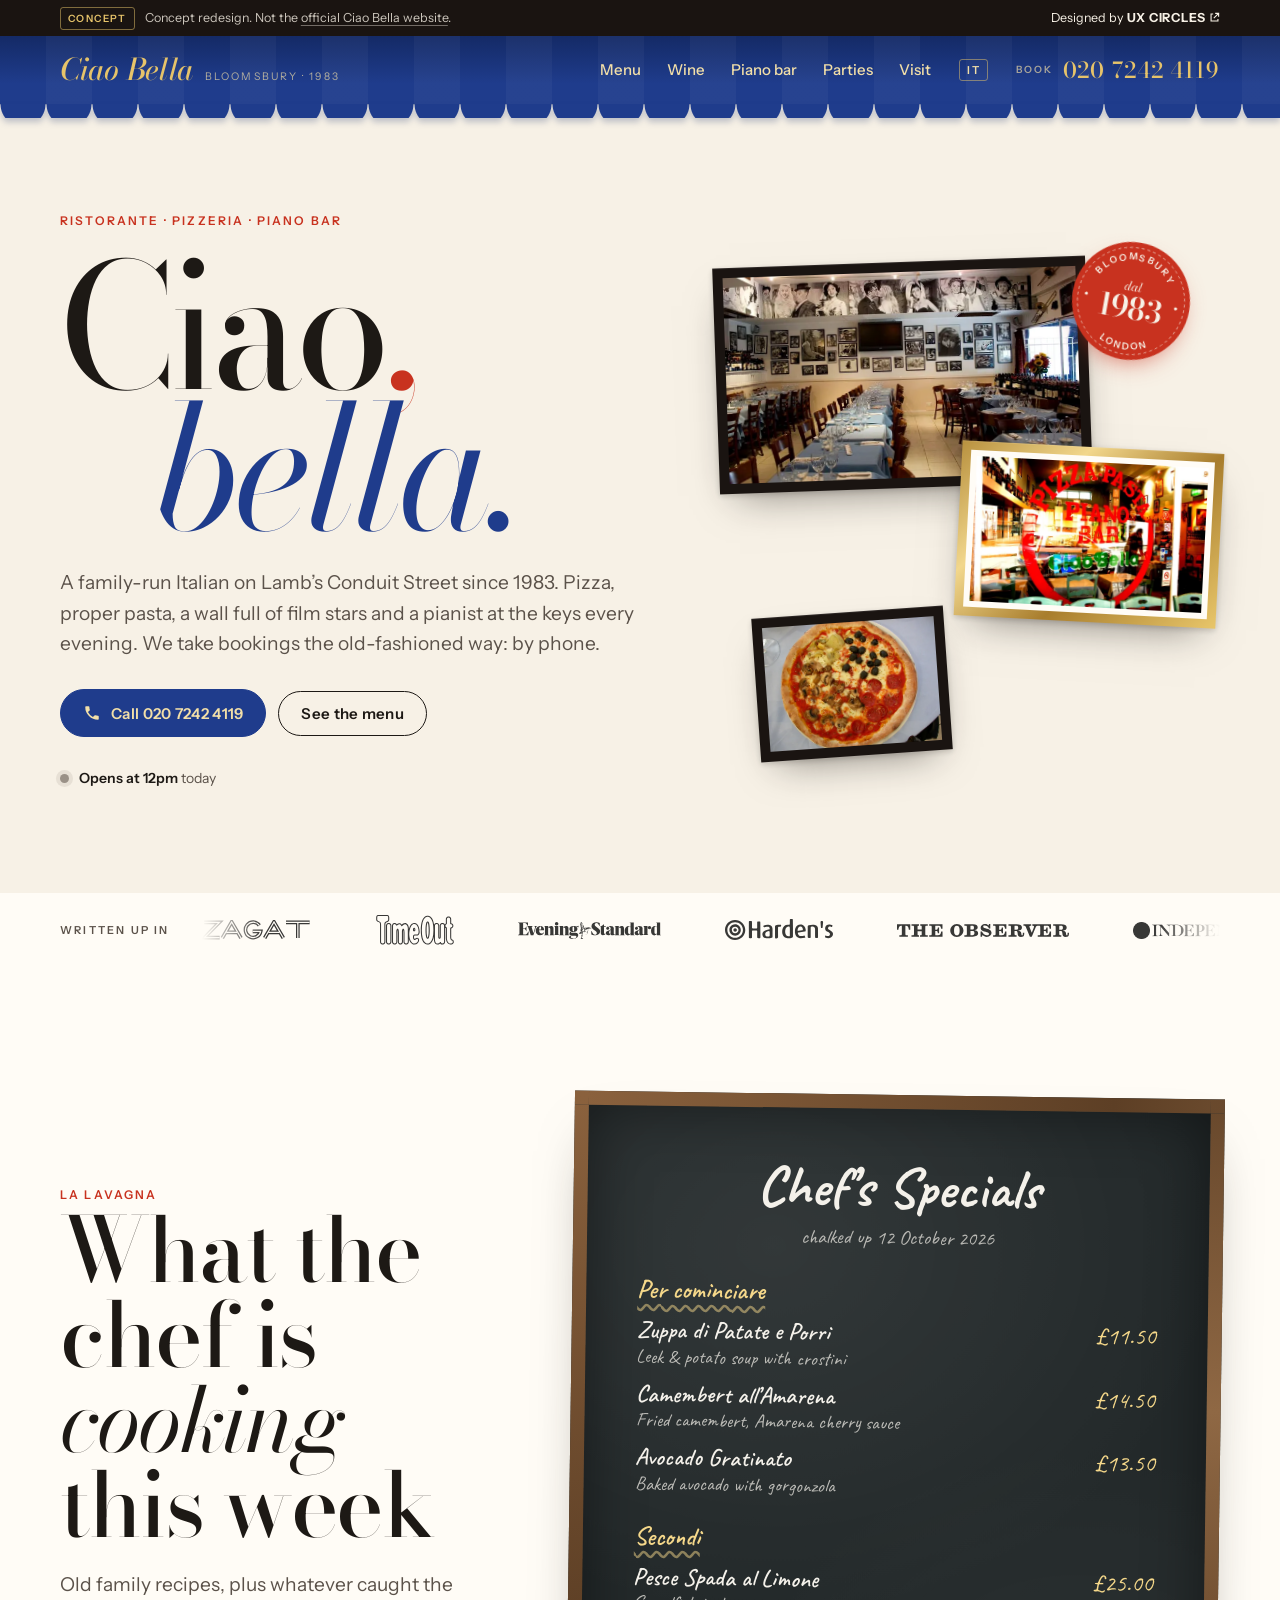
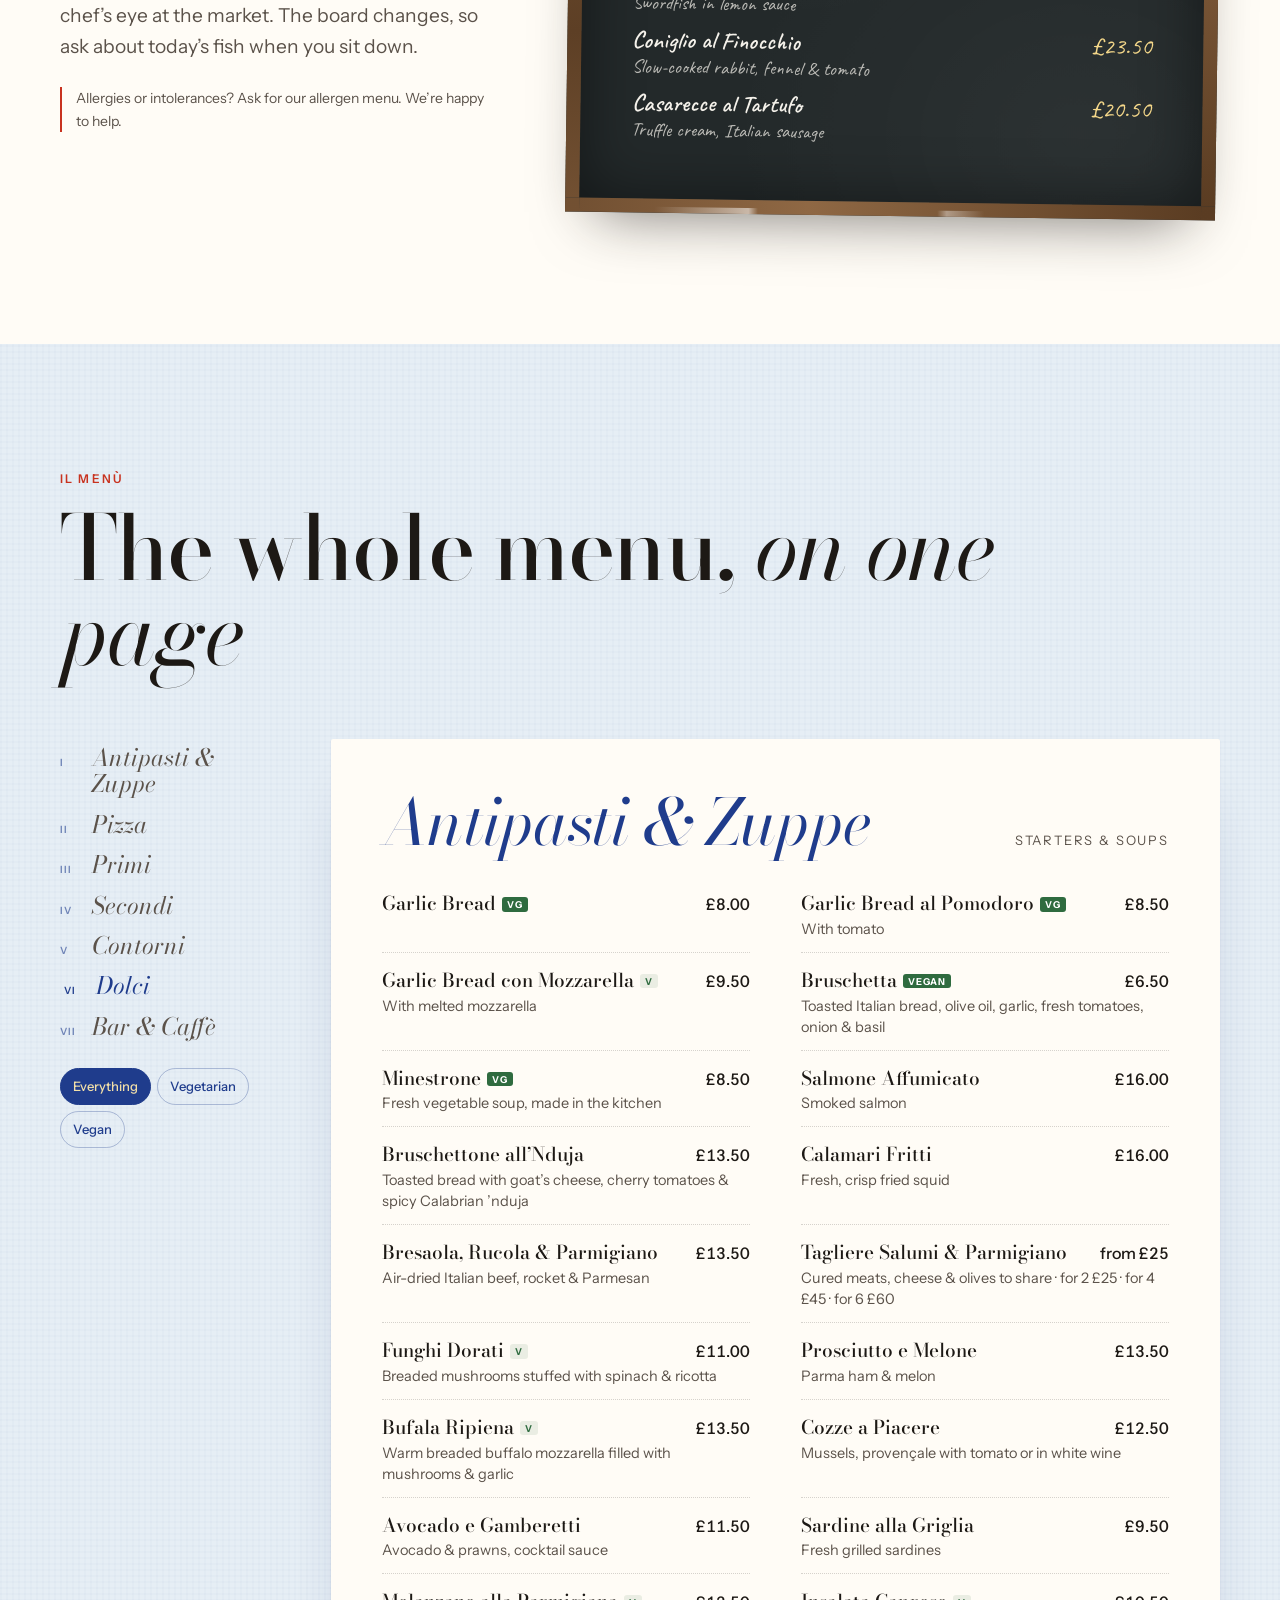
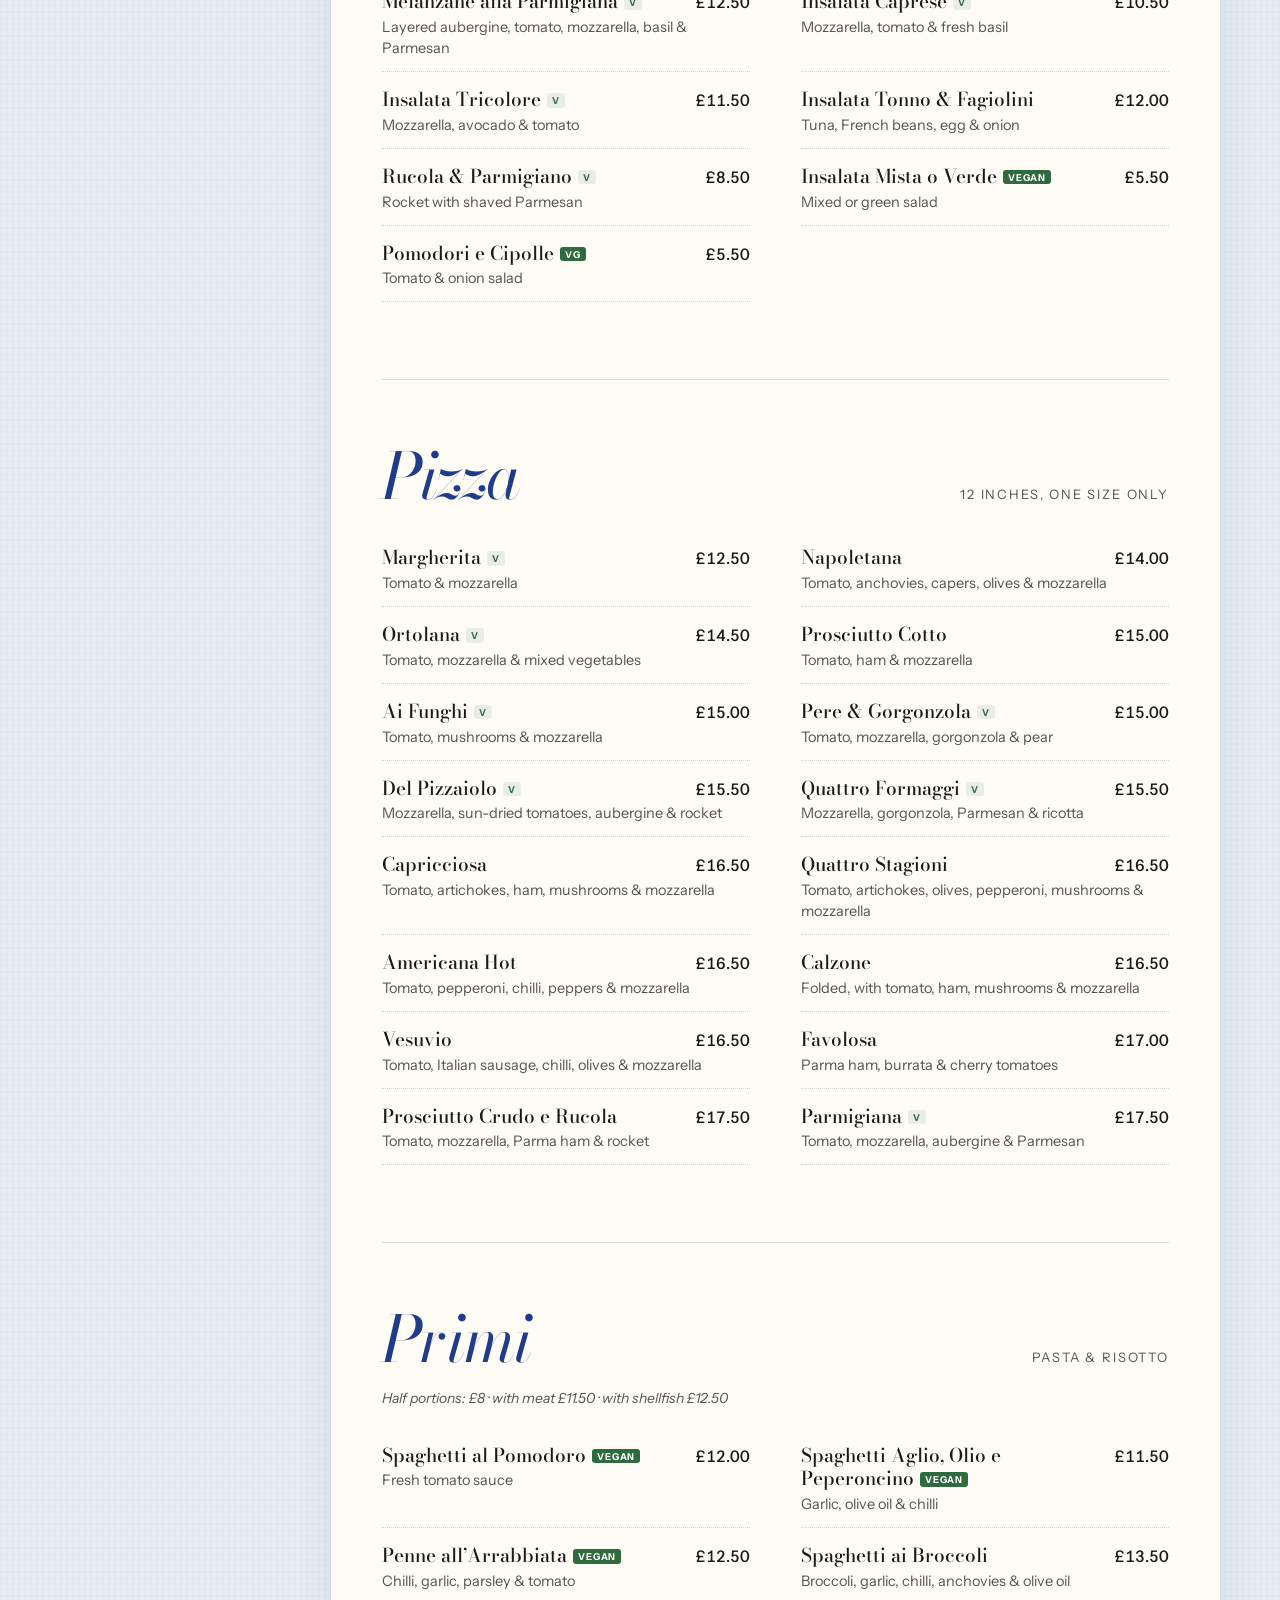
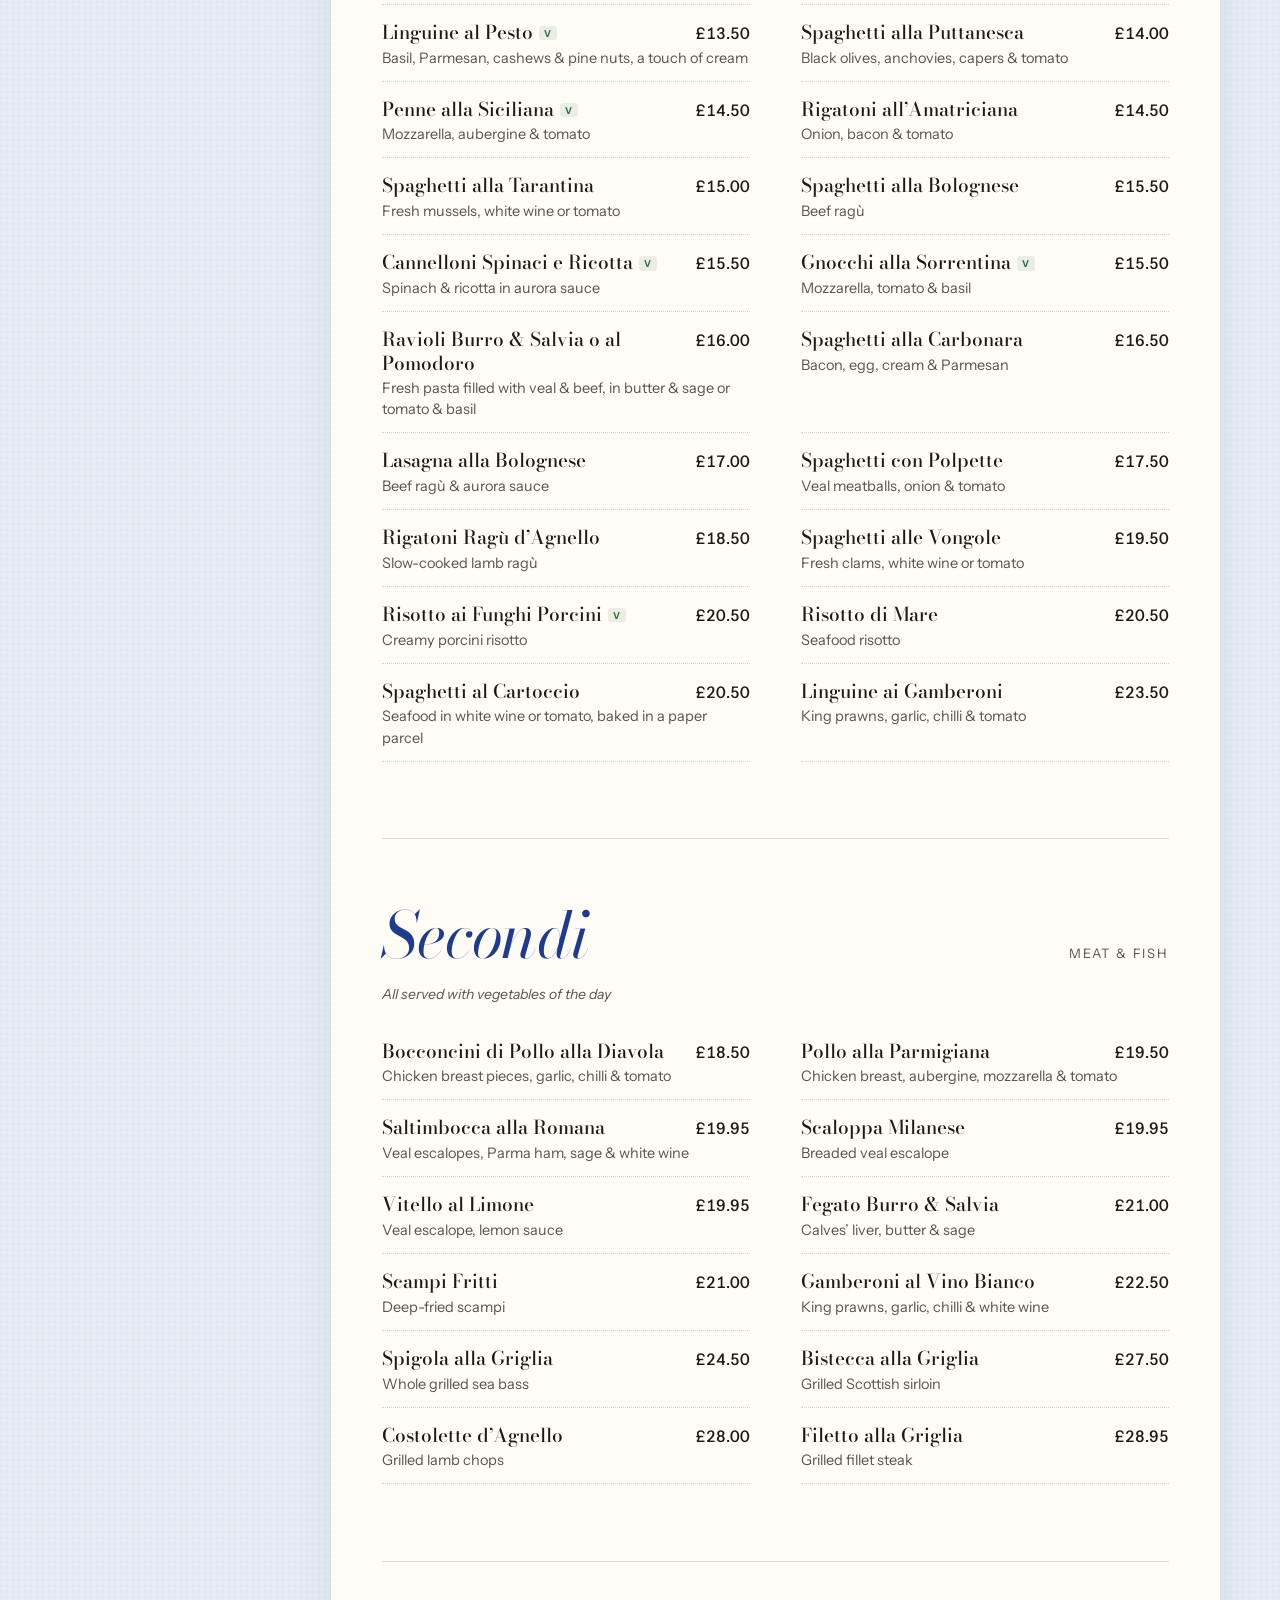
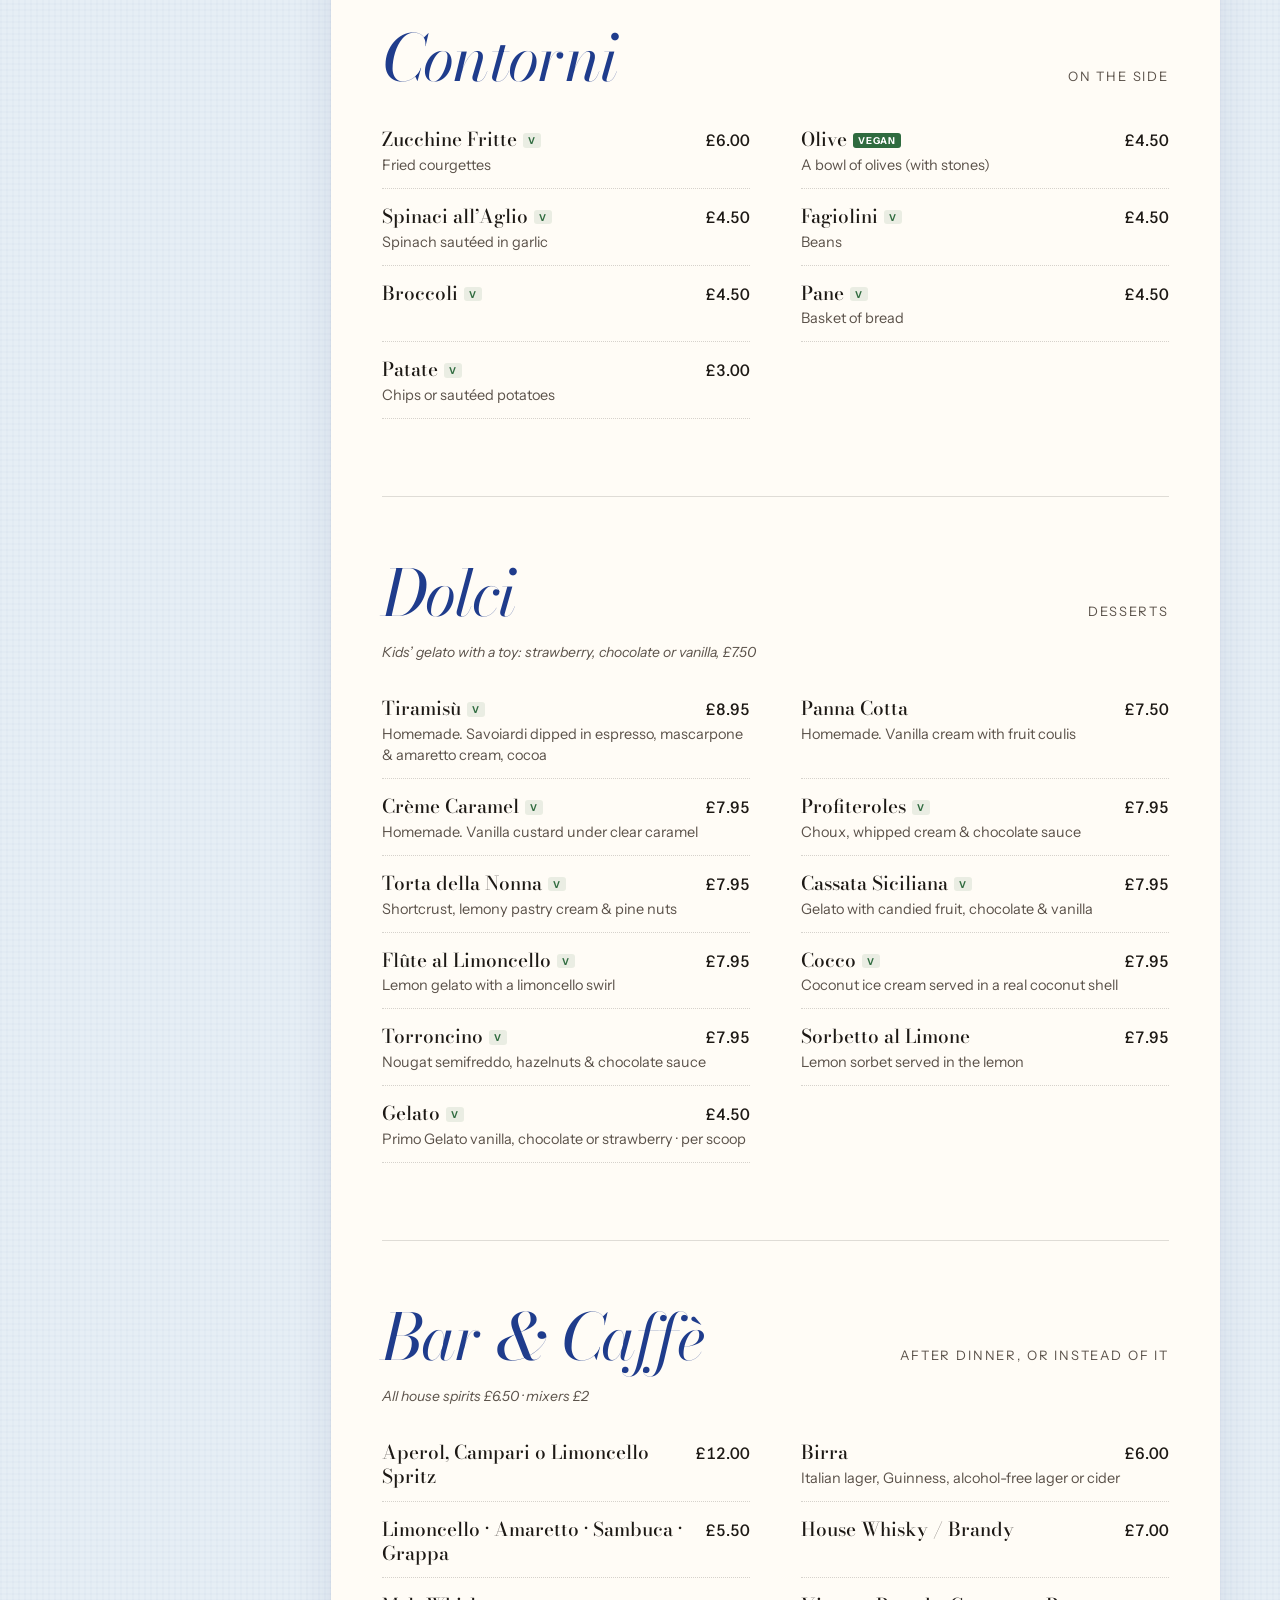
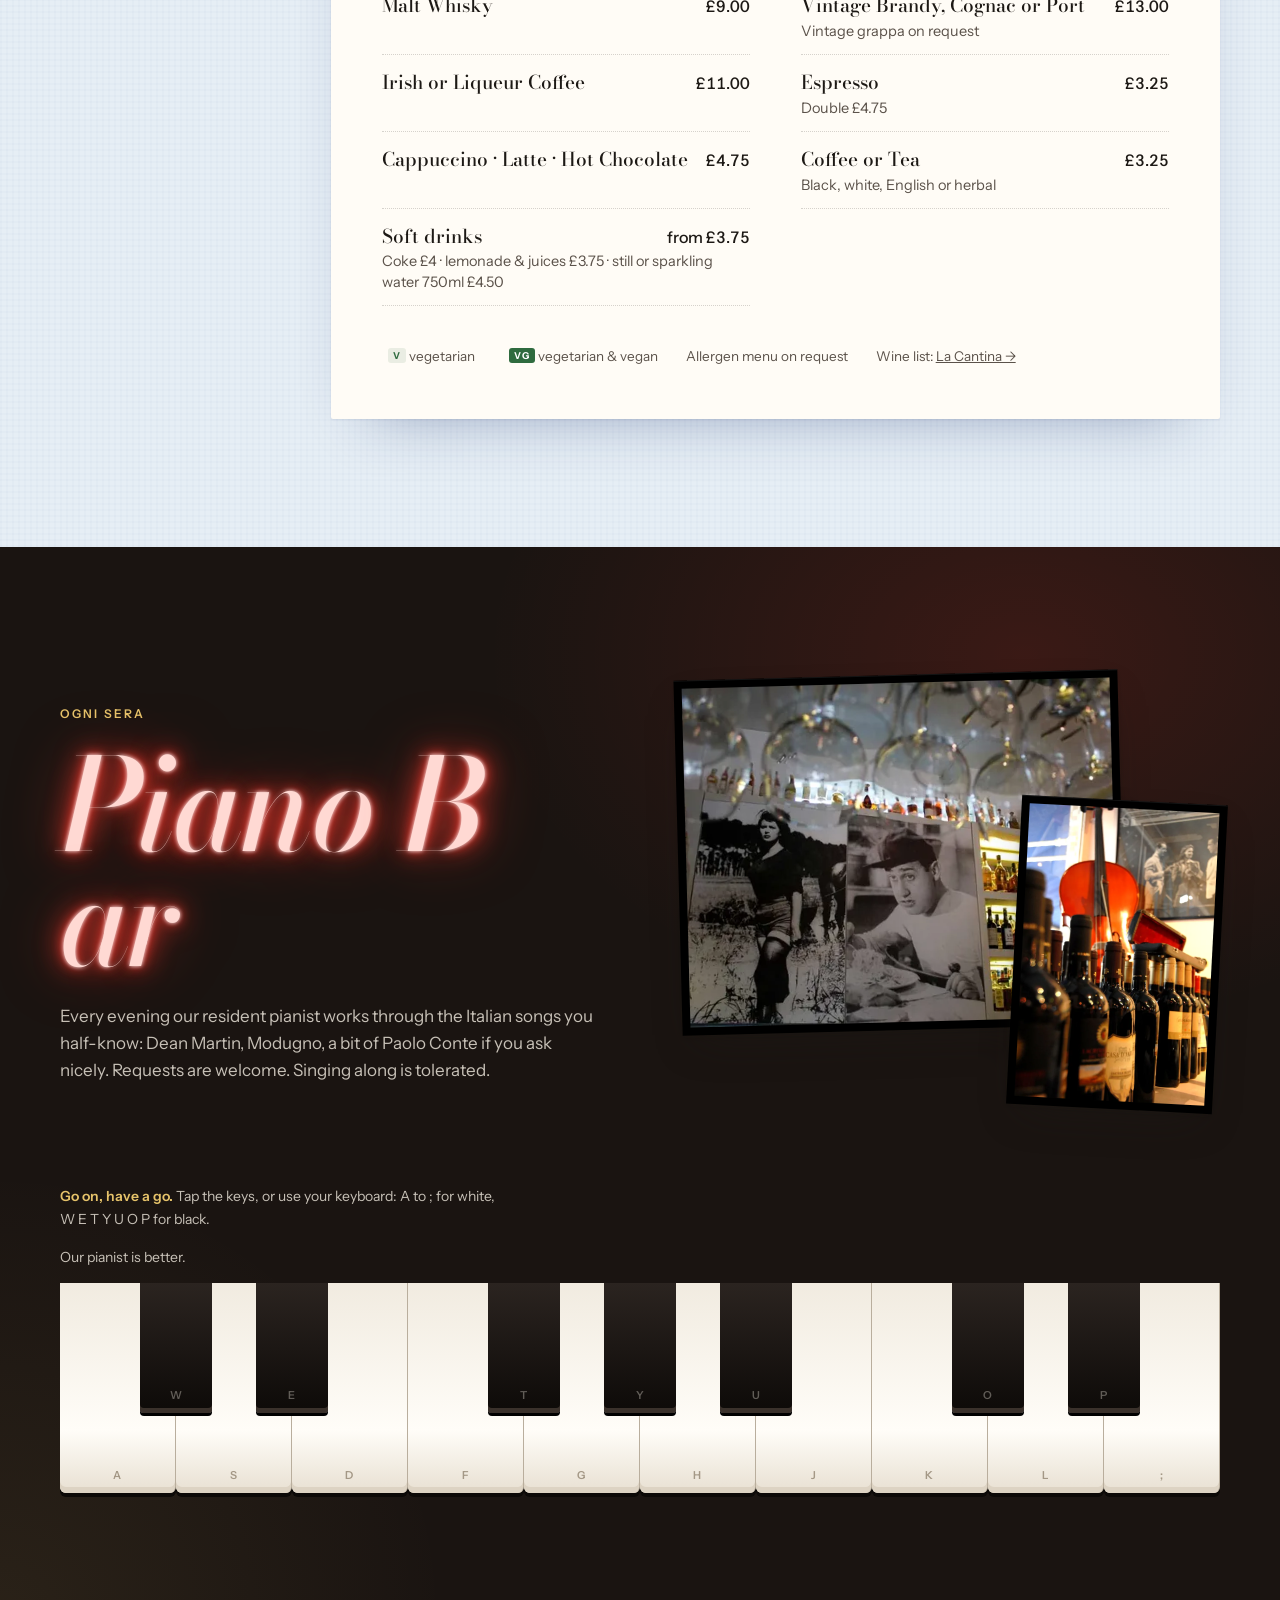
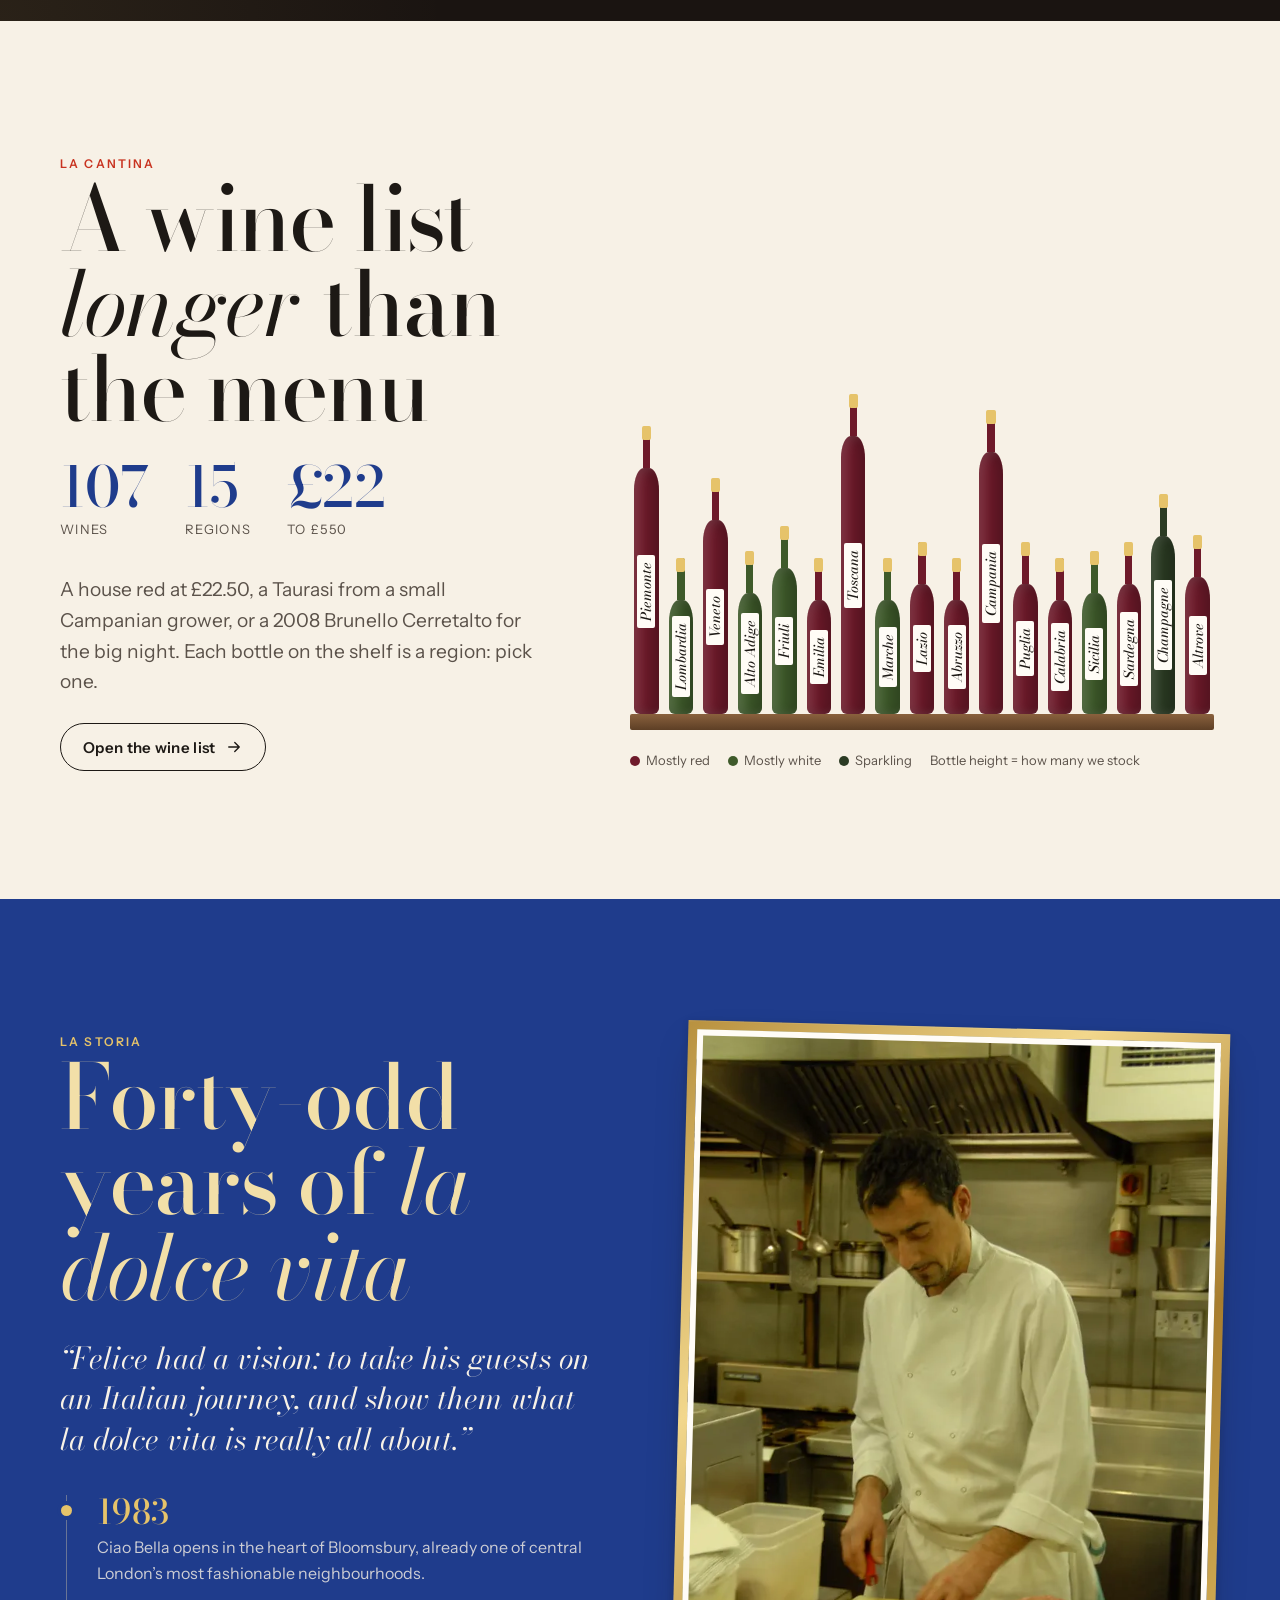
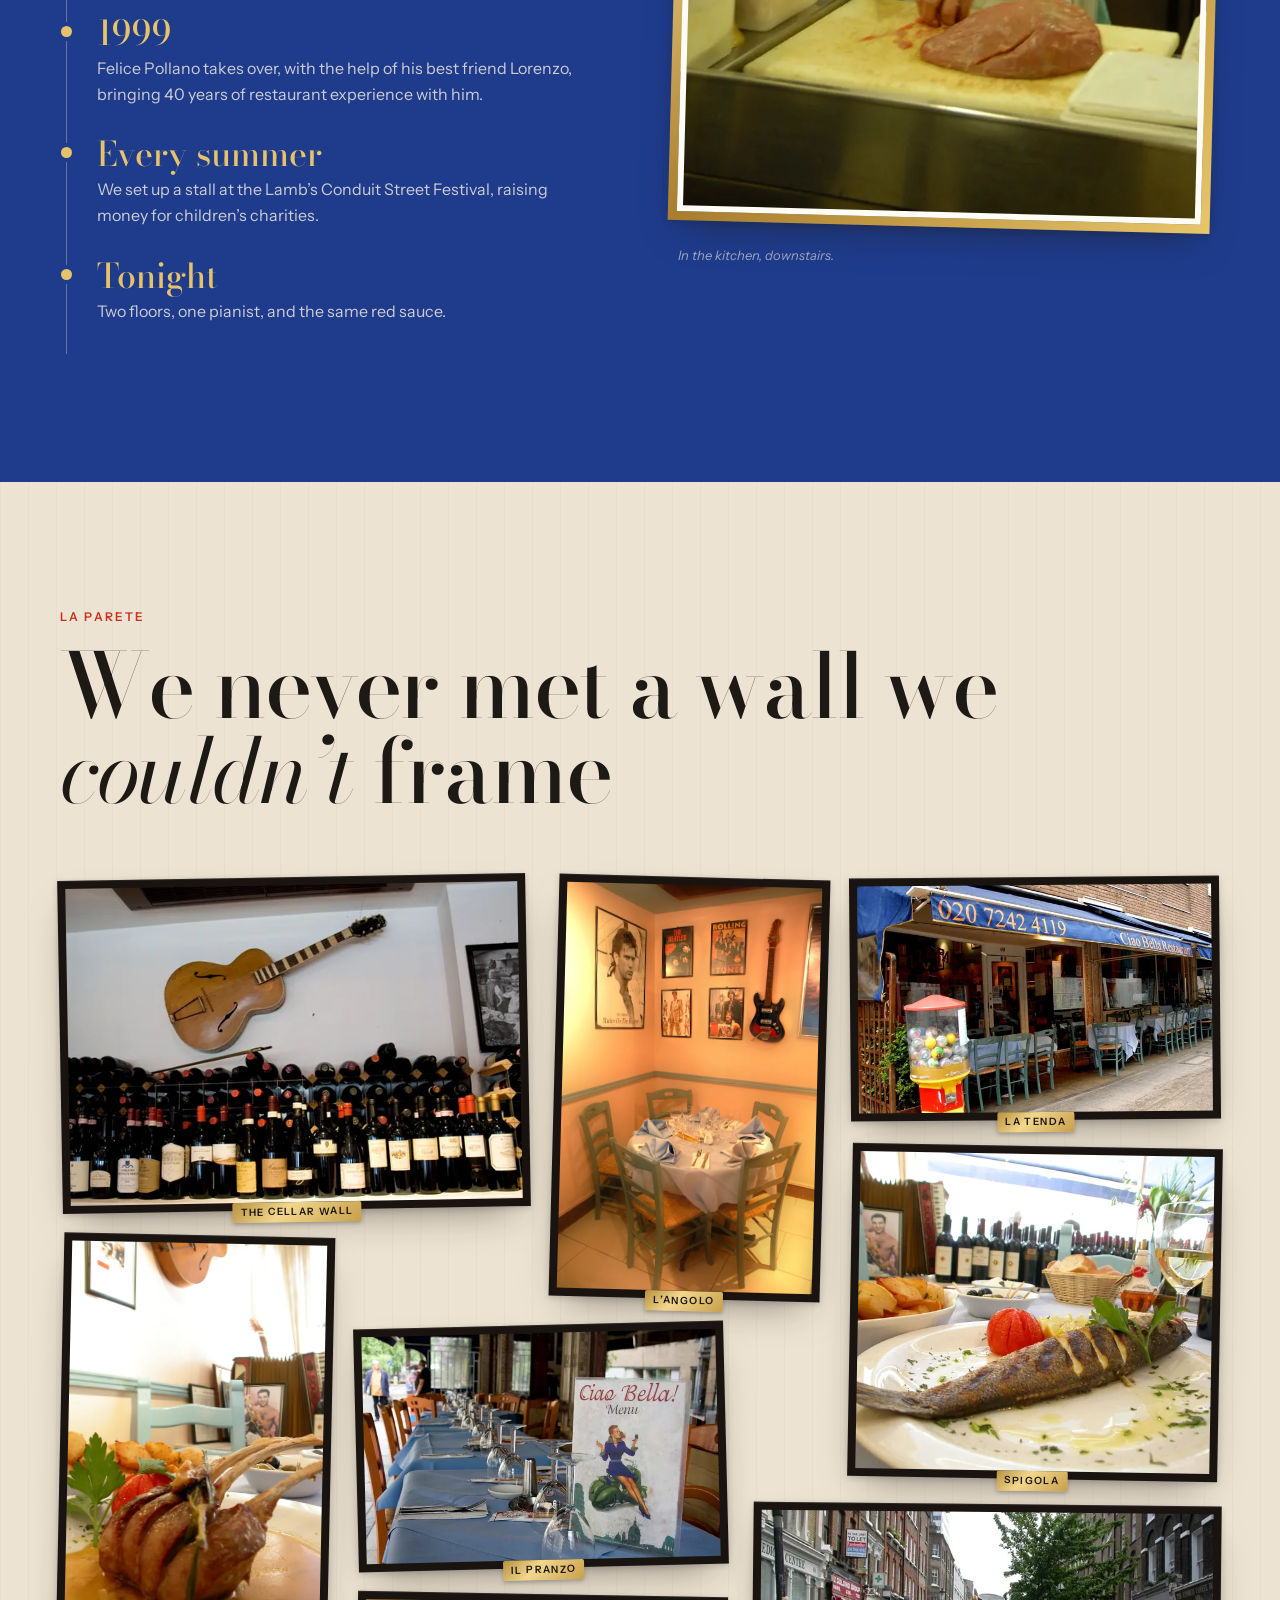
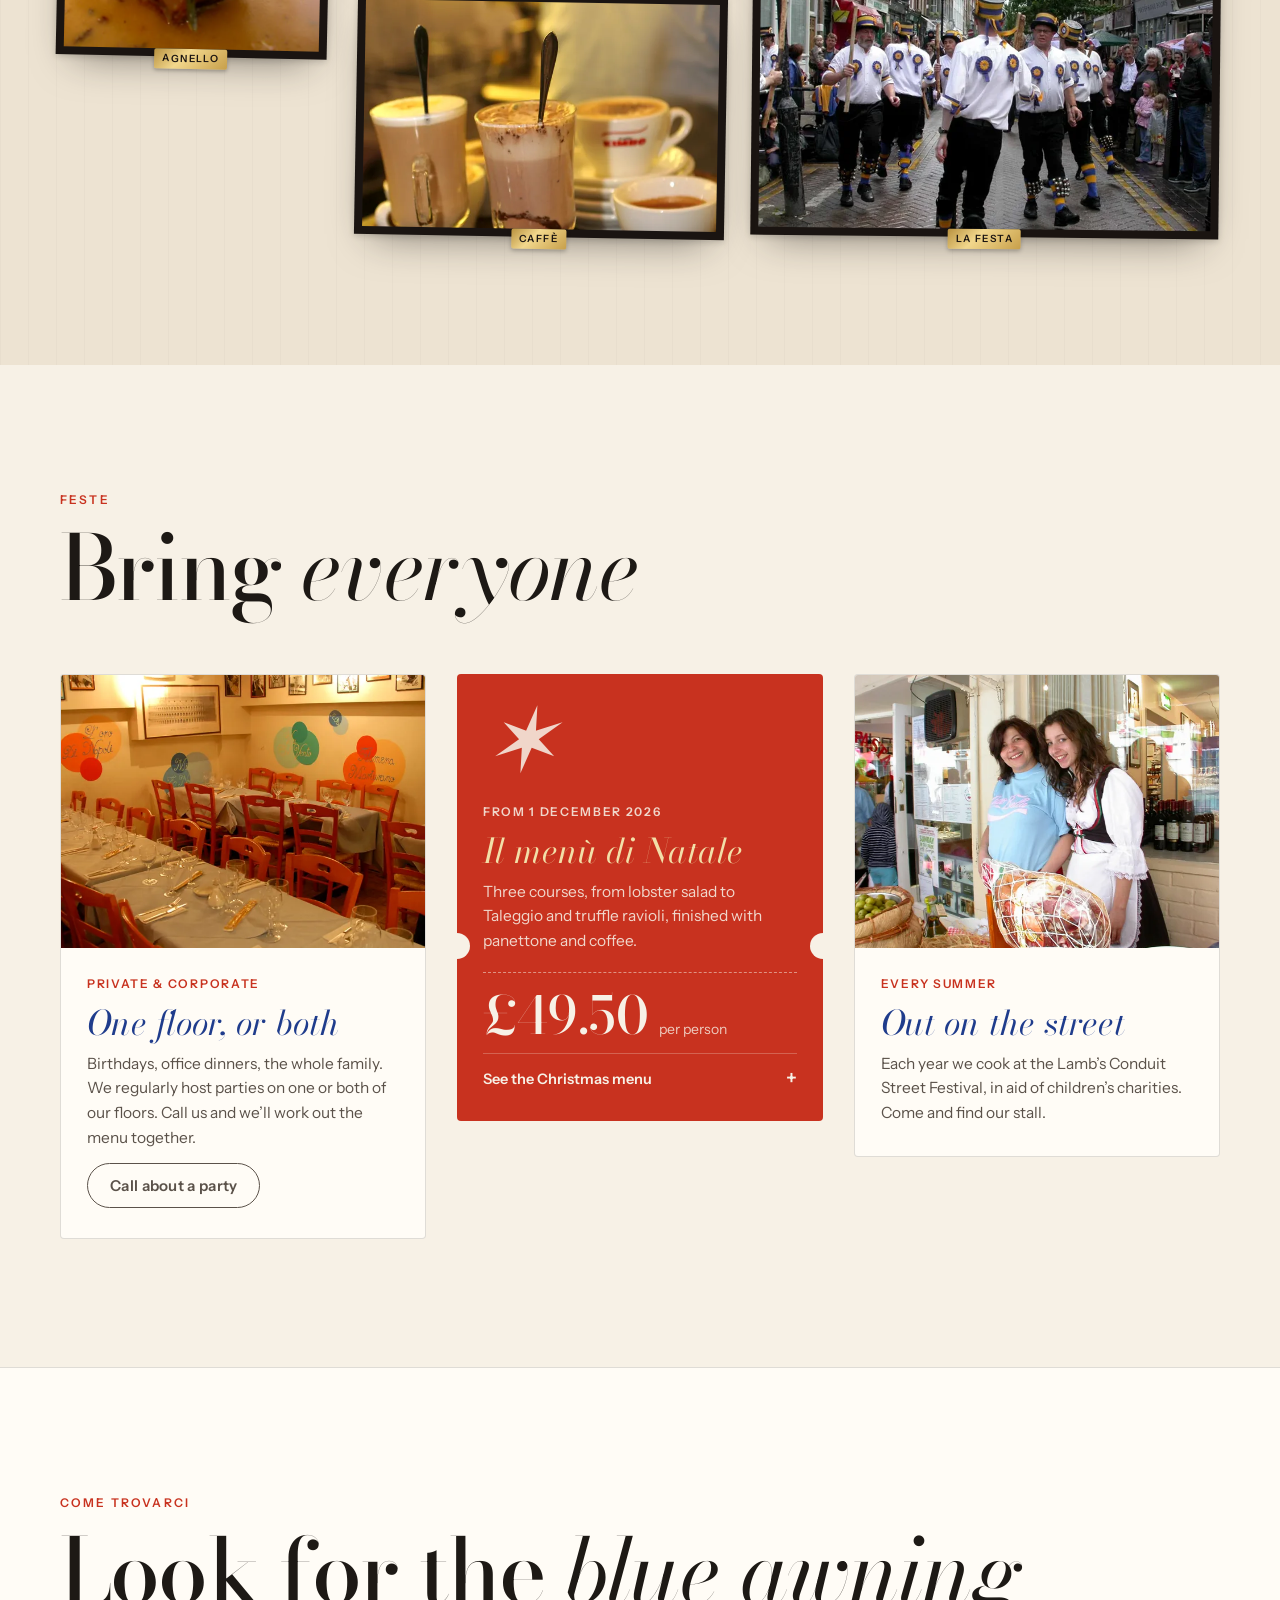
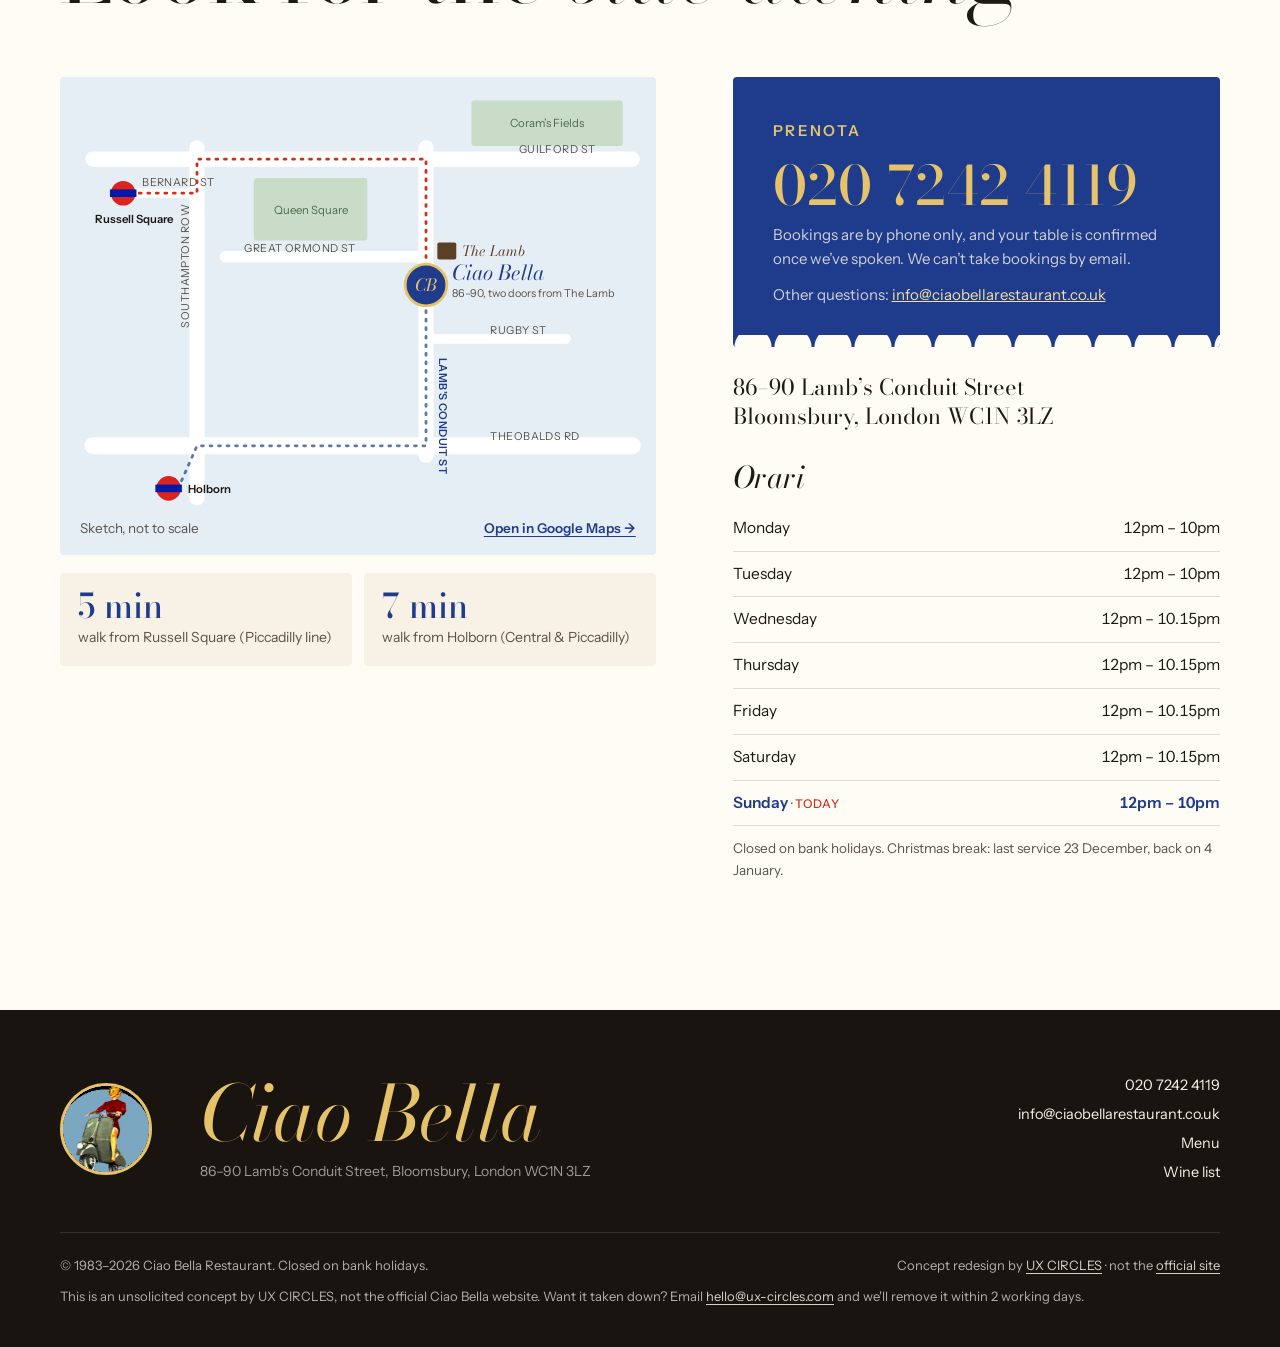
==== index.html @ 9a6fa309 "Let the concept bar scroll away like the other concept sites The sticky header now sits at minus the" ====
<!doctype html>
<html lang="en-GB" class="no-js">
<head>
  <meta charset="utf-8">
  <meta name="viewport" content="width=device-width, initial-scale=1, viewport-fit=cover">
  <title>Ciao Bella · Italian restaurant & piano bar on Lamb’s Conduit Street, since 1983</title>
  <meta name="description" content="Pizza, pasta and a resident pianist every evening. A family-run Italian in Bloomsbury since 1983, five minutes from Russell Square.">
  <meta name="robots" content="noindex, nofollow">
  <meta name="theme-color" content="#1F3C8C">
  <link rel="canonical" href="https://uxcircles.github.io/ciaobella/">
  <link rel="alternate" hreflang="en-GB" href="https://uxcircles.github.io/ciaobella/">
  <link rel="alternate" hreflang="it" href="https://uxcircles.github.io/ciaobella/it/">
  <link rel="icon" href="favicon.svg" type="image/svg+xml">
  <link rel="apple-touch-icon" href="apple-touch-icon.png">
  <link rel="preload" as="image" href="assets/img/room-stars-640.webp">
  <meta property="og:type" content="restaurant">
  <meta property="og:site_name" content="Ciao Bella">
  <meta property="og:locale" content="en_GB">
  <meta property="og:title" content="Ciao Bella · Italian restaurant & piano bar on Lamb’s Conduit Street, since 1983">
  <meta property="og:description" content="Pizza, pasta and a resident pianist every evening. A family-run Italian in Bloomsbury since 1983, five minutes from Russell Square.">
  <meta property="og:url" content="https://uxcircles.github.io/ciaobella/">
  <meta property="og:image" content="https://uxcircles.github.io/ciaobella/assets/img/og.jpg">
  <meta property="og:image:width" content="1200">
  <meta property="og:image:height" content="630">
  <meta name="twitter:card" content="summary_large_image">

  <link rel="preconnect" href="https://fonts.googleapis.com">
  <link rel="preconnect" href="https://fonts.gstatic.com" crossorigin>
  <link href="https://fonts.googleapis.com/css2?family=Bodoni+Moda:ital,opsz,wght@0,6..96,400..700;1,6..96,400..700&family=Instrument+Sans:wght@400..700&family=Caveat:wght@500..700&display=swap" rel="stylesheet">
  <link rel="stylesheet" href="styles.css?v=16">
<script type="application/ld+json">
  {
    "@context": "https://schema.org",
    "@type": "Restaurant",
    "name": "Ciao Bella",
    "servesCuisine": ["Italian", "Pizza"],
    "priceRange": "££",
    "telephone": "+44 20 7242 4119",
    "email": "info@ciaobellarestaurant.co.uk",
    "foundingDate": "1983",
    "url": "https://uxcircles.github.io/ciaobella/",
    "image": "https://uxcircles.github.io/ciaobella/assets/img/og.jpg",
    "menu": "https://uxcircles.github.io/ciaobella/#menu",
    "acceptsReservations": "True",
    "address": { "@type": "PostalAddress", "streetAddress": "86-90 Lamb's Conduit Street", "addressLocality": "London", "postalCode": "WC1N 3LZ", "addressCountry": "GB" },
    "openingHoursSpecification": [
      { "@type": "OpeningHoursSpecification", "dayOfWeek": ["Monday", "Tuesday", "Sunday"], "opens": "12:00", "closes": "22:00" },
      { "@type": "OpeningHoursSpecification", "dayOfWeek": ["Wednesday", "Thursday", "Friday", "Saturday"], "opens": "12:00", "closes": "22:15" }
    ]
  }
  </script>
</head>
<body>
<svg width="0" height="0" style="position:absolute" aria-hidden="true">
  <symbol id="i-ext" viewBox="0 0 16 16"><path d="M6 3H3v10h10v-3M9 2h5v5M14 2 7 9" fill="none" stroke="currentColor" stroke-width="1.6"/></symbol>
  <symbol id="i-phone" viewBox="0 0 24 24"><path d="M6.6 10.8a15.1 15.1 0 0 0 6.6 6.6l2.2-2.2c.3-.3.7-.4 1-.2 1.1.4 2.3.6 3.6.6.6 0 1 .4 1 1V20c0 .6-.4 1-1 1A17 17 0 0 1 3 4c0-.6.4-1 1-1h3.5c.6 0 1 .4 1 1 0 1.3.2 2.5.6 3.6.1.3 0 .7-.2 1l-2.3 2.2Z" fill="currentColor"/></symbol>
  <symbol id="i-menu" viewBox="0 0 24 24"><path d="M3 7h18M3 12h18M3 17h12" fill="none" stroke="currentColor" stroke-width="1.8" stroke-linecap="round"/></symbol>
  <symbol id="i-arrow" viewBox="0 0 24 24"><path d="M5 12h14M13 6l6 6-6 6" fill="none" stroke="currentColor" stroke-width="1.8" stroke-linecap="round" stroke-linejoin="round"/></symbol>
</svg>
<a class="sr-only" href="#main">Skip to content</a>
<header class="site-header">
  <div class="concept-bar" role="note">
    <div class="wrap concept-inner">
      <p><span class="concept-tag">Concept</span><span class="concept-long">Concept redesign. Not the <a href="https://ciaobellarestaurant.co.uk/" target="_blank" rel="noopener">official Ciao Bella website</a>.</span></p>
      <a href="https://ux-circles.com/web" target="_blank" rel="noopener"><span class="concept-by">Designed by </span><strong>UX CIRCLES</strong> <svg class="icon-ext" aria-hidden="true"><use href="#i-ext"/></svg></a>
    </div>
  </div>
  <div class="awning">
    <div class="wrap header-inner">
      <a class="brand" href="#top" aria-label="Ciao Bella, home">
        <span class="brand-word">Ciao Bella</span><span class="brand-since">Bloomsbury · 1983</span>
      </a>
      <nav class="nav" aria-label="Main" data-nav id="nav">
        <ul>
          <li><a href="#menu">Menu</a></li>
          <li><a href="cantina.html">Wine</a></li>
          <li><a href="#piano">Piano bar</a></li>
          <li><a href="#occasions">Parties</a></li>
          <li><a href="#visit">Visit</a></li>
        </ul>
      </nav>
      <a class="lang-switch" href="it/" hreflang="it" lang="it" aria-label="Versione italiana">IT</a>
      <a class="awning-phone" href="tel:+442072424119"><small>Book</small>020 7242 4119</a>
      <button class="nav-toggle" aria-expanded="false" aria-controls="nav" aria-label="Menu"><svg aria-hidden="true"><use href="#i-menu"/></svg></button>
    </div>
  </div>
</header>

<main id="main">

  <section class="hero" id="top" data-hero>
    <div class="wrap hero-grid">
      <div>
        <p class="kicker">Ristorante · Pizzeria · Piano bar</p>
        <h1 class="hero-title">Ciao<span class="comma">,</span> <em>bella.</em></h1>
        <p class="lede">A family-run Italian on Lamb’s Conduit Street since 1983. Pizza, proper pasta, a wall full of film stars and a pianist at the keys every evening. We take bookings the old-fashioned way: by phone.</p>
        <div class="hero-actions">
          <a class="btn btn-awning" href="tel:+442072424119"><svg aria-hidden="true"><use href="#i-phone"/></svg>Call 020 7242 4119</a>
          <a class="btn btn-ghost" href="#menu">See the menu</a>
        </div>
        <p class="status" data-status><span class="status-dot" aria-hidden="true"></span><span data-status-text>Open every day from 12pm</span></p>
      </div>
      <div class="hero-wall">
        <figure class="frame f1"><img src="assets/img/room-stars-640.webp" srcset="assets/img/room-stars-640.webp 640w, assets/img/room-stars-lg.webp 1000w" sizes="(max-width: 900px) 74vw, 36vw" width="1000" height="605" alt="The dining room, with black-and-white photos of Italian film stars covering the walls" fetchpriority="high"></figure>
        <figure class="frame gilt f2"><img src="assets/img/neon-640.webp" srcset="assets/img/neon-640.webp 640w, assets/img/neon-lg.webp 1000w" sizes="(max-width: 900px) 52vw, 26vw" width="1000" height="669" alt="The front window with its red neon sign: Pizza Pasta Piano Bar" loading="lazy" decoding="async"></figure>
        <figure class="frame f3"><img src="assets/img/pizza-640.webp" srcset="assets/img/pizza-640.webp 640w, assets/img/pizza-lg.webp 1000w" sizes="(max-width: 900px) 38vw, 18vw" width="1000" height="750" alt="A Quattro Stagioni pizza" loading="lazy" decoding="async"></figure>
        <figure class="stamp" aria-label="Since 1983, Bloomsbury, London">
          <svg viewBox="0 0 120 120" aria-hidden="true">
            <circle cx="60" cy="60" r="60" fill="#C8321F"/>
            <circle cx="60" cy="60" r="54.5" fill="none" stroke="rgba(247,241,230,.6)" stroke-width="1" stroke-dasharray="3 3"/>
            <path id="stamp-top" d="M18 60A42 42 0 0 1 102 60" fill="none"/>
            <path id="stamp-bottom" d="M10.5 60A49.5 49.5 0 0 0 109.5 60" fill="none"/>
            <text class="ring-text"><textPath href="#stamp-top" startOffset="50%" text-anchor="middle">BLOOMSBURY</textPath></text>
            <text class="ring-text"><textPath href="#stamp-bottom" startOffset="50%" text-anchor="middle">LONDON</textPath></text>
            <circle cx="14" cy="60" r="1.6" fill="#F7F1E6"/><circle cx="106" cy="60" r="1.6" fill="#F7F1E6"/>
            <text class="dal" x="60" y="50" text-anchor="middle">dal</text>
            <text class="year" x="60" y="78" text-anchor="middle">1983</text>
          </svg>
        </figure>
      </div>
    </div>
  </section>

  <aside class="clippings" aria-labelledby="clip-h">
    <div class="wrap">
      <h2 id="clip-h">Written up in</h2>
      <div class="marquee">
        <div class="marquee-track">
          <ul><li><img src="assets/press/zagat.svg" alt="Zagat" width="110" height="20" style="--h:20px"></li><li><img src="assets/press/time-out.svg" alt="Time Out" width="78" height="30" style="--h:30px"></li><li><img src="assets/press/evening-standard.svg" alt="Evening Standard" width="143" height="17" style="--h:17px"></li><li><img src="assets/press/hardens.svg" alt="Harden’s" width="109" height="22" style="--h:22px"></li><li><img src="assets/press/observer.svg" alt="The Observer" width="172" height="13" style="--h:13px"></li><li><img src="assets/press/independent.png" alt="The Independent" width="143" height="17" style="--h:17px"></li><li><img src="assets/press/business-traveller.svg" alt="Business Traveller" width="141" height="25" style="--h:25px"></li><li><img src="assets/press/olive.png" alt="olive" width="102" height="20" style="--h:20px"></li><li><img src="assets/press/irish-times.svg" alt="The Irish Times" width="173" height="14" style="--h:14px"></li></ul>
          <ul aria-hidden="true"><li><img src="assets/press/zagat.svg" alt="" width="110" height="20" style="--h:20px"></li><li><img src="assets/press/time-out.svg" alt="" width="78" height="30" style="--h:30px"></li><li><img src="assets/press/evening-standard.svg" alt="" width="143" height="17" style="--h:17px"></li><li><img src="assets/press/hardens.svg" alt="" width="109" height="22" style="--h:22px"></li><li><img src="assets/press/observer.svg" alt="" width="172" height="13" style="--h:13px"></li><li><img src="assets/press/independent.png" alt="" width="143" height="17" style="--h:17px"></li><li><img src="assets/press/business-traveller.svg" alt="" width="141" height="25" style="--h:25px"></li><li><img src="assets/press/olive.png" alt="" width="102" height="20" style="--h:20px"></li><li><img src="assets/press/irish-times.svg" alt="" width="173" height="14" style="--h:14px"></li></ul>
        </div>
      </div>
    </div>
  </aside>

  <section class="section specials" id="specials" aria-labelledby="specials-h">
    <div class="wrap specials-grid">
      <div class="specials-copy">
        <p class="kicker">La lavagna</p>
        <h2 class="h-display" id="specials-h">What the chef is <em>cooking</em> this week</h2>
        <p class="lede">Old family recipes, plus whatever caught the chef’s eye at the market. The board changes, so ask about today’s fish when you sit down.</p>
        <p class="note">Allergies or intolerances? Ask for our allergen menu. We’re happy to help.</p>
      </div>
      <div class="board" role="group" aria-label="Chef’s specials board">
        <h3>Chef’s Specials</h3>
        <p class="board-date">chalked up 12 October 2026</p>
        <h4>Per cominciare</h4><ul><li><b>Zuppa di Patate e Porri</b><i>£11.50</i><span>Leek &amp; potato soup with crostini</span></li><li><b>Camembert all’Amarena</b><i>£14.50</i><span>Fried camembert, Amarena cherry sauce</span></li><li><b>Avocado Gratinato</b><i>£13.50</i><span>Baked avocado with gorgonzola</span></li></ul><h4>Secondi</h4><ul><li><b>Pesce Spada al Limone</b><i>£25.00</i><span>Swordfish in lemon sauce</span></li><li><b>Coniglio al Finocchio</b><i>£23.50</i><span>Slow-cooked rabbit, fennel &amp; tomato</span></li><li><b>Casarecce al Tartufo</b><i>£20.50</i><span>Truffle cream, Italian sausage</span></li></ul>
      </div>
    </div>
  </section>

  <section class="section menu" id="menu" aria-labelledby="menu-h">
    <div class="wrap">
      <div class="section-head">
        <p class="kicker">Il menù</p>
        <h2 class="h-display" id="menu-h">The whole menu, <em>on one page</em></h2>
      </div>
      <div class="menu-layout">
        <nav class="menu-index" aria-label="Menu sections">
          <ol><li><a href="#antipasti">Antipasti &amp; Zuppe</a></li><li><a href="#pizza">Pizza</a></li><li><a href="#primi">Primi</a></li><li><a href="#secondi">Secondi</a></li><li><a href="#contorni">Contorni</a></li><li><a href="#dolci">Dolci</a></li><li><a href="#bar">Bar &amp; Caffè</a></li></ol>
          <div class="diet-filter" data-diet-filter role="group" aria-label="Filter by diet">
            <button type="button" data-diet="all" aria-pressed="true">Everything</button>
            <button type="button" data-diet="v" aria-pressed="false">Vegetarian</button>
            <button type="button" data-diet="vg" aria-pressed="false">Vegan</button>
          </div>
        </nav>
        <div class="menu-card">
          <section class="course" id="antipasti" aria-labelledby="antipasti-h">
          <div class="course-head"><h3 id="antipasti-h">Antipasti &amp; Zuppe</h3><p>Starters &amp; soups</p></div>
          <ul class="dishes"><li class="dish" data-diet="vg"><div class="dish-line"><h4>Garlic <span class="nowrap">Bread<abbr class="tag vg" title="Vegetarian, can be made vegan">VG</abbr></span></h4><span class="price">£8.00</span></div></li><li class="dish" data-diet="vg"><div class="dish-line"><h4>Garlic Bread al <span class="nowrap">Pomodoro<abbr class="tag vg" title="Vegetarian, can be made vegan">VG</abbr></span></h4><span class="price">£8.50</span></div><p>With tomato</p></li><li class="dish" data-diet="v"><div class="dish-line"><h4>Garlic Bread con <span class="nowrap">Mozzarella<abbr class="tag" title="Vegetarian">V</abbr></span></h4><span class="price">£9.50</span></div><p>With melted mozzarella</p></li><li class="dish" data-diet="vg+"><div class="dish-line"><h4><span class="nowrap">Bruschetta<abbr class="tag vg" title="Vegan">VEGAN</abbr></span></h4><span class="price">£6.50</span></div><p>Toasted Italian bread, olive oil, garlic, fresh tomatoes, onion &amp; basil</p></li><li class="dish" data-diet="vg"><div class="dish-line"><h4><span class="nowrap">Minestrone<abbr class="tag vg" title="Vegetarian, can be made vegan">VG</abbr></span></h4><span class="price">£8.50</span></div><p>Fresh vegetable soup, made in the kitchen</p></li><li class="dish" data-diet=""><div class="dish-line"><h4>Salmone Affumicato</h4><span class="price">£16.00</span></div><p>Smoked salmon</p></li><li class="dish" data-diet=""><div class="dish-line"><h4>Bruschettone all’Nduja</h4><span class="price">£13.50</span></div><p>Toasted bread with goat’s cheese, cherry tomatoes &amp; spicy Calabrian ’nduja</p></li><li class="dish" data-diet=""><div class="dish-line"><h4>Calamari Fritti</h4><span class="price">£16.00</span></div><p>Fresh, crisp fried squid</p></li><li class="dish" data-diet=""><div class="dish-line"><h4>Bresaola, Rucola &amp; Parmigiano</h4><span class="price">£13.50</span></div><p>Air-dried Italian beef, rocket &amp; Parmesan</p></li><li class="dish" data-diet=""><div class="dish-line"><h4>Tagliere Salumi &amp; Parmigiano</h4><span class="price">from £25</span></div><p>Cured meats, cheese &amp; olives to share · for 2 £25 · for 4 £45 · for 6 £60</p></li><li class="dish" data-diet="v"><div class="dish-line"><h4>Funghi <span class="nowrap">Dorati<abbr class="tag" title="Vegetarian">V</abbr></span></h4><span class="price">£11.00</span></div><p>Breaded mushrooms stuffed with spinach &amp; ricotta</p></li><li class="dish" data-diet=""><div class="dish-line"><h4>Prosciutto e Melone</h4><span class="price">£13.50</span></div><p>Parma ham &amp; melon</p></li><li class="dish" data-diet="v"><div class="dish-line"><h4>Bufala <span class="nowrap">Ripiena<abbr class="tag" title="Vegetarian">V</abbr></span></h4><span class="price">£13.50</span></div><p>Warm breaded buffalo mozzarella filled with mushrooms &amp; garlic</p></li><li class="dish" data-diet=""><div class="dish-line"><h4>Cozze a Piacere</h4><span class="price">£12.50</span></div><p>Mussels, provençale with tomato or in white wine</p></li><li class="dish" data-diet=""><div class="dish-line"><h4>Avocado e Gamberetti</h4><span class="price">£11.50</span></div><p>Avocado &amp; prawns, cocktail sauce</p></li><li class="dish" data-diet=""><div class="dish-line"><h4>Sardine alla Griglia</h4><span class="price">£9.50</span></div><p>Fresh grilled sardines</p></li><li class="dish" data-diet="v"><div class="dish-line"><h4>Melanzane alla <span class="nowrap">Parmigiana<abbr class="tag" title="Vegetarian">V</abbr></span></h4><span class="price">£12.50</span></div><p>Layered aubergine, tomato, mozzarella, basil &amp; Parmesan</p></li><li class="dish" data-diet="v"><div class="dish-line"><h4>Insalata <span class="nowrap">Caprese<abbr class="tag" title="Vegetarian">V</abbr></span></h4><span class="price">£10.50</span></div><p>Mozzarella, tomato &amp; fresh basil</p></li><li class="dish" data-diet="v"><div class="dish-line"><h4>Insalata <span class="nowrap">Tricolore<abbr class="tag" title="Vegetarian">V</abbr></span></h4><span class="price">£11.50</span></div><p>Mozzarella, avocado &amp; tomato</p></li><li class="dish" data-diet=""><div class="dish-line"><h4>Insalata Tonno &amp; Fagiolini</h4><span class="price">£12.00</span></div><p>Tuna, French beans, egg &amp; onion</p></li><li class="dish" data-diet="v"><div class="dish-line"><h4>Rucola &amp; <span class="nowrap">Parmigiano<abbr class="tag" title="Vegetarian">V</abbr></span></h4><span class="price">£8.50</span></div><p>Rocket with shaved Parmesan</p></li><li class="dish" data-diet="vg+"><div class="dish-line"><h4>Insalata Mista o <span class="nowrap">Verde<abbr class="tag vg" title="Vegan">VEGAN</abbr></span></h4><span class="price">£5.50</span></div><p>Mixed or green salad</p></li><li class="dish" data-diet="vg"><div class="dish-line"><h4>Pomodori e <span class="nowrap">Cipolle<abbr class="tag vg" title="Vegetarian, can be made vegan">VG</abbr></span></h4><span class="price">£5.50</span></div><p>Tomato &amp; onion salad</p></li></ul>
          <p class="menu-empty">Nothing here for that diet. Ask us, the kitchen can often adapt.</p>
        </section>
<section class="course" id="pizza" aria-labelledby="pizza-h">
          <div class="course-head"><h3 id="pizza-h">Pizza</h3><p>12 inches, one size only</p></div>
          <ul class="dishes"><li class="dish" data-diet="v"><div class="dish-line"><h4><span class="nowrap">Margherita<abbr class="tag" title="Vegetarian">V</abbr></span></h4><span class="price">£12.50</span></div><p>Tomato &amp; mozzarella</p></li><li class="dish" data-diet=""><div class="dish-line"><h4>Napoletana</h4><span class="price">£14.00</span></div><p>Tomato, anchovies, capers, olives &amp; mozzarella</p></li><li class="dish" data-diet="v"><div class="dish-line"><h4><span class="nowrap">Ortolana<abbr class="tag" title="Vegetarian">V</abbr></span></h4><span class="price">£14.50</span></div><p>Tomato, mozzarella &amp; mixed vegetables</p></li><li class="dish" data-diet=""><div class="dish-line"><h4>Prosciutto Cotto</h4><span class="price">£15.00</span></div><p>Tomato, ham &amp; mozzarella</p></li><li class="dish" data-diet="v"><div class="dish-line"><h4>Ai <span class="nowrap">Funghi<abbr class="tag" title="Vegetarian">V</abbr></span></h4><span class="price">£15.00</span></div><p>Tomato, mushrooms &amp; mozzarella</p></li><li class="dish" data-diet="v"><div class="dish-line"><h4>Pere &amp; <span class="nowrap">Gorgonzola<abbr class="tag" title="Vegetarian">V</abbr></span></h4><span class="price">£15.00</span></div><p>Tomato, mozzarella, gorgonzola &amp; pear</p></li><li class="dish" data-diet="v"><div class="dish-line"><h4>Del <span class="nowrap">Pizzaiolo<abbr class="tag" title="Vegetarian">V</abbr></span></h4><span class="price">£15.50</span></div><p>Mozzarella, sun-dried tomatoes, aubergine &amp; rocket</p></li><li class="dish" data-diet="v"><div class="dish-line"><h4>Quattro <span class="nowrap">Formaggi<abbr class="tag" title="Vegetarian">V</abbr></span></h4><span class="price">£15.50</span></div><p>Mozzarella, gorgonzola, Parmesan &amp; ricotta</p></li><li class="dish" data-diet=""><div class="dish-line"><h4>Capricciosa</h4><span class="price">£16.50</span></div><p>Tomato, artichokes, ham, mushrooms &amp; mozzarella</p></li><li class="dish" data-diet=""><div class="dish-line"><h4>Quattro Stagioni</h4><span class="price">£16.50</span></div><p>Tomato, artichokes, olives, pepperoni, mushrooms &amp; mozzarella</p></li><li class="dish" data-diet=""><div class="dish-line"><h4>Americana Hot</h4><span class="price">£16.50</span></div><p>Tomato, pepperoni, chilli, peppers &amp; mozzarella</p></li><li class="dish" data-diet=""><div class="dish-line"><h4>Calzone</h4><span class="price">£16.50</span></div><p>Folded, with tomato, ham, mushrooms &amp; mozzarella</p></li><li class="dish" data-diet=""><div class="dish-line"><h4>Vesuvio</h4><span class="price">£16.50</span></div><p>Tomato, Italian sausage, chilli, olives &amp; mozzarella</p></li><li class="dish" data-diet=""><div class="dish-line"><h4>Favolosa</h4><span class="price">£17.00</span></div><p>Parma ham, burrata &amp; cherry tomatoes</p></li><li class="dish" data-diet=""><div class="dish-line"><h4>Prosciutto Crudo e Rucola</h4><span class="price">£17.50</span></div><p>Tomato, mozzarella, Parma ham &amp; rocket</p></li><li class="dish" data-diet="v"><div class="dish-line"><h4><span class="nowrap">Parmigiana<abbr class="tag" title="Vegetarian">V</abbr></span></h4><span class="price">£17.50</span></div><p>Tomato, mozzarella, aubergine &amp; Parmesan</p></li></ul>
          <p class="menu-empty">Nothing here for that diet. Ask us, the kitchen can often adapt.</p>
        </section>
<section class="course" id="primi" aria-labelledby="primi-h">
          <div class="course-head"><h3 id="primi-h">Primi</h3><p>Pasta &amp; risotto</p></div><p class="course-note">Half portions: £8 · with meat £11.50 · with shellfish £12.50</p>
          <ul class="dishes"><li class="dish" data-diet="vg+"><div class="dish-line"><h4>Spaghetti al <span class="nowrap">Pomodoro<abbr class="tag vg" title="Vegan">VEGAN</abbr></span></h4><span class="price">£12.00</span></div><p>Fresh tomato sauce</p></li><li class="dish" data-diet="vg+"><div class="dish-line"><h4>Spaghetti Aglio, Olio e <span class="nowrap">Peperoncino<abbr class="tag vg" title="Vegan">VEGAN</abbr></span></h4><span class="price">£11.50</span></div><p>Garlic, olive oil &amp; chilli</p></li><li class="dish" data-diet="vg+"><div class="dish-line"><h4>Penne <span class="nowrap">all’Arrabbiata<abbr class="tag vg" title="Vegan">VEGAN</abbr></span></h4><span class="price">£12.50</span></div><p>Chilli, garlic, parsley &amp; tomato</p></li><li class="dish" data-diet=""><div class="dish-line"><h4>Spaghetti ai Broccoli</h4><span class="price">£13.50</span></div><p>Broccoli, garlic, chilli, anchovies &amp; olive oil</p></li><li class="dish" data-diet="v"><div class="dish-line"><h4>Linguine al <span class="nowrap">Pesto<abbr class="tag" title="Vegetarian">V</abbr></span></h4><span class="price">£13.50</span></div><p>Basil, Parmesan, cashews &amp; pine nuts, a touch of cream</p></li><li class="dish" data-diet=""><div class="dish-line"><h4>Spaghetti alla Puttanesca</h4><span class="price">£14.00</span></div><p>Black olives, anchovies, capers &amp; tomato</p></li><li class="dish" data-diet="v"><div class="dish-line"><h4>Penne alla <span class="nowrap">Siciliana<abbr class="tag" title="Vegetarian">V</abbr></span></h4><span class="price">£14.50</span></div><p>Mozzarella, aubergine &amp; tomato</p></li><li class="dish" data-diet=""><div class="dish-line"><h4>Rigatoni all’Amatriciana</h4><span class="price">£14.50</span></div><p>Onion, bacon &amp; tomato</p></li><li class="dish" data-diet=""><div class="dish-line"><h4>Spaghetti alla Tarantina</h4><span class="price">£15.00</span></div><p>Fresh mussels, white wine or tomato</p></li><li class="dish" data-diet=""><div class="dish-line"><h4>Spaghetti alla Bolognese</h4><span class="price">£15.50</span></div><p>Beef ragù</p></li><li class="dish" data-diet="v"><div class="dish-line"><h4>Cannelloni Spinaci e <span class="nowrap">Ricotta<abbr class="tag" title="Vegetarian">V</abbr></span></h4><span class="price">£15.50</span></div><p>Spinach &amp; ricotta in aurora sauce</p></li><li class="dish" data-diet="v"><div class="dish-line"><h4>Gnocchi alla <span class="nowrap">Sorrentina<abbr class="tag" title="Vegetarian">V</abbr></span></h4><span class="price">£15.50</span></div><p>Mozzarella, tomato &amp; basil</p></li><li class="dish" data-diet=""><div class="dish-line"><h4>Ravioli Burro &amp; Salvia o al Pomodoro</h4><span class="price">£16.00</span></div><p>Fresh pasta filled with veal &amp; beef, in butter &amp; sage or tomato &amp; basil</p></li><li class="dish" data-diet=""><div class="dish-line"><h4>Spaghetti alla Carbonara</h4><span class="price">£16.50</span></div><p>Bacon, egg, cream &amp; Parmesan</p></li><li class="dish" data-diet=""><div class="dish-line"><h4>Lasagna alla Bolognese</h4><span class="price">£17.00</span></div><p>Beef ragù &amp; aurora sauce</p></li><li class="dish" data-diet=""><div class="dish-line"><h4>Spaghetti con Polpette</h4><span class="price">£17.50</span></div><p>Veal meatballs, onion &amp; tomato</p></li><li class="dish" data-diet=""><div class="dish-line"><h4>Rigatoni Ragù d’Agnello</h4><span class="price">£18.50</span></div><p>Slow-cooked lamb ragù</p></li><li class="dish" data-diet=""><div class="dish-line"><h4>Spaghetti alle Vongole</h4><span class="price">£19.50</span></div><p>Fresh clams, white wine or tomato</p></li><li class="dish" data-diet="v"><div class="dish-line"><h4>Risotto ai Funghi <span class="nowrap">Porcini<abbr class="tag" title="Vegetarian">V</abbr></span></h4><span class="price">£20.50</span></div><p>Creamy porcini risotto</p></li><li class="dish" data-diet=""><div class="dish-line"><h4>Risotto di Mare</h4><span class="price">£20.50</span></div><p>Seafood risotto</p></li><li class="dish" data-diet=""><div class="dish-line"><h4>Spaghetti al Cartoccio</h4><span class="price">£20.50</span></div><p>Seafood in white wine or tomato, baked in a paper parcel</p></li><li class="dish" data-diet=""><div class="dish-line"><h4>Linguine ai Gamberoni</h4><span class="price">£23.50</span></div><p>King prawns, garlic, chilli &amp; tomato</p></li></ul>
          <p class="menu-empty">Nothing here for that diet. Ask us, the kitchen can often adapt.</p>
        </section>
<section class="course" id="secondi" aria-labelledby="secondi-h">
          <div class="course-head"><h3 id="secondi-h">Secondi</h3><p>Meat &amp; fish</p></div><p class="course-note">All served with vegetables of the day</p>
          <ul class="dishes"><li class="dish" data-diet=""><div class="dish-line"><h4>Bocconcini di Pollo alla Diavola</h4><span class="price">£18.50</span></div><p>Chicken breast pieces, garlic, chilli &amp; tomato</p></li><li class="dish" data-diet=""><div class="dish-line"><h4>Pollo alla Parmigiana</h4><span class="price">£19.50</span></div><p>Chicken breast, aubergine, mozzarella &amp; tomato</p></li><li class="dish" data-diet=""><div class="dish-line"><h4>Saltimbocca alla Romana</h4><span class="price">£19.95</span></div><p>Veal escalopes, Parma ham, sage &amp; white wine</p></li><li class="dish" data-diet=""><div class="dish-line"><h4>Scaloppa Milanese</h4><span class="price">£19.95</span></div><p>Breaded veal escalope</p></li><li class="dish" data-diet=""><div class="dish-line"><h4>Vitello al Limone</h4><span class="price">£19.95</span></div><p>Veal escalope, lemon sauce</p></li><li class="dish" data-diet=""><div class="dish-line"><h4>Fegato Burro &amp; Salvia</h4><span class="price">£21.00</span></div><p>Calves’ liver, butter &amp; sage</p></li><li class="dish" data-diet=""><div class="dish-line"><h4>Scampi Fritti</h4><span class="price">£21.00</span></div><p>Deep-fried scampi</p></li><li class="dish" data-diet=""><div class="dish-line"><h4>Gamberoni al Vino Bianco</h4><span class="price">£22.50</span></div><p>King prawns, garlic, chilli &amp; white wine</p></li><li class="dish" data-diet=""><div class="dish-line"><h4>Spigola alla Griglia</h4><span class="price">£24.50</span></div><p>Whole grilled sea bass</p></li><li class="dish" data-diet=""><div class="dish-line"><h4>Bistecca alla Griglia</h4><span class="price">£27.50</span></div><p>Grilled Scottish sirloin</p></li><li class="dish" data-diet=""><div class="dish-line"><h4>Costolette d’Agnello</h4><span class="price">£28.00</span></div><p>Grilled lamb chops</p></li><li class="dish" data-diet=""><div class="dish-line"><h4>Filetto alla Griglia</h4><span class="price">£28.95</span></div><p>Grilled fillet steak</p></li></ul>
          <p class="menu-empty">Nothing here for that diet. Ask us, the kitchen can often adapt.</p>
        </section>
<section class="course" id="contorni" aria-labelledby="contorni-h">
          <div class="course-head"><h3 id="contorni-h">Contorni</h3><p>On the side</p></div>
          <ul class="dishes"><li class="dish" data-diet="v"><div class="dish-line"><h4>Zucchine <span class="nowrap">Fritte<abbr class="tag" title="Vegetarian">V</abbr></span></h4><span class="price">£6.00</span></div><p>Fried courgettes</p></li><li class="dish" data-diet="vg+"><div class="dish-line"><h4><span class="nowrap">Olive<abbr class="tag vg" title="Vegan">VEGAN</abbr></span></h4><span class="price">£4.50</span></div><p>A bowl of olives (with stones)</p></li><li class="dish" data-diet="v"><div class="dish-line"><h4>Spinaci <span class="nowrap">all’Aglio<abbr class="tag" title="Vegetarian">V</abbr></span></h4><span class="price">£4.50</span></div><p>Spinach sautéed in garlic</p></li><li class="dish" data-diet="v"><div class="dish-line"><h4><span class="nowrap">Fagiolini<abbr class="tag" title="Vegetarian">V</abbr></span></h4><span class="price">£4.50</span></div><p>Beans</p></li><li class="dish" data-diet="v"><div class="dish-line"><h4><span class="nowrap">Broccoli<abbr class="tag" title="Vegetarian">V</abbr></span></h4><span class="price">£4.50</span></div></li><li class="dish" data-diet="v"><div class="dish-line"><h4><span class="nowrap">Pane<abbr class="tag" title="Vegetarian">V</abbr></span></h4><span class="price">£4.50</span></div><p>Basket of bread</p></li><li class="dish" data-diet="v"><div class="dish-line"><h4><span class="nowrap">Patate<abbr class="tag" title="Vegetarian">V</abbr></span></h4><span class="price">£3.00</span></div><p>Chips or sautéed potatoes</p></li></ul>
          <p class="menu-empty">Nothing here for that diet. Ask us, the kitchen can often adapt.</p>
        </section>
<section class="course" id="dolci" aria-labelledby="dolci-h">
          <div class="course-head"><h3 id="dolci-h">Dolci</h3><p>Desserts</p></div><p class="course-note">Kids’ gelato with a toy: strawberry, chocolate or vanilla, £7.50</p>
          <ul class="dishes"><li class="dish" data-diet="v"><div class="dish-line"><h4><span class="nowrap">Tiramisù<abbr class="tag" title="Vegetarian">V</abbr></span></h4><span class="price">£8.95</span></div><p>Homemade. Savoiardi dipped in espresso, mascarpone &amp; amaretto cream, cocoa</p></li><li class="dish" data-diet=""><div class="dish-line"><h4>Panna Cotta</h4><span class="price">£7.50</span></div><p>Homemade. Vanilla cream with fruit coulis</p></li><li class="dish" data-diet="v"><div class="dish-line"><h4>Crème <span class="nowrap">Caramel<abbr class="tag" title="Vegetarian">V</abbr></span></h4><span class="price">£7.95</span></div><p>Homemade. Vanilla custard under clear caramel</p></li><li class="dish" data-diet="v"><div class="dish-line"><h4><span class="nowrap">Profiteroles<abbr class="tag" title="Vegetarian">V</abbr></span></h4><span class="price">£7.95</span></div><p>Choux, whipped cream &amp; chocolate sauce</p></li><li class="dish" data-diet="v"><div class="dish-line"><h4>Torta della <span class="nowrap">Nonna<abbr class="tag" title="Vegetarian">V</abbr></span></h4><span class="price">£7.95</span></div><p>Shortcrust, lemony pastry cream &amp; pine nuts</p></li><li class="dish" data-diet="v"><div class="dish-line"><h4>Cassata <span class="nowrap">Siciliana<abbr class="tag" title="Vegetarian">V</abbr></span></h4><span class="price">£7.95</span></div><p>Gelato with candied fruit, chocolate &amp; vanilla</p></li><li class="dish" data-diet="v"><div class="dish-line"><h4>Flûte al <span class="nowrap">Limoncello<abbr class="tag" title="Vegetarian">V</abbr></span></h4><span class="price">£7.95</span></div><p>Lemon gelato with a limoncello swirl</p></li><li class="dish" data-diet="v"><div class="dish-line"><h4><span class="nowrap">Cocco<abbr class="tag" title="Vegetarian">V</abbr></span></h4><span class="price">£7.95</span></div><p>Coconut ice cream served in a real coconut shell</p></li><li class="dish" data-diet="v"><div class="dish-line"><h4><span class="nowrap">Torroncino<abbr class="tag" title="Vegetarian">V</abbr></span></h4><span class="price">£7.95</span></div><p>Nougat semifreddo, hazelnuts &amp; chocolate sauce</p></li><li class="dish" data-diet=""><div class="dish-line"><h4>Sorbetto al Limone</h4><span class="price">£7.95</span></div><p>Lemon sorbet served in the lemon</p></li><li class="dish" data-diet="v"><div class="dish-line"><h4><span class="nowrap">Gelato<abbr class="tag" title="Vegetarian">V</abbr></span></h4><span class="price">£4.50</span></div><p>Primo Gelato vanilla, chocolate or strawberry · per scoop</p></li></ul>
          <p class="menu-empty">Nothing here for that diet. Ask us, the kitchen can often adapt.</p>
        </section>
<section class="course" id="bar" aria-labelledby="bar-h">
          <div class="course-head"><h3 id="bar-h">Bar &amp; Caffè</h3><p>After dinner, or instead of it</p></div><p class="course-note">All house spirits £6.50 · mixers £2</p>
          <ul class="dishes"><li class="dish" data-diet=""><div class="dish-line"><h4>Aperol, Campari o Limoncello Spritz</h4><span class="price">£12.00</span></div></li><li class="dish" data-diet=""><div class="dish-line"><h4>Birra</h4><span class="price">£6.00</span></div><p>Italian lager, Guinness, alcohol-free lager or cider</p></li><li class="dish" data-diet=""><div class="dish-line"><h4>Limoncello · Amaretto · Sambuca · Grappa</h4><span class="price">£5.50</span></div></li><li class="dish" data-diet=""><div class="dish-line"><h4>House Whisky / Brandy</h4><span class="price">£7.00</span></div></li><li class="dish" data-diet=""><div class="dish-line"><h4>Malt Whisky</h4><span class="price">£9.00</span></div></li><li class="dish" data-diet=""><div class="dish-line"><h4>Vintage Brandy, Cognac or Port</h4><span class="price">£13.00</span></div><p>Vintage grappa on request</p></li><li class="dish" data-diet=""><div class="dish-line"><h4>Irish or Liqueur Coffee</h4><span class="price">£11.00</span></div></li><li class="dish" data-diet=""><div class="dish-line"><h4>Espresso</h4><span class="price">£3.25</span></div><p>Double £4.75</p></li><li class="dish" data-diet=""><div class="dish-line"><h4>Cappuccino · Latte · Hot Chocolate</h4><span class="price">£4.75</span></div></li><li class="dish" data-diet=""><div class="dish-line"><h4>Coffee or Tea</h4><span class="price">£3.25</span></div><p>Black, white, English or herbal</p></li><li class="dish" data-diet=""><div class="dish-line"><h4>Soft drinks</h4><span class="price">from £3.75</span></div><p>Coke £4 · lemonade &amp; juices £3.75 · still or sparkling water 750ml £4.50</p></li></ul>
          <p class="menu-empty">Nothing here for that diet. Ask us, the kitchen can often adapt.</p>
        </section>
          <div class="menu-foot">
            <span><abbr class="tag" title="Vegetarian">V</abbr> vegetarian</span>
            <span><abbr class="tag vg" title="Vegetarian, can be made vegan">VG</abbr> vegetarian &amp; vegan</span>
            <span>Allergen menu on request</span>
            <span>Wine list: <a href="cantina.html">La Cantina →</a></span>
          </div>
        </div>
      </div>
    </div>
  </section>

  <section class="section piano" id="piano" aria-labelledby="piano-h">
    <div class="wrap">
      <div class="piano-grid">
        <div>
          <p class="kicker">Ogni sera</p>
          <h2 class="neon" id="piano-h">Piano <span class="off">B</span>ar</h2>
          <p>Every evening our resident pianist works through the Italian songs you half-know: Dean Martin, Modugno, a bit of Paolo Conte if you ask nicely. Requests are welcome. Singing along is tolerated.</p>
        </div>
        <div class="piano-photos">
          <figure class="frame p1"><img src="assets/img/bar-stars-640.webp" srcset="assets/img/bar-stars-640.webp 640w, assets/img/bar-stars-lg.webp 1000w" sizes="(max-width: 900px) 80vw, 40vw" width="1000" height="625" alt="The bar, with large black-and-white photographs of Italian film stars above the bottles" loading="lazy" decoding="async"></figure>
          <figure class="frame p2"><img src="assets/img/double-bass-640.webp" srcset="assets/img/double-bass-640.webp 640w, assets/img/double-bass-lg.webp 1000w" sizes="(max-width: 900px) 38vw, 18vw" width="1000" height="1494" alt="A double bass leaning against the wine racks" loading="lazy" decoding="async"></figure>
        </div>
      </div>
      <div class="keys-wrap">
        <p class="keys-label"><span><b>Go on, have a go.</b> Tap the keys, or use your keyboard: A to ; for white, W E T Y U O P for black.</span><span>Our pianist is better.</span></p>
        <div class="keys" data-keys role="group" aria-label="A playable piano keyboard"><button type="button" class="key" data-freq="261.63" data-kb="a" aria-label="C"><span class="key-note">A</span></button><button type="button" class="key" data-freq="293.66" data-kb="s" aria-label="D"><span class="key-note">S</span></button><button type="button" class="key" data-freq="329.63" data-kb="d" aria-label="E"><span class="key-note">D</span></button><button type="button" class="key" data-freq="349.23" data-kb="f" aria-label="F"><span class="key-note">F</span></button><button type="button" class="key" data-freq="392.0" data-kb="g" aria-label="G"><span class="key-note">G</span></button><button type="button" class="key" data-freq="440.0" data-kb="h" aria-label="A"><span class="key-note">H</span></button><button type="button" class="key" data-freq="493.88" data-kb="j" aria-label="B"><span class="key-note">J</span></button><button type="button" class="key" data-freq="523.25" data-kb="k" aria-label="C"><span class="key-note">K</span></button><button type="button" class="key" data-freq="587.33" data-kb="l" aria-label="D"><span class="key-note">L</span></button><button type="button" class="key" data-freq="659.25" data-kb=";" aria-label="E"><span class="key-note">;</span></button><button type="button" class="key black" style="left:6.90%;width:6.20%" data-freq="277.18" data-kb="w" aria-label="C♯"><span class="key-note">W</span></button><button type="button" class="key black" style="left:16.90%;width:6.20%" data-freq="311.13" data-kb="e" aria-label="D♯"><span class="key-note">E</span></button><button type="button" class="key black" style="left:36.90%;width:6.20%" data-freq="369.99" data-kb="t" aria-label="F♯"><span class="key-note">T</span></button><button type="button" class="key black" style="left:46.90%;width:6.20%" data-freq="415.3" data-kb="y" aria-label="G♯"><span class="key-note">Y</span></button><button type="button" class="key black" style="left:56.90%;width:6.20%" data-freq="466.16" data-kb="u" aria-label="A♯"><span class="key-note">U</span></button><button type="button" class="key black" style="left:76.90%;width:6.20%" data-freq="554.37" data-kb="o" aria-label="C♯"><span class="key-note">O</span></button><button type="button" class="key black" style="left:86.90%;width:6.20%" data-freq="622.25" data-kb="p" aria-label="D♯"><span class="key-note">P</span></button></div>
      </div>
    </div>
  </section>

  <section class="section cantina-teaser" id="wine" aria-labelledby="wine-h">
    <div class="wrap cantina-grid">
      <div>
        <p class="kicker">La cantina</p>
        <h2 class="h-display" id="wine-h">A wine list <em>longer</em> than the menu</h2>
        <div class="cantina-stats">
          <div><b>107</b><span>Wines</span></div>
          <div><b>15</b><span>Regions</span></div>
          <div><b>£22</b><span>To £550</span></div>
        </div>
        <p class="lede">A house red at £22.50, a Taurasi from a small Campanian grower, or a 2008 Brunello Cerretalto for the big night. Each bottle on the shelf is a region: pick one.</p>
        <p style="margin-top:26px"><a class="btn btn-ghost" href="cantina.html">Open the wine list <svg aria-hidden="true"><use href="#i-arrow"/></svg></a></p>
      </div>
      <div class="shelf">
        <div class="shelf-bottles"><a class="bottle" href="cantina.html#piemonte" style="--h:90%;--c:#6E1A2A" aria-label="Piemonte: 17 wines"><span class="bottle-count">17</span><span class="bottle-neck"></span><span class="bottle-body"><span class="bottle-label">Piemonte</span></span></a><a class="bottle" href="cantina.html#lombardia" style="--h:49%;--c:#3E5A2A" aria-label="Lombardia: 1 wines"><span class="bottle-count">1</span><span class="bottle-neck"></span><span class="bottle-body"><span class="bottle-label">Lombardia</span></span></a><a class="bottle" href="cantina.html#veneto" style="--h:74%;--c:#6E1A2A" aria-label="Veneto: 11 wines"><span class="bottle-count">11</span><span class="bottle-neck"></span><span class="bottle-body"><span class="bottle-label">Veneto</span></span></a><a class="bottle" href="cantina.html#alto-adige" style="--h:51%;--c:#3E5A2A" aria-label="Alto Adige: 2 wines"><span class="bottle-count">2</span><span class="bottle-neck"></span><span class="bottle-body"><span class="bottle-label">Alto Adige</span></span></a><a class="bottle" href="cantina.html#friuli" style="--h:59%;--c:#3E5A2A" aria-label="Friuli: 5 wines"><span class="bottle-count">5</span><span class="bottle-neck"></span><span class="bottle-body"><span class="bottle-label">Friuli</span></span></a><a class="bottle" href="cantina.html#emilia-romagna" style="--h:49%;--c:#6E1A2A" aria-label="Emilia-Romagna: 1 wines"><span class="bottle-count">1</span><span class="bottle-neck"></span><span class="bottle-body"><span class="bottle-label">Emilia</span></span></a><a class="bottle" href="cantina.html#toscana" style="--h:100%;--c:#6E1A2A" aria-label="Toscana: 21 wines"><span class="bottle-count">21</span><span class="bottle-neck"></span><span class="bottle-body"><span class="bottle-label">Toscana</span></span></a><a class="bottle" href="cantina.html#marche" style="--h:49%;--c:#3E5A2A" aria-label="Marche: 1 wines"><span class="bottle-count">1</span><span class="bottle-neck"></span><span class="bottle-body"><span class="bottle-label">Marche</span></span></a><a class="bottle" href="cantina.html#lazio" style="--h:54%;--c:#6E1A2A" aria-label="Lazio: 3 wines"><span class="bottle-count">3</span><span class="bottle-neck"></span><span class="bottle-body"><span class="bottle-label">Lazio</span></span></a><a class="bottle" href="cantina.html#abruzzo" style="--h:49%;--c:#6E1A2A" aria-label="Abruzzo: 1 wines"><span class="bottle-count">1</span><span class="bottle-neck"></span><span class="bottle-body"><span class="bottle-label">Abruzzo</span></span></a><a class="bottle" href="cantina.html#campania" style="--h:95%;--c:#6E1A2A" aria-label="Campania: 19 wines"><span class="bottle-count">19</span><span class="bottle-neck"></span><span class="bottle-body"><span class="bottle-label">Campania</span></span></a><a class="bottle" href="cantina.html#puglia" style="--h:54%;--c:#6E1A2A" aria-label="Puglia: 3 wines"><span class="bottle-count">3</span><span class="bottle-neck"></span><span class="bottle-body"><span class="bottle-label">Puglia</span></span></a><a class="bottle" href="cantina.html#calabria" style="--h:49%;--c:#6E1A2A" aria-label="Calabria: 1 wines"><span class="bottle-count">1</span><span class="bottle-neck"></span><span class="bottle-body"><span class="bottle-label">Calabria</span></span></a><a class="bottle" href="cantina.html#sicilia" style="--h:51%;--c:#3E5A2A" aria-label="Sicilia: 2 wines"><span class="bottle-count">2</span><span class="bottle-neck"></span><span class="bottle-body"><span class="bottle-label">Sicilia</span></span></a><a class="bottle" href="cantina.html#sardegna" style="--h:54%;--c:#6E1A2A" aria-label="Sardegna: 3 wines"><span class="bottle-count">3</span><span class="bottle-neck"></span><span class="bottle-body"><span class="bottle-label">Sardegna</span></span></a><a class="bottle" href="cantina.html#champagne" style="--h:69%;--c:#2B3B23" aria-label="Champagne: 9 wines"><span class="bottle-count">9</span><span class="bottle-neck"></span><span class="bottle-body"><span class="bottle-label">Champagne</span></span></a><a class="bottle" href="cantina.html#beyond-italy" style="--h:56%;--c:#6E1A2A" aria-label="Beyond Italy: 4 wines"><span class="bottle-count">4</span><span class="bottle-neck"></span><span class="bottle-body"><span class="bottle-label">Altrove</span></span></a></div>
        <div class="shelf-plank" aria-hidden="true"></div>
        <p class="shelf-legend"><span><i class="style-rosso"></i>Mostly red</span><span><i style="background:#3E5A2A"></i>Mostly white</span><span><i style="background:#2B3B23"></i>Sparkling</span><span>Bottle height = how many we stock</span></p>
      </div>
    </div>
  </section>

  <section class="section story" id="story" aria-labelledby="story-h">
    <div class="wrap story-grid">
      <div>
        <p class="kicker">La storia</p>
        <h2 class="h-display" id="story-h">Forty-odd years of <em>la dolce vita</em></h2>
        <p class="story-quote">“Felice had a vision: to take his guests on an Italian journey, and show them what la dolce vita is really all about.”</p>
        <ol class="timeline">
          <li><b>1983</b><p>Ciao Bella opens in the heart of Bloomsbury, already one of central London’s most fashionable neighbourhoods.</p></li>
          <li><b>1999</b><p>Felice Pollano takes over, with the help of his best friend Lorenzo, bringing 40 years of restaurant experience with him.</p></li>
          <li><b>Every summer</b><p>We set up a stall at the Lamb’s Conduit Street Festival, raising money for children’s charities.</p></li>
          <li><b>Tonight</b><p>Two floors, one pianist, and the same red sauce.</p></li>
        </ol>
      </div>
      <figure class="story-photo">
        <div class="frame gilt"><img src="assets/img/chef-640.webp" srcset="assets/img/chef-640.webp 640w, assets/img/chef-lg.webp 1000w" sizes="(max-width: 900px) 90vw, 40vw" width="1000" height="1494" alt="A chef in whites preparing meat in the kitchen" loading="lazy" decoding="async"></div>
        <figcaption>In the kitchen, downstairs.</figcaption>
      </figure>
    </div>
  </section>

  <section class="section wall" id="gallery" aria-labelledby="wall-h">
    <div class="wrap">
      <div class="section-head">
        <p class="kicker">La parete</p>
        <h2 class="h-display" id="wall-h">We never met a wall we <em>couldn’t</em> frame</h2>
      </div>
      <div class="salon">
        <figure class="frame s1"><button type="button" data-full="assets/img/guitar-wine-lg.webp" data-caption="The guitar has been on that wall longer than most of the wine."><img src="assets/img/guitar-wine-640.webp" srcset="assets/img/guitar-wine-640.webp 640w, assets/img/guitar-wine-lg.webp 1000w" sizes="(max-width: 760px) 50vw, 33vw" width="1000" height="625" alt="An archtop guitar hung above a long rack of wine bottles" loading="lazy" decoding="async"></button><figcaption class="plaque">The cellar wall</figcaption></figure><figure class="frame s2"><button type="button" data-full="assets/img/corner-lg.webp" data-caption="A corner table under the rock-and-roll posters."><img src="assets/img/corner-640.webp" srcset="assets/img/corner-640.webp 640w, assets/img/corner-lg.webp 1000w" sizes="(max-width: 760px) 50vw, 33vw" width="1000" height="1494" alt="A corner table for four under framed photographs and an electric guitar" loading="lazy" decoding="async"></button><figcaption class="plaque">L’angolo</figcaption></figure><figure class="frame s3"><button type="button" data-full="assets/img/awning-lg.webp" data-caption="Outside on Lamb’s Conduit Street."><img src="assets/img/awning-640.webp" srcset="assets/img/awning-640.webp 640w, assets/img/awning-lg.webp 826w" sizes="(max-width: 760px) 50vw, 33vw" width="826" height="512" alt="The blue Ciao Bella awning on Lamb’s Conduit Street with tables outside" loading="lazy" decoding="async"></button><figcaption class="plaque">La tenda</figcaption></figure><figure class="frame s4"><button type="button" data-full="assets/img/seabass-lg.webp" data-caption="Spigola alla griglia."><img src="assets/img/seabass-640.webp" srcset="assets/img/seabass-640.webp 640w, assets/img/seabass-lg.webp 1000w" sizes="(max-width: 760px) 50vw, 33vw" width="1000" height="750" alt="Grilled sea bass with salad and a glass of white wine" loading="lazy" decoding="async"></button><figcaption class="plaque">Spigola</figcaption></figure><figure class="frame s5"><button type="button" data-full="assets/img/lamb-lg.webp" data-caption="Costolette d’agnello."><img src="assets/img/lamb-640.webp" srcset="assets/img/lamb-640.webp 640w, assets/img/lamb-lg.webp 1000w" sizes="(max-width: 760px) 50vw, 33vw" width="1000" height="1333" alt="A rack of grilled lamb chops" loading="lazy" decoding="async"></button><figcaption class="plaque">Agnello</figcaption></figure><figure class="frame s6"><button type="button" data-full="assets/img/terrace-lg.webp" data-caption="Laid for lunch."><img src="assets/img/terrace-640.webp" srcset="assets/img/terrace-640.webp 640w, assets/img/terrace-lg.webp 1000w" sizes="(max-width: 760px) 50vw, 33vw" width="1000" height="621" alt="Tables laid with pale blue cloths, and a vintage Ciao Bella menu card" loading="lazy" decoding="async"></button><figcaption class="plaque">Il pranzo</figcaption></figure><figure class="frame s7"><button type="button" data-full="assets/img/festival-lg.webp" data-caption="The Lamb’s Conduit Street Festival."><img src="assets/img/festival-640.webp" srcset="assets/img/festival-640.webp 640w, assets/img/festival-lg.webp 1000w" sizes="(max-width: 760px) 50vw, 33vw" width="1000" height="750" alt="A marching band at the Lamb’s Conduit Street Festival" loading="lazy" decoding="async"></button><figcaption class="plaque">La festa</figcaption></figure><figure class="frame s8"><button type="button" data-full="assets/img/coffee-lg.webp" data-caption="Un caffè, per finire."><img src="assets/img/coffee-640.webp" srcset="assets/img/coffee-640.webp 640w, assets/img/coffee-lg.webp 1168w" sizes="(max-width: 760px) 50vw, 33vw" width="1168" height="1752" alt="Two coffees and a liqueur coffee on a tray" loading="lazy" decoding="async"></button><figcaption class="plaque">Caffè</figcaption></figure>
      </div>
    </div>
  </section>

  <section class="section occasions" id="occasions" aria-labelledby="occ-h">
    <div class="wrap">
      <div class="section-head">
        <p class="kicker">Feste</p>
        <h2 class="h-display" id="occ-h">Bring <em>everyone</em></h2>
      </div>
      <div class="occasions-grid">
        <article class="occasion">
          <img src="assets/img/private-room-640.webp" srcset="assets/img/private-room-640.webp 640w, assets/img/private-room-lg.webp 1000w" sizes="(max-width: 900px) 100vw, 33vw" width="1000" height="1494" alt="A long table set for a private party, with orange and red polka dots on the walls" loading="lazy" decoding="async">
          <div class="occasion-body">
            <p class="meta">Private &amp; corporate</p>
            <h3>One floor, or both</h3>
            <p>Birthdays, office dinners, the whole family. We regularly host parties on one or both of our floors. Call us and we’ll work out the menu together.</p>
            <p><a class="btn btn-ghost" href="tel:+442072424119">Call about a party</a></p>
          </div>
        </article>
        <article class="occasion ticket">
          <div class="ticket-top"><p class="xmas-star" aria-hidden="true">✶</p></div>
          <div class="occasion-body">
            <p class="meta">From 1 December 2026</p>
            <h3>Il menù di Natale</h3>
            <p>Three courses, from lobster salad to Taleggio and truffle ravioli, finished with panettone and coffee.</p>
            <div class="ticket-price"><b>£49.50</b><span>per person</span></div>
            <details>
              <summary>See the Christmas menu</summary>
              <h4>Antipasti</h4><ul><li>Insalata di Astice — lobster, rocket, cherry tomato &amp; Tropea onion</li><li>Carpaccio di Manzo — beef carpaccio, truffle, rocket &amp; artichoke</li><li>Zuppa di Zucca e Castagne — pumpkin soup, roasted chestnuts</li></ul><h4>Secondi</h4><ul><li>Branzino alle Cozze — sea bass fillet, mussels, garlic &amp; white wine</li><li>Tacchino Natalizio — roast turkey, stuffing, cranberry &amp; giblet gravy</li><li>Ravioli al Taleggio e Tartufo — handmade ravioli, taleggio &amp; truffle</li></ul><h4>Dolce</h4><ul><li>Panettone with tea or coffee</li></ul>
              <p style="margin-top:12px;font-size:13px">A discretionary 11% service charge is added. We close for the holidays after lunch and dinner on 23 December and reopen on 4 January.</p>
            </details>
          </div>
        </article>
        <article class="occasion">
          <img src="assets/img/festival-stall-640.webp" srcset="assets/img/festival-stall-640.webp 640w, assets/img/festival-stall-lg.webp 1000w" sizes="(max-width: 900px) 100vw, 33vw" width="1000" height="1333" alt="Ciao Bella staff serving food at a festival stall" loading="lazy" decoding="async">
          <div class="occasion-body">
            <p class="meta">Every summer</p>
            <h3>Out on the street</h3>
            <p>Each year we cook at the Lamb’s Conduit Street Festival, in aid of children’s charities. Come and find our stall.</p>
          </div>
        </article>
      </div>
    </div>
  </section>

  <section class="section visit" id="visit" aria-labelledby="visit-h">
    <div class="wrap">
      <div class="section-head">
        <p class="kicker">Come trovarci</p>
        <h2 class="h-display" id="visit-h">Look for the <em>blue awning</em></h2>
      </div>
      <div class="visit-grid">
        <div>
          <div class="map-card">
            <svg viewBox="0 0 600 440" role="img" aria-labelledby="map-t">
  <title id="map-t">Sketch map: Ciao Bella is on Lamb’s Conduit Street, next to The Lamb pub, between Russell Square and Holborn stations.</title>
  <rect width="600" height="440" rx="4" fill="#E6EEF5"/>
  <rect x="190" y="92" width="120" height="66" rx="3" fill="#C9DCC8"/><text x="250" y="130" text-anchor="middle" font-family="Instrument Sans, sans-serif" font-size="12" fill="#4d6b4d">Queen Square</text>
  <rect x="420" y="10" width="160" height="48" rx="3" fill="#C9DCC8"/><text x="500" y="38" text-anchor="middle" font-family="Instrument Sans, sans-serif" font-size="12" fill="#4d6b4d">Coram’s Fields</text>
  <g stroke="#fff" stroke-linecap="round" fill="none">
    <path d="M20 72H590" stroke-width="16"/><path d="M20 375H590" stroke-width="18"/>
    <path d="M160 175H372" stroke-width="12"/><path d="M372 262H520" stroke-width="10"/>
    <path d="M372 60V385" stroke-width="16"/><path d="M130 60V430" stroke-width="16"/><path d="M50 108H130" stroke-width="10"/>
  </g>
  <g font-family="Instrument Sans, sans-serif" font-size="11.5" fill="#5B524A" letter-spacing=".04em">
    <text x="470" y="66">GUILFORD ST</text>
    <text x="440" y="369">THEOBALDS RD</text>
    <text x="180" y="170">GREAT ORMOND ST</text>
    <text x="440" y="257">RUGBY ST</text>
    <text x="0" y="0" transform="translate(386 282) rotate(90)" font-weight="600" fill="#1F3C8C">LAMB’S CONDUIT ST</text>
    <text x="0" y="0" transform="translate(122 250) rotate(-90)">SOUTHAMPTON ROW</text>
    <text x="72" y="100">BERNARD ST</text>
  </g>
  <path d="M60 108H130V72H372V200" fill="none" stroke="#C8321F" stroke-width="3" stroke-dasharray="2 7" stroke-linecap="round"/>
  <path d="M110 420L130 375H372V212" fill="none" stroke="#1F3C8C" stroke-width="3" stroke-dasharray="2 7" stroke-linecap="round" opacity=".7"/>
  <g font-family="Instrument Sans, sans-serif" font-size="12" font-weight="600">
    <circle cx="52" cy="108" r="13" fill="#DC241F"/><rect x="38" y="104" width="28" height="8" fill="#0019A8"/>
    <text x="22" y="140" fill="#1D1915">Russell Square</text>
    <circle cx="100" cy="420" r="13" fill="#DC241F"/><rect x="86" y="416" width="28" height="8" fill="#0019A8"/>
    <text x="120" y="425" fill="#1D1915">Holborn</text>
  </g>
  <g font-family="Bodoni Moda, Georgia, serif" font-style="italic">
    <rect x="384" y="160" width="20" height="18" rx="2" fill="#5d3f25"/><text x="410" y="174" font-size="15" fill="#5d3f25">The Lamb</text>
    <g transform="translate(372 205)">
      <circle r="22" fill="#1F3C8C" stroke="#E6C36A" stroke-width="3"/>
      <text y="6" text-anchor="middle" font-size="18" fill="#E6C36A">CB</text>
    </g>
    <text x="400" y="200" font-size="22" fill="#1F3C8C">Ciao Bella</text>
    <text x="400" y="218" font-family="Instrument Sans, sans-serif" font-style="normal" font-size="11.5" fill="#5B524A">86–90, two doors from The Lamb</text>
  </g>
</svg>
            <div class="map-foot"><span>Sketch, not to scale</span><a href="https://www.google.com/maps/search/?api=1&query=Ciao+Bella+86-90+Lamb%27s+Conduit+Street+London+WC1N+3LZ" target="_blank" rel="noopener">Open in Google Maps →</a></div>
          </div>
          <div class="walks">
            <div class="walk"><b>5 min</b><span>walk from Russell Square (Piccadilly line)</span></div>
            <div class="walk"><b>7 min</b><span>walk from Holborn (Central &amp; Piccadilly)</span></div>
          </div>
        </div>
        <div>
          <div class="book-card">
            <p class="kicker">Prenota</p>
            <a class="phone-big" href="tel:+442072424119">020 7242 4119</a>
            <p>Bookings are by phone only, and your table is confirmed once we’ve spoken. We can’t take bookings by email.</p>
            <p style="margin-top:12px">Other questions: <a class="email" href="mailto:info@ciaobellarestaurant.co.uk">info@ciaobellarestaurant.co.uk</a></p>
          </div>
          <address class="address">86–90 Lamb’s Conduit Street<br>Bloomsbury, London WC1N 3LZ</address>
          <div class="hours">
            <h3>Orari</h3>
            <table><tbody><tr data-hours-day="1"><td>Monday</td><td>12pm – 10pm</td></tr><tr data-hours-day="2"><td>Tuesday</td><td>12pm – 10pm</td></tr><tr data-hours-day="3"><td>Wednesday</td><td>12pm – 10.15pm</td></tr><tr data-hours-day="4"><td>Thursday</td><td>12pm – 10.15pm</td></tr><tr data-hours-day="5"><td>Friday</td><td>12pm – 10.15pm</td></tr><tr data-hours-day="6"><td>Saturday</td><td>12pm – 10.15pm</td></tr><tr data-hours-day="0"><td>Sunday</td><td>12pm – 10pm</td></tr></tbody></table>
            <p class="hours-note">Closed on bank holidays. Christmas break: last service 23 December, back on 4 January.</p>
          </div>
        </div>
      </div>
    </div>
  </section>

</main>
<dialog class="lightbox" aria-label="Photo">
  <button class="lightbox-close" type="button" aria-label="Close">×</button>
  <img src="" alt="">
  <p></p>
</dialog>
<footer class="site-footer">
  <div class="wrap">
    <div class="footer-grid">
      <div class="badge"><img src="assets/img/badge.webp" alt="The original Ciao Bella badge: a woman on a Vespa" width="200" height="231" loading="lazy"></div>
      <p class="footer-word">Ciao Bella<small>86–90 Lamb’s Conduit Street, Bloomsbury, London WC1N 3LZ</small></p>
      <div class="footer-links">
        <a href="tel:+442072424119">020 7242 4119</a>
        <a href="mailto:info@ciaobellarestaurant.co.uk">info@ciaobellarestaurant.co.uk</a>
        <a href="index.html#menu">Menu</a>
        <a href="cantina.html">Wine list</a>
      </div>
    </div>
    <div class="footer-base">
      <p>© 1983–2026 Ciao Bella Restaurant. Closed on bank holidays.</p>
      <p>Concept redesign by <a href="https://ux-circles.com/web" target="_blank" rel="noopener">UX CIRCLES</a> · not the <a href="https://ciaobellarestaurant.co.uk/" target="_blank" rel="noopener">official site</a></p>
      <p data-takedown style="flex-basis: 100%; margin: 0;">This is an unsolicited concept by UX CIRCLES, not the official Ciao Bella website. Want it taken down? Email <a href="mailto:hello@ux-circles.com">hello@ux-circles.com</a> and we'll remove it within 2 working days.</p>
    </div>
  </div>
</footer>
<div class="mobile-bar">
  <a class="btn btn-awning" href="tel:+442072424119"><svg aria-hidden="true"><use href="#i-phone"/></svg>Call to book</a>
  <a class="btn btn-ghost" href="index.html#menu">Menu</a>
</div>
<script src="main.js?v=15" defer></script>
</body>
</html>
---- styles.css ----
/* Ciao Bella — "sotto la tenda" (under the awning)
   Colours lifted from the restaurant itself: the royal-blue awning with gold lettering,
   the pale-blue tablecloths, the sage chairs, the red neon in the window. */

:root {
  --awning: #1F3C8C;
  --awning-deep: #142A66;
  --gold: #E6C36A;
  --gold-soft: #F2DFA8;
  --cloth: #CFDDEB;
  --cloth-soft: #E6EEF5;
  --sage: #7FA39C;
  --neon: #FF3B2F;
  --tomato: #C8321F;
  --cream: #F7F1E6;
  --paper: #FFFCF6;
  --ink: #1D1915;
  --ink-soft: #5B524A;
  --espresso: #1A1411;
  --line: rgba(29, 25, 21, .14);

  --f-display: "Bodoni Moda", "Didot", "Bodoni 72", Georgia, serif;
  --f-body: "Instrument Sans", system-ui, -apple-system, "Segoe UI", sans-serif;
  --f-chalk: "Caveat", "Bradley Hand", cursive;

  --bar-h: 36px;
  --wrap: 1240px;
  --gutter: clamp(16px, 4vw, 40px);
  --radius: 4px;
}

*, *::before, *::after { box-sizing: border-box; }
html { -webkit-text-size-adjust: 100%; scroll-behavior: smooth; scroll-padding-top: calc(120px - var(--bar-h)); }
/* iOS Safari lets the page pan sideways unless both html and body clip horizontally.
   'clip' (not 'hidden') so neither becomes a scroll container and the sticky awning keeps working. */
html, body { overflow-x: clip; max-width: 100%; }
@media (prefers-reduced-motion: reduce) { html { scroll-behavior: auto; } *, *::before, *::after { animation: none !important; transition: none !important; } }
body {
  margin: 0;
  background: var(--cream);
  color: var(--ink);
  font: 400 17px/1.6 var(--f-body);
  -webkit-font-smoothing: antialiased;
}
img { display: block; max-width: 100%; height: auto; }
a { color: inherit; }
h1, h2, h3, h4, p, ul, ol, dl, dd, figure { margin: 0; }
ul, ol { padding: 0; list-style: none; }
button { font: inherit; color: inherit; cursor: pointer; }
:focus-visible { outline: 2px solid var(--awning); outline-offset: 3px; }
.sr-only { position: absolute !important; width: 1px; height: 1px; overflow: hidden; clip: rect(0 0 0 0); white-space: nowrap; }
.wrap { width: 100%; max-width: var(--wrap); margin: 0 auto; padding: 0 var(--gutter); }

.it { font-style: italic; }
.kicker {
  font: 600 12px/1.2 var(--f-body); letter-spacing: .18em; text-transform: uppercase;
  color: var(--tomato);
  display: inline-block;
}
.h-display {
  font-family: var(--f-display); font-weight: 500; line-height: .95; letter-spacing: -.02em;
  font-size: clamp(44px, 7vw, 96px);
}
.h-display em { font-style: italic; font-weight: 400; }
.lede { font-size: clamp(17px, 1.5vw, 20px); color: var(--ink-soft); max-width: 36em; }

.btn {
  display: inline-flex; align-items: center; gap: 10px;
  padding: 14px 22px; border-radius: 999px; border: 1.5px solid currentColor;
  font: 600 15px/1 var(--f-body); letter-spacing: .02em; text-decoration: none;
  transition: background .2s, color .2s, transform .2s;
}
.btn:hover { transform: translateY(-1px); }
.btn-awning { background: var(--awning); border-color: var(--awning); color: var(--gold-soft); }
.btn-awning:hover { background: var(--awning-deep); }
.btn-ghost:hover { background: var(--ink); color: var(--cream); }
.btn svg { width: 18px; height: 18px; flex-shrink: 0; }

/* ---------- Concept bar (UX CIRCLES) ---------- */
.concept-bar {
  height: var(--bar-h);
  background: var(--espresso);
  color: rgba(247, 241, 230, .8);
  font-size: 12.5px;
}
.concept-inner { height: 100%; display: flex; align-items: center; justify-content: space-between; gap: 16px; }
.concept-inner p { display: flex; align-items: center; gap: 10px; min-width: 0; white-space: nowrap; overflow: hidden; text-overflow: ellipsis; }
.concept-tag {
  flex-shrink: 0; font-size: 10px; font-weight: 600; letter-spacing: .14em; text-transform: uppercase;
  color: var(--gold); border: 1px solid rgba(230, 195, 106, .5);
  padding: 3px 7px 2px; border-radius: 3px;
}
.concept-inner a { flex-shrink: 0; color: var(--cream); text-decoration: none; }
.concept-inner a strong { letter-spacing: .06em; }
.concept-inner a:hover { color: var(--gold); }
.concept-inner .concept-long a { flex-shrink: 1; color: inherit; text-decoration: underline; text-underline-offset: 3px; text-decoration-color: rgba(247, 241, 230, .4); }
.concept-inner .concept-long a:hover { color: var(--gold); }
.icon-ext { width: 11px; height: 11px; vertical-align: -1px; }
@media (max-width: 760px) { .concept-long { display: none; } }

/* ---------- The awning (header) ---------- */
.site-header { position: sticky; top: calc(-1 * var(--bar-h)); z-index: 50; } /* the concept bar scrolls away, the awning stays */
.awning {
  position: relative;
  background:
    repeating-linear-gradient(90deg, transparent 0 46px, rgba(255,255,255,.035) 46px 92px),
    linear-gradient(180deg, var(--awning-deep), var(--awning) 70%);
  color: var(--gold);
  box-shadow: 0 1px 0 rgba(0,0,0,.2);
}
/* Scalloped valance — the bit of fabric that hangs off the front of the awning */
.awning::after {
  content: ""; position: absolute; left: 0; right: 0; top: 100%; height: 14px;
  background: radial-gradient(circle at 23px 0, var(--awning) 22px, transparent 23px) 0 0 / 46px 14px repeat-x;
  filter: drop-shadow(0 4px 3px rgba(20, 42, 102, .25));
  pointer-events: none;
}
.header-inner { display: flex; align-items: center; gap: 28px; height: 68px; }
.brand { display: flex; align-items: baseline; gap: 12px; text-decoration: none; color: var(--gold); margin-right: auto; }
.brand-word { font: italic 500 30px/1 var(--f-display); letter-spacing: -.01em; white-space: nowrap; }
.brand-since { font-size: 10.5px; letter-spacing: .2em; text-transform: uppercase; color: rgba(242, 223, 168, .7); }
.nav ul { display: flex; gap: 26px; }
.nav a { color: var(--gold-soft); text-decoration: none; font-size: 15px; font-weight: 500; position: relative; padding: 6px 0; }
.nav a::after { content: ""; position: absolute; left: 0; right: 0; bottom: 0; height: 1px; background: var(--gold); transform: scaleX(0); transform-origin: left; transition: transform .25s; }
.nav a:hover::after, .nav a[aria-current="page"]::after { transform: scaleX(1); }
/* The number printed on the real awning, in the same spirit */
/* Language switch: a small gold-edged tag beside the phone number */
.lang-switch {
  font: 600 11px/1 var(--f-body); letter-spacing: .14em; color: var(--gold-soft); text-decoration: none;
  border: 1px solid rgba(230, 195, 106, .5); border-radius: 3px; padding: 5px 7px 4px;
}
.lang-switch:hover { color: var(--awning); background: var(--gold); border-color: var(--gold); }
.awning-phone {
  font: 500 22px/1 var(--f-display); letter-spacing: .04em; color: var(--gold);
  text-decoration: none; white-space: nowrap; display: flex; align-items: center; gap: 10px;
}
.awning-phone small { font: 600 10px/1 var(--f-body); letter-spacing: .18em; text-transform: uppercase; color: rgba(242, 223, 168, .65); }
.awning-phone:hover { color: #fff; }
.nav-toggle { display: none; }

@media (max-width: 980px) {
  .nav, .awning-phone small { display: none; }
  .nav-toggle {
    display: inline-flex; align-items: center; justify-content: center;
    width: 44px; height: 44px; margin-right: -10px; border: 0; background: none; color: var(--gold);
  }
  .nav-toggle svg { width: 26px; height: 26px; }
  .nav.is-open {
    display: block; position: absolute; left: 0; right: 0; top: 100%;
    background: var(--awning); padding: 18px var(--gutter) 34px;
  }
  .nav.is-open ul { flex-direction: column; gap: 4px; }
  .nav.is-open a { display: block; font: italic 400 30px/1.4 var(--f-display); color: var(--gold-soft); }
}
@media (max-width: 520px) {
  .brand-since { display: none; }
  /* Language switch: a small gold-edged tag beside the phone number */
.lang-switch {
  font: 600 11px/1 var(--f-body); letter-spacing: .14em; color: var(--gold-soft); text-decoration: none;
  border: 1px solid rgba(230, 195, 106, .5); border-radius: 3px; padding: 5px 7px 4px;
}
.lang-switch:hover { color: var(--awning); background: var(--gold); border-color: var(--gold); }
.awning-phone { font-size: 18px; }
  .brand-word { font-size: 26px; }
  .header-inner { gap: 14px; }
}

/* ---------- Hero ---------- */
.hero { position: relative; padding: clamp(56px, 8vw, 110px) 0 clamp(64px, 8vw, 110px); overflow: hidden; }
.hero-grid { display: grid; grid-template-columns: minmax(0, 1.08fr) minmax(0, .92fr); gap: clamp(32px, 5vw, 72px); align-items: center; }
.hero-title {
  font-family: var(--f-display); font-weight: 400; letter-spacing: -.035em; line-height: .82;
  font-size: clamp(84px, 13.5vw, 200px);
  margin: 22px 0 28px;
}
.hero-title em { font-style: italic; color: var(--awning); display: block; padding-left: .55em; }
.hero-title .comma { color: var(--tomato); }
.hero .lede { margin-bottom: 30px; }
.hero-actions { display: flex; flex-wrap: wrap; gap: 12px; align-items: center; }
.status {
  display: inline-flex; align-items: center; gap: 10px; margin-top: 30px;
  font-size: 14px; color: var(--ink-soft);
}
.status-dot { width: 9px; height: 9px; border-radius: 50%; background: #9A9187; box-shadow: 0 0 0 4px rgba(154,145,135,.18); }
.status[data-state="open"] .status-dot { background: #2E8B57; box-shadow: 0 0 0 4px rgba(46,139,87,.18); animation: pulse 2.4s ease-in-out infinite; }
.status strong { color: var(--ink); font-weight: 600; }
@keyframes pulse { 50% { box-shadow: 0 0 0 7px rgba(46,139,87,.05); } }

/* A little salon hang of frames, like the restaurant's own walls */
.hero-wall { position: relative; aspect-ratio: 1 / 1.02; }
.frame {
  position: absolute; margin: 0;
  background: var(--espresso); padding: 10px;
  box-shadow: 0 1px 0 rgba(255,255,255,.08) inset, 0 18px 40px -18px rgba(29,25,21,.55), 0 2px 6px rgba(29,25,21,.18);
}
.frame img { width: 100%; height: 100%; object-fit: cover; }
.frame.gilt { background: linear-gradient(135deg, #b8913f, #f2d78c 30%, #a87d2d 60%, #e8c66a); padding: 9px; }
.frame.gilt img { outline: 6px solid var(--paper); outline-offset: -6px; }
.hero-wall .f1 { left: 0; top: 4%; width: 74%; aspect-ratio: 1000/605; transform: rotate(-2deg); }
.hero-wall .f2 { right: 0; top: 40%; width: 52%; aspect-ratio: 1000/669; transform: rotate(3deg); z-index: 2; }
.hero-wall .f3 { left: 8%; bottom: 0; width: 38%; aspect-ratio: 4/3; transform: rotate(-4deg); z-index: 3; }
.hero-wall .f1 { animation: hang 1s .1s both cubic-bezier(.2,.8,.2,1.2); }
.hero-wall .f2 { animation: hang 1s .25s both cubic-bezier(.2,.8,.2,1.2); }
.hero-wall .f3 { animation: hang 1s .4s both cubic-bezier(.2,.8,.2,1.2); }
@keyframes hang { from { opacity: 0; translate: 0 -24px; } }
/* Round "dal 1983" stamp: an SVG so the lettering follows the ring instead of spilling past it */
.stamp {
  position: absolute; right: 6%; top: 0; z-index: 4; margin: 0;
  width: 118px; height: 118px; border-radius: 50%;
  transform: rotate(10deg);
  box-shadow: 0 10px 24px -10px rgba(200,50,31,.7);
}
.stamp svg { display: block; width: 100%; height: 100%; overflow: visible; }
.stamp .ring-text { font: 600 9.5px/1 var(--f-body); letter-spacing: .22em; fill: var(--cream); }
.stamp .dal { font: italic 400 13px/1 var(--f-display); fill: var(--cream); }
.stamp .year { font: 600 31px/1 var(--f-display); letter-spacing: -.02em; fill: var(--cream); }

@media (max-width: 900px) {
  .hero-grid { grid-template-columns: 1fr; }
  .hero-wall { max-width: 560px; width: 100%; margin: 0 auto; }
}
@media (max-width: 520px) {
  .stamp { width: 96px; height: 96px; }
  .frame { padding: 6px; }
}

/* ---------- Clippings ---------- */
.clippings { background: var(--paper); overflow: hidden; }
.clippings .wrap { display: flex; align-items: center; gap: 32px; padding-block: 22px; }
.clippings h2 { flex-shrink: 0; font: 600 11px/1 var(--f-body); letter-spacing: .2em; text-transform: uppercase; color: var(--ink-soft); }
/* Marquee: two copies of the list slide left by exactly one copy, so the loop is seamless */
.marquee {
  flex: 1; min-width: 0; overflow: hidden;
  -webkit-mask-image: linear-gradient(90deg, transparent, #000 6%, #000 94%, transparent);
          mask-image: linear-gradient(90deg, transparent, #000 6%, #000 94%, transparent);
}
.marquee-track { display: flex; width: max-content; animation: marquee 38s linear infinite; }
.marquee:hover .marquee-track { animation-play-state: paused; }
.marquee ul { display: flex; align-items: center; gap: 64px; padding-right: 64px; }
.marquee li { display: flex; align-items: center; flex-shrink: 0; }
@keyframes marquee { to { transform: translateX(-50%); } }
/* every masthead in one ink colour, so the strip reads as a single line of clippings */
.clippings img { height: var(--h); width: auto; max-width: none; filter: brightness(0); opacity: .78; transition: opacity .2s; }
.clippings li:hover img { opacity: 1; }
@media (prefers-reduced-motion: reduce) {
  .marquee { -webkit-mask-image: none; mask-image: none; }
  .marquee-track { width: auto; }
  .marquee ul { flex-wrap: wrap; gap: 16px 40px; padding-right: 0; }
  .marquee ul[aria-hidden] { display: none; }
}
@media (max-width: 760px) {
  .clippings .wrap { flex-direction: column; align-items: flex-start; gap: 14px; }
  .marquee { width: 100%; }
  .marquee ul { gap: 44px; padding-right: 44px; }
  .marquee-track { animation-duration: 30s; }
  .clippings img { height: calc(var(--h) * .9); }
}

/* ---------- Section scaffolding ---------- */
.section { padding: clamp(72px, 10vw, 140px) 0; }
.section-head { display: grid; gap: 18px; margin-bottom: clamp(36px, 5vw, 64px); }
.section-head .h-display { max-width: 12em; }

/* ---------- La Lavagna (chef's specials) ---------- */
.specials { background: var(--paper); }
.specials-grid { display: grid; grid-template-columns: minmax(0, .8fr) minmax(0, 1.2fr); gap: clamp(36px, 6vw, 90px); align-items: center; }
.specials-copy .lede { margin: 22px 0 26px; }
.specials-copy .note { font-size: 14px; color: var(--ink-soft); border-left: 2px solid var(--tomato); padding-left: 14px; }
.board {
  position: relative;
  background:
    radial-gradient(120% 90% at 30% 20%, rgba(255,255,255,.07), transparent 60%),
    radial-gradient(80% 60% at 80% 90%, rgba(255,255,255,.04), transparent 70%),
    #23292a;
  color: #F4F1EA;
  padding: clamp(28px, 4vw, 52px) clamp(24px, 4vw, 56px);
  border: 14px solid #7a5434;
  border-image: linear-gradient(135deg, #8a613d, #5d3f25 40%, #8f6844 70%, #5a3c22) 1;
  box-shadow: 0 30px 60px -30px rgba(29,25,21,.6), inset 0 0 60px rgba(0,0,0,.45);
  transform: rotate(.8deg);
  font-family: var(--f-chalk);
}
.board::after { /* chalk dust on the ledge */
  content: ""; position: absolute; left: 12%; right: 12%; bottom: -14px; height: 6px;
  background: linear-gradient(90deg, transparent, rgba(255,255,255,.55) 20%, transparent 22%, transparent 60%, rgba(255,255,255,.4) 62%, transparent 70%);
}
.board h3 { font: 700 clamp(38px, 4.5vw, 56px)/1 var(--f-chalk); text-align: center; margin-bottom: 6px; }
.board .board-date { text-align: center; font-size: 20px; opacity: .7; margin-bottom: 26px; }
.board h4 { font: 600 26px/1 var(--f-chalk); color: #F5D88A; margin: 22px 0 8px; text-decoration: underline wavy rgba(245,216,138,.5); text-underline-offset: 6px; }
.board li { display: grid; grid-template-columns: 1fr auto; gap: 2px 18px; padding: 6px 0; font-size: 24px; line-height: 1.15; }
.board li span { grid-column: 1 / -1; font-size: 19px; opacity: .72; }
.board li b { font-weight: 600; }
.board li i { font-style: normal; color: #F5D88A; }

@media (max-width: 900px) { .specials-grid { grid-template-columns: 1fr; } .board { transform: none; } }

/* ---------- Il Menù ---------- */
.menu {
  background:
    linear-gradient(var(--cloth-soft), var(--cloth-soft)) padding-box;
  position: relative;
}
.menu::before { /* tablecloth weave */
  content: ""; position: absolute; inset: 0; pointer-events: none; opacity: .5;
  background:
    repeating-linear-gradient(0deg, rgba(31,60,140,.035) 0 2px, transparent 2px 6px),
    repeating-linear-gradient(90deg, rgba(31,60,140,.035) 0 2px, transparent 2px 6px);
}
.menu > .wrap { position: relative; }
.menu-layout { display: grid; grid-template-columns: 220px minmax(0, 1fr); gap: clamp(28px, 4vw, 56px); align-items: start; }
.menu-index { position: sticky; top: calc(130px - var(--bar-h)); display: grid; gap: 22px; }
.menu-index ol { display: grid; gap: 2px; counter-reset: c; }
.menu-index a {
  display: flex; align-items: baseline; gap: 10px; padding: 6px 0;
  font: italic 400 24px/1.1 var(--f-display); color: var(--ink-soft); text-decoration: none;
  transition: color .2s, transform .2s;
}
.menu-index a::before { counter-increment: c; content: counter(c, upper-roman); font: 600 10px/1 var(--f-body); letter-spacing: .1em; width: 22px; color: var(--awning); opacity: .6; }
.menu-index a:hover, .menu-index a.is-active { color: var(--awning); transform: translateX(4px); }
.menu-index a.is-active::before { opacity: 1; }

.diet-filter { display: flex; flex-wrap: wrap; gap: 6px; }
.diet-filter button {
  border: 1px solid rgba(31,60,140,.3); background: transparent; border-radius: 999px;
  padding: 7px 12px; font-size: 13px; font-weight: 500; color: var(--awning);
}
.diet-filter button[aria-pressed="true"] { background: var(--awning); color: var(--gold-soft); border-color: var(--awning); }

.menu-card {
  background: var(--paper);
  border-radius: 2px;
  box-shadow: 0 30px 60px -40px rgba(20,42,102,.45), 0 1px 2px rgba(20,42,102,.08);
  padding: clamp(24px, 4vw, 64px);
}
.course + .course { margin-top: clamp(48px, 6vw, 80px); padding-top: clamp(40px, 5vw, 64px); border-top: 1px solid var(--line); }
.course-head { display: flex; align-items: baseline; justify-content: space-between; gap: 8px 24px; flex-wrap: wrap; margin-bottom: 26px; }
.course-head h3 { font: italic 400 clamp(40px, 5vw, 64px)/1 var(--f-display); letter-spacing: -.02em; color: var(--awning); }
.course-head p { font-size: 13px; letter-spacing: .14em; text-transform: uppercase; color: var(--ink-soft); }
.course-note { font-size: 14px; color: var(--ink-soft); margin: -10px 0 22px; font-style: italic; }
.dishes { display: grid; grid-template-columns: repeat(2, minmax(0, 1fr)); gap: 4px clamp(28px, 4vw, 56px); }
.dish { padding: 12px 0; border-bottom: 1px dotted rgba(29,25,21,.18); }
.dish[hidden] { display: none; }
.nowrap { white-space: nowrap; }
.dish-line { display: flex; align-items: baseline; justify-content: space-between; gap: 16px; }
.dish h4 { flex: 1; min-width: 0; font: 500 19px/1.25 var(--f-display); }
.dish .price { font: 500 16px/1 var(--f-body); font-variant-numeric: tabular-nums; white-space: nowrap; }
.dish p { font-size: 14.5px; color: var(--ink-soft); line-height: 1.45; margin-top: 3px; }
.tag {
  display: inline-block; vertical-align: 2px; margin-left: 6px;
  font: 700 9.5px/1 var(--f-body); letter-spacing: .08em; padding: 3px 5px 2px; border-radius: 3px;
  color: #2f6b3f; background: rgba(47,107,63,.1);
  text-decoration: none; border-bottom: 0; /* <abbr> gets a dotted underline by default */
}
.tag.vg { color: #fff; background: #2f6b3f; }
.menu-foot { margin-top: 40px; display: flex; flex-wrap: wrap; gap: 10px 28px; font-size: 13.5px; color: var(--ink-soft); }
.menu-empty { display: none; font-style: italic; color: var(--ink-soft); }
.course.is-empty .dishes { display: none; }
.course.is-empty .menu-empty { display: block; }

@media (max-width: 900px) {
  .menu-layout { grid-template-columns: 1fr; }
  .menu-index { position: sticky; top: 118px; z-index: 5; background: var(--cloth-soft); margin: 0 calc(var(--gutter) * -1); padding: 12px var(--gutter); gap: 10px; box-shadow: 0 8px 16px -14px rgba(20,42,102,.5); }
  .menu-index ol { display: flex; gap: 18px; overflow-x: auto; scrollbar-width: none; }
  .menu-index ol::-webkit-scrollbar { display: none; }
  .menu-index a { font-size: 19px; white-space: nowrap; padding: 2px 0; }
  .menu-index a::before { display: none; }
  .menu-index a:hover, .menu-index a.is-active { transform: none; }
  .dishes { grid-template-columns: 1fr; }
}

/* ---------- Piano bar ---------- */
.piano {
  background:
    radial-gradient(60% 50% at 80% 10%, rgba(255,59,47,.14), transparent 70%),
    radial-gradient(50% 60% at 0% 100%, rgba(230,195,106,.08), transparent 70%),
    var(--espresso);
  color: var(--cream);
  overflow: hidden;
}
.piano .kicker { color: var(--gold); }
.piano-grid { display: grid; grid-template-columns: minmax(0, 1fr) minmax(0, 1fr); gap: clamp(36px, 6vw, 90px); align-items: center; }
.neon {
  font: italic 500 clamp(64px, 10vw, 150px)/.9 var(--f-display); letter-spacing: -.02em;
  color: #FFD9D3;
  text-shadow: 0 0 4px #fff, 0 0 12px var(--neon), 0 0 28px var(--neon), 0 0 60px rgba(255,59,47,.6);
  margin: 20px 0 26px;
}
.neon.flicker { animation: flicker 2.6s linear 1 both; }
.neon .off { animation: flicker-letter 7s 3s infinite; }
/* Animated opacity puts these on their own layer, which Safari crops to the element's box:
   pad the box out far enough to hold the italic overhang and the 60px glow, and take the
   same amount back with negative margins so the lettering doesn't move */
.neon { padding: .4em .45em; margin: calc(20px - .4em) -.45em calc(26px - .4em); }
.neon .off { display: inline-block; padding: .4em .45em; margin: -.4em -.45em; }
@keyframes flicker {
  0%, 8%, 12%, 20%, 24% { opacity: .15; text-shadow: none; }
  10%, 22%, 30%, 100% { opacity: 1; }
}
@keyframes flicker-letter { 0%, 92%, 94%, 96%, 100% { opacity: 1; } 93%, 95% { opacity: .25; text-shadow: none; } }
.piano p { color: rgba(247,241,230,.78); max-width: 32em; }
.piano-photos { position: relative; aspect-ratio: 5/4; }
.piano-photos .frame { padding: 8px; background: #000; }
.piano-photos .p1 { inset: 0 18% 18% 0; transform: rotate(-1.5deg); }
.piano-photos .p2 { right: 0; bottom: 0; width: 38%; aspect-ratio: 2/3; transform: rotate(3deg); }

.keys-wrap { margin-top: clamp(48px, 6vw, 80px); }
.keys-label { display: flex; justify-content: space-between; gap: 16px; flex-wrap: wrap; font-size: 14px; color: rgba(247,241,230,.6); margin-bottom: 14px; }
.keys-label b { color: var(--gold); font-weight: 600; }
.keys { position: relative; display: flex; height: clamp(150px, 18vw, 210px); user-select: none; -webkit-user-select: none; touch-action: none; }
.key {
  position: relative; flex: 1; border: 0; padding: 0 0 12px;
  background: linear-gradient(180deg, #f1ebe0, #fffdf8 70%, #e8e0d2);
  border-right: 1px solid #b9ae9d; border-radius: 0 0 6px 6px;
  box-shadow: inset 0 -6px 0 #ddd3c3, 0 4px 0 #0c0907;
  display: flex; align-items: flex-end; justify-content: center;
  font: 600 11px/1 var(--f-body); color: #a49886; letter-spacing: .06em;
  transition: transform .06s, box-shadow .06s;
}
.key.black {
  position: absolute; top: 0; width: calc(100% / 15 * .62); height: 62%;
  background: linear-gradient(180deg, #2b2420, #0d0a08);
  border: 0; border-radius: 0 0 4px 4px; z-index: 2;
  box-shadow: inset 0 -5px 0 #3a312b, 0 3px 0 #000;
  color: rgba(247,241,230,.35);
}
.key.is-down { transform: translateY(3px); box-shadow: inset 0 -2px 0 #ddd3c3, 0 1px 0 #0c0907; background: linear-gradient(180deg, #ffe9a8, #fff6d6); }
.key.black.is-down { box-shadow: inset 0 -2px 0 #3a312b, 0 1px 0 #000; background: linear-gradient(180deg, #5a1d16, #2a0c08); }
.key-note { pointer-events: none; }

@media (max-width: 900px) { .piano-grid { grid-template-columns: 1fr; } }
@media (max-width: 600px) { .key { font-size: 0; } }

/* ---------- La Cantina teaser: a shelf of bottles, one per region ---------- */
.cantina-teaser { background: var(--cream); }
.cantina-grid { display: grid; grid-template-columns: minmax(0, .9fr) minmax(0, 1.1fr); gap: clamp(36px, 6vw, 90px); align-items: end; }
.cantina-stats { display: grid; grid-template-columns: repeat(3, auto); justify-content: start; gap: 8px 36px; margin: 28px 0 32px; }
.cantina-stats b { display: block; font: 500 clamp(38px, 4.5vw, 56px)/1 var(--f-display); color: var(--awning); }
.cantina-stats span { font-size: 13px; letter-spacing: .1em; text-transform: uppercase; color: var(--ink-soft); }
.shelf { position: relative; padding: 0 6px; }
.shelf-bottles { display: flex; align-items: flex-end; gap: clamp(4px, .8vw, 10px); height: 320px; padding: 0 4px; }
.bottle {
  --h: 50%; --c: #5a1621;
  position: relative; flex: 1; height: var(--h); min-width: 0;
  text-decoration: none; color: var(--cream);
  display: flex; flex-direction: column; align-items: center;
  transition: transform .25s cubic-bezier(.2,.8,.2,1.3);
}
.bottle:hover, .bottle:focus-visible { transform: translateY(-10px); }
.bottle-neck { width: 30%; height: 42px; flex-shrink: 0; background: var(--c); border-radius: 3px 3px 0 0; position: relative; }
.bottle-neck::before { content: ""; position: absolute; left: -12%; right: -12%; top: 0; height: 14px; background: var(--gold); border-radius: 2px; }
.bottle-body {
  flex: 1; width: 100%; background: var(--c); border-radius: 40% 40% 6px 6px / 22px 22px 6px 6px;
  box-shadow: inset 6px 0 10px rgba(255,255,255,.12), inset -8px 0 14px rgba(0,0,0,.25);
  display: flex; align-items: center; justify-content: center; overflow: hidden;
}
.bottle-label {
  writing-mode: vertical-rl; transform: rotate(180deg);
  font: italic 500 clamp(11px, 1.1vw, 14px)/1 var(--f-display); white-space: nowrap;
  background: var(--paper); color: var(--ink); padding: 7px 2px; border-radius: 2px;
  max-height: 92%; overflow: hidden;
}
.bottle-count { position: absolute; top: -22px; font: 600 11px/1 var(--f-body); color: var(--ink-soft); opacity: 0; transition: opacity .2s; }
.bottle:hover .bottle-count, .bottle:focus-visible .bottle-count { opacity: 1; }
.shelf-plank { height: 16px; background: linear-gradient(180deg, #8a613d, #5d3f25); border-radius: 2px; box-shadow: 0 12px 20px -10px rgba(29,25,21,.6); }
.shelf-legend { display: flex; flex-wrap: wrap; gap: 8px 18px; margin-top: 20px; font-size: 13px; color: var(--ink-soft); }
.shelf-legend i { display: inline-block; width: 10px; height: 10px; border-radius: 50%; margin-right: 6px; vertical-align: -1px; }
@media (max-width: 900px) { .cantina-grid { grid-template-columns: 1fr; } .shelf-bottles { height: 260px; } }
@media (max-width: 520px) { .cantina-stats { grid-template-columns: repeat(3, 1fr); gap: 8px 16px; } .bottle-label { font-size: 10px; padding: 5px 1px; } }

/* ---------- La Storia ---------- */
.story { background: var(--awning); color: var(--cream); position: relative; overflow: hidden; }
.story .kicker { color: var(--gold); }
.story-grid { display: grid; grid-template-columns: minmax(0, 1fr) minmax(0, 1fr); gap: clamp(36px, 6vw, 90px); align-items: start; }
.story .h-display { color: var(--gold-soft); }
.story-quote { font: italic 400 clamp(22px, 2.4vw, 30px)/1.35 var(--f-display); color: var(--cream); margin: 28px 0 36px; max-width: 22em; }
.timeline { display: grid; gap: 0; border-left: 1px solid rgba(242,223,168,.35); margin-left: 6px; }
.timeline li { position: relative; padding: 0 0 30px 30px; }
.timeline li::before { content: ""; position: absolute; left: -6px; top: 10px; width: 11px; height: 11px; border-radius: 50%; background: var(--gold); box-shadow: 0 0 0 4px var(--awning); }
.timeline b { display: block; font: 500 34px/1 var(--f-display); color: var(--gold); margin-bottom: 6px; }
.timeline p { color: rgba(247,241,230,.8); font-size: 16px; }
.story-photo { position: relative; }
.story-photo .frame { position: relative; transform: rotate(1.5deg); }
.story-photo figcaption { margin-top: 18px; font-size: 13px; color: rgba(247,241,230,.6); font-style: italic; }
@media (max-width: 900px) { .story-grid { grid-template-columns: 1fr; } .story-photo { max-width: 420px; } }

/* ---------- La Parete (gallery, hung salon-style) ---------- */
.wall { background: #EDE3D2; position: relative; }
.wall::before { /* faint wallpaper stripe */
  content: ""; position: absolute; inset: 0; pointer-events: none;
  background: repeating-linear-gradient(90deg, rgba(29,25,21,.025) 0 1px, transparent 1px 28px);
}
.wall .wrap { position: relative; }
.salon { display: grid; grid-template-columns: repeat(12, 1fr); grid-auto-rows: 64px; gap: clamp(14px, 2vw, 26px); }
.salon .frame { position: relative; inset: auto; padding: 8px; cursor: zoom-in; transition: transform .3s cubic-bezier(.2,.8,.2,1.2); }
.salon .frame:hover { transform: rotate(0) scale(1.02) !important; z-index: 2; }
.salon button { all: unset; display: block; width: 100%; height: 100%; }
.salon button:focus-visible { outline: 2px solid var(--awning); outline-offset: 8px; }
.salon .plaque {
  position: absolute; left: 50%; bottom: -12px; translate: -50% 0; z-index: 2;
  background: linear-gradient(135deg, #b8913f, #f2d78c 40%, #c79f4a); color: var(--espresso);
  font: 600 10px/1 var(--f-body); letter-spacing: .14em; text-transform: uppercase; white-space: nowrap;
  padding: 5px 8px; border-radius: 2px; box-shadow: 0 2px 4px rgba(0,0,0,.25);
}
.s1 { grid-column: 1 / 6; grid-row: span 4; transform: rotate(-1deg); }
.s2 { grid-column: 6 / 9; grid-row: span 5; transform: rotate(1.5deg); }
.s3 { grid-column: 9 / 13; grid-row: span 3; transform: rotate(-.5deg); }
.s4 { grid-column: 9 / 13; grid-row: span 4; transform: rotate(1deg); }
.s5 { grid-column: 1 / 4; grid-row: span 5; transform: rotate(1.2deg); }
.s6 { grid-column: 4 / 8; grid-row: span 3; transform: rotate(-1.4deg); }
.s7 { grid-column: 8 / 13; grid-row: span 4; transform: rotate(.6deg); }
.s8 { grid-column: 4 / 8; grid-row: span 3; transform: rotate(1deg); }
@media (max-width: 760px) {
  .salon { grid-template-columns: repeat(2, 1fr); grid-auto-rows: auto; gap: 22px 16px; }
  .salon .frame { grid-column: auto; grid-row: auto; aspect-ratio: 4/5; }
  .salon .s1, .salon .s7 { grid-column: 1 / -1; aspect-ratio: 16/10; }
}
.lightbox { border: 0; padding: 0; background: transparent; max-width: min(92vw, 1100px); }
.lightbox::backdrop { background: rgba(26,20,17,.88); }
.lightbox img { max-height: 84vh; width: auto; margin: 0 auto; border: 10px solid var(--espresso); }
.lightbox p { color: var(--cream); text-align: center; margin-top: 12px; font: italic 18px/1.3 var(--f-display); }
.lightbox-close { position: fixed; top: 16px; right: 16px; width: 48px; height: 48px; border-radius: 50%; border: 0; background: var(--cream); color: var(--ink); font-size: 26px; line-height: 1; }

/* ---------- Occasions ---------- */
.occasions-grid { display: grid; grid-template-columns: repeat(3, minmax(0, 1fr)); gap: clamp(18px, 2.4vw, 32px); align-items: start; }
.occasion { background: var(--paper); border: 1px solid var(--line); border-radius: var(--radius); overflow: hidden; display: flex; flex-direction: column; }
.occasion img { aspect-ratio: 4/3; object-fit: cover; width: 100%; }
.occasion-body { padding: 26px 26px 30px; display: grid; gap: 12px; }
.occasion h3 { font: italic 400 34px/1 var(--f-display); color: var(--awning); }
.occasion p { color: var(--ink-soft); font-size: 15.5px; }
.occasion .meta { font-size: 12px; letter-spacing: .14em; text-transform: uppercase; color: var(--tomato); font-weight: 600; }
/* Christmas: a ticket rather than a card */
.occasion.ticket { background: var(--tomato); color: var(--cream); border: 0; position: relative; }
.occasion.ticket h3 { color: var(--gold-soft); }
.occasion.ticket p, .occasion.ticket .meta { color: rgba(247,241,230,.86); }
.ticket-price { display: flex; align-items: baseline; gap: 10px; border-top: 1px dashed rgba(247,241,230,.5); padding-top: 16px; margin-top: 6px; }
.ticket-price b { font: 500 52px/1 var(--f-display); }
.ticket-price span { font-size: 14px; opacity: .8; }
.occasion.ticket::before, .occasion.ticket::after { content: ""; position: absolute; width: 26px; height: 26px; border-radius: 50%; background: var(--cream); top: 58%; }
.occasion.ticket::before { left: -13px; } .occasion.ticket::after { right: -13px; }
.ticket-top { padding: 30px 26px 0; }
.ticket-top .xmas-star { font: italic 400 90px/.8 var(--f-display); color: var(--gold-soft); }
.occasion details { border-top: 1px solid rgba(247,241,230,.25); padding-top: 14px; }
.occasion summary { cursor: pointer; font-weight: 600; font-size: 14.5px; list-style: none; display: flex; justify-content: space-between; }
.occasion summary::-webkit-details-marker { display: none; }
.occasion summary::after { content: "+"; font-size: 20px; line-height: 1; }
.occasion details[open] summary::after { content: "–"; }
.occasion details h4 { margin: 14px 0 4px; font: italic 500 18px/1 var(--f-display); color: var(--gold-soft); }
.occasion details li { font-size: 14px; padding: 3px 0; color: rgba(247,241,230,.88); }
@media (max-width: 900px) { .occasions-grid { grid-template-columns: 1fr; max-width: 560px; } }

/* ---------- Visit ---------- */
.visit { background: var(--paper); border-top: 1px solid var(--line); }
.visit-grid { display: grid; grid-template-columns: minmax(0, 1.1fr) minmax(0, .9fr); gap: clamp(36px, 6vw, 90px); align-items: start; }
.map-card { background: var(--cloth-soft); border-radius: var(--radius); padding: 14px; }
.map-card svg { width: 100%; height: auto; display: block; }
.map-card .map-foot { display: flex; justify-content: space-between; flex-wrap: wrap; gap: 8px; padding: 10px 6px 2px; font-size: 13.5px; color: var(--ink-soft); }
.map-card a { color: var(--awning); font-weight: 600; text-underline-offset: 3px; }
.walks { display: grid; grid-template-columns: 1fr 1fr; gap: 12px; margin-top: 18px; }
.walk { background: var(--cream); border-radius: var(--radius); padding: 16px 18px; }
.walk b { display: block; font: 500 34px/1 var(--f-display); color: var(--awning); }
.walk span { font-size: 14px; color: var(--ink-soft); }

.book-card {
  background: var(--awning); color: var(--cream); border-radius: var(--radius);
  padding: clamp(26px, 3.5vw, 40px); position: relative; overflow: hidden;
}
.book-card::after { /* the valance again, upside-down at the bottom */
  content: ""; position: absolute; left: 0; right: 0; bottom: 0; height: 12px;
  background: radial-gradient(circle at 20px 12px, var(--paper) 18px, transparent 19px) 0 0 / 40px 12px repeat-x;
}
.book-card .kicker { color: var(--gold); }
.book-card .phone-big { display: block; margin: 14px 0 10px; font: 500 clamp(36px, 4.4vw, 54px)/1 var(--f-display); letter-spacing: .01em; color: var(--gold); text-decoration: none; }
.book-card .phone-big:hover { color: #fff; }
.book-card p { color: rgba(247,241,230,.82); font-size: 15px; }
.book-card .email { color: var(--gold-soft); }
.hours { margin-top: 30px; }
.hours h3 { font: italic 400 30px/1 var(--f-display); margin-bottom: 14px; }
.hours table { width: 100%; border-collapse: collapse; font-size: 15.5px; }
.hours td { padding: 10px 0; border-bottom: 1px solid var(--line); }
.hours td:last-child { text-align: right; font-variant-numeric: tabular-nums; }
.hours tr.is-today td { font-weight: 600; color: var(--awning); }
.hours tr.is-today td:first-child::after { content: " · today"; font-weight: 500; font-size: 12px; letter-spacing: .08em; text-transform: uppercase; color: var(--tomato); }
.hours tr.is-today td:first-child:lang(it)::after { content: " · oggi"; }
.hours .hours-note { margin-top: 12px; font-size: 13.5px; color: var(--ink-soft); }
.address { font-style: normal; margin-top: 26px; font: 400 22px/1.35 var(--f-display); }
@media (max-width: 900px) { .visit-grid { grid-template-columns: 1fr; } }

/* ---------- Footer ---------- */
.site-footer { background: var(--espresso); color: rgba(247,241,230,.7); padding: 64px 0 40px; font-size: 14.5px; }
.footer-grid { display: grid; grid-template-columns: auto 1fr auto; gap: 32px 48px; align-items: center; }
.badge { width: 92px; height: 92px; border-radius: 50%; overflow: hidden; border: 3px solid var(--gold); }
.badge img { width: 100%; height: 100%; object-fit: cover; object-position: 50% 45%; transform: scale(1.35); }
.footer-word { font: italic 400 clamp(44px, 6vw, 80px)/1 var(--f-display); color: var(--gold); }
.footer-word small { display: block; font: 400 14px/1.5 var(--f-body); color: rgba(247,241,230,.6); margin-top: 8px; }
.footer-links { display: grid; gap: 6px; text-align: right; }
.footer-links a { color: var(--cream); text-decoration: none; }
.footer-links a:hover { color: var(--gold); }
.footer-base { margin-top: 48px; padding-top: 22px; border-top: 1px solid rgba(247,241,230,.12); display: flex; flex-wrap: wrap; justify-content: space-between; gap: 10px; font-size: 13px; }
.footer-base a { color: rgba(247,241,230,.85); text-underline-offset: 3px; }
.footer-base a:hover { color: var(--gold); }
@media (max-width: 760px) { .footer-grid { grid-template-columns: 1fr; } .footer-links { text-align: left; } }

/* ---------- Phones: fixed bottom bar ---------- */
.mobile-bar { display: none; }
@media (max-width: 760px) {
  .mobile-bar {
    display: grid; grid-template-columns: 1fr 1fr; gap: 8px;
    position: fixed; left: 0; right: 0; bottom: 0; z-index: 60;
    padding: 10px 12px calc(10px + env(safe-area-inset-bottom));
    background: rgba(247,241,230,.94); backdrop-filter: blur(10px); -webkit-backdrop-filter: blur(10px);
    border-top: 1px solid var(--line);
    transform: translateY(110%); transition: transform .3s;
  }
  .mobile-bar.is-visible { transform: none; }
  .mobile-bar .btn { justify-content: center; padding: 13px 10px; }
  body { padding-bottom: 76px; }
}

/* ---------- Cantina page ---------- */
.cantina-hero { padding: clamp(56px, 8vw, 110px) 0 clamp(40px, 5vw, 64px); position: relative; overflow: hidden; }
.cantina-hero-grid { display: grid; grid-template-columns: minmax(0, 1.2fr) minmax(0, .8fr); gap: clamp(32px, 5vw, 72px); align-items: end; }
.cantina-hero .h-display { font-size: clamp(64px, 10vw, 150px); margin: 18px 0 22px; }
.cantina-hero .frame { position: relative; transform: rotate(2deg); }
@media (max-width: 900px) { .cantina-hero-grid { grid-template-columns: 1fr; } .cantina-hero .frame { max-width: 440px; } }

.wine-tools {
  position: sticky; top: 118px; z-index: 10;
  background: rgba(247,241,230,.95); backdrop-filter: blur(10px); -webkit-backdrop-filter: blur(10px);
  border-block: 1px solid var(--line);
}
.wine-tools .wrap { display: flex; flex-wrap: wrap; align-items: center; gap: 12px 28px; padding-block: 14px; }
.chips { display: flex; flex-wrap: wrap; gap: 6px; }
.chips button {
  border: 1px solid var(--line); background: var(--paper); border-radius: 999px;
  padding: 8px 14px; font-size: 14px; font-weight: 500; display: inline-flex; align-items: center; gap: 7px;
}
.chips button i { width: 9px; height: 9px; border-radius: 50%; }
.chips button[aria-pressed="true"] { background: var(--ink); color: var(--cream); border-color: var(--ink); }
.price-filter { display: flex; align-items: center; gap: 12px; font-size: 14px; }
/* Budget slider drawn the same everywhere (iOS otherwise paints its own white knob) */
.price-filter input {
  -webkit-appearance: none; appearance: none; width: 180px; height: 24px; margin: 0;
  background: transparent; cursor: pointer;
}
.price-filter input::-webkit-slider-runnable-track { height: 4px; border-radius: 4px; background: linear-gradient(90deg, var(--awning) var(--fill, 100%), rgba(29,25,21,.15) var(--fill, 100%)); }
.price-filter input::-moz-range-track { height: 4px; border-radius: 4px; background: rgba(29,25,21,.15); }
.price-filter input::-moz-range-progress { height: 4px; border-radius: 4px; background: var(--awning); }
.price-filter input::-webkit-slider-thumb {
  -webkit-appearance: none; width: 20px; height: 20px; margin-top: -8px; border-radius: 50%;
  background: var(--gold); border: 3px solid var(--awning); box-shadow: 0 1px 3px rgba(0,0,0,.25);
}
.price-filter input::-moz-range-thumb { width: 14px; height: 14px; border-radius: 50%; background: var(--gold); border: 3px solid var(--awning); box-shadow: 0 1px 3px rgba(0,0,0,.25); }
.price-filter input:focus-visible { outline: 2px solid var(--awning); outline-offset: 4px; border-radius: 4px; }
.price-filter output { font-weight: 600; min-width: 4.5em; font-variant-numeric: tabular-nums; }
.wine-count { margin-left: auto; font-size: 13.5px; color: var(--ink-soft); }
.region-select {
  -webkit-appearance: none; appearance: none;
  font: 500 14px/1.2 var(--f-body); color: var(--ink);
  padding: 9px 36px 9px 14px; border: 1px solid var(--line); border-radius: 999px;
  background: var(--paper) url("data:image/svg+xml,%3Csvg xmlns='http://www.w3.org/2000/svg' width='12' height='8' viewBox='0 0 12 8'%3E%3Cpath d='M1 1.5l5 5 5-5' fill='none' stroke='%235B524A' stroke-width='1.6' stroke-linecap='round' stroke-linejoin='round'/%3E%3C/svg%3E") no-repeat right 14px center / 12px 8px;
  cursor: pointer;
}
.region-select:hover { border-color: rgba(29,25,21,.35); }
@media (max-width: 760px) {
  .wine-tools { top: 118px; }
  .wine-tools .wrap { gap: 10px; }
  .chips { flex-wrap: nowrap; overflow-x: auto; scrollbar-width: none; margin: 0 calc(var(--gutter) * -1); padding: 0 var(--gutter); width: calc(100% + var(--gutter) * 2); }
  .chips::-webkit-scrollbar { display: none; }
  .chips button { flex-shrink: 0; }
  .price-filter input { width: 120px; }
  .wine-count { margin-left: 0; width: 100%; }
}

.regions { display: grid; gap: clamp(48px, 6vw, 80px); padding: clamp(48px, 6vw, 80px) 0 clamp(80px, 10vw, 140px); }
.region[hidden] { display: none; }
.region-head { display: flex; align-items: baseline; gap: 16px; border-bottom: 2px solid var(--ink); padding-bottom: 12px; margin-bottom: 8px; scroll-margin-top: 170px; }
.region-head h2 { font: italic 400 clamp(36px, 4.6vw, 60px)/1 var(--f-display); letter-spacing: -.02em; }
.region-head span { font-size: 13px; color: var(--ink-soft); letter-spacing: .1em; text-transform: uppercase; }
.wines { display: grid; grid-template-columns: repeat(2, minmax(0, 1fr)); gap: 0 clamp(28px, 4vw, 56px); }
.wine { display: grid; grid-template-columns: 12px 1fr auto; gap: 2px 14px; padding: 14px 0; border-bottom: 1px solid var(--line); align-items: baseline; }
.wine[hidden] { display: none; }
.wine i { width: 10px; height: 10px; border-radius: 50%; align-self: center; }
.wine h3 { font: 500 18px/1.3 var(--f-display); }
.wine .price { font-variant-numeric: tabular-nums; font-weight: 500; white-space: nowrap; }
.wine p { grid-column: 2 / -1; font-size: 14px; color: var(--ink-soft); }
.wine.trophy h3::after { content: "★"; color: var(--gold); margin-left: 6px; font-size: 14px; }
.no-wines { display: none; padding: 40px 0; font: italic 24px/1.3 var(--f-display); color: var(--ink-soft); }
.no-wines.is-shown { display: block; }
@media (max-width: 760px) { .wines { grid-template-columns: 1fr; } }

.style-rosso { background: #6E1A2A; }
.style-bianco { background: #E3C770; }
.style-bollicine { background: #F0DFA6; box-shadow: inset 0 0 0 1px #c9b26a; }
.style-rosato { background: #E99A94; }
.style-dolce { background: #C98A2C; }

/* Very small phones: brand, language switch, phone number and menu button all share one row */
@media (max-width: 400px) {
  .header-inner { gap: 10px; }
  .brand-word { font-size: 23px; }
  .awning-phone { font-size: 16px; }
  .lang-switch { padding: 4px 5px 3px; }
}
/* 320px phones: the bottom bar already carries the call button */
@media (max-width: 340px) { .awning-phone { display: none; } }

/* Sticky bars sit just under the awning's scalloped valance; this 14px strip of their own
   background reaches up behind the scallops so scrolling text can't show through the gaps */
.wine-tools::before,
.menu-index::before {
  content: ""; position: absolute; left: 0; right: 0; bottom: 100%; height: 15px;
  background: inherit; pointer-events: none;
}
@media (min-width: 901px) { .menu-index::before { display: none; } }
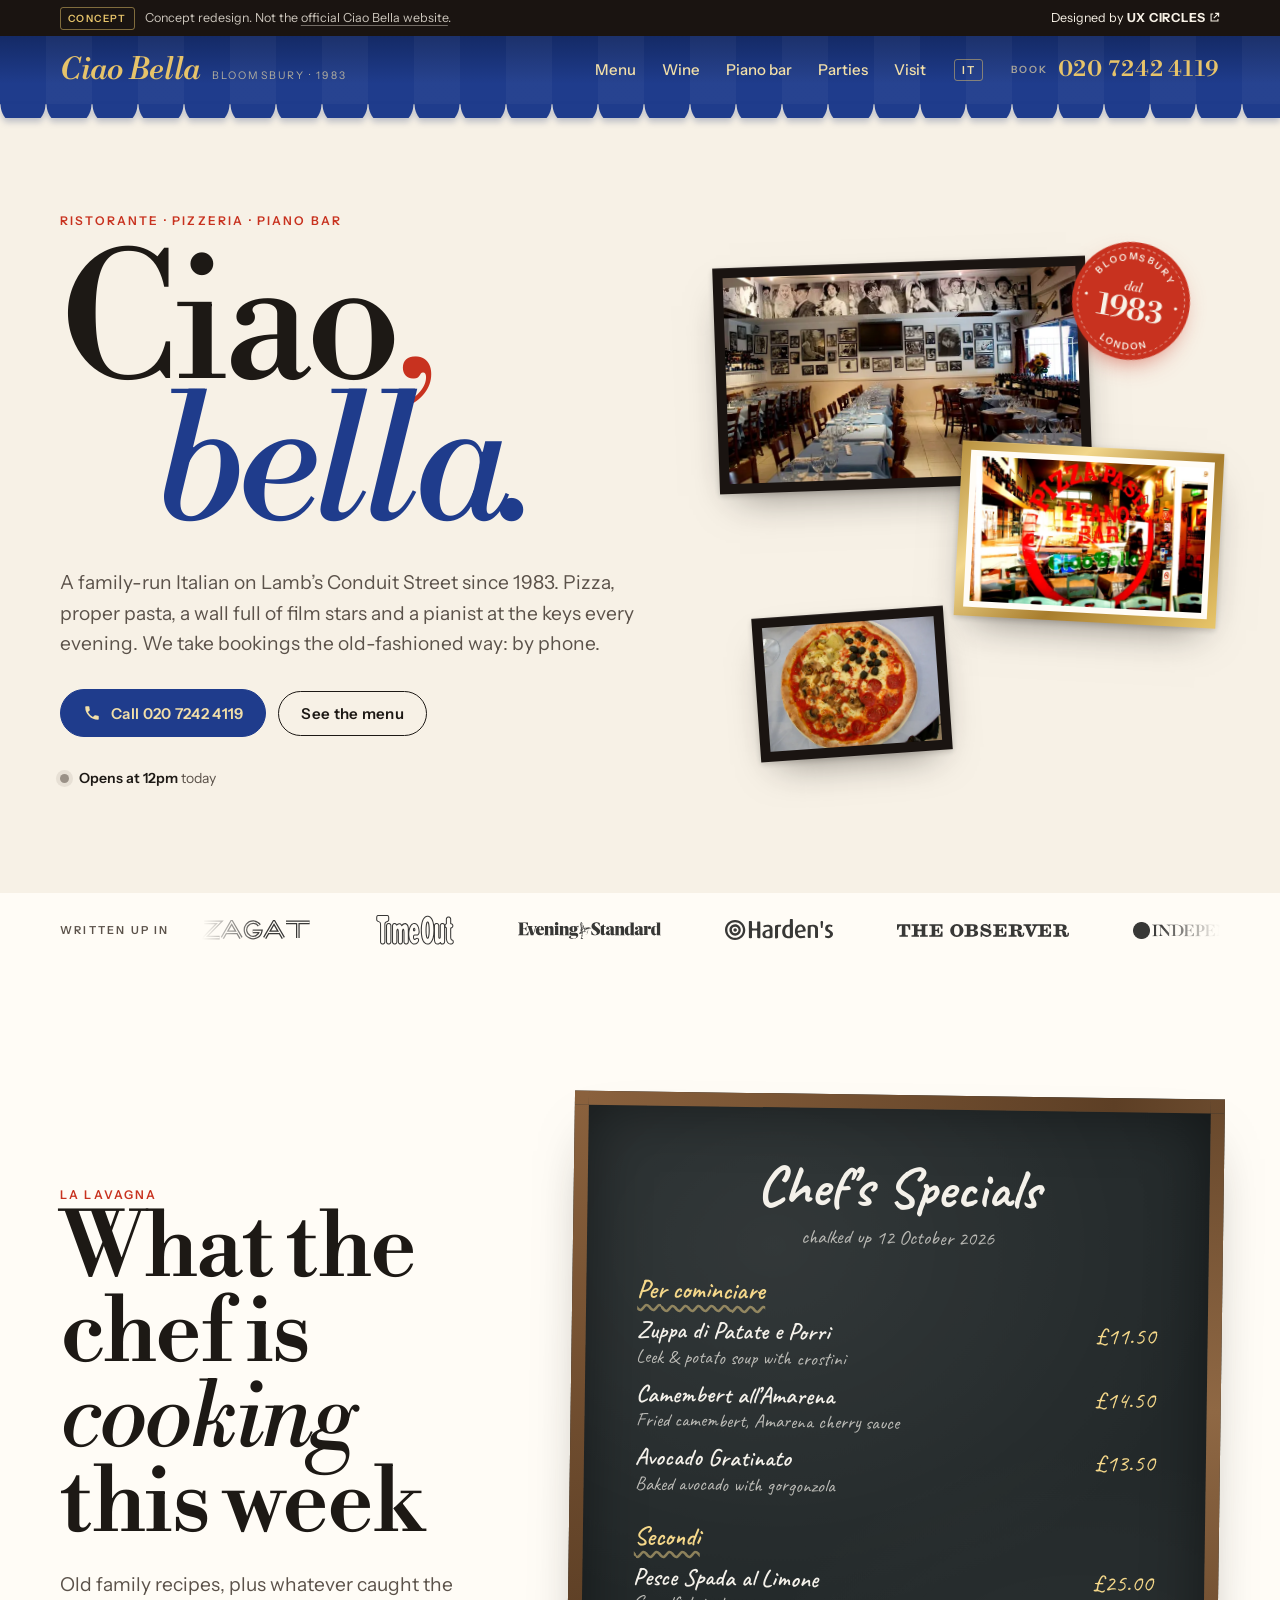
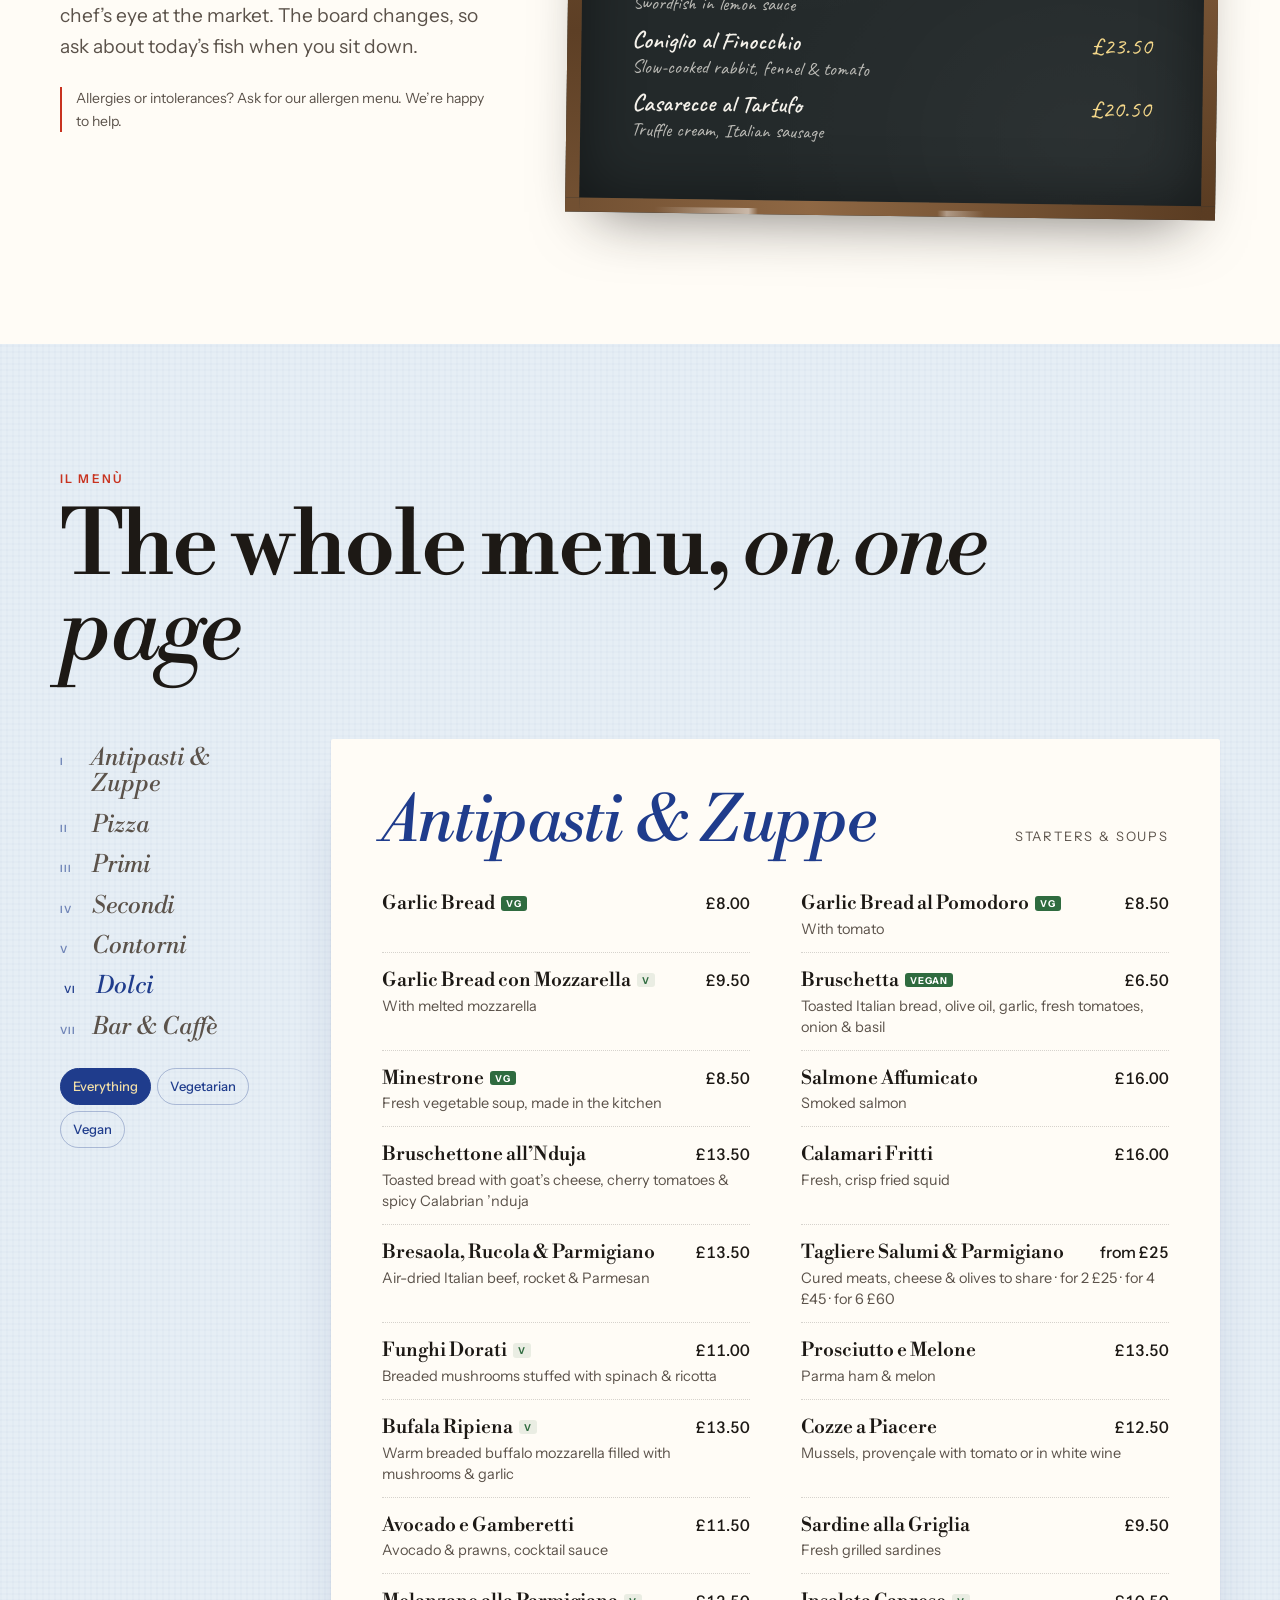
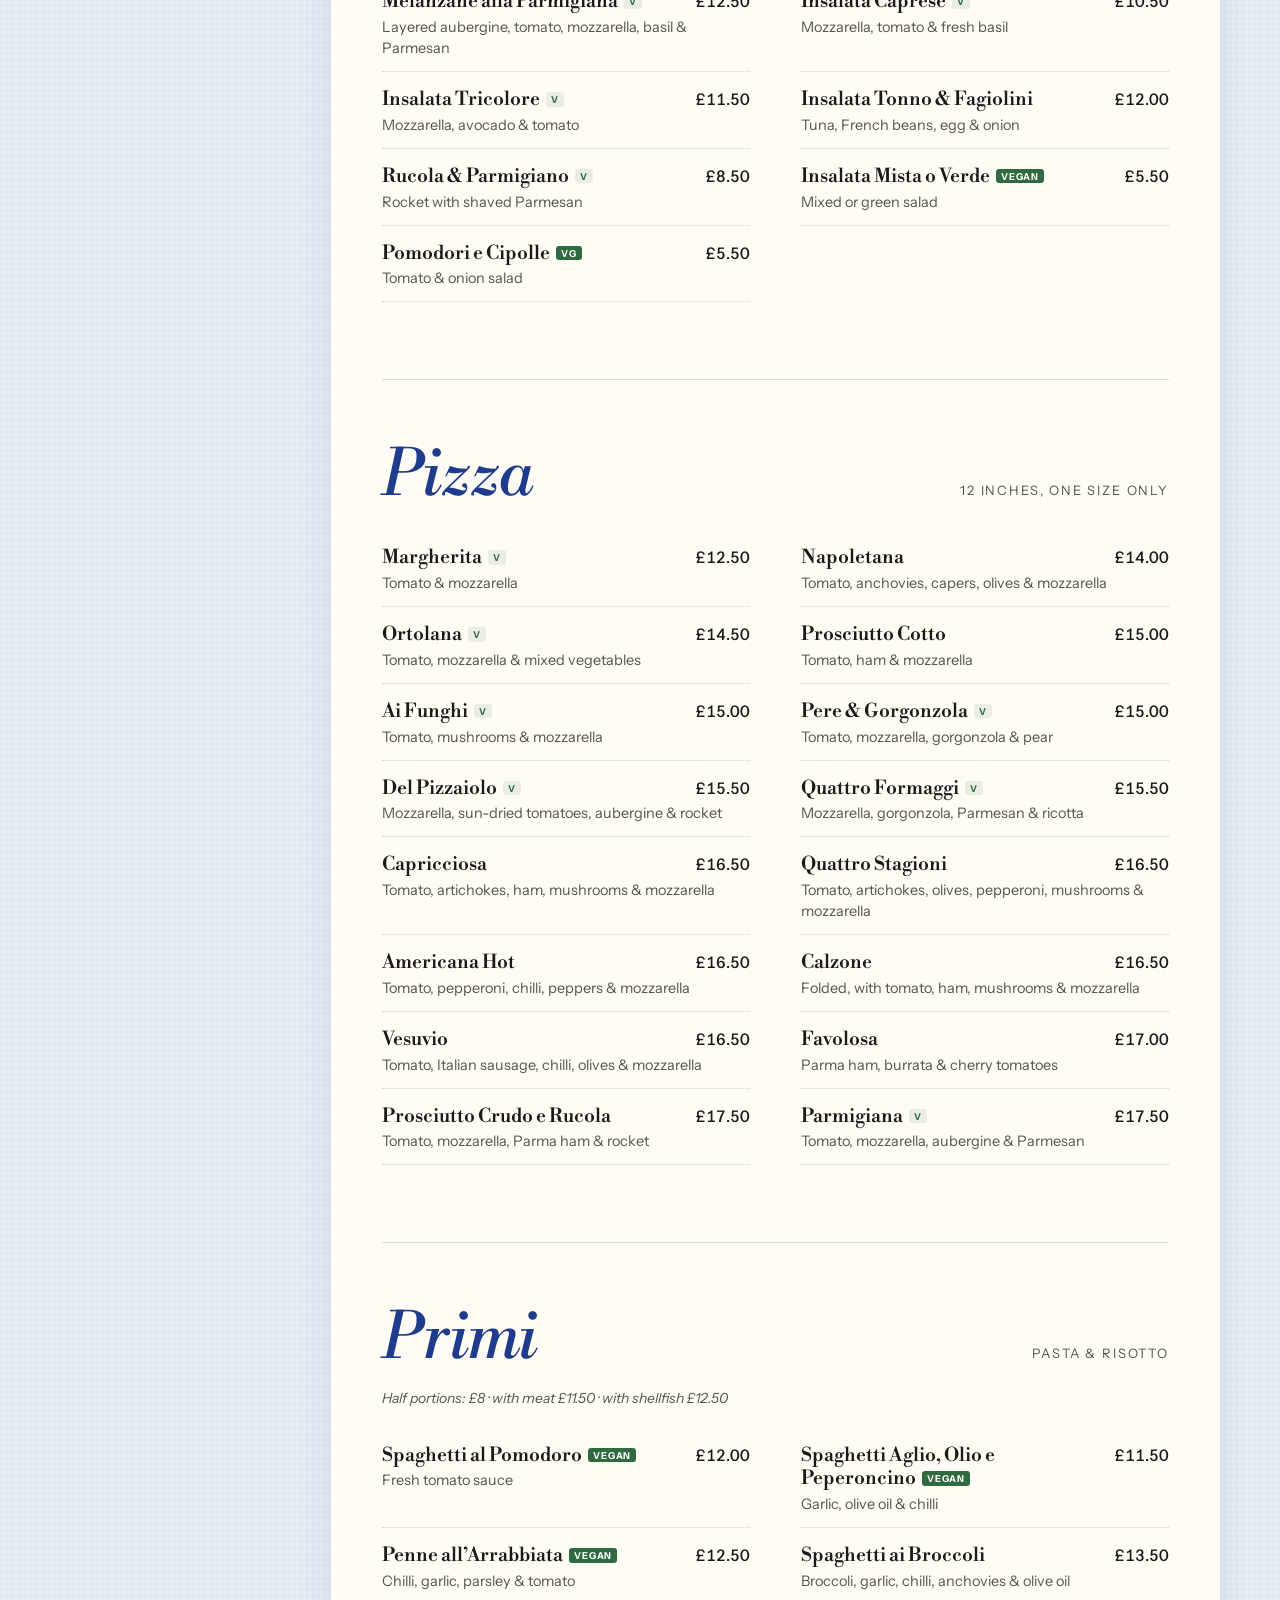
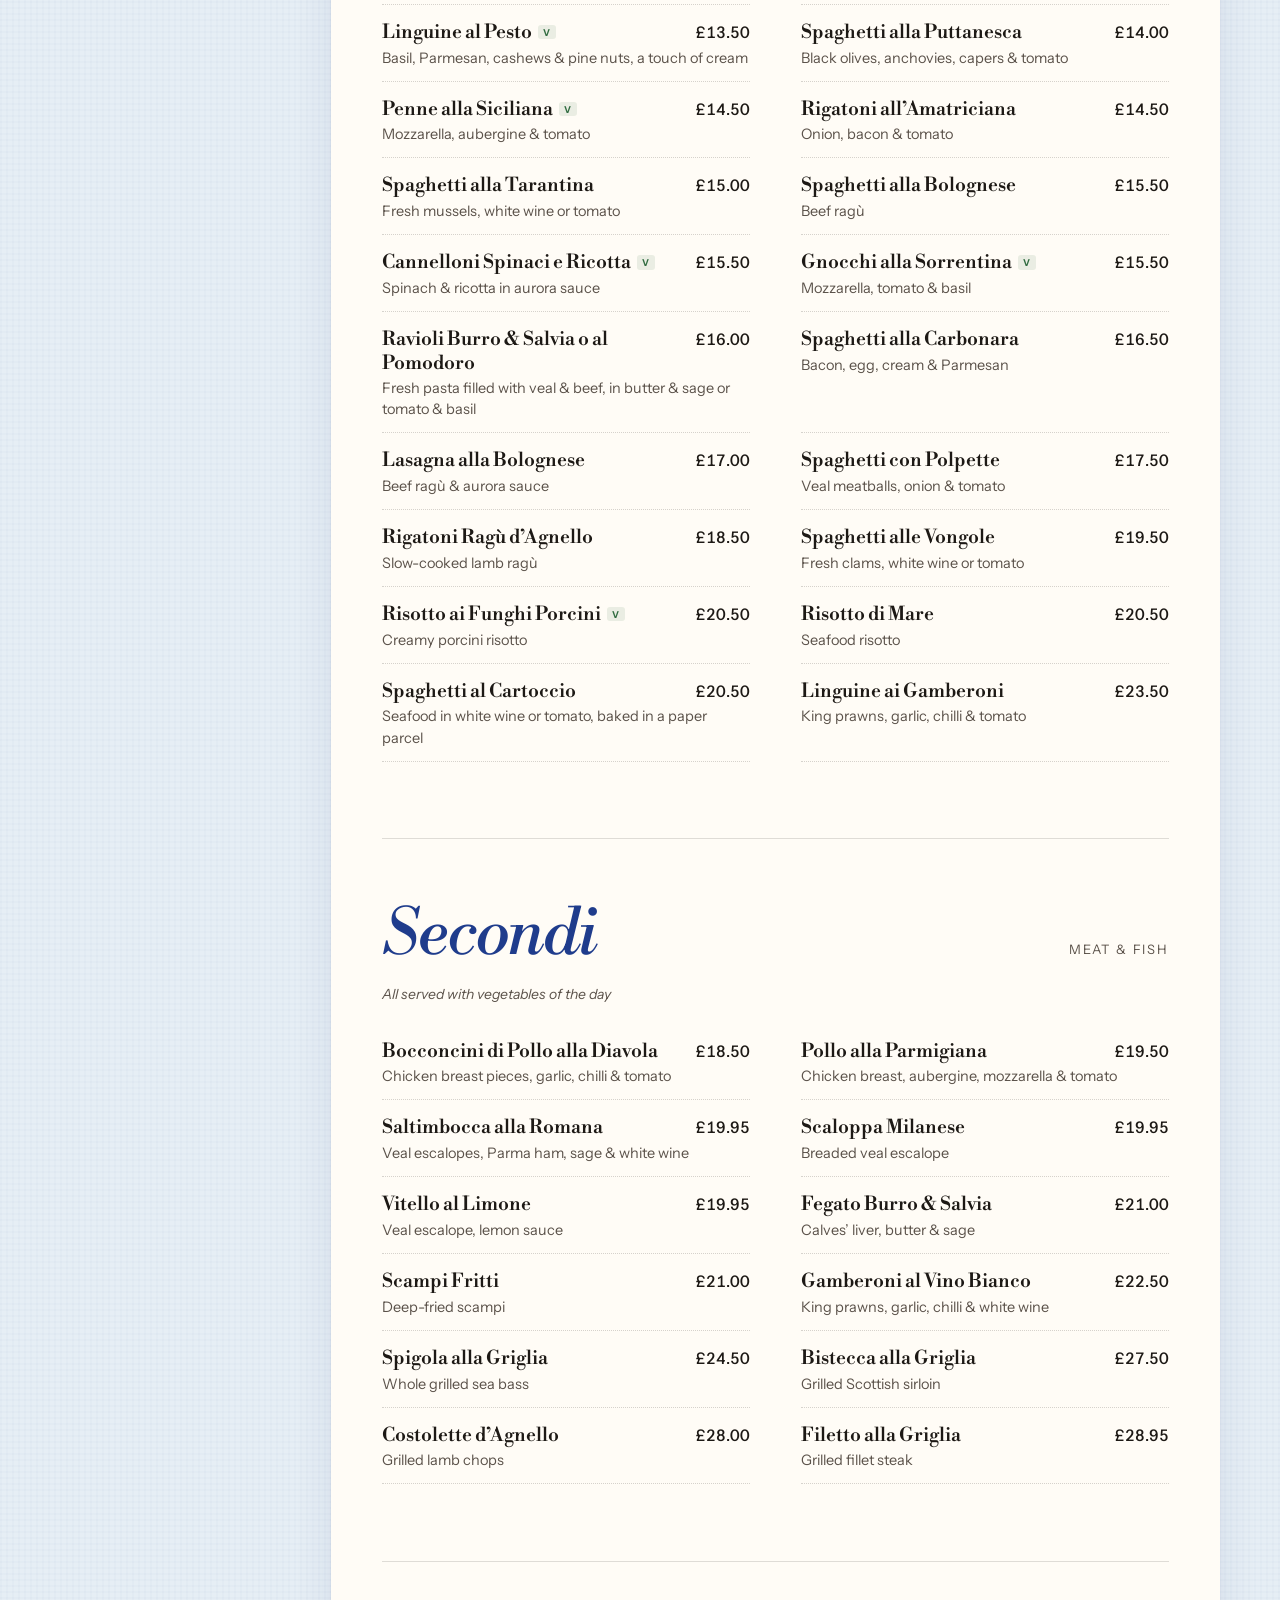
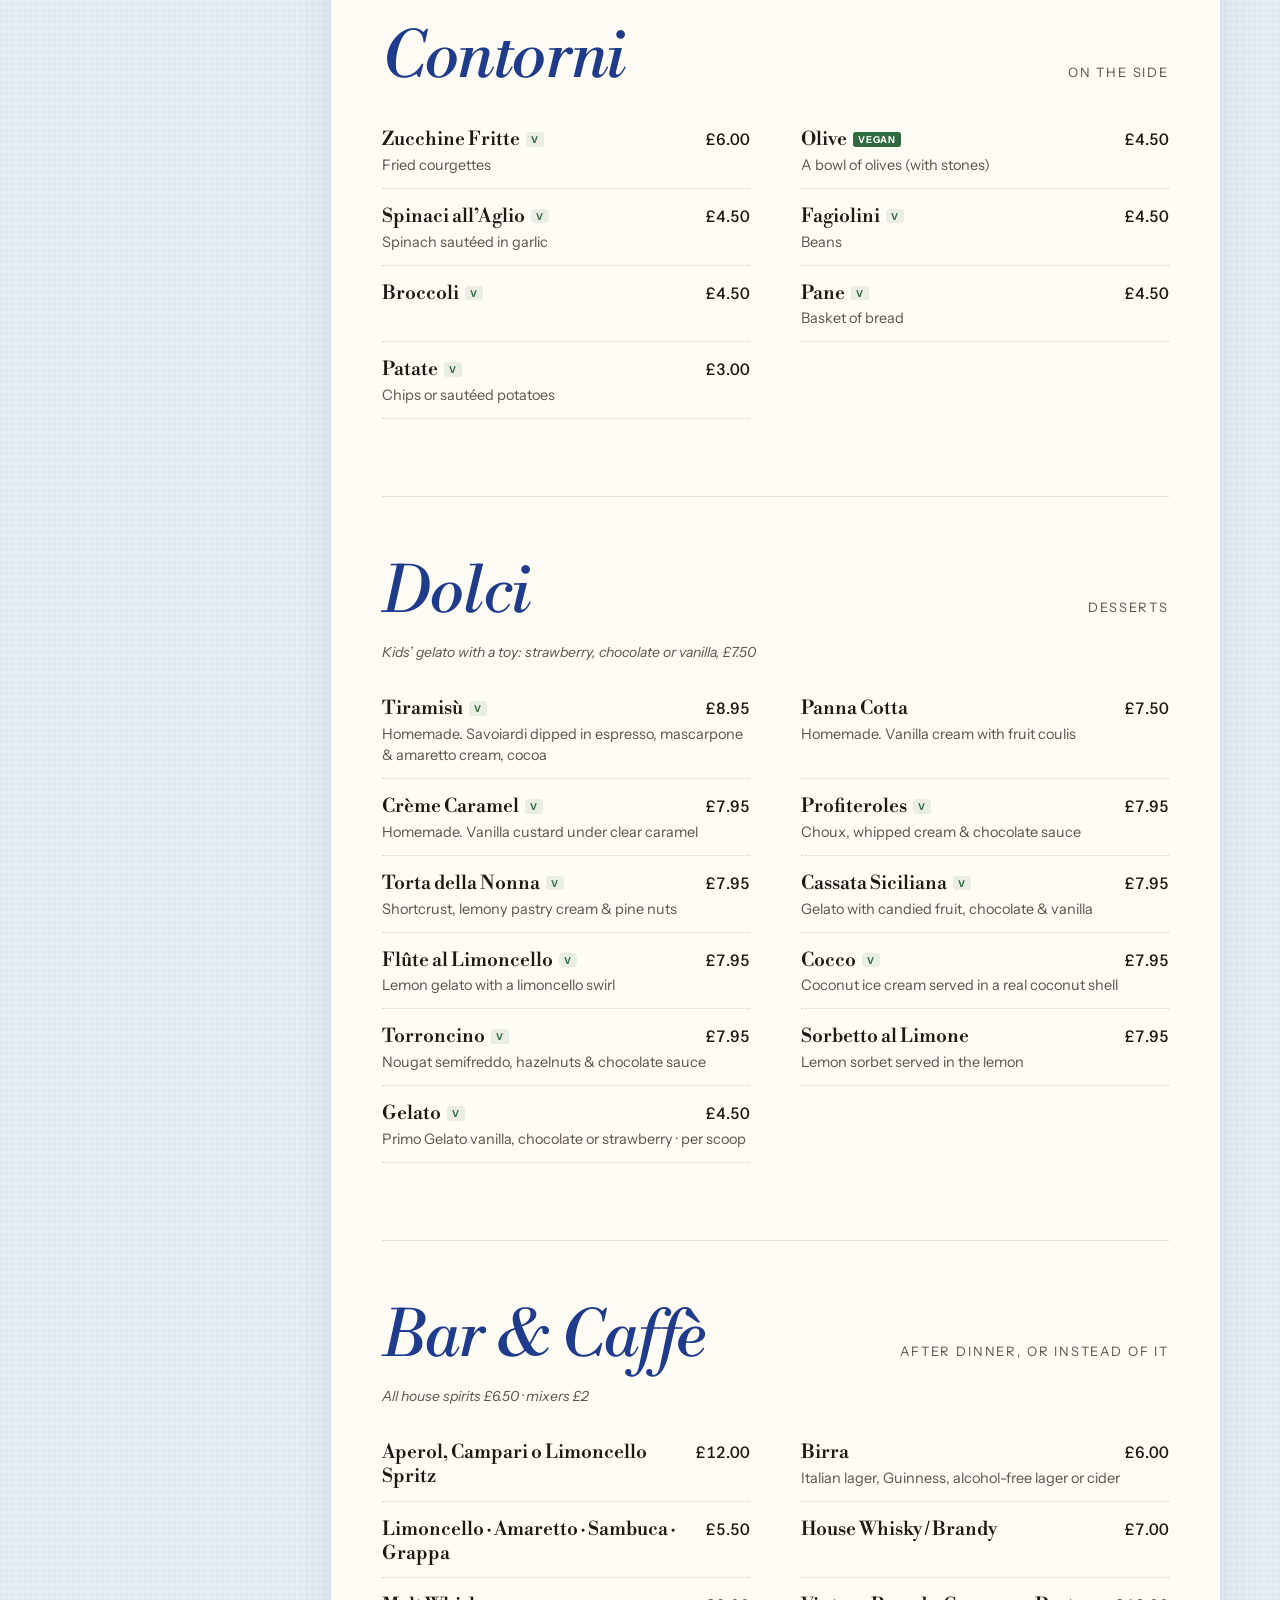
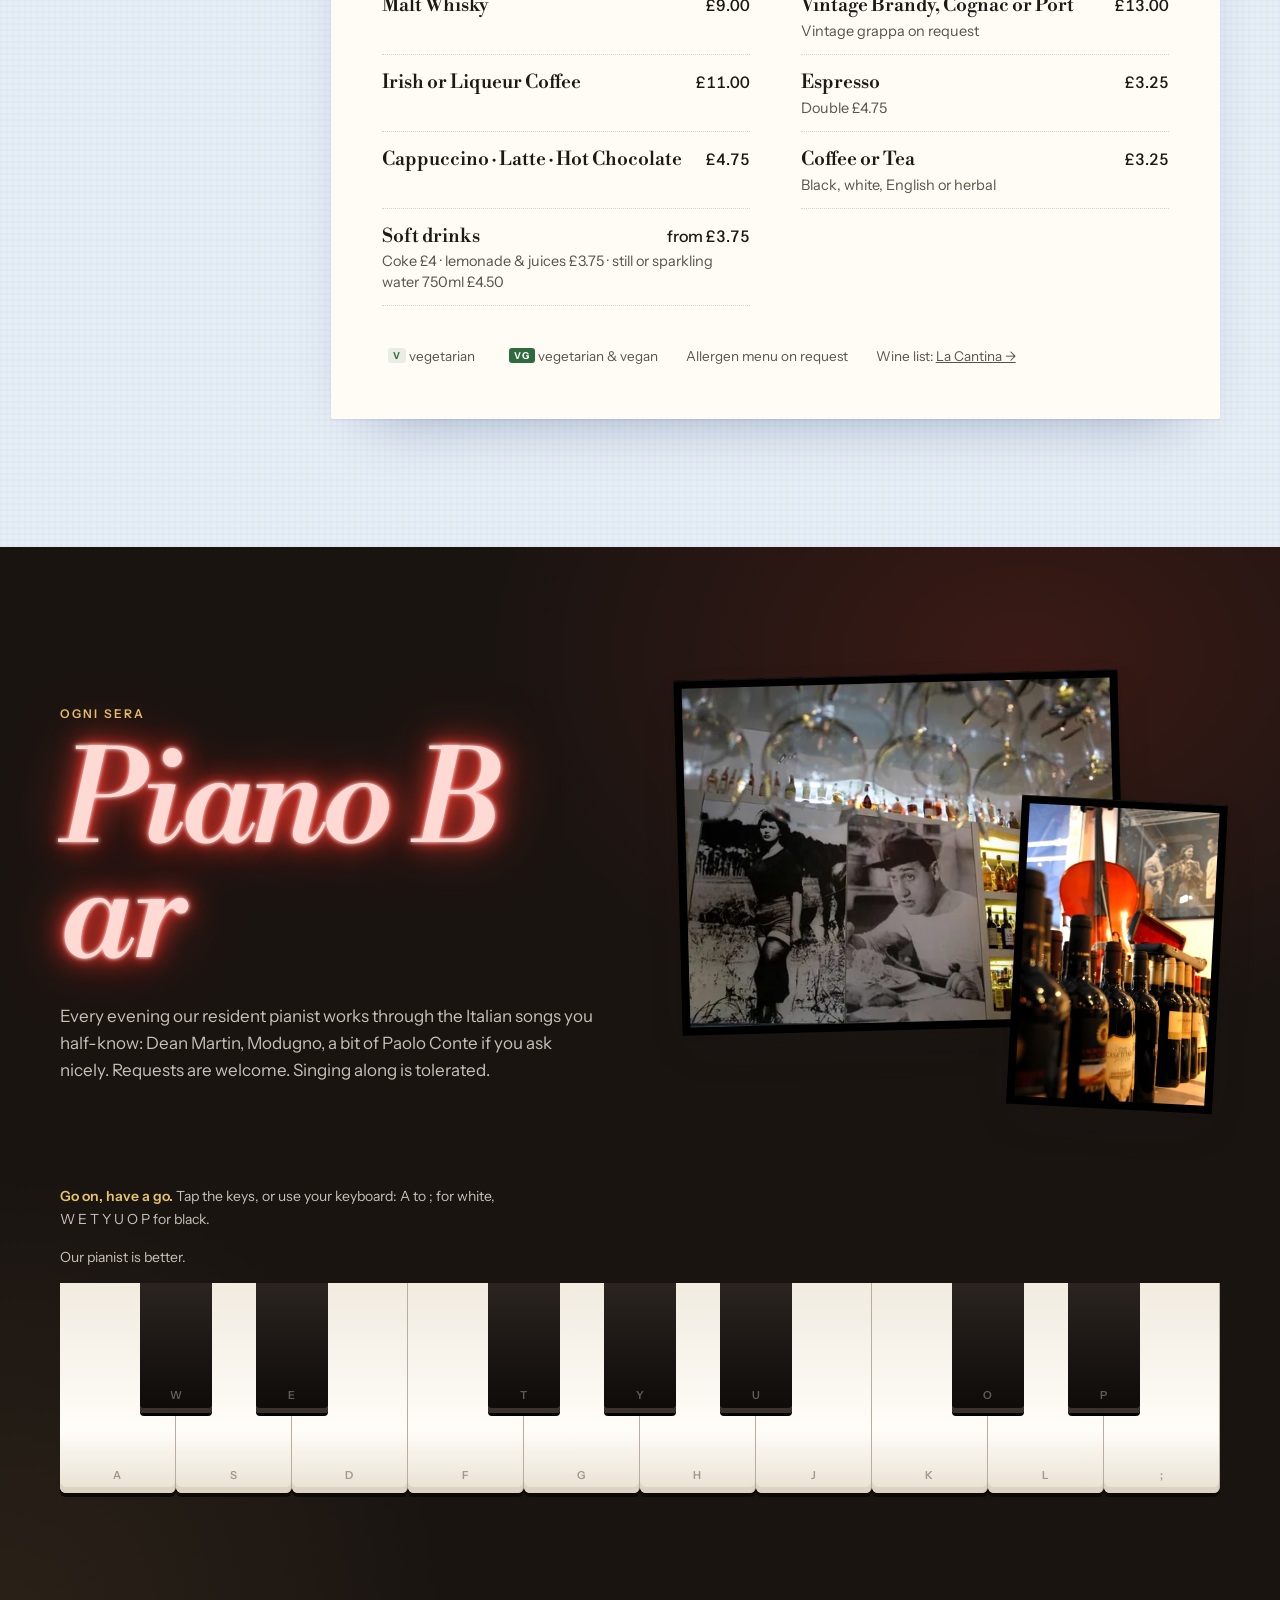
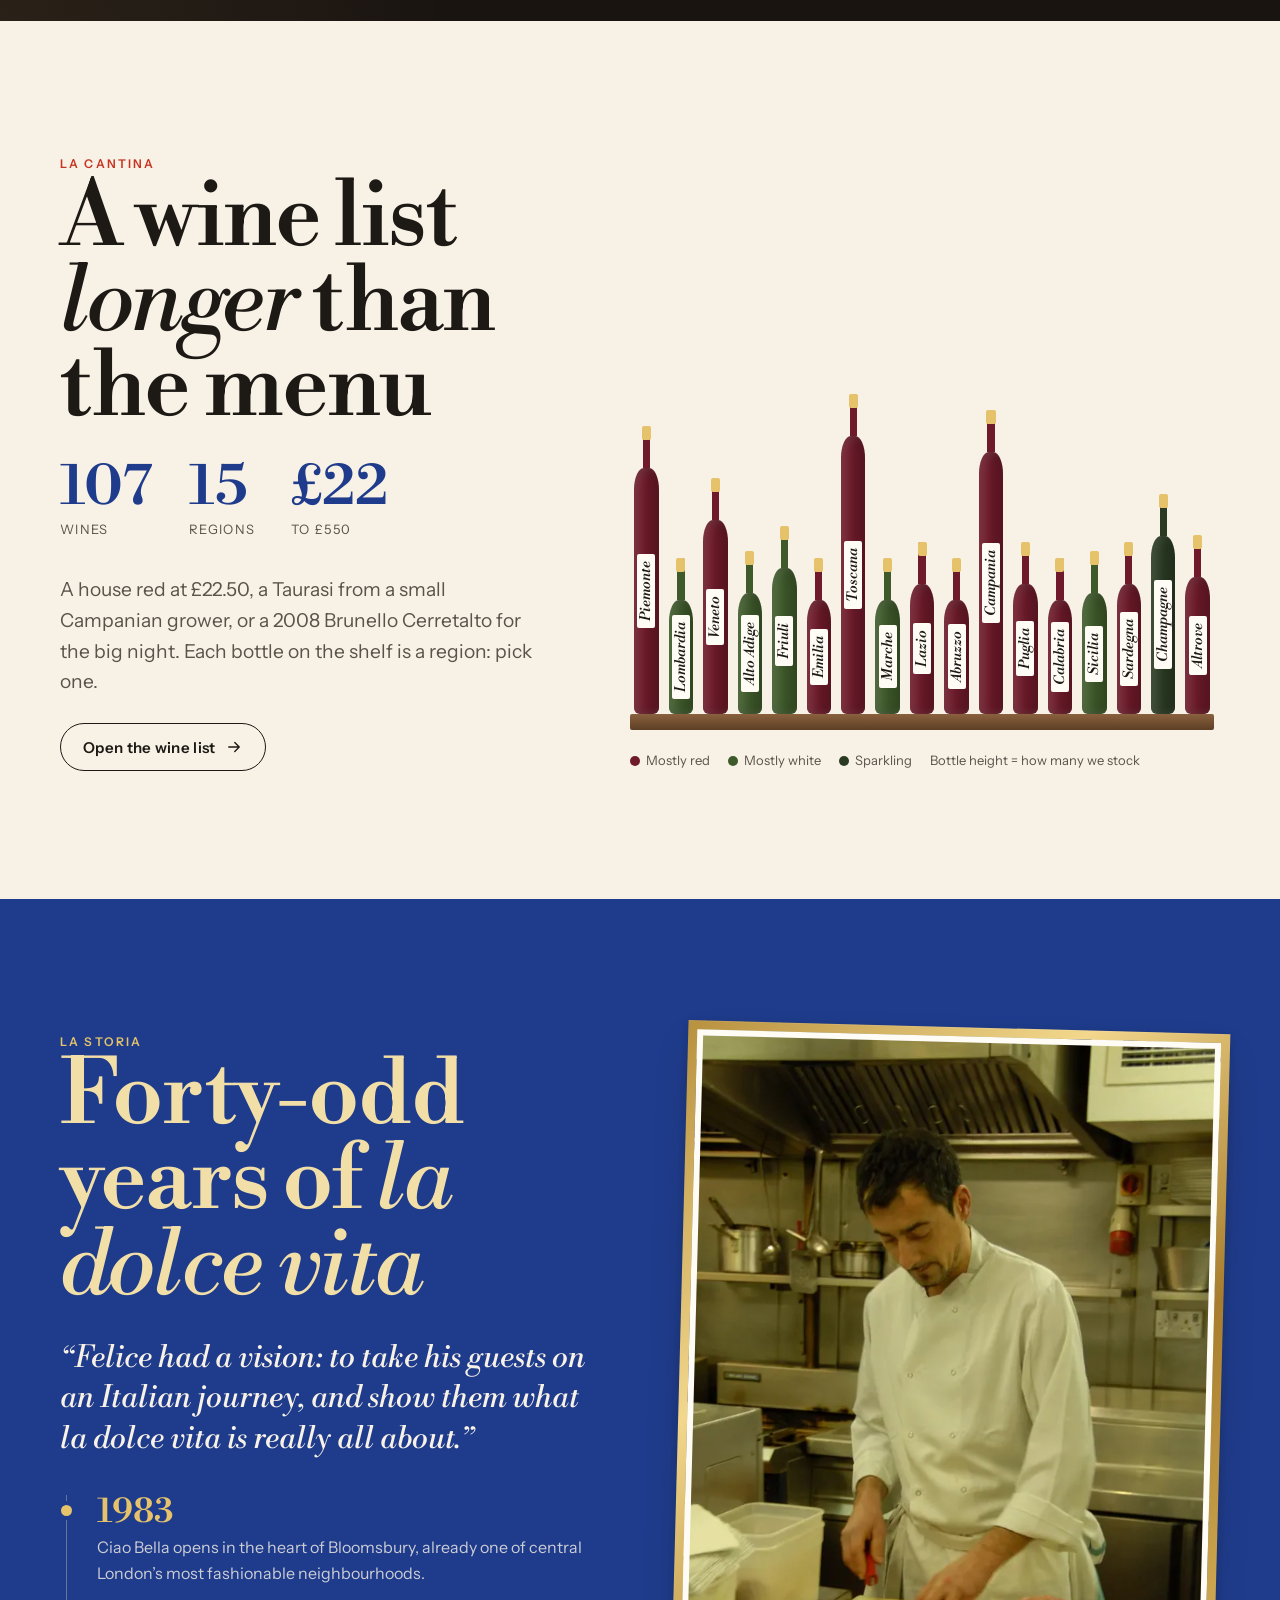
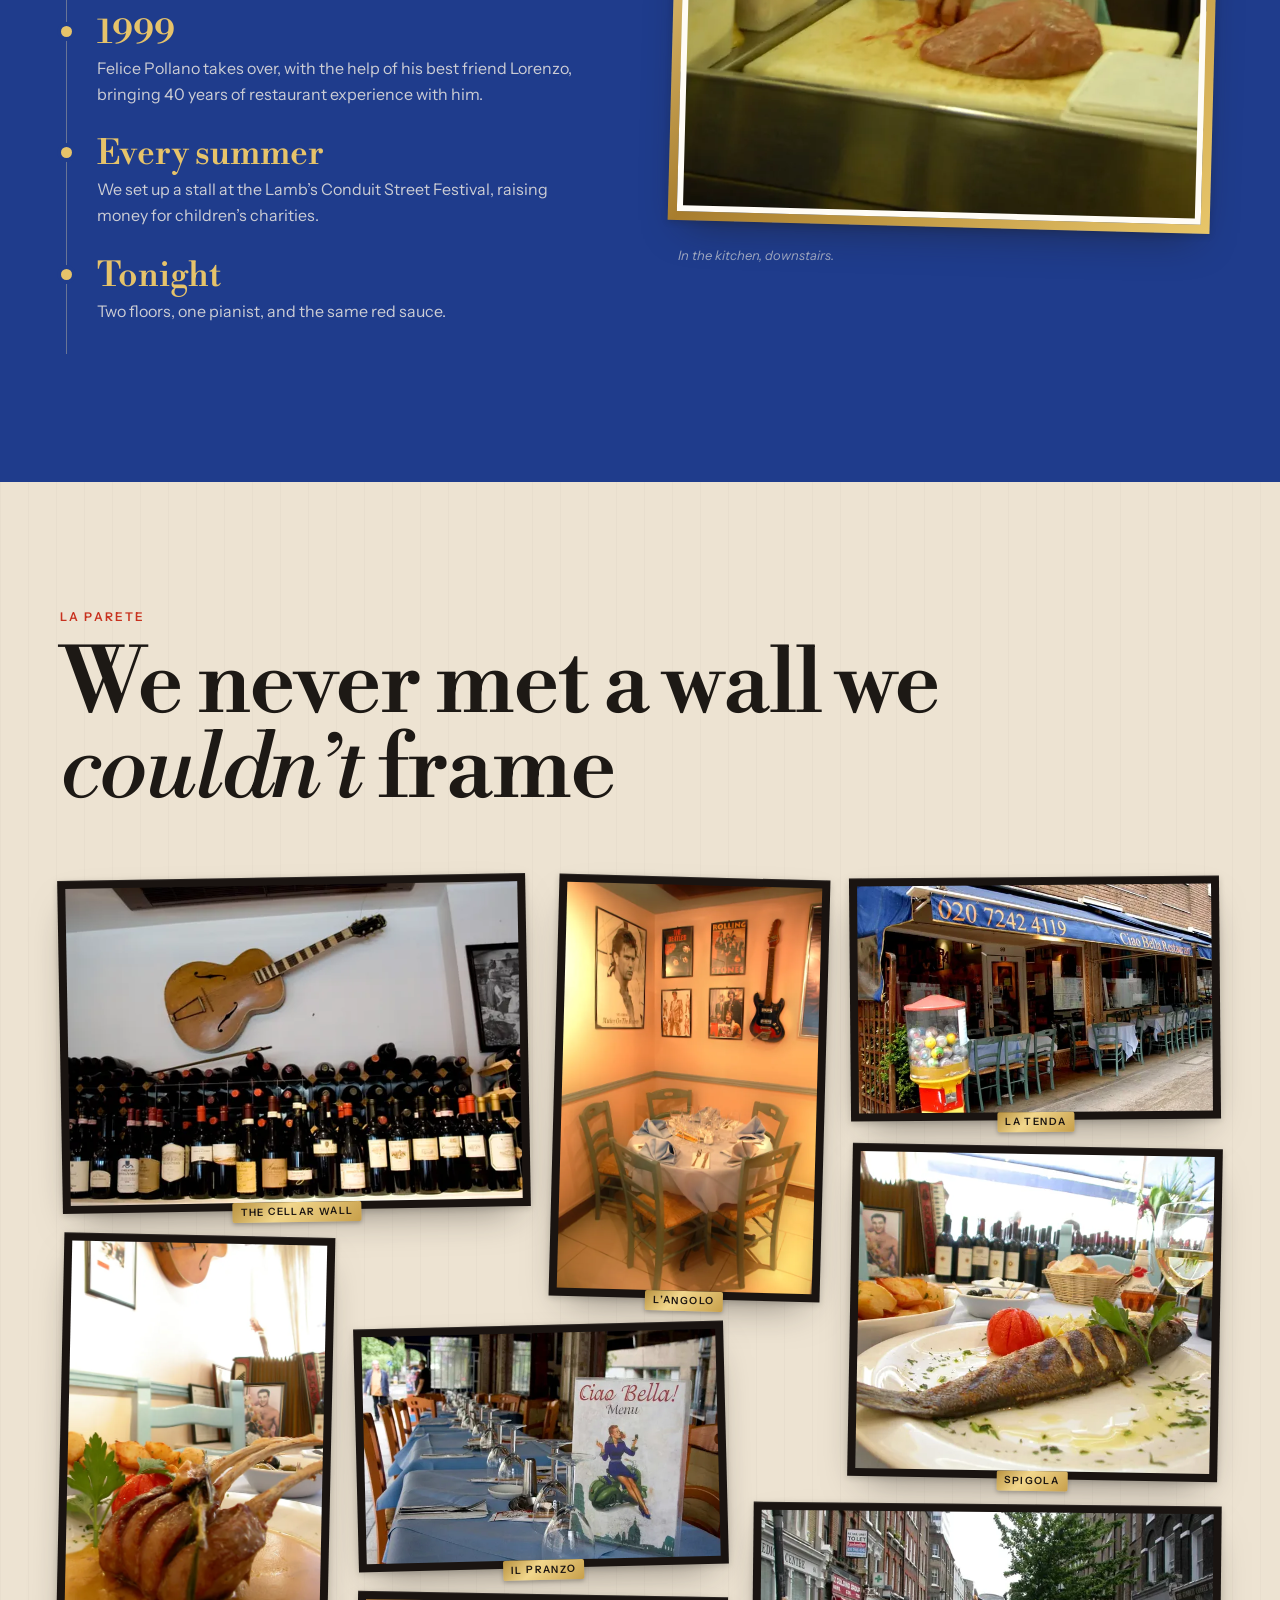
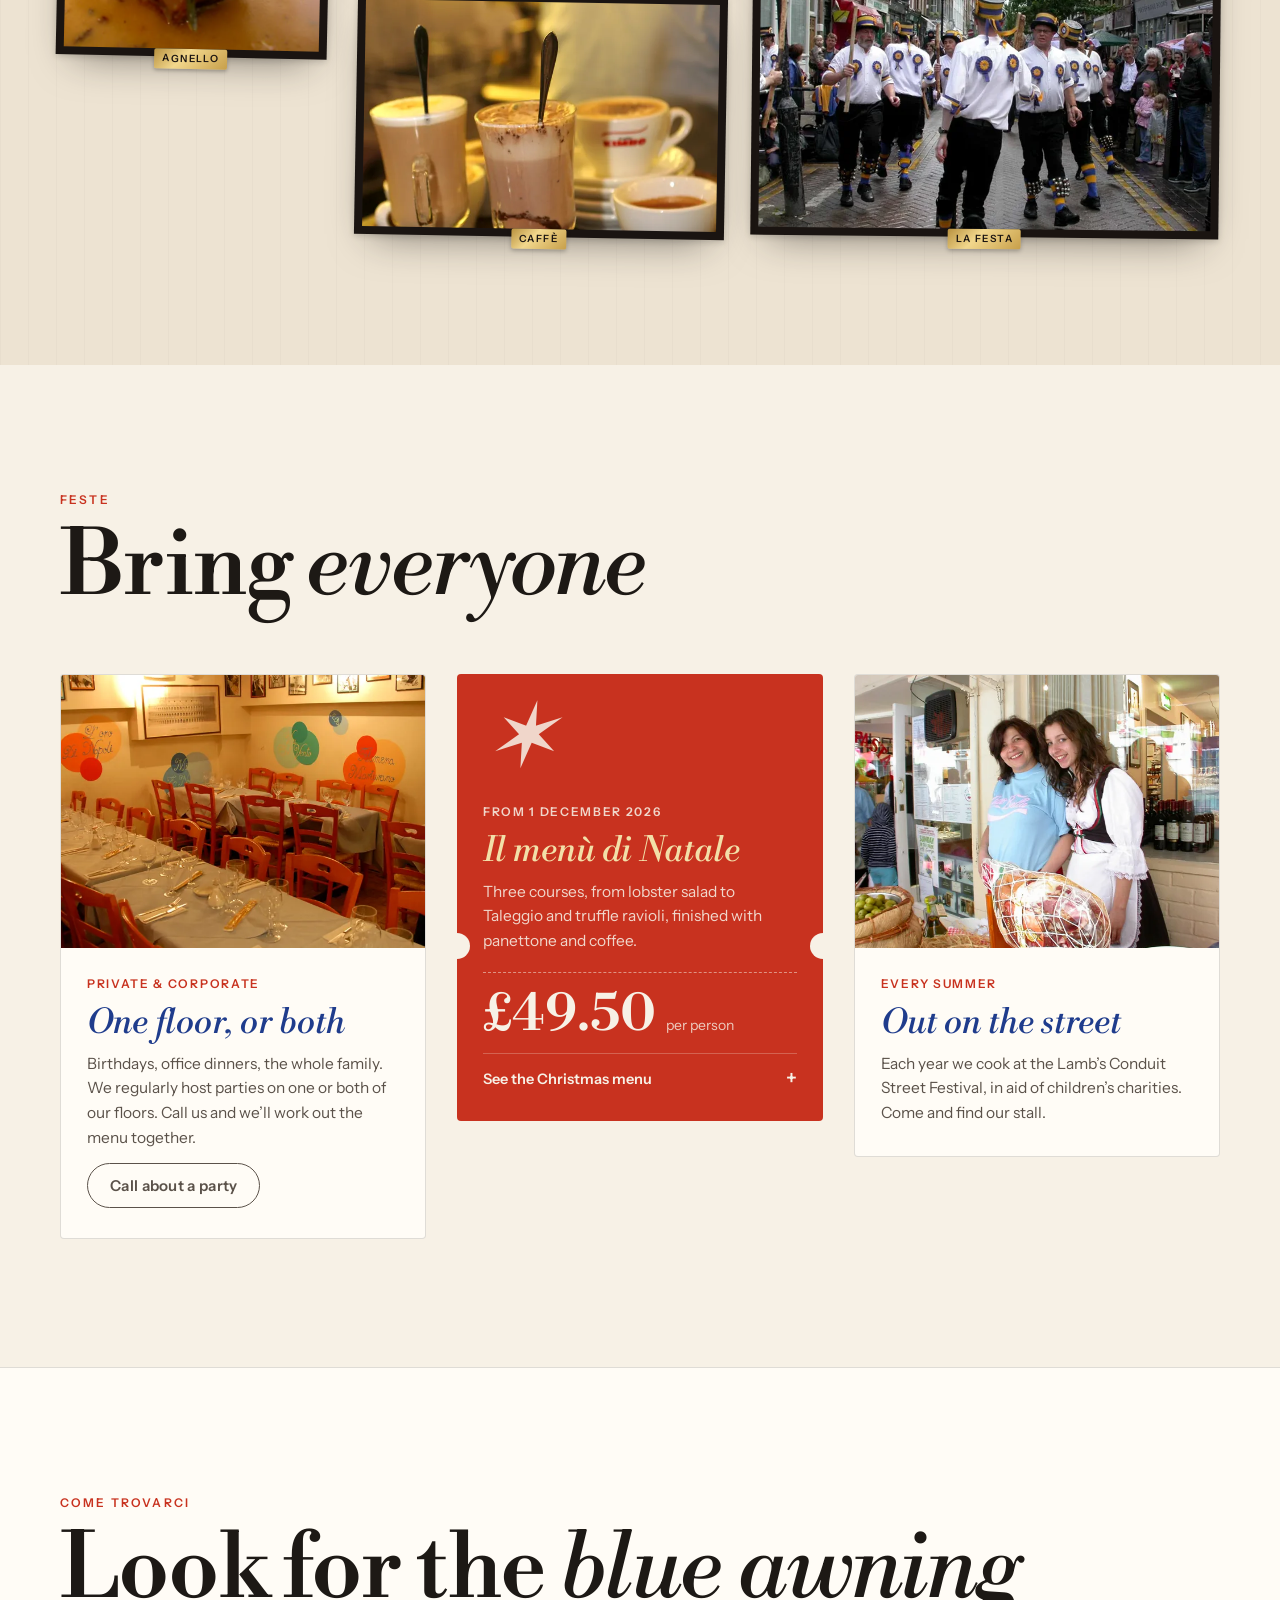
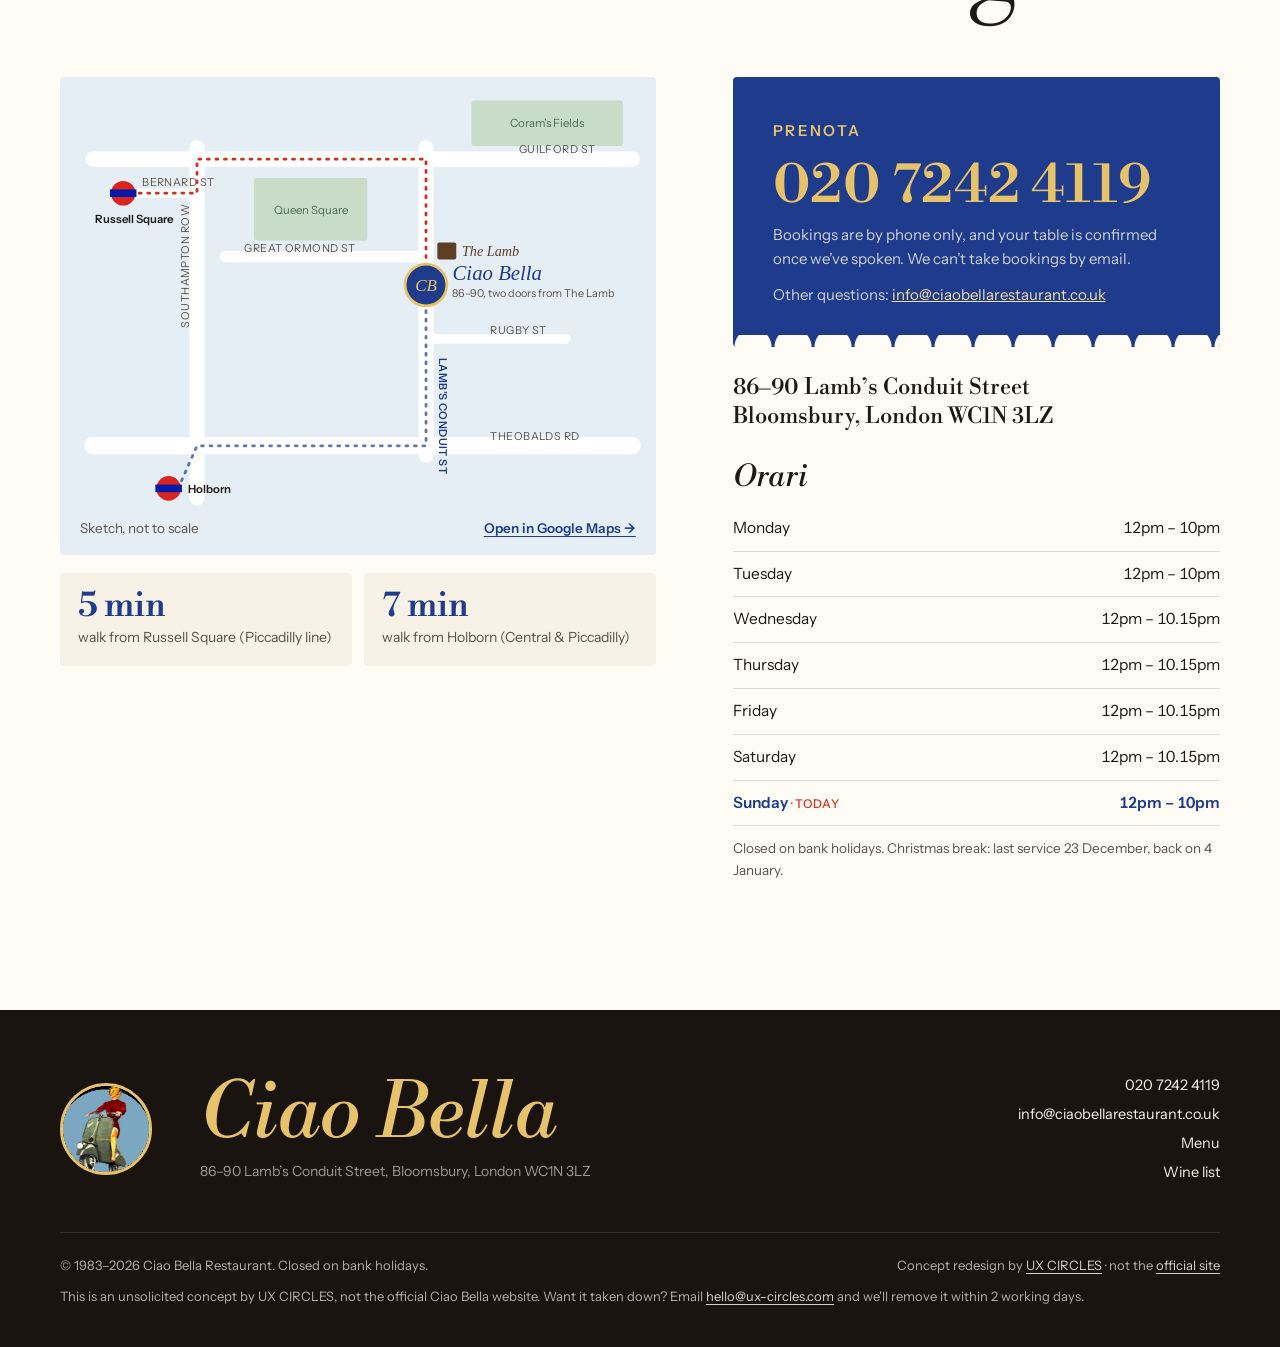
==== commit c8ac68d1: "Switch the display font to Libre Bodoni for readability Bodoni Moda's hairlines almost vanish at hea" ====
--- a/index.html
+++ b/index.html
@@ -26,7 +26,7 @@
 
   <link rel="preconnect" href="https://fonts.googleapis.com">
   <link rel="preconnect" href="https://fonts.gstatic.com" crossorigin>
-  <link href="https://fonts.googleapis.com/css2?family=Bodoni+Moda:ital,opsz,wght@0,6..96,400..700;1,6..96,400..700&family=Instrument+Sans:wght@400..700&family=Caveat:wght@500..700&display=swap" rel="stylesheet">
+  <link href="https://fonts.googleapis.com/css2?family=Libre+Bodoni:ital,wght@0,400..700;1,400..700&family=Instrument+Sans:wght@400..700&family=Caveat:wght@500..700&display=swap" rel="stylesheet">
   <link rel="stylesheet" href="styles.css?v=16">
 <script type="application/ld+json">
   {
--- a/styles.css
+++ b/styles.css
@@ -19,7 +19,7 @@
   --espresso: #1A1411;
   --line: rgba(29, 25, 21, .14);
 
-  --f-display: "Bodoni Moda", "Didot", "Bodoni 72", Georgia, serif;
+  --f-display: "Libre Bodoni", "Bodoni Moda", "Didot", "Bodoni 72", Georgia, serif;
   --f-body: "Instrument Sans", system-ui, -apple-system, "Segoe UI", sans-serif;
   --f-chalk: "Caveat", "Bradley Hand", cursive;
 
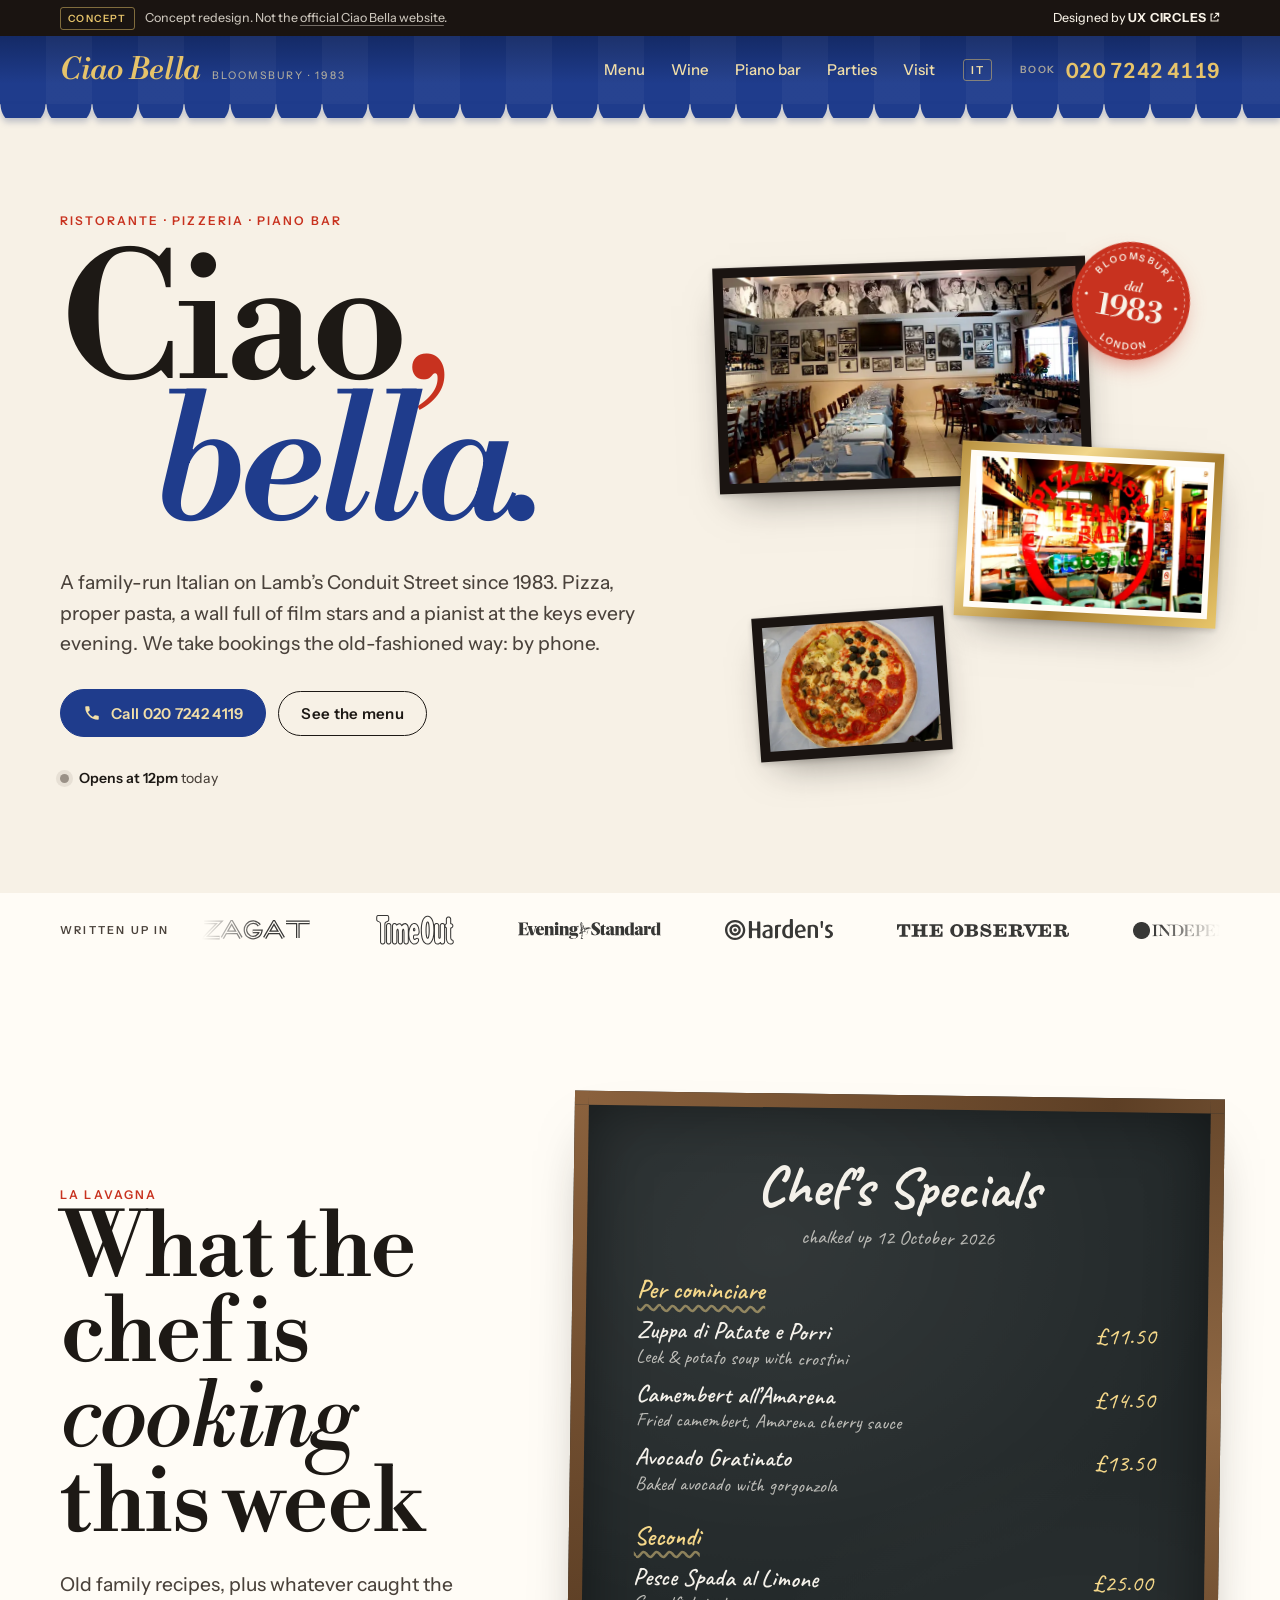
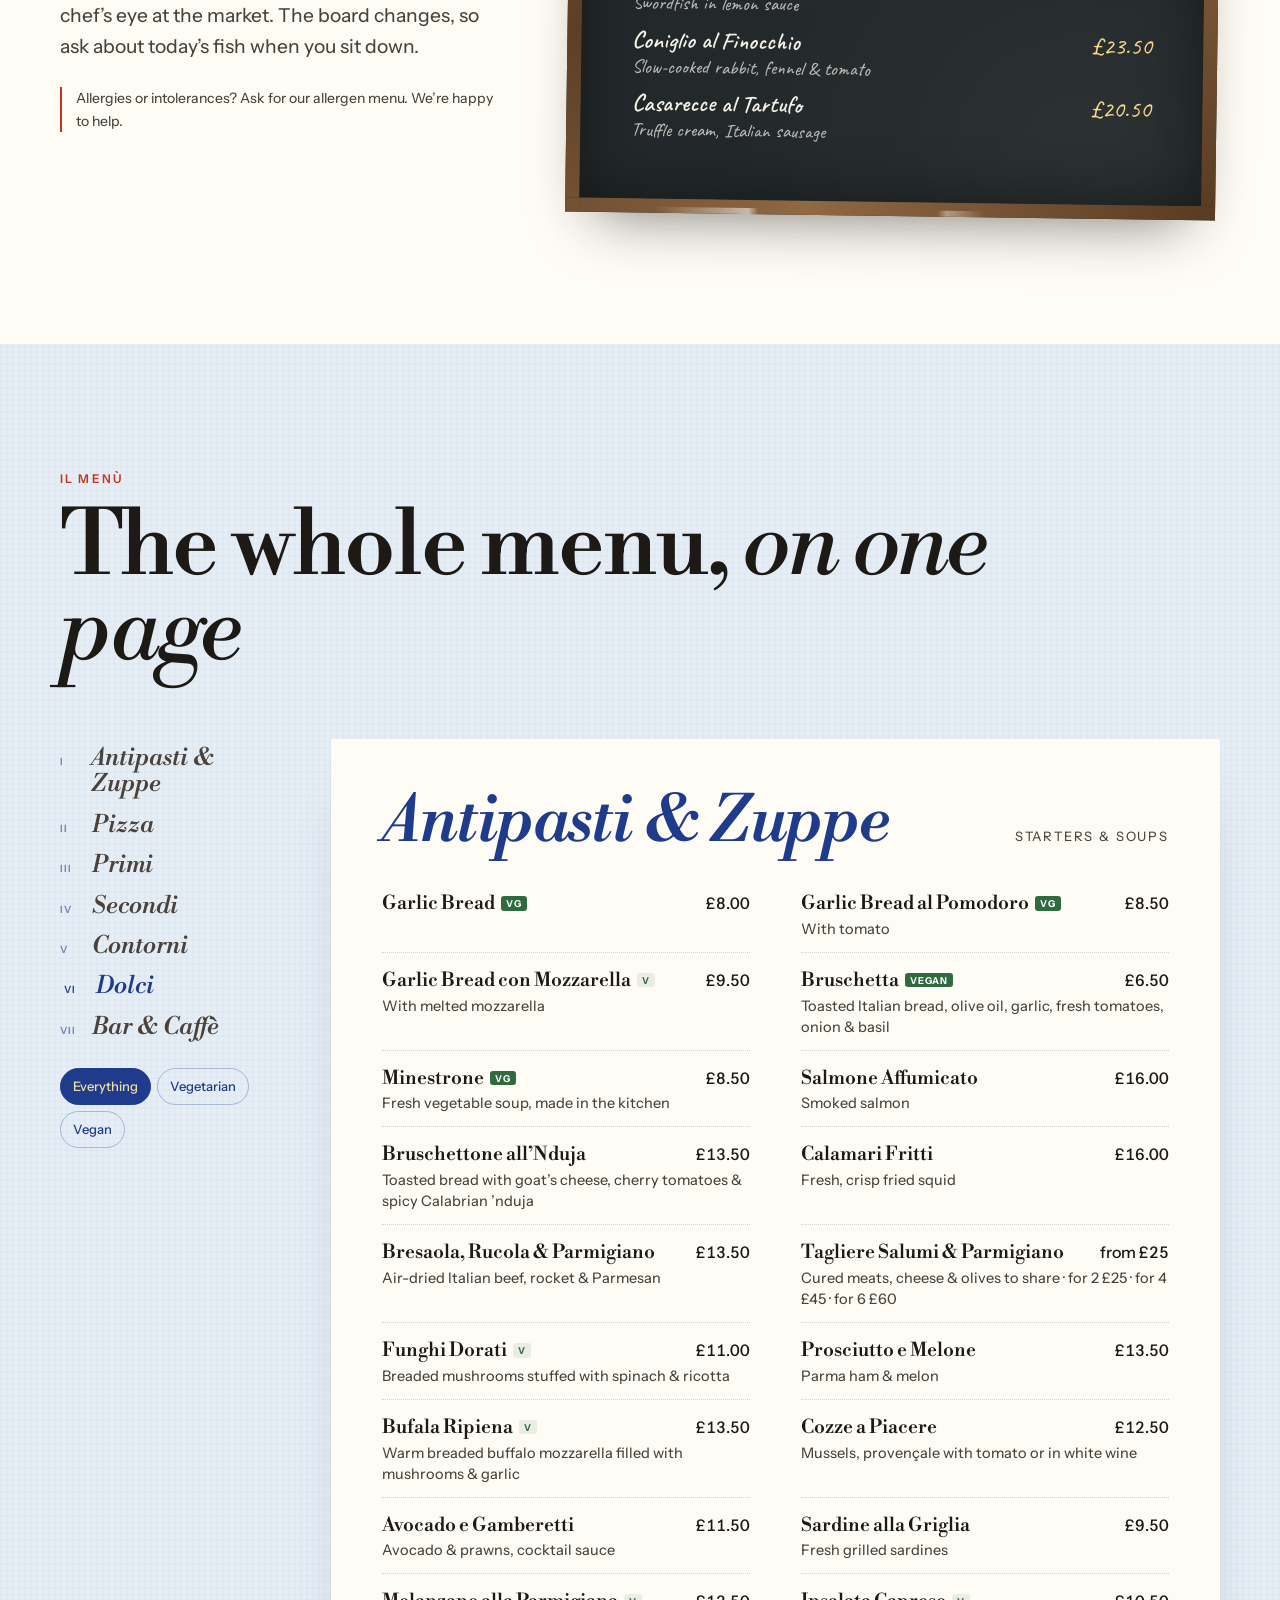
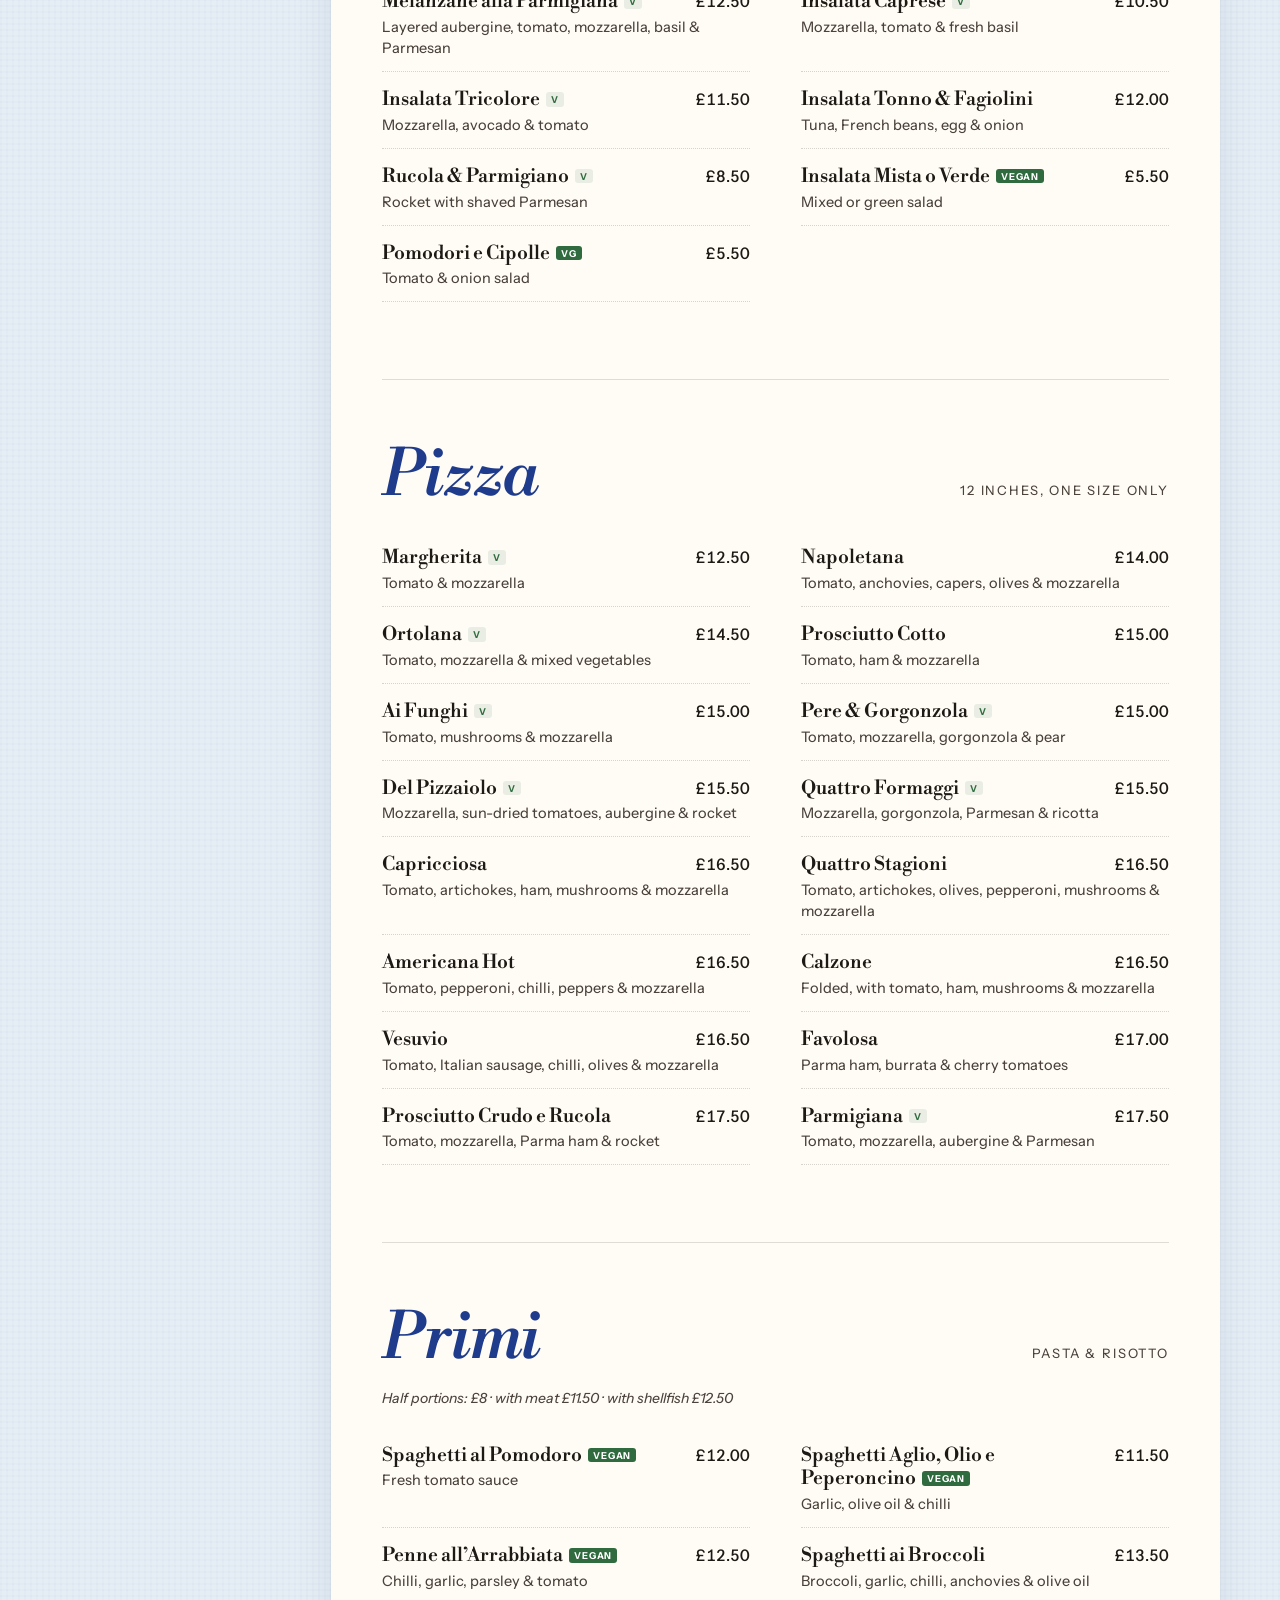
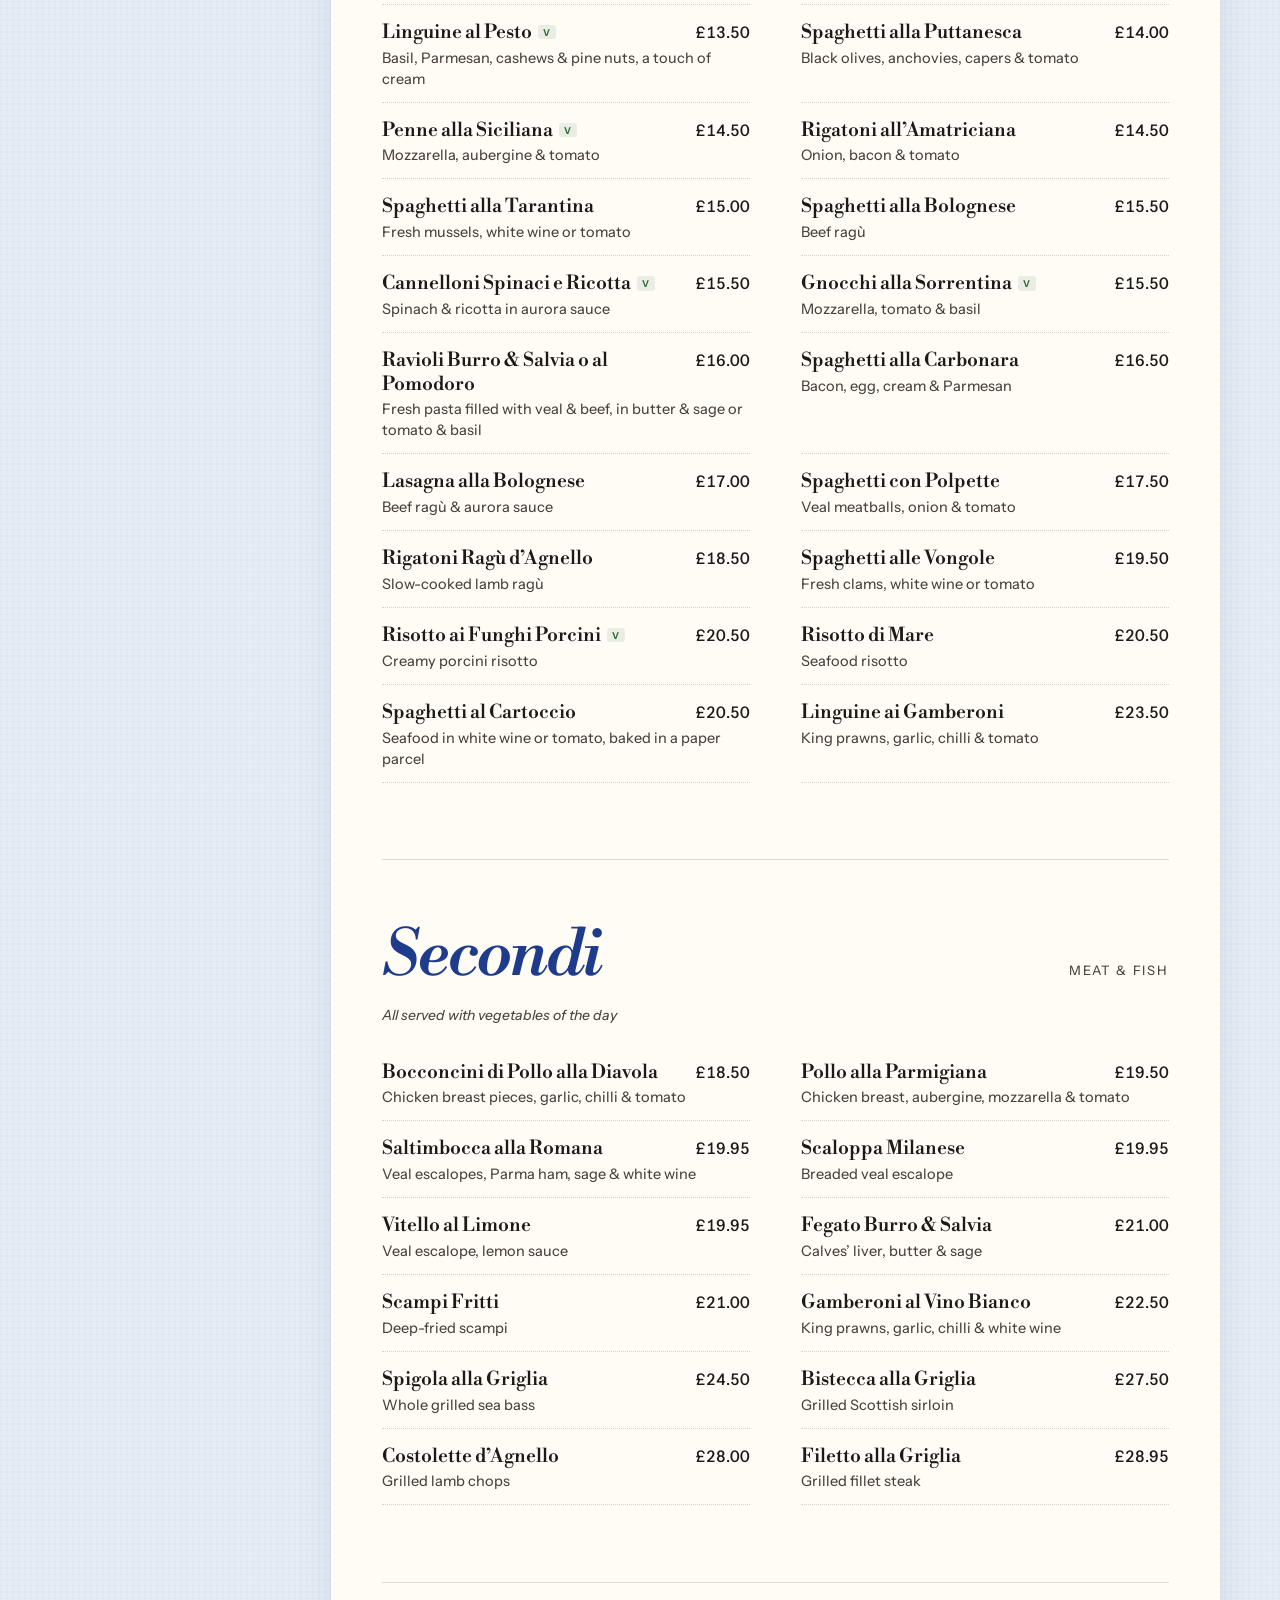
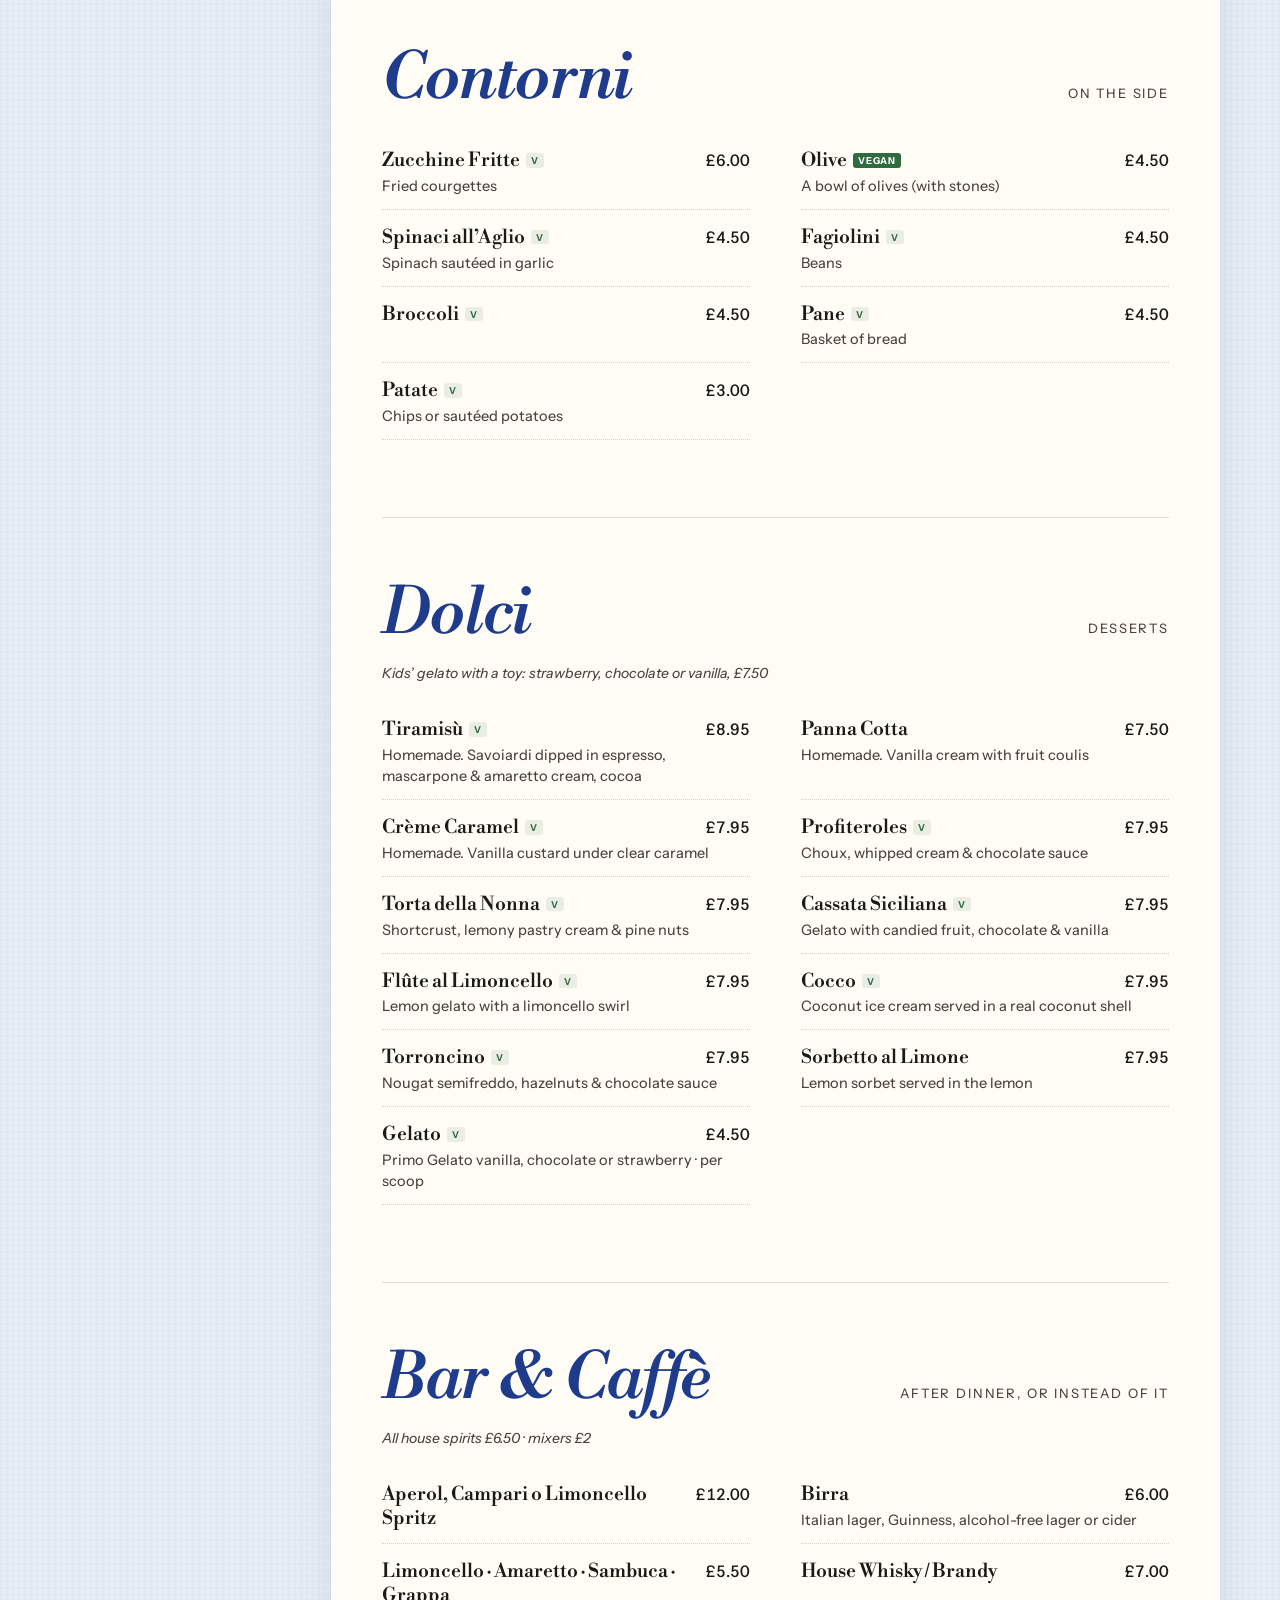
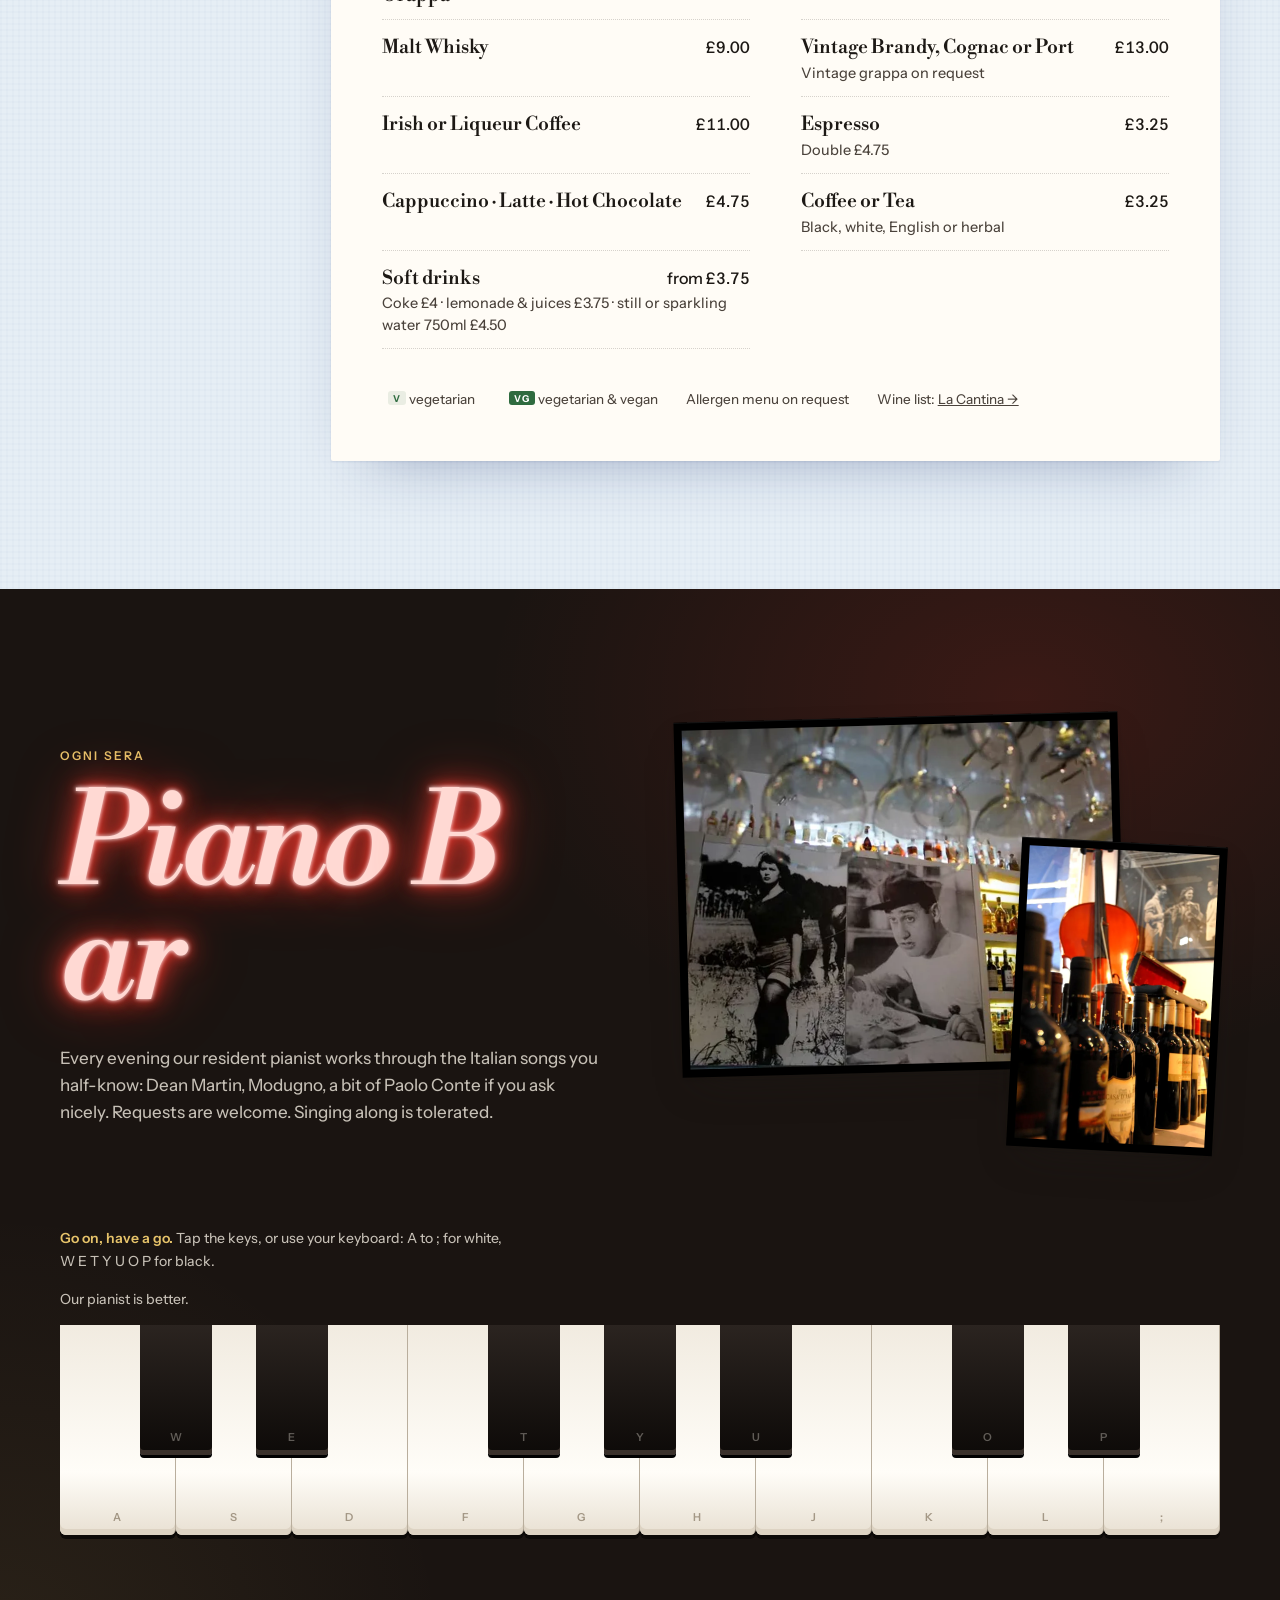
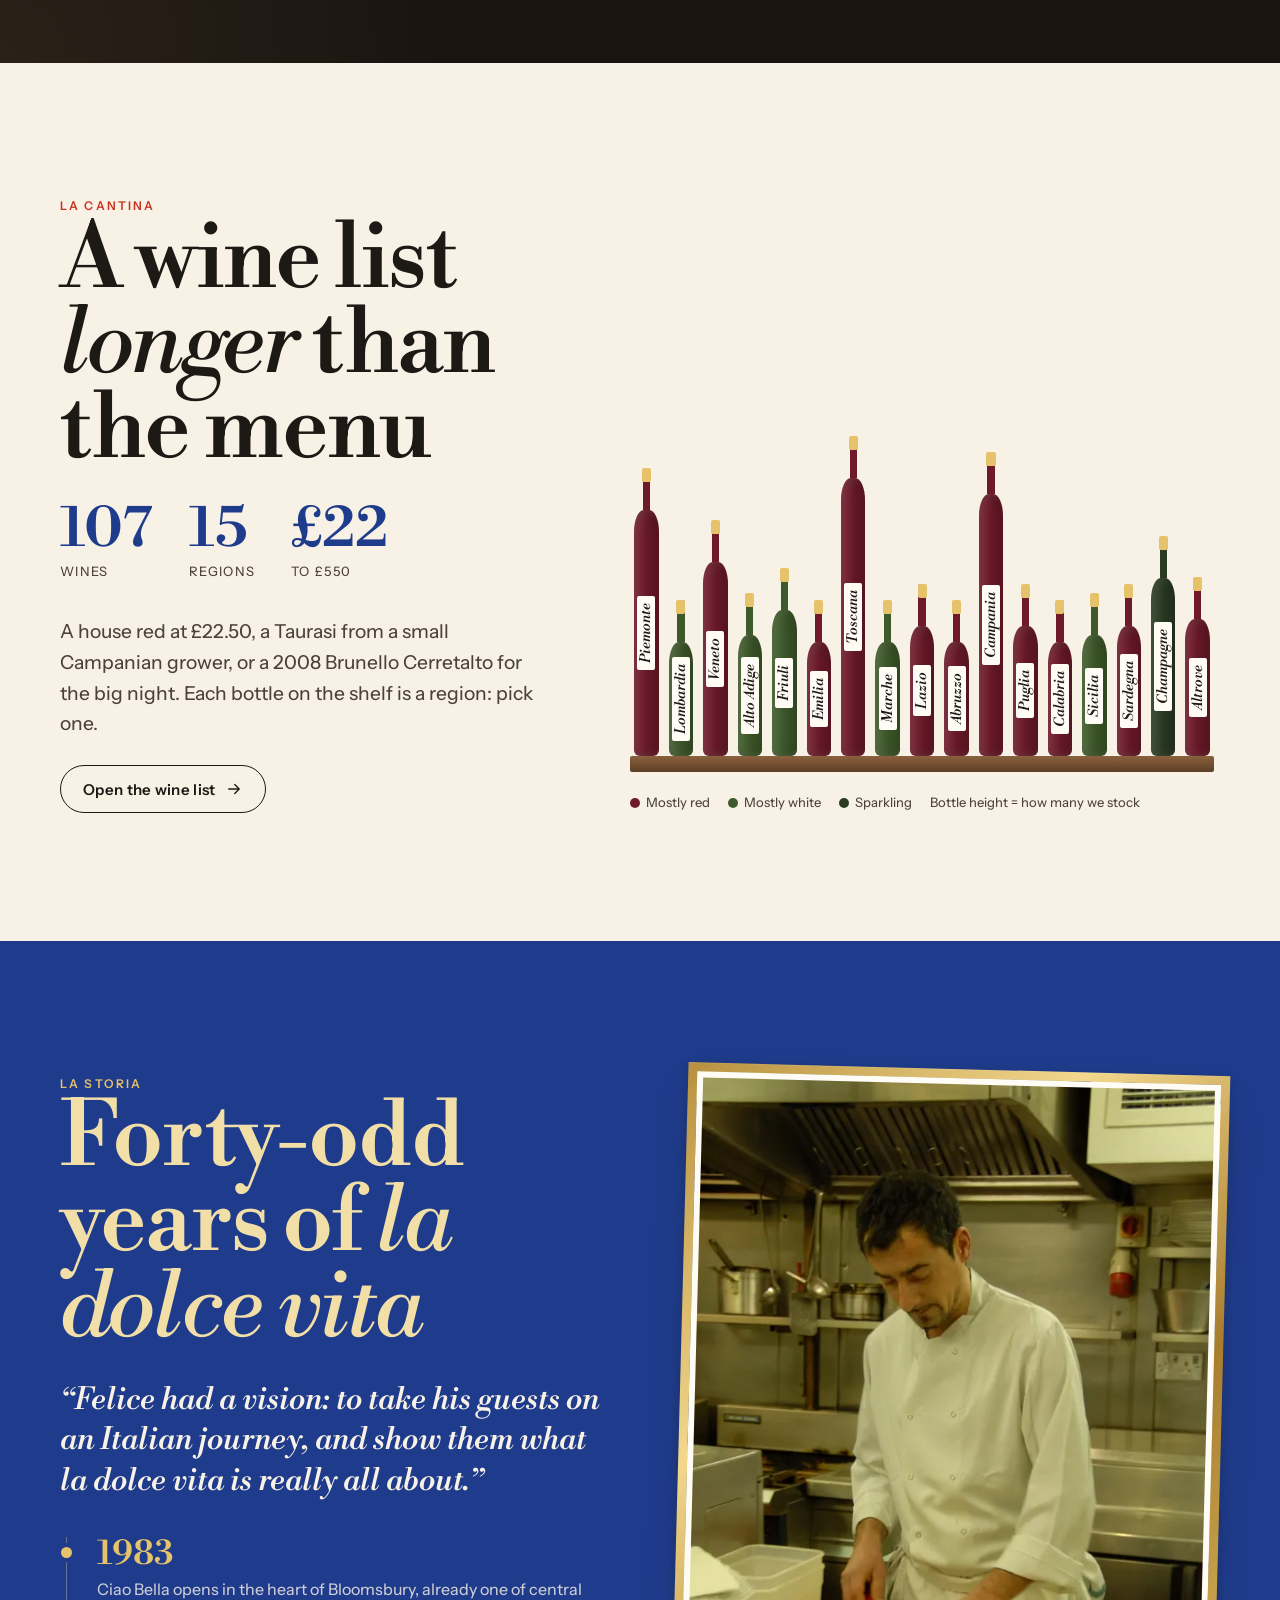
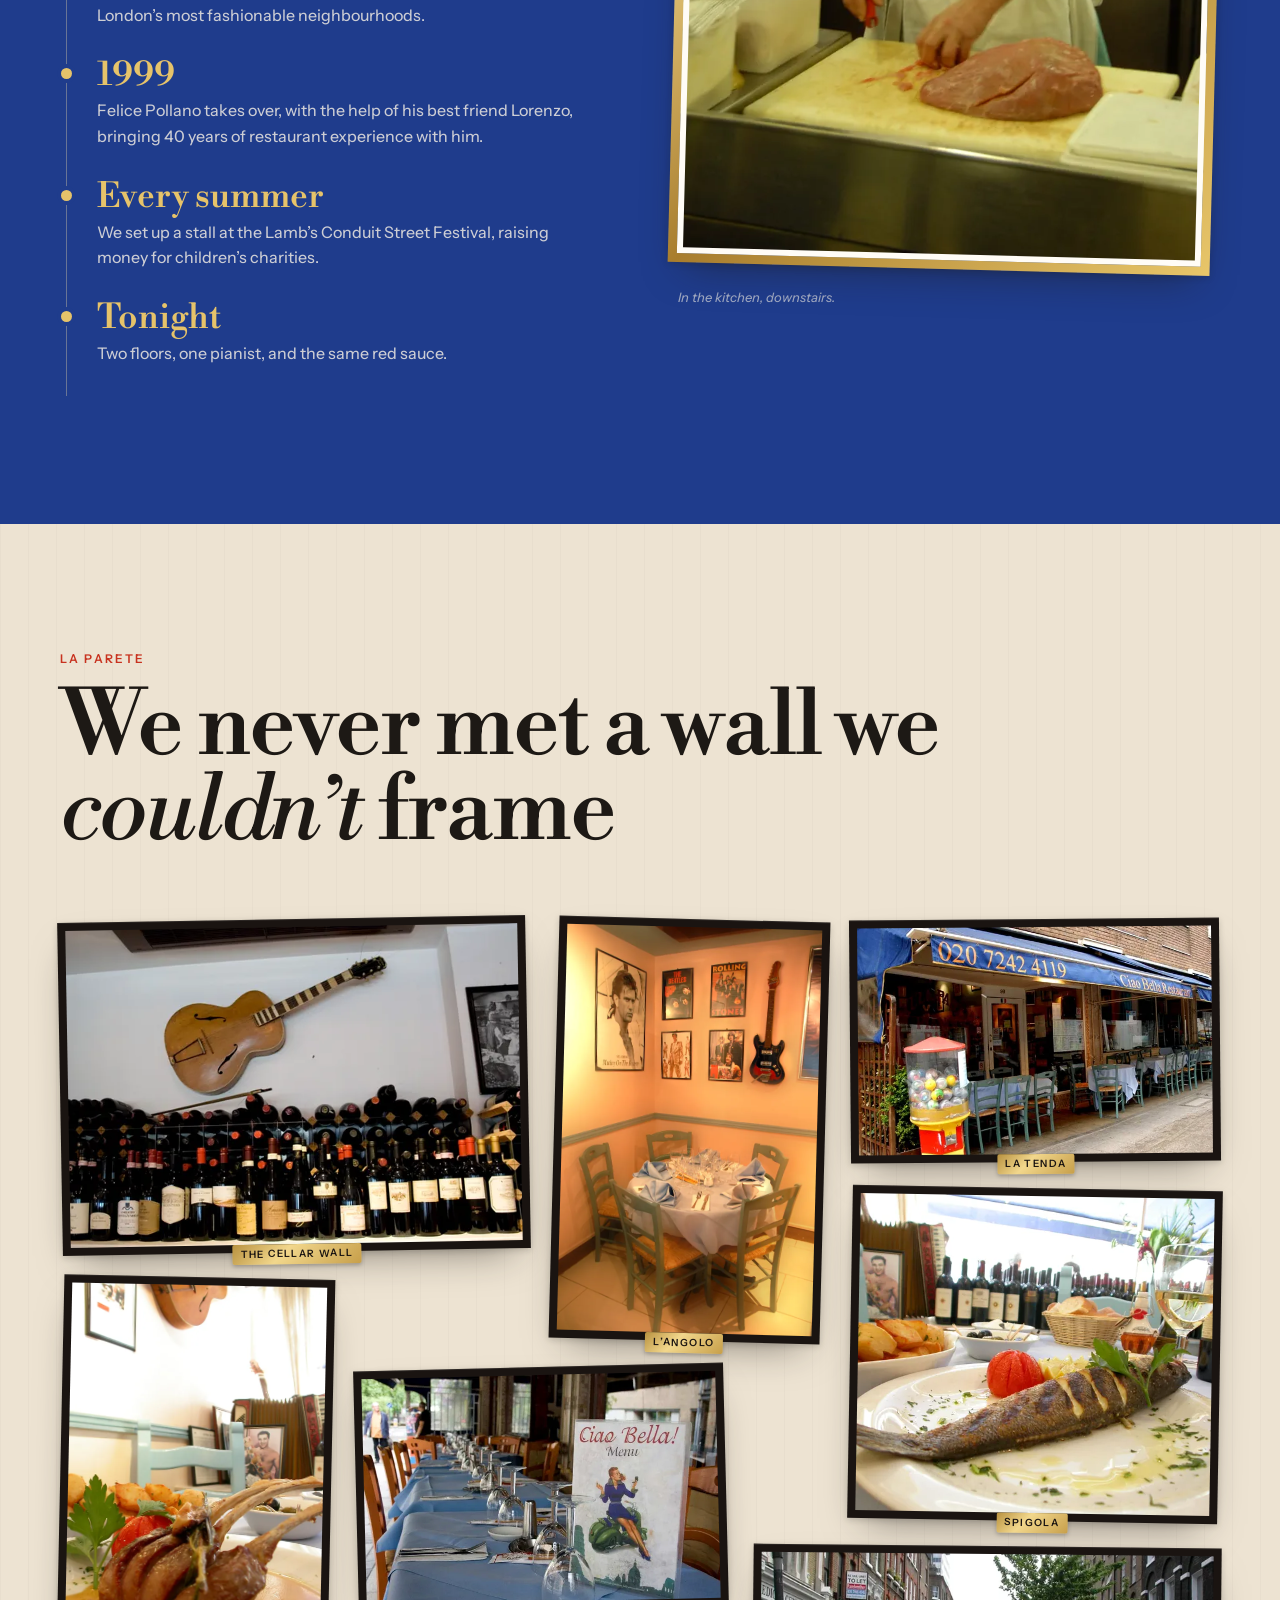
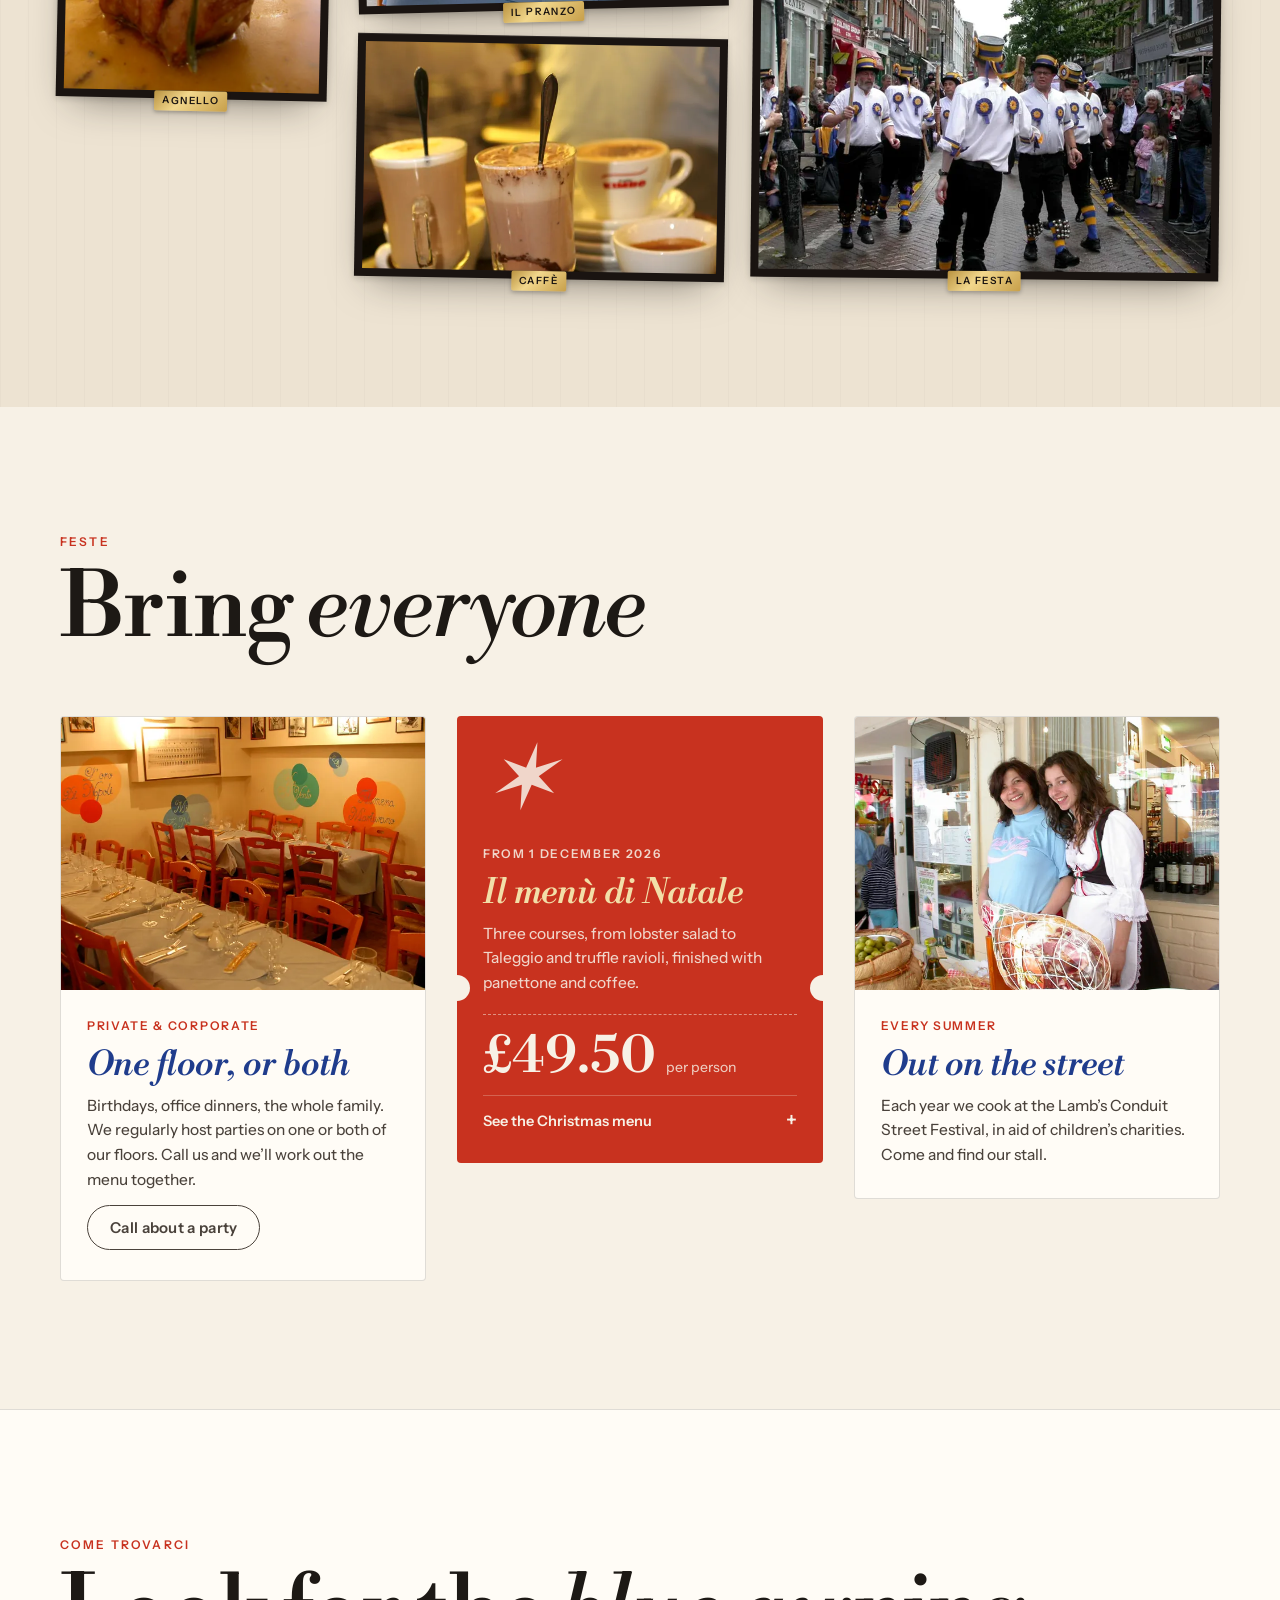
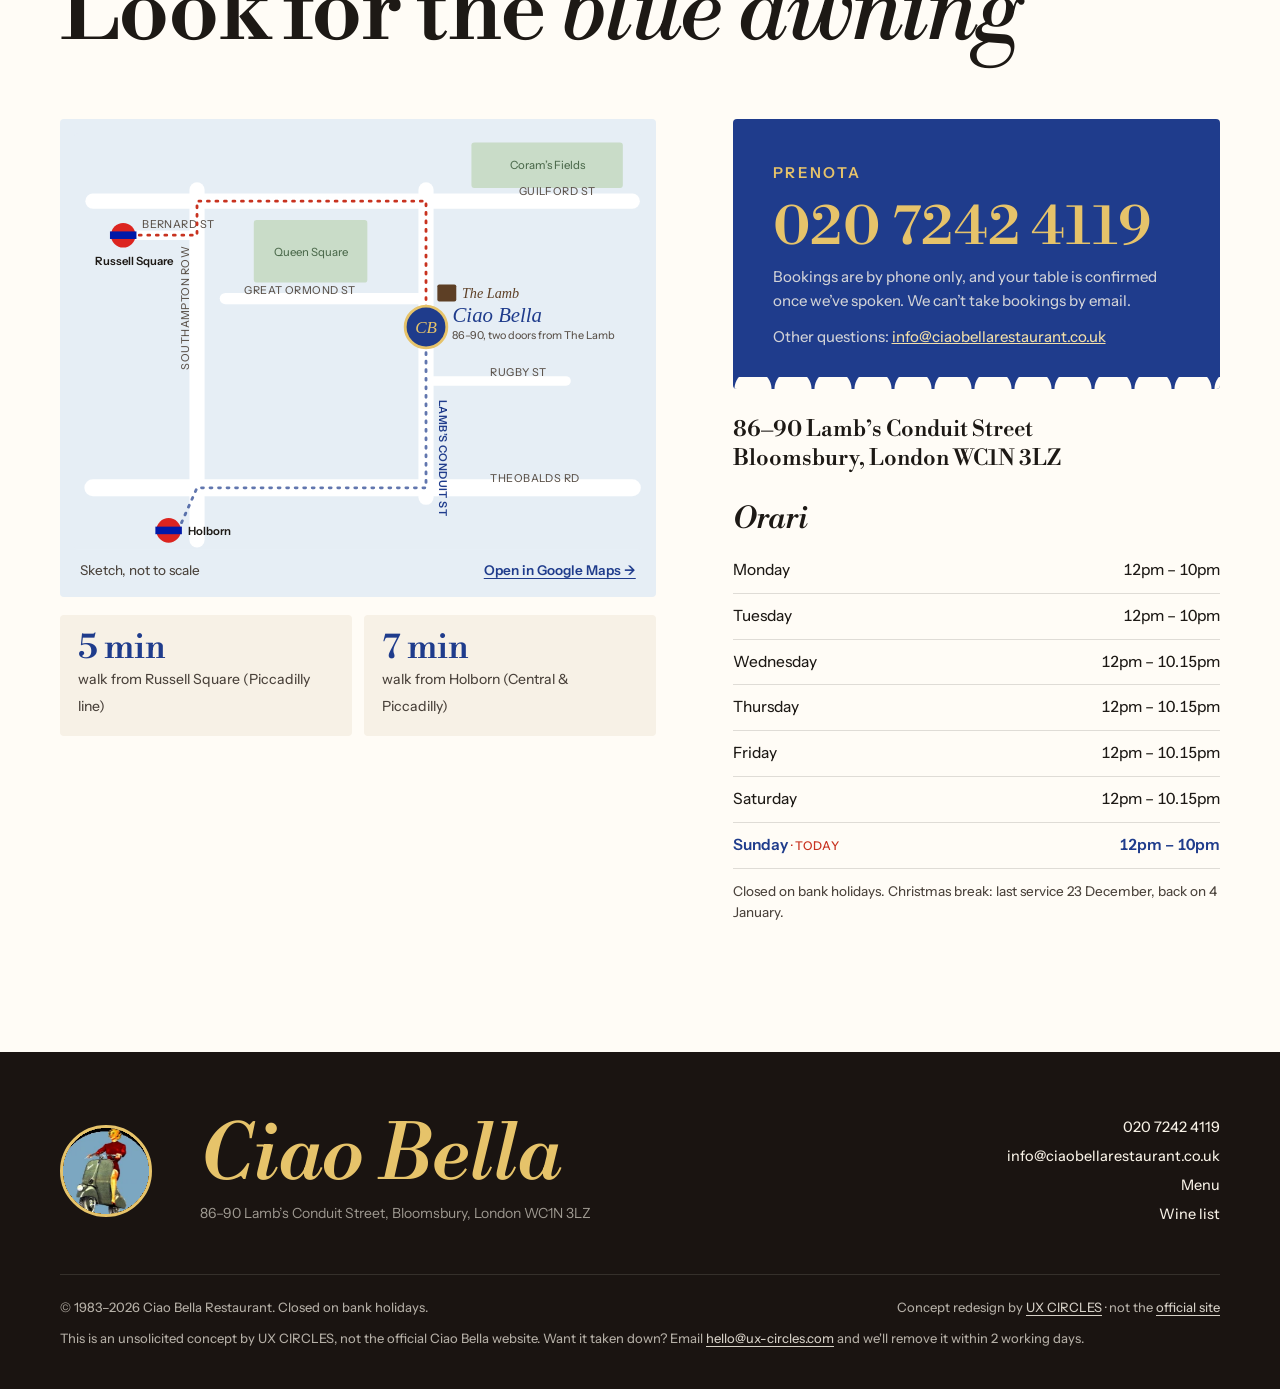
==== commit 679c524b: "Make the header phone and body text easier to read on phones Set the awning phone number in Instrume" ====
--- a/index.html
+++ b/index.html
@@ -27,7 +27,7 @@
   <link rel="preconnect" href="https://fonts.googleapis.com">
   <link rel="preconnect" href="https://fonts.gstatic.com" crossorigin>
   <link href="https://fonts.googleapis.com/css2?family=Libre+Bodoni:ital,wght@0,400..700;1,400..700&family=Instrument+Sans:wght@400..700&family=Caveat:wght@500..700&display=swap" rel="stylesheet">
-  <link rel="stylesheet" href="styles.css?v=16">
+  <link rel="stylesheet" href="styles.css?v=17">
 <script type="application/ld+json">
   {
     "@context": "https://schema.org",
--- a/styles.css
+++ b/styles.css
@@ -15,7 +15,7 @@
   --cream: #F7F1E6;
   --paper: #FFFCF6;
   --ink: #1D1915;
-  --ink-soft: #5B524A;
+  --ink-soft: #4A423B;
   --espresso: #1A1411;
   --line: rgba(29, 25, 21, .14);
 
@@ -39,7 +39,7 @@
   margin: 0;
   background: var(--cream);
   color: var(--ink);
-  font: 400 17px/1.6 var(--f-body);
+  font: 450 17px/1.6 var(--f-body);
   -webkit-font-smoothing: antialiased;
 }
 img { display: block; max-width: 100%; height: auto; }
@@ -131,7 +131,7 @@
 }
 .lang-switch:hover { color: var(--awning); background: var(--gold); border-color: var(--gold); }
 .awning-phone {
-  font: 500 22px/1 var(--f-display); letter-spacing: .04em; color: var(--gold);
+  font: 600 21px/1 var(--f-body); letter-spacing: .01em; font-variant-numeric: tabular-nums; color: var(--gold);
   text-decoration: none; white-space: nowrap; display: flex; align-items: center; gap: 10px;
 }
 .awning-phone small { font: 600 10px/1 var(--f-body); letter-spacing: .18em; text-transform: uppercase; color: rgba(242, 223, 168, .65); }
@@ -150,7 +150,7 @@
     background: var(--awning); padding: 18px var(--gutter) 34px;
   }
   .nav.is-open ul { flex-direction: column; gap: 4px; }
-  .nav.is-open a { display: block; font: italic 400 30px/1.4 var(--f-display); color: var(--gold-soft); }
+  .nav.is-open a { display: block; font: italic 500 30px/1.4 var(--f-display); color: var(--gold-soft); }
 }
 @media (max-width: 520px) {
   .brand-since { display: none; }
@@ -169,7 +169,7 @@
 .hero { position: relative; padding: clamp(56px, 8vw, 110px) 0 clamp(64px, 8vw, 110px); overflow: hidden; }
 .hero-grid { display: grid; grid-template-columns: minmax(0, 1.08fr) minmax(0, .92fr); gap: clamp(32px, 5vw, 72px); align-items: center; }
 .hero-title {
-  font-family: var(--f-display); font-weight: 400; letter-spacing: -.035em; line-height: .82;
+  font-family: var(--f-display); font-weight: 500; letter-spacing: -.035em; line-height: .82;
   font-size: clamp(84px, 13.5vw, 200px);
   margin: 22px 0 28px;
 }
@@ -212,7 +212,7 @@
 }
 .stamp svg { display: block; width: 100%; height: 100%; overflow: visible; }
 .stamp .ring-text { font: 600 9.5px/1 var(--f-body); letter-spacing: .22em; fill: var(--cream); }
-.stamp .dal { font: italic 400 13px/1 var(--f-display); fill: var(--cream); }
+.stamp .dal { font: italic 500 13px/1 var(--f-display); fill: var(--cream); }
 .stamp .year { font: 600 31px/1 var(--f-display); letter-spacing: -.02em; fill: var(--cream); }
 
 @media (max-width: 900px) {
@@ -312,7 +312,7 @@
 .menu-index ol { display: grid; gap: 2px; counter-reset: c; }
 .menu-index a {
   display: flex; align-items: baseline; gap: 10px; padding: 6px 0;
-  font: italic 400 24px/1.1 var(--f-display); color: var(--ink-soft); text-decoration: none;
+  font: italic 500 24px/1.1 var(--f-display); color: var(--ink-soft); text-decoration: none;
   transition: color .2s, transform .2s;
 }
 .menu-index a::before { counter-increment: c; content: counter(c, upper-roman); font: 600 10px/1 var(--f-body); letter-spacing: .1em; width: 22px; color: var(--awning); opacity: .6; }
@@ -334,7 +334,7 @@
 }
 .course + .course { margin-top: clamp(48px, 6vw, 80px); padding-top: clamp(40px, 5vw, 64px); border-top: 1px solid var(--line); }
 .course-head { display: flex; align-items: baseline; justify-content: space-between; gap: 8px 24px; flex-wrap: wrap; margin-bottom: 26px; }
-.course-head h3 { font: italic 400 clamp(40px, 5vw, 64px)/1 var(--f-display); letter-spacing: -.02em; color: var(--awning); }
+.course-head h3 { font: italic 500 clamp(40px, 5vw, 64px)/1 var(--f-display); letter-spacing: -.02em; color: var(--awning); }
 .course-head p { font-size: 13px; letter-spacing: .14em; text-transform: uppercase; color: var(--ink-soft); }
 .course-note { font-size: 14px; color: var(--ink-soft); margin: -10px 0 22px; font-style: italic; }
 .dishes { display: grid; grid-template-columns: repeat(2, minmax(0, 1fr)); gap: 4px clamp(28px, 4vw, 56px); }
@@ -472,7 +472,7 @@
 .story .kicker { color: var(--gold); }
 .story-grid { display: grid; grid-template-columns: minmax(0, 1fr) minmax(0, 1fr); gap: clamp(36px, 6vw, 90px); align-items: start; }
 .story .h-display { color: var(--gold-soft); }
-.story-quote { font: italic 400 clamp(22px, 2.4vw, 30px)/1.35 var(--f-display); color: var(--cream); margin: 28px 0 36px; max-width: 22em; }
+.story-quote { font: italic 500 clamp(22px, 2.4vw, 30px)/1.35 var(--f-display); color: var(--cream); margin: 28px 0 36px; max-width: 22em; }
 .timeline { display: grid; gap: 0; border-left: 1px solid rgba(242,223,168,.35); margin-left: 6px; }
 .timeline li { position: relative; padding: 0 0 30px 30px; }
 .timeline li::before { content: ""; position: absolute; left: -6px; top: 10px; width: 11px; height: 11px; border-radius: 50%; background: var(--gold); box-shadow: 0 0 0 4px var(--awning); }
@@ -525,7 +525,7 @@
 .occasion { background: var(--paper); border: 1px solid var(--line); border-radius: var(--radius); overflow: hidden; display: flex; flex-direction: column; }
 .occasion img { aspect-ratio: 4/3; object-fit: cover; width: 100%; }
 .occasion-body { padding: 26px 26px 30px; display: grid; gap: 12px; }
-.occasion h3 { font: italic 400 34px/1 var(--f-display); color: var(--awning); }
+.occasion h3 { font: italic 500 34px/1 var(--f-display); color: var(--awning); }
 .occasion p { color: var(--ink-soft); font-size: 15.5px; }
 .occasion .meta { font-size: 12px; letter-spacing: .14em; text-transform: uppercase; color: var(--tomato); font-weight: 600; }
 /* Christmas: a ticket rather than a card */
@@ -538,7 +538,7 @@
 .occasion.ticket::before, .occasion.ticket::after { content: ""; position: absolute; width: 26px; height: 26px; border-radius: 50%; background: var(--cream); top: 58%; }
 .occasion.ticket::before { left: -13px; } .occasion.ticket::after { right: -13px; }
 .ticket-top { padding: 30px 26px 0; }
-.ticket-top .xmas-star { font: italic 400 90px/.8 var(--f-display); color: var(--gold-soft); }
+.ticket-top .xmas-star { font: italic 500 90px/.8 var(--f-display); color: var(--gold-soft); }
 .occasion details { border-top: 1px solid rgba(247,241,230,.25); padding-top: 14px; }
 .occasion summary { cursor: pointer; font-weight: 600; font-size: 14.5px; list-style: none; display: flex; justify-content: space-between; }
 .occasion summary::-webkit-details-marker { display: none; }
@@ -574,7 +574,7 @@
 .book-card p { color: rgba(247,241,230,.82); font-size: 15px; }
 .book-card .email { color: var(--gold-soft); }
 .hours { margin-top: 30px; }
-.hours h3 { font: italic 400 30px/1 var(--f-display); margin-bottom: 14px; }
+.hours h3 { font: italic 500 30px/1 var(--f-display); margin-bottom: 14px; }
 .hours table { width: 100%; border-collapse: collapse; font-size: 15.5px; }
 .hours td { padding: 10px 0; border-bottom: 1px solid var(--line); }
 .hours td:last-child { text-align: right; font-variant-numeric: tabular-nums; }
@@ -582,7 +582,7 @@
 .hours tr.is-today td:first-child::after { content: " · today"; font-weight: 500; font-size: 12px; letter-spacing: .08em; text-transform: uppercase; color: var(--tomato); }
 .hours tr.is-today td:first-child:lang(it)::after { content: " · oggi"; }
 .hours .hours-note { margin-top: 12px; font-size: 13.5px; color: var(--ink-soft); }
-.address { font-style: normal; margin-top: 26px; font: 400 22px/1.35 var(--f-display); }
+.address { font-style: normal; margin-top: 26px; font: 500 22px/1.35 var(--f-display); }
 @media (max-width: 900px) { .visit-grid { grid-template-columns: 1fr; } }
 
 /* ---------- Footer ---------- */
@@ -590,7 +590,7 @@
 .footer-grid { display: grid; grid-template-columns: auto 1fr auto; gap: 32px 48px; align-items: center; }
 .badge { width: 92px; height: 92px; border-radius: 50%; overflow: hidden; border: 3px solid var(--gold); }
 .badge img { width: 100%; height: 100%; object-fit: cover; object-position: 50% 45%; transform: scale(1.35); }
-.footer-word { font: italic 400 clamp(44px, 6vw, 80px)/1 var(--f-display); color: var(--gold); }
+.footer-word { font: italic 500 clamp(44px, 6vw, 80px)/1 var(--f-display); color: var(--gold); }
 .footer-word small { display: block; font: 400 14px/1.5 var(--f-body); color: rgba(247,241,230,.6); margin-top: 8px; }
 .footer-links { display: grid; gap: 6px; text-align: right; }
 .footer-links a { color: var(--cream); text-decoration: none; }
@@ -674,7 +674,7 @@
 .regions { display: grid; gap: clamp(48px, 6vw, 80px); padding: clamp(48px, 6vw, 80px) 0 clamp(80px, 10vw, 140px); }
 .region[hidden] { display: none; }
 .region-head { display: flex; align-items: baseline; gap: 16px; border-bottom: 2px solid var(--ink); padding-bottom: 12px; margin-bottom: 8px; scroll-margin-top: 170px; }
-.region-head h2 { font: italic 400 clamp(36px, 4.6vw, 60px)/1 var(--f-display); letter-spacing: -.02em; }
+.region-head h2 { font: italic 500 clamp(36px, 4.6vw, 60px)/1 var(--f-display); letter-spacing: -.02em; }
 .region-head span { font-size: 13px; color: var(--ink-soft); letter-spacing: .1em; text-transform: uppercase; }
 .wines { display: grid; grid-template-columns: repeat(2, minmax(0, 1fr)); gap: 0 clamp(28px, 4vw, 56px); }
 .wine { display: grid; grid-template-columns: 12px 1fr auto; gap: 2px 14px; padding: 14px 0; border-bottom: 1px solid var(--line); align-items: baseline; }
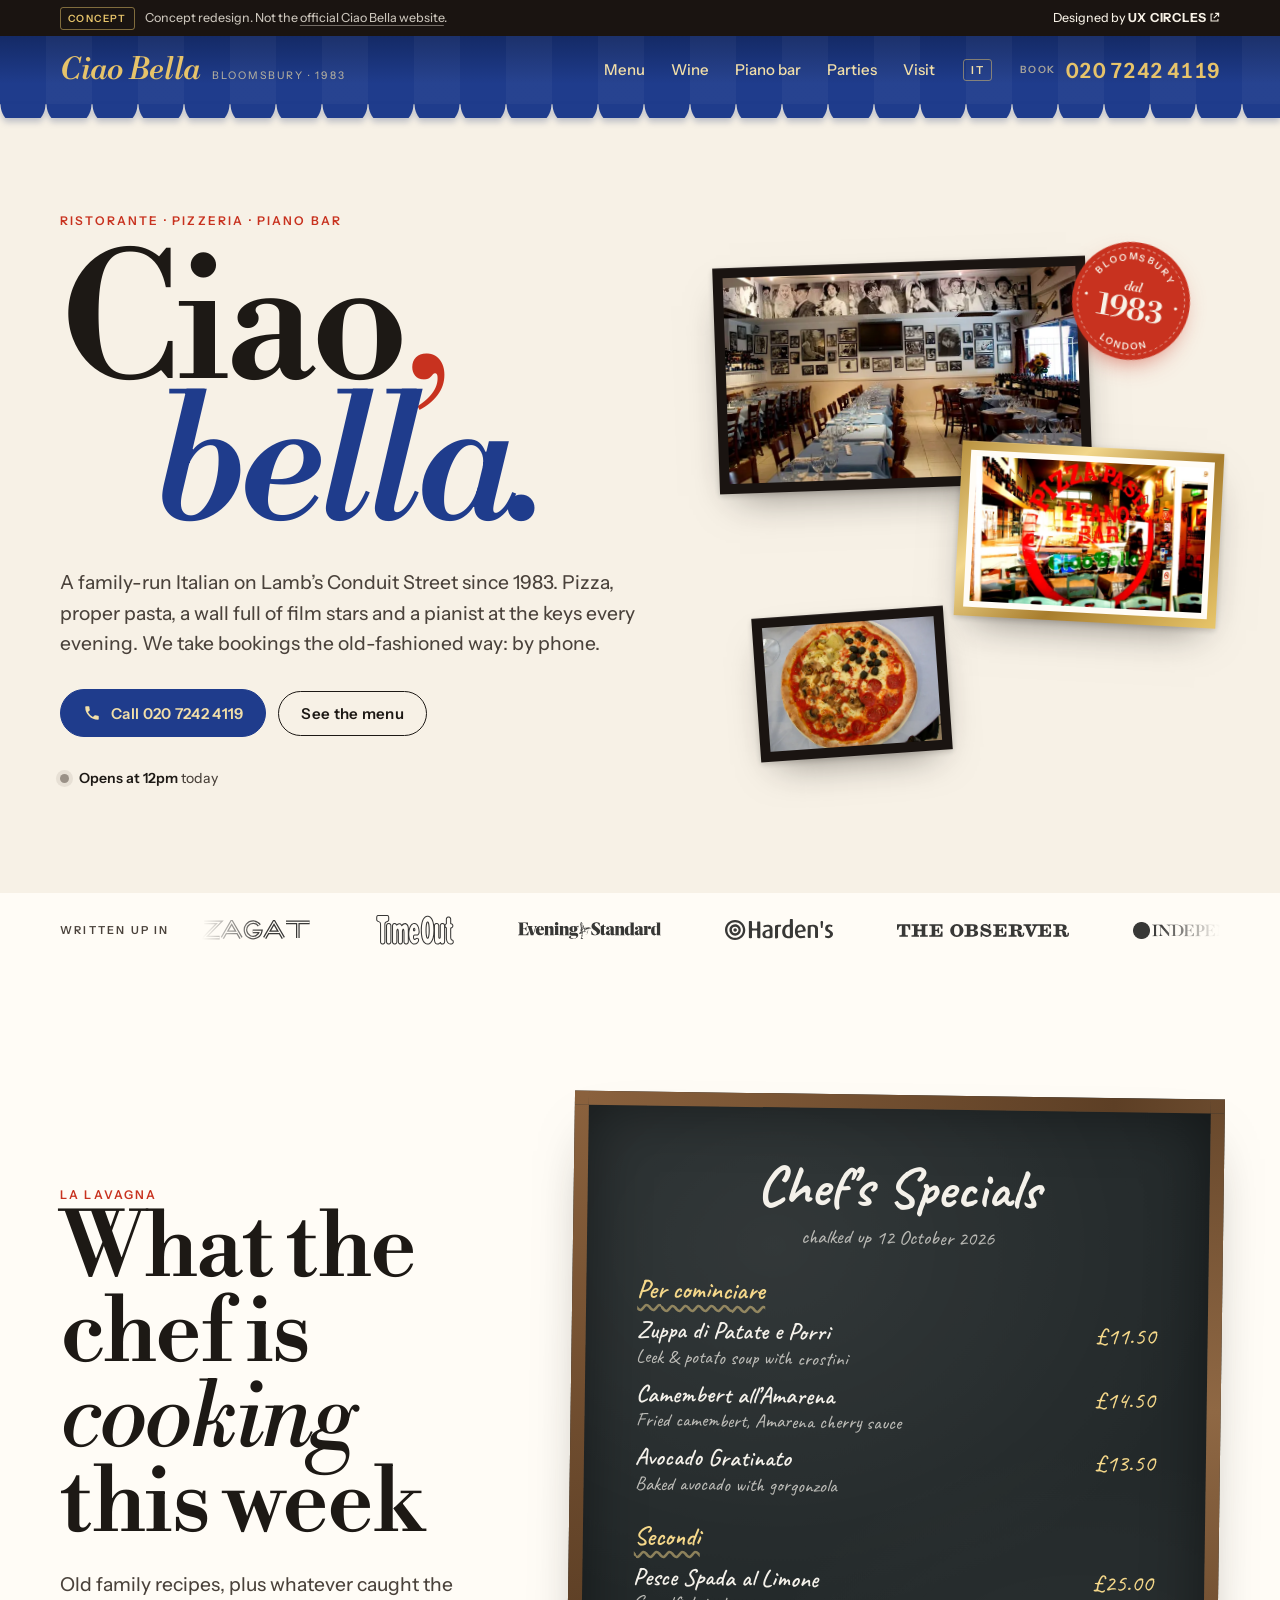
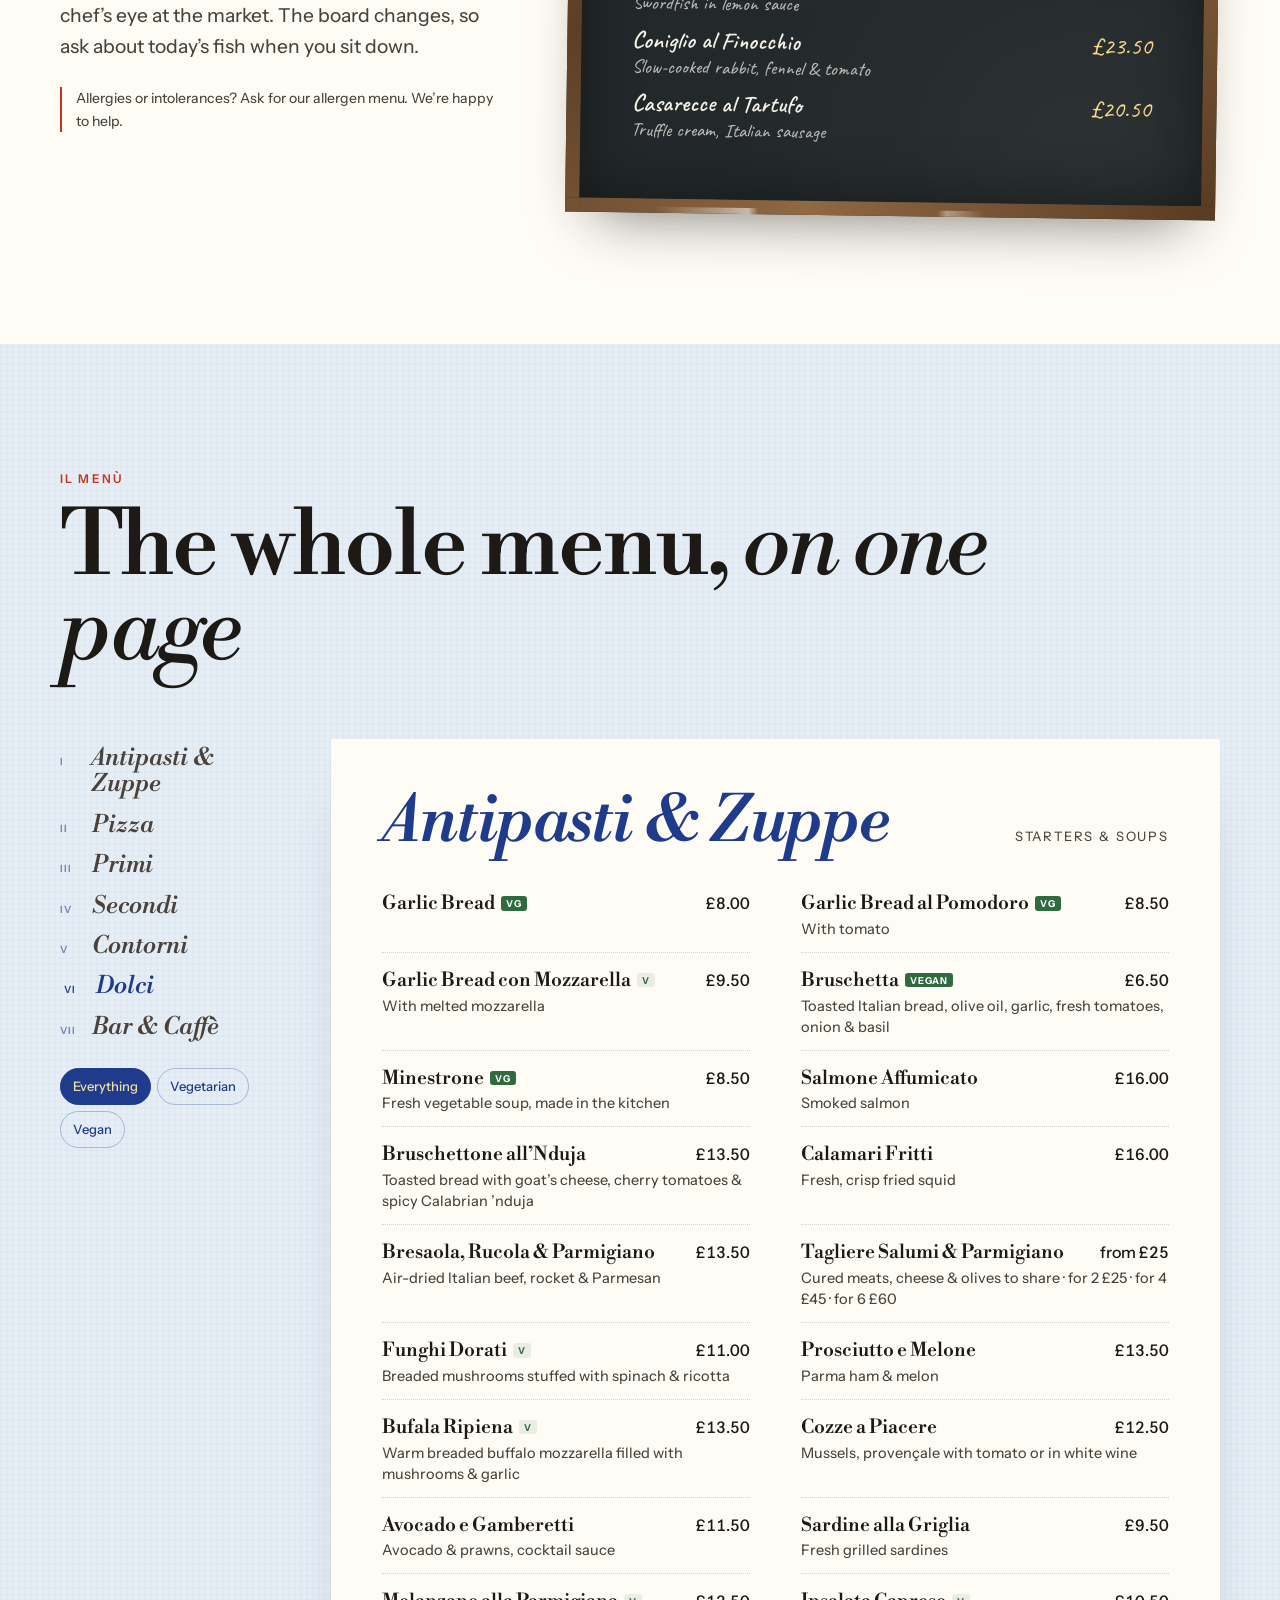
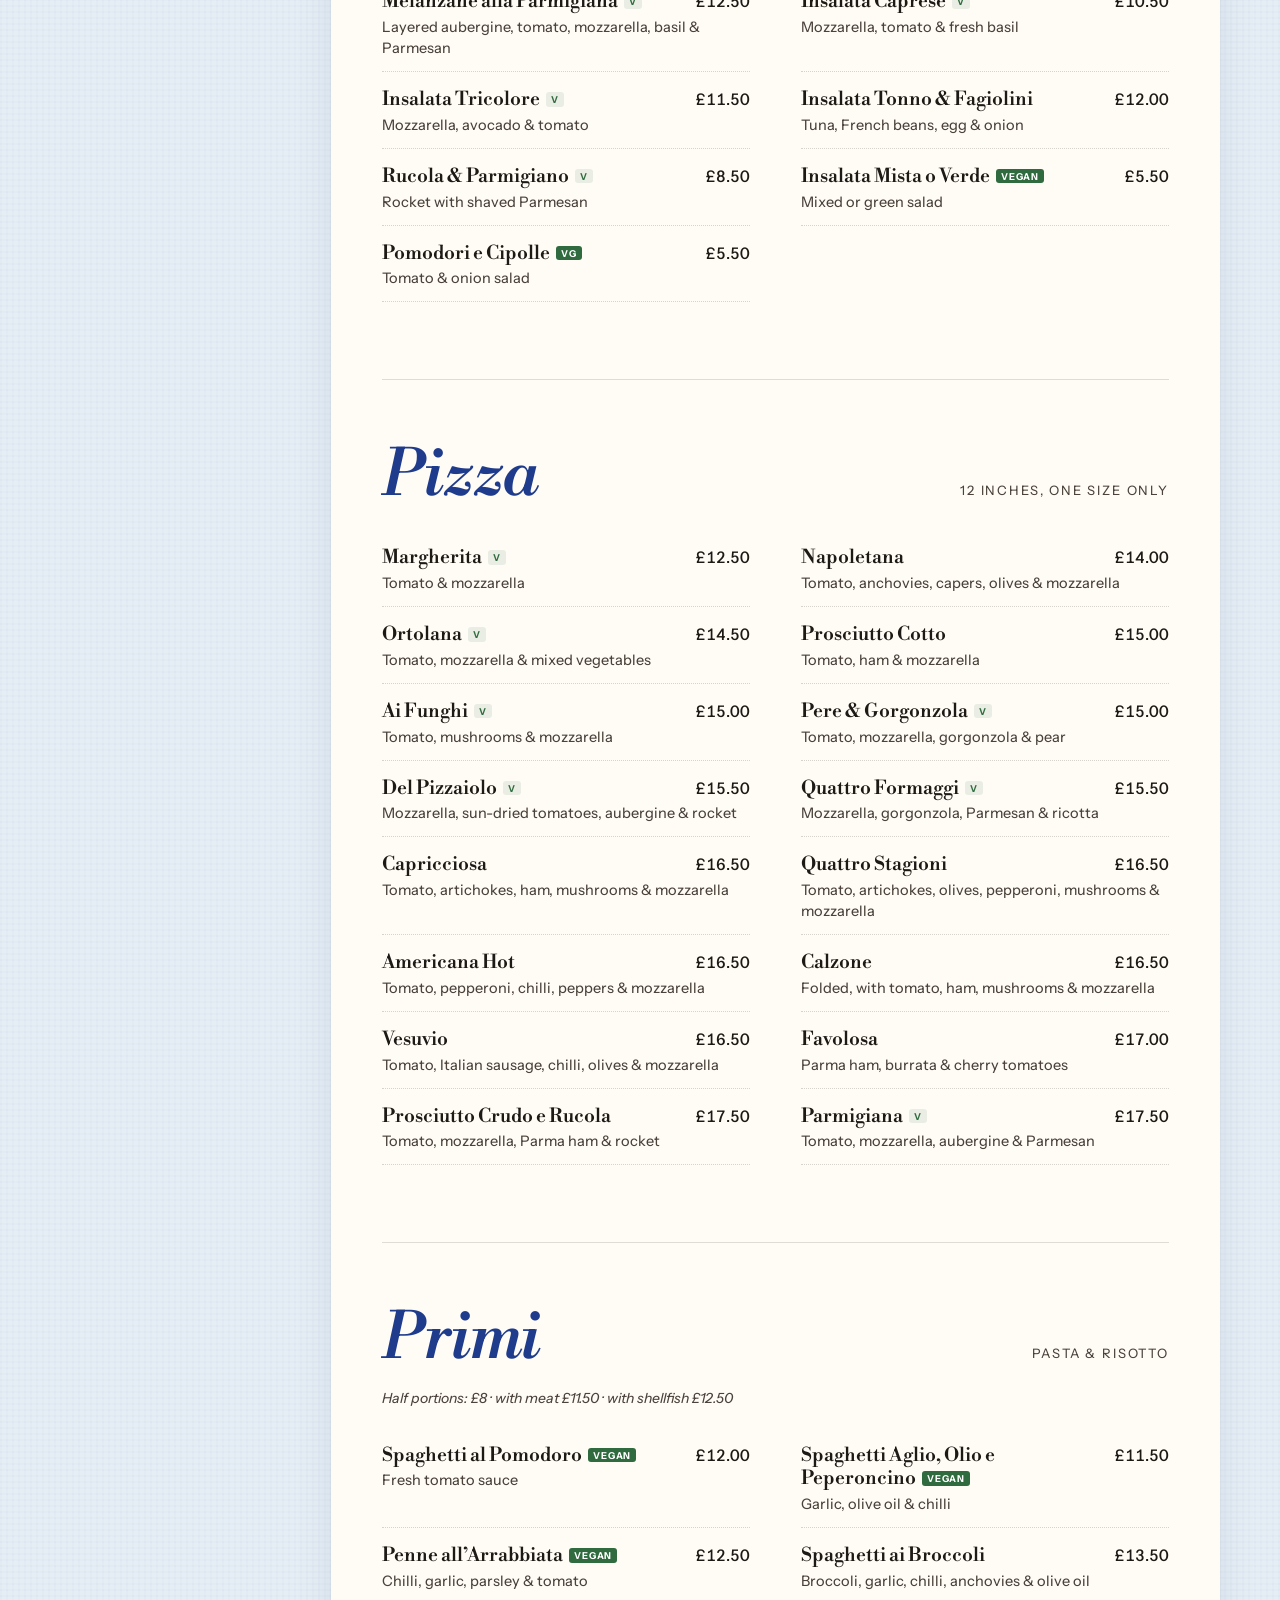
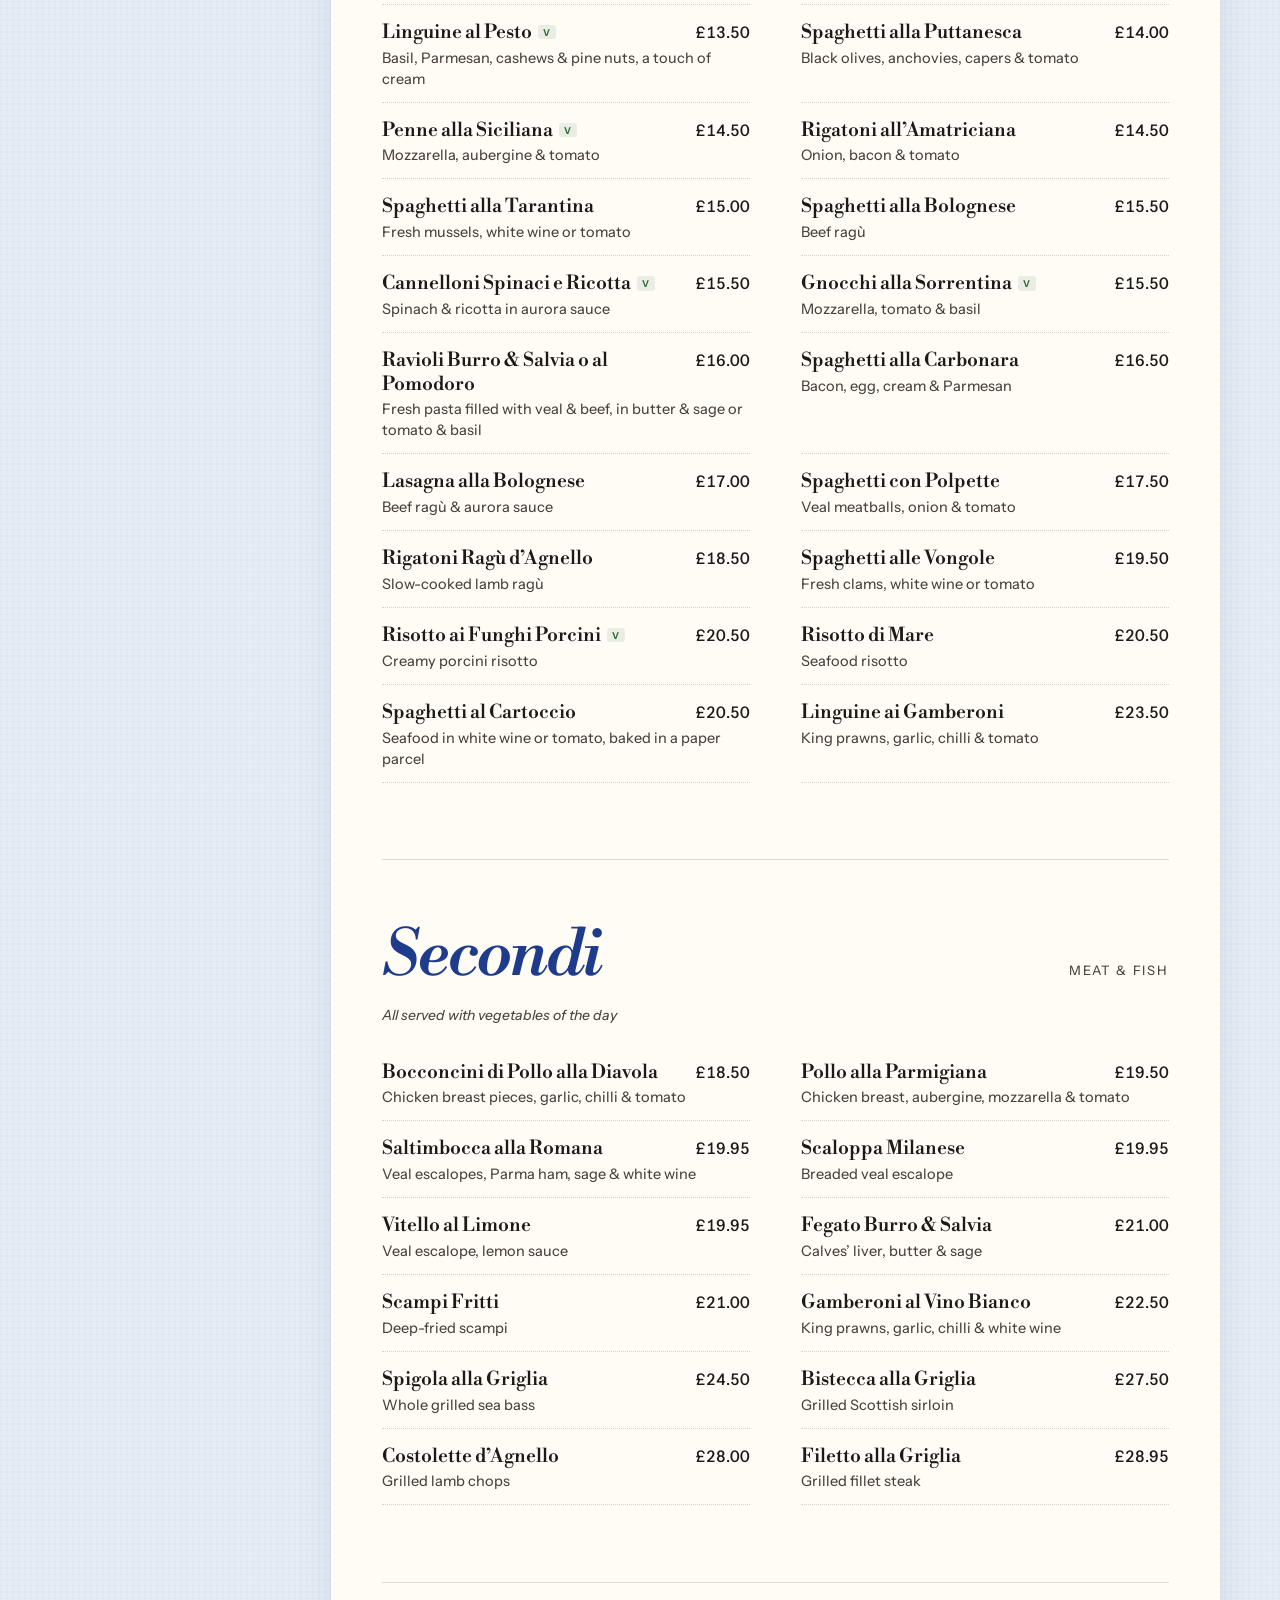
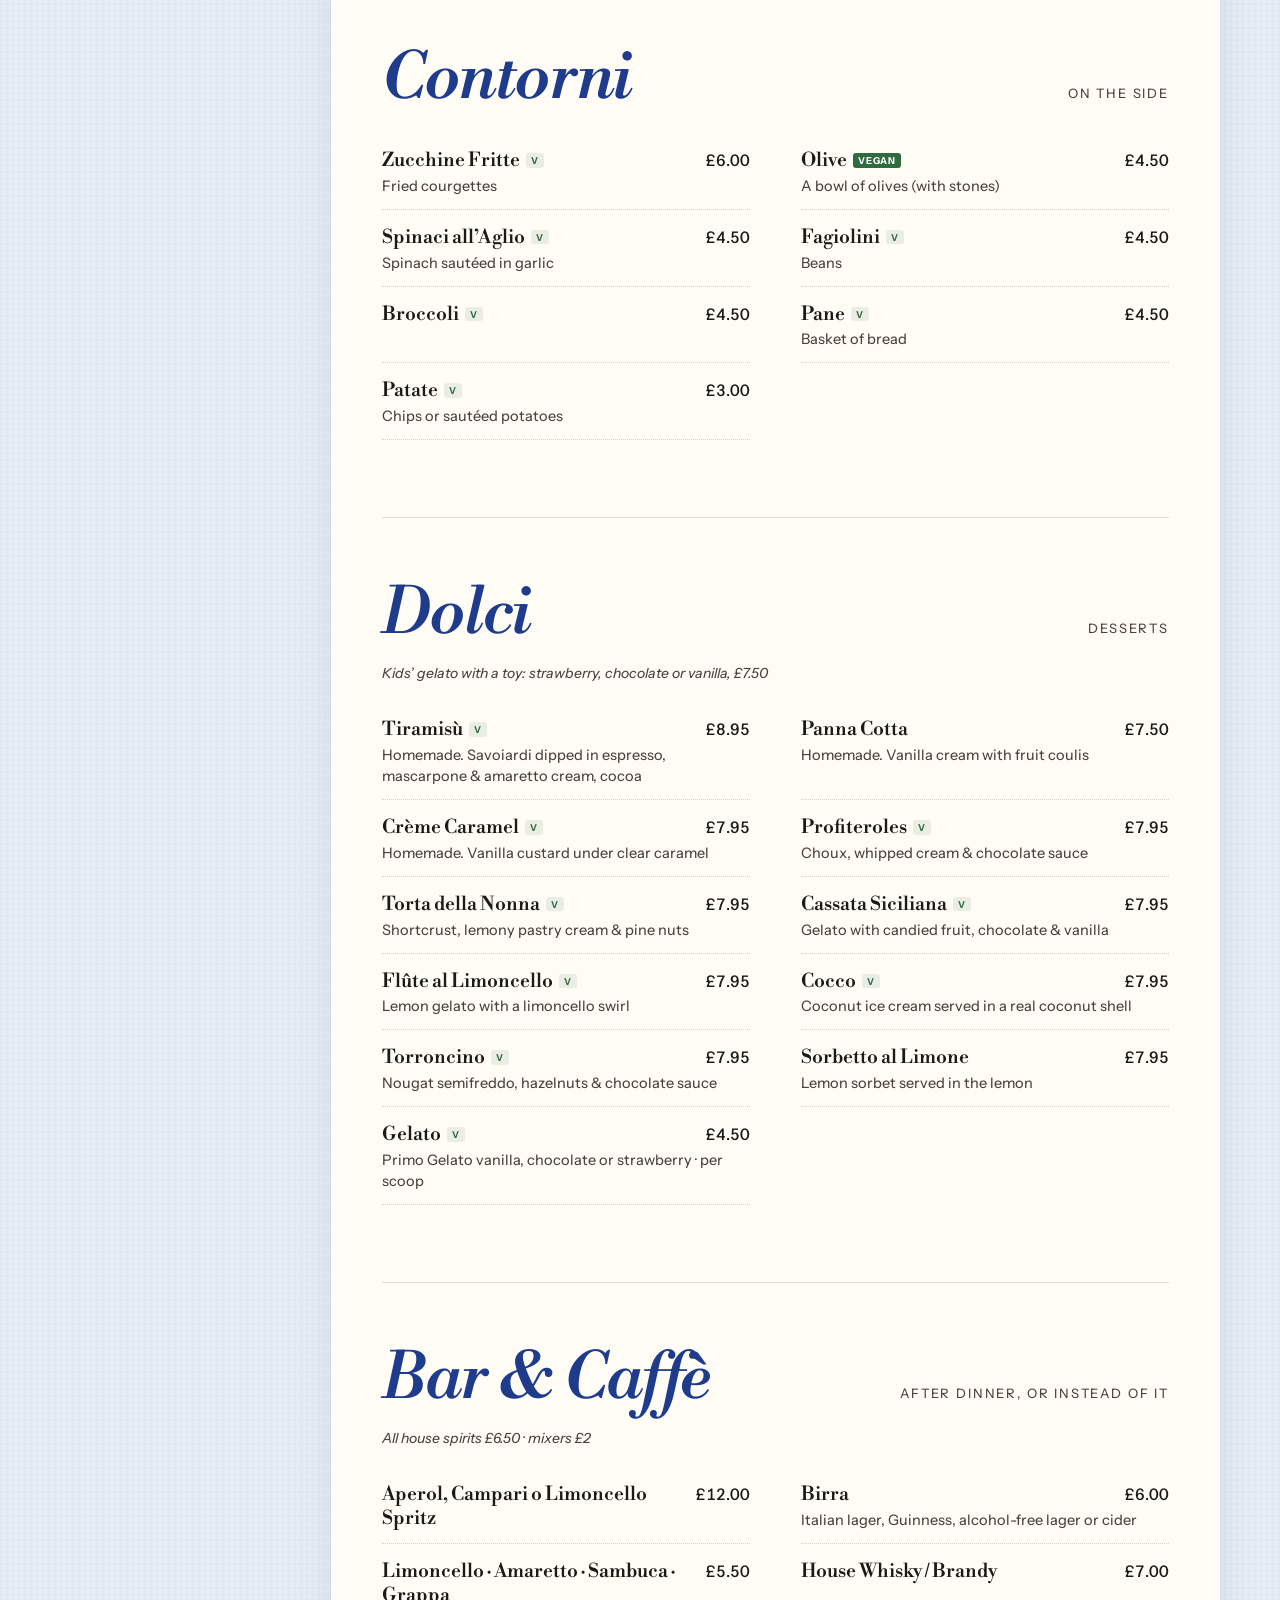
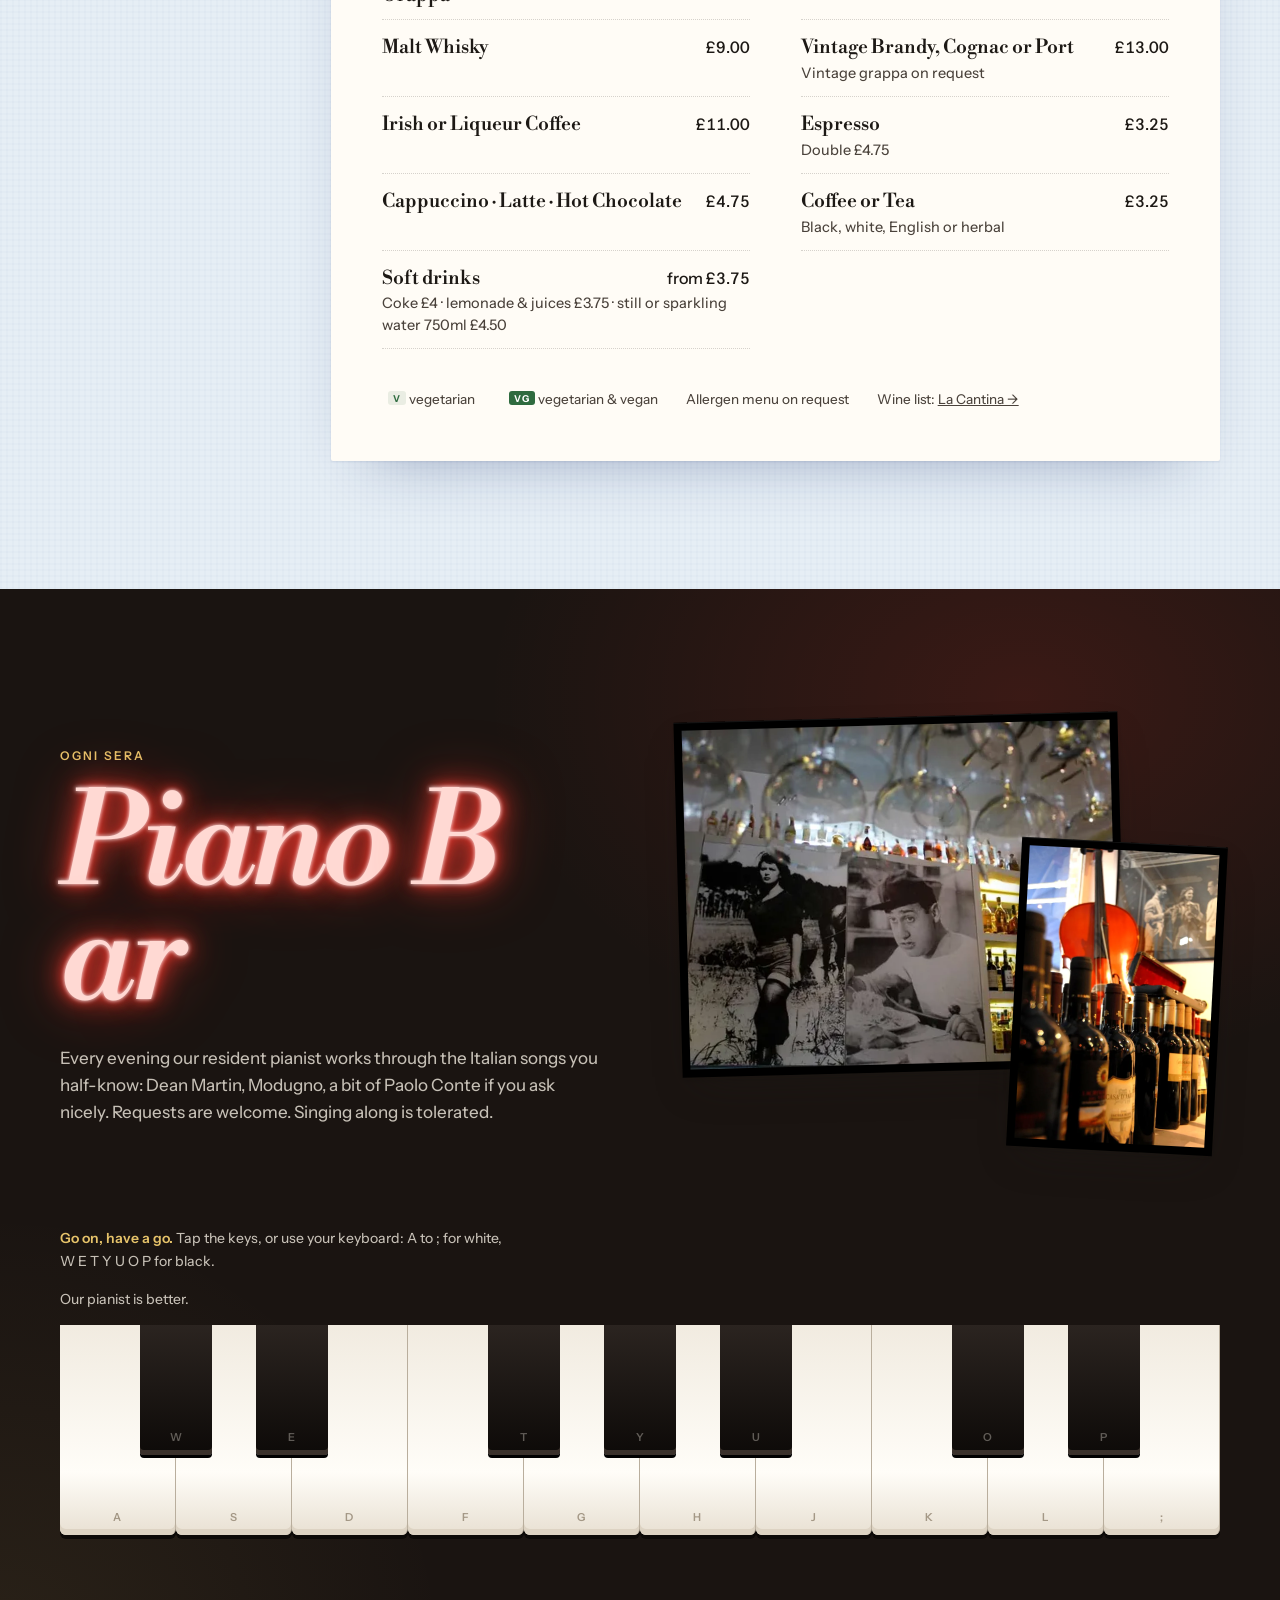
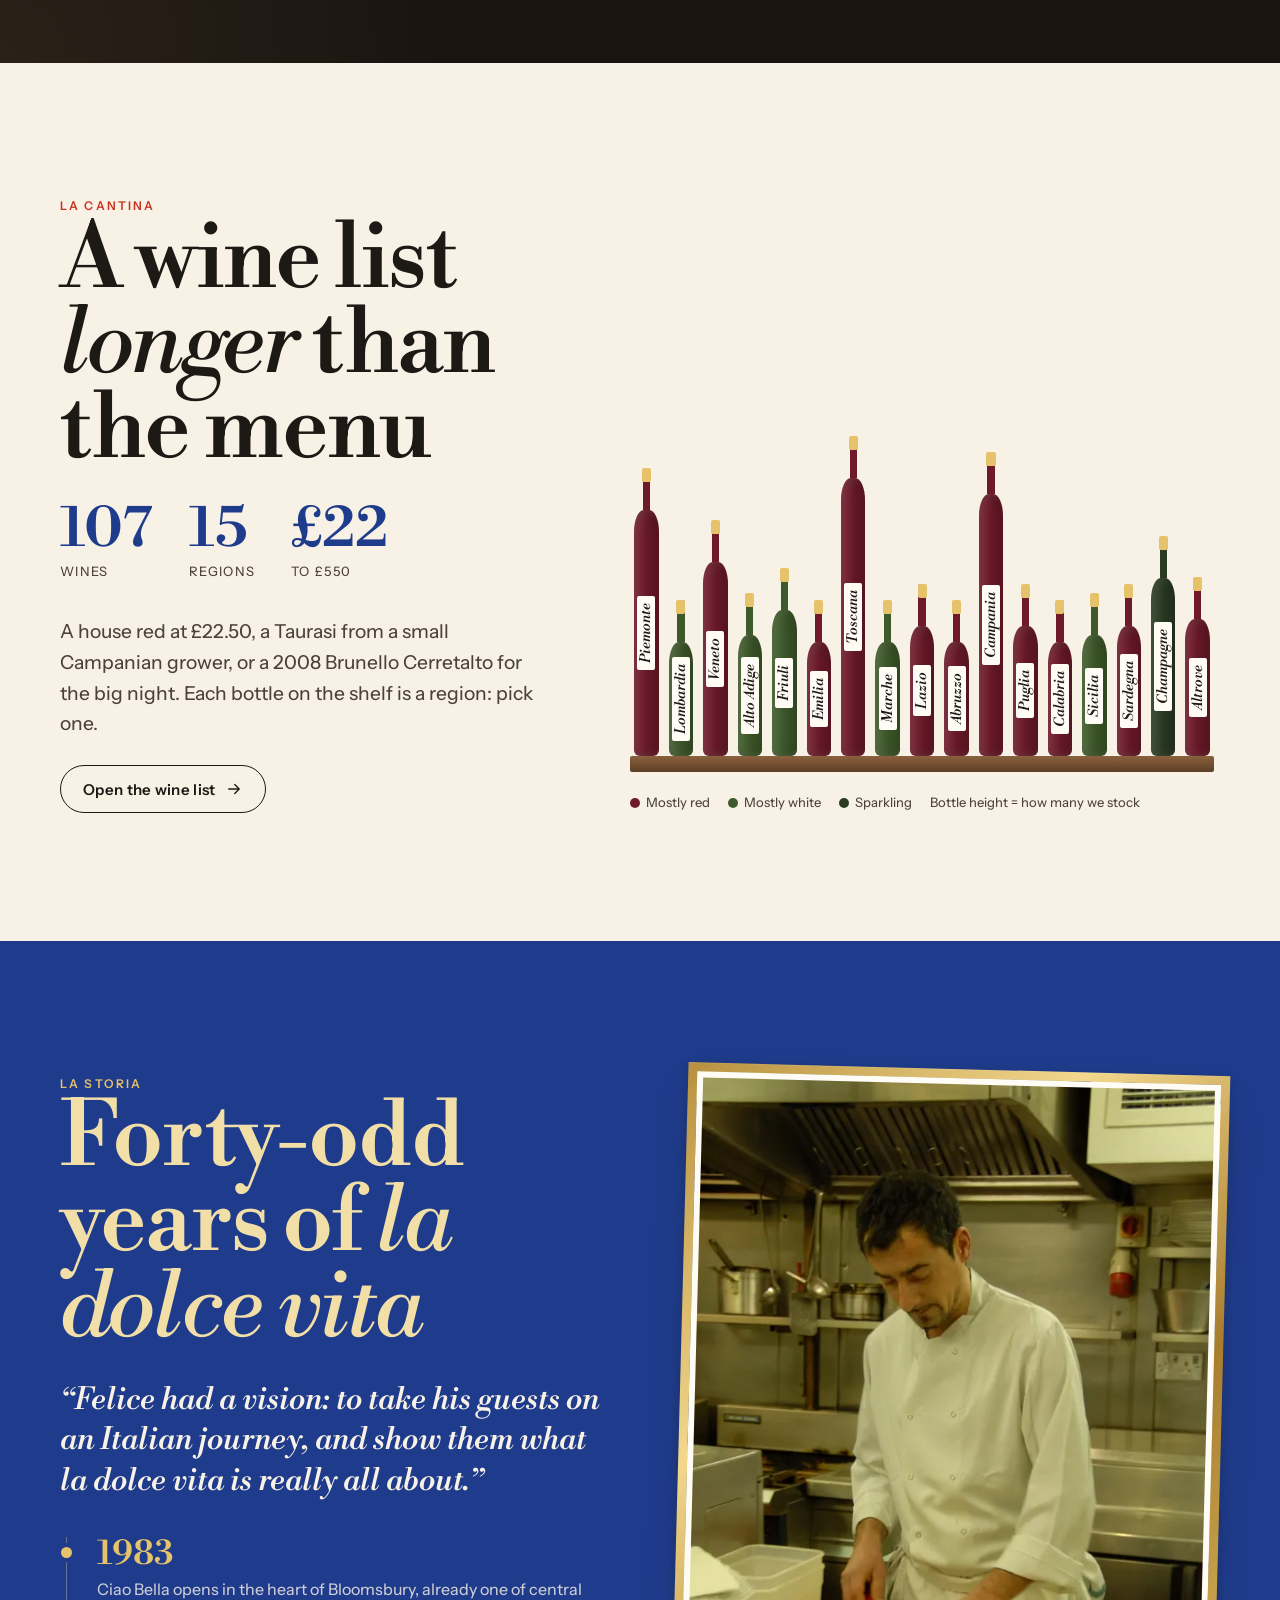
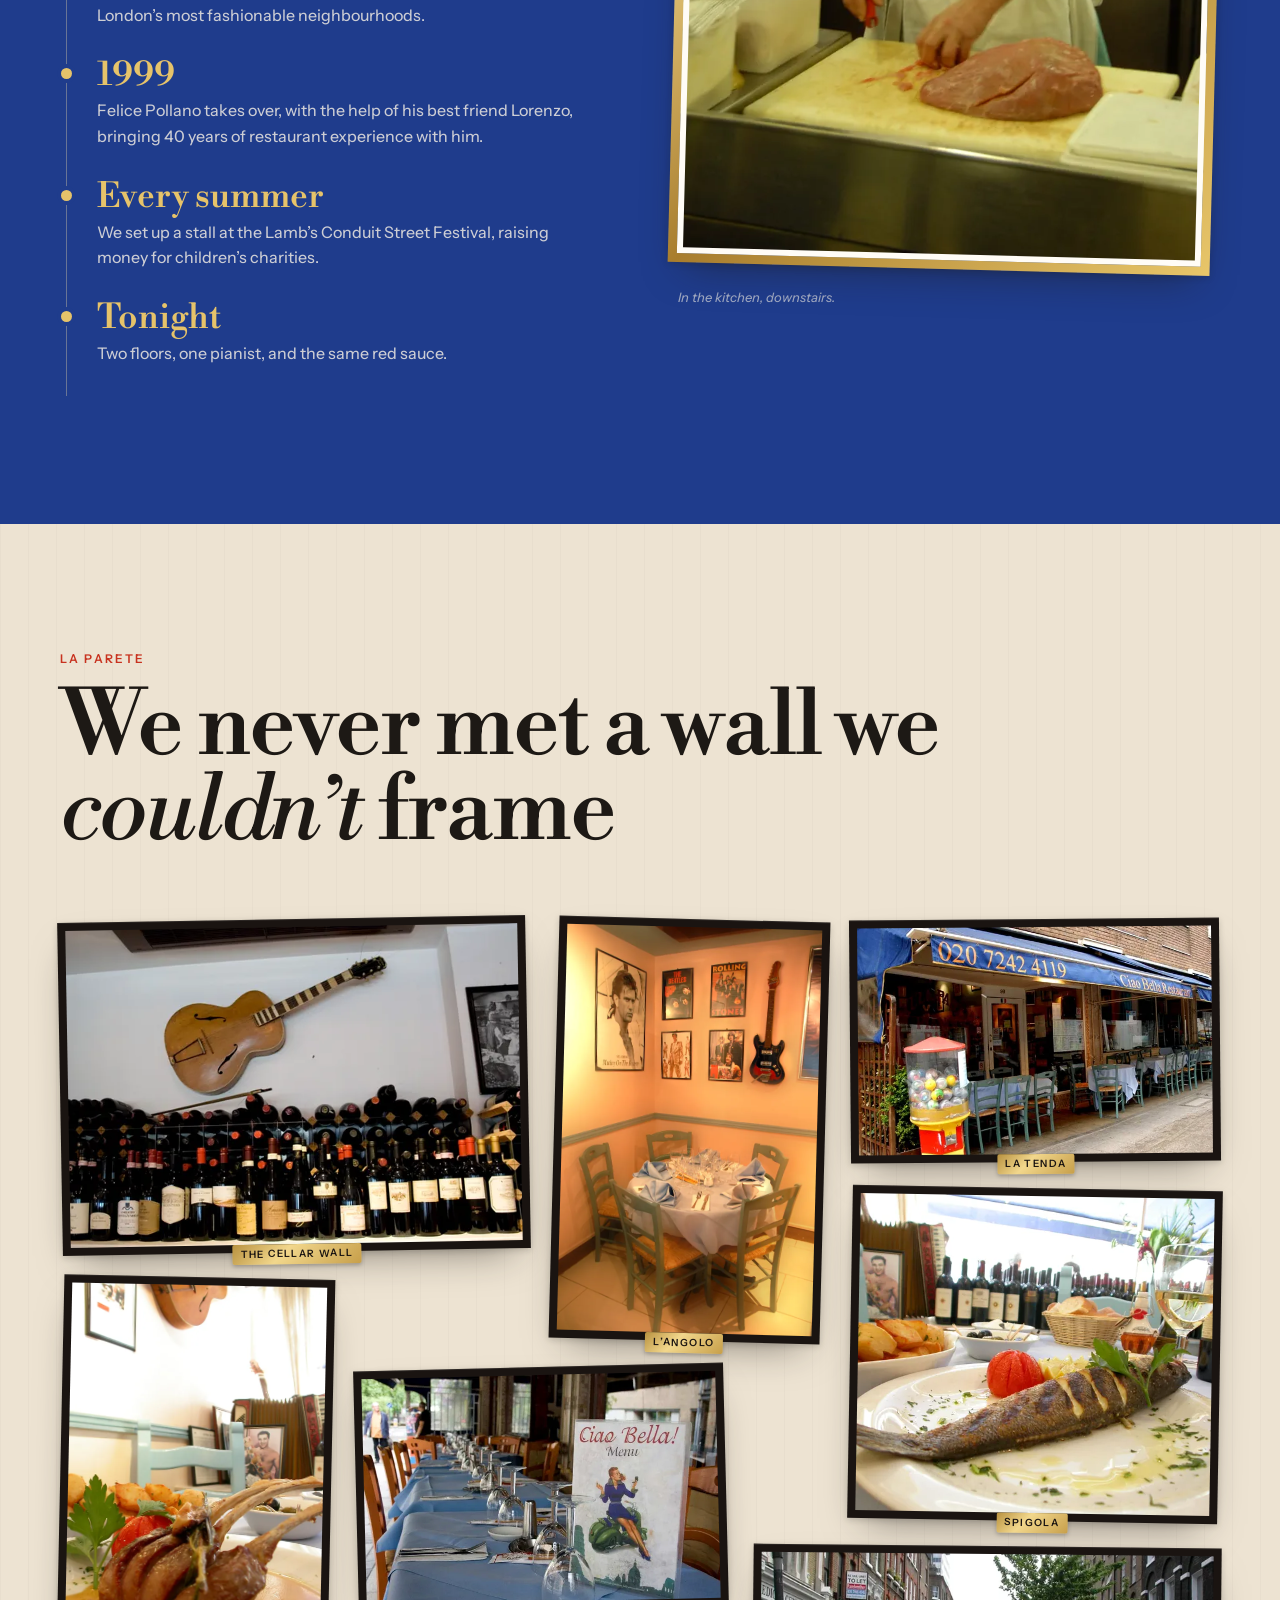
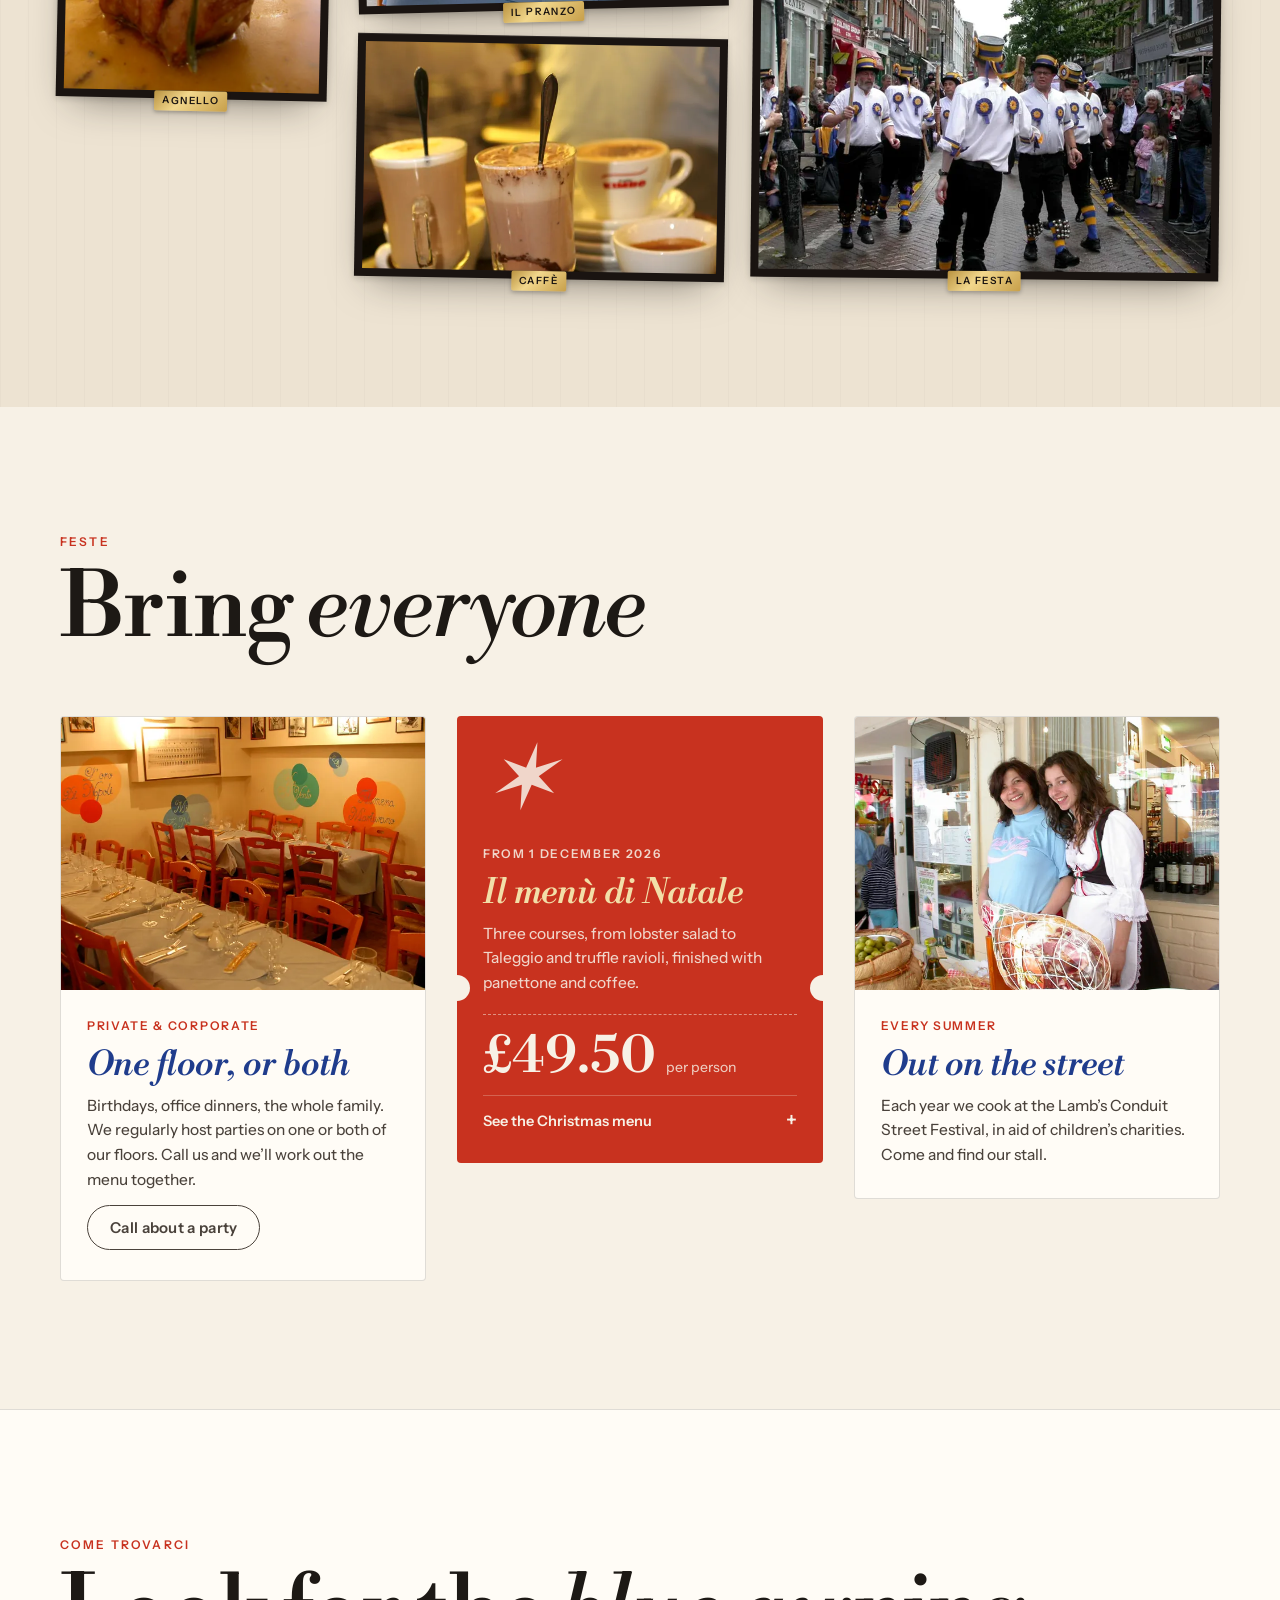
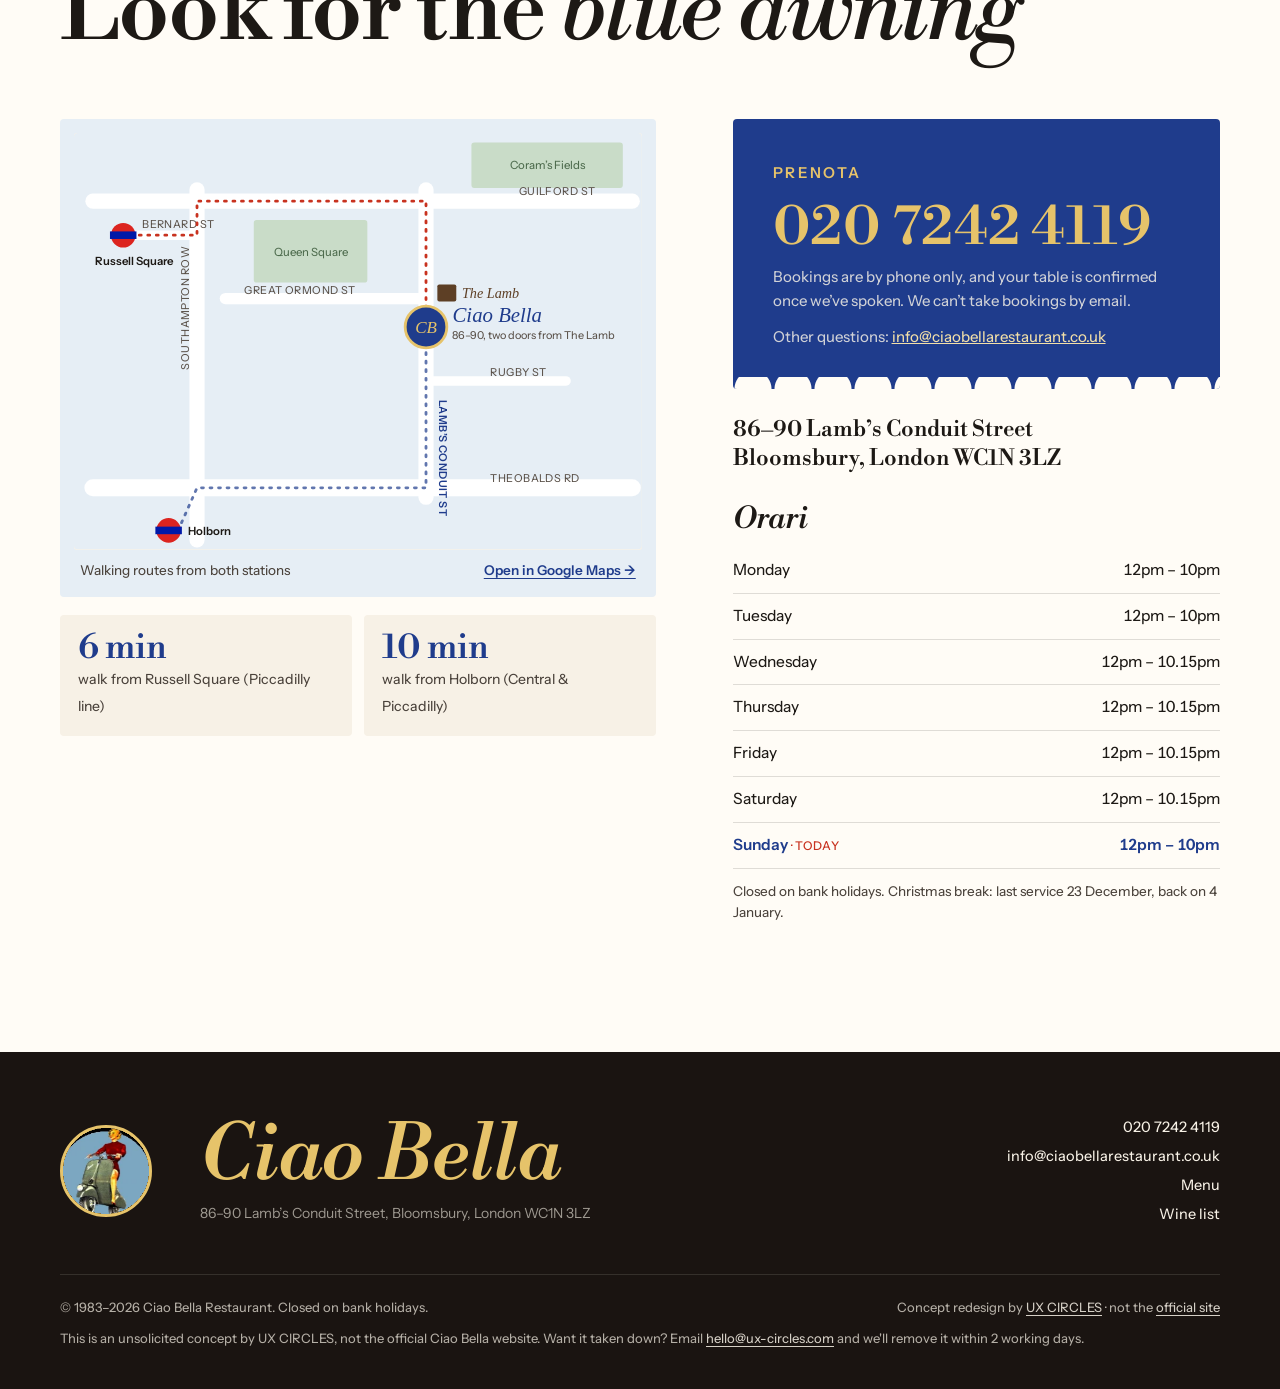
==== commit 8f39d885: "Replace the sketch map with a live OpenStreetMap map in the restaurant's colours MapLibre + OpenFree" ====
--- a/index.html
+++ b/index.html
@@ -27,7 +27,7 @@
   <link rel="preconnect" href="https://fonts.googleapis.com">
   <link rel="preconnect" href="https://fonts.gstatic.com" crossorigin>
   <link href="https://fonts.googleapis.com/css2?family=Libre+Bodoni:ital,wght@0,400..700;1,400..700&family=Instrument+Sans:wght@400..700&family=Caveat:wght@500..700&display=swap" rel="stylesheet">
-  <link rel="stylesheet" href="styles.css?v=17">
+  <link rel="stylesheet" href="styles.css?v=24">
 <script type="application/ld+json">
   {
     "@context": "https://schema.org",
@@ -335,7 +335,9 @@
       <div class="visit-grid">
         <div>
           <div class="map-card">
-            <svg viewBox="0 0 600 440" role="img" aria-labelledby="map-t">
+            <div class="map-canvas" data-map data-lib="assets/vendor/maplibre/" data-src="assets/map.js?v=8" role="region" aria-label="Map of the streets around Ciao Bella, with walking routes from Russell Square and Holborn stations. The same walking times are listed below.">
+              <!-- Sketch map: shown until the live map loads, and kept if it can't -->
+              <svg viewBox="0 0 600 440" role="img" aria-labelledby="map-t">
   <title id="map-t">Sketch map: Ciao Bella is on Lamb’s Conduit Street, next to The Lamb pub, between Russell Square and Holborn stations.</title>
   <rect width="600" height="440" rx="4" fill="#E6EEF5"/>
   <rect x="190" y="92" width="120" height="66" rx="3" fill="#C9DCC8"/><text x="250" y="130" text-anchor="middle" font-family="Instrument Sans, sans-serif" font-size="12" fill="#4d6b4d">Queen Square</text>
@@ -372,11 +374,13 @@
     <text x="400" y="218" font-family="Instrument Sans, sans-serif" font-style="normal" font-size="11.5" fill="#5B524A">86–90, two doors from The Lamb</text>
   </g>
 </svg>
-            <div class="map-foot"><span>Sketch, not to scale</span><a href="https://www.google.com/maps/search/?api=1&query=Ciao+Bella+86-90+Lamb%27s+Conduit+Street+London+WC1N+3LZ" target="_blank" rel="noopener">Open in Google Maps →</a></div>
+            </div>
+            <script type="application/json" id="map-data">{"home":{"lng":-0.1189837,"lat":51.523005,"note":"86–90 Lamb’s Conduit St"},"pub":{"name":"The Lamb","lng":-0.1190469,"lat":51.5230834},"routes":[{"from":"russell","color":"tomato","path":[[-0.124251,51.523076],[-0.124353,51.52308],[-0.124405,51.523081],[-0.124409,51.523044],[-0.124403,51.523105],[-0.124313,51.523124],[-0.12432,51.523152],[-0.124328,51.523171],[-0.124261,51.523186],[-0.124221,51.523196],[-0.12327,51.523415],[-0.12237,51.523632],[-0.12232,51.523629],[-0.122262,51.523639],[-0.122229,51.523648],[-0.122202,51.523654],[-0.122193,51.523657],[-0.122158,51.523638],[-0.121818,51.523079],[-0.121697,51.523091],[-0.121693,51.523084],[-0.121662,51.523037],[-0.121637,51.523],[-0.121632,51.522992],[-0.120829,51.52317],[-0.120705,51.523204],[-0.119731,51.523428],[-0.119658,51.52345],[-0.119611,51.523456],[-0.11953,51.52333],[-0.119308,51.523307],[-0.119281,51.523266],[-0.119256,51.523271],[-0.119245,51.523273],[-0.119091,51.522983]]},{"from":"holborn","color":"awning","path":[[-0.120083,51.517122],[-0.120056,51.517148],[-0.120005,51.517158],[-0.120109,51.517354],[-0.120208,51.517534],[-0.120188,51.517585],[-0.120135,51.517604],[-0.12013,51.517621],[-0.120138,51.517653],[-0.120149,51.517698],[-0.120152,51.517719],[-0.120182,51.517717],[-0.120225,51.517712],[-0.120269,51.517716],[-0.120324,51.517753],[-0.120355,51.517783],[-0.120473,51.518034],[-0.120452,51.518052],[-0.120457,51.51806],[-0.120461,51.518068],[-0.120475,51.518093],[-0.120482,51.518104],[-0.120569,51.518287],[-0.12058,51.518321],[-0.120591,51.518354],[-0.120606,51.518394],[-0.120828,51.518938],[-0.120819,51.518965],[-0.120744,51.519014],[-0.120721,51.519037],[-0.120618,51.519119],[-0.120512,51.519189],[-0.120342,51.51929],[-0.120274,51.519327],[-0.120244,51.519338],[-0.12017,51.519347],[-0.120112,51.519347],[-0.120092,51.519341],[-0.120084,51.519357],[-0.120066,51.519384],[-0.120048,51.519411],[-0.120028,51.51944],[-0.119999,51.519456],[-0.119964,51.519456],[-0.119902,51.519463],[-0.119843,51.51947],[-0.119821,51.519476],[-0.119832,51.519495],[-0.119843,51.519531],[-0.119837,51.519572],[-0.119822,51.519596],[-0.119785,51.519628],[-0.119727,51.519665],[-0.119645,51.519705],[-0.119515,51.51976],[-0.119436,51.519789],[-0.119408,51.519794],[-0.119387,51.519793],[-0.119383,51.519791],[-0.119371,51.519795],[-0.119348,51.519801],[-0.119326,51.519808],[-0.119307,51.519813],[-0.119276,51.519832],[-0.118583,51.52004],[-0.117668,51.520305],[-0.117675,51.520317],[-0.11771,51.520375],[-0.117752,51.520444],[-0.117761,51.520459],[-0.117741,51.520507],[-0.117719,51.52051],[-0.117695,51.520515],[-0.11771,51.52054],[-0.117843,51.520761],[-0.117943,51.520922],[-0.118,51.521027],[-0.118114,51.521227],[-0.118125,51.521237],[-0.118141,51.521243],[-0.118156,51.521247],[-0.118168,51.521275],[-0.118177,51.52129],[-0.118358,51.521625],[-0.11847,51.521846],[-0.118595,51.522053],[-0.118746,51.522313],[-0.118775,51.522363],[-0.118802,51.522436],[-0.118769,51.522442],[-0.118779,51.522457],[-0.118815,51.522515],[-0.119013,51.522859],[-0.119023,51.522875],[-0.119027,51.522883],[-0.119037,51.5229],[-0.119052,51.52291],[-0.119091,51.522983]]}],"locale":{},"tubes":[{"name":"Russell Square","labelBelow":true,"lng":-0.1242529,"lat":51.5230529,"walk":"6 min walk"},{"name":"Holborn","lng":-0.1200657,"lat":51.5171149,"walk":"10 min walk"}]}</script>
+            <div class="map-foot"><span>Walking routes from both stations</span><a href="https://www.google.com/maps/search/?api=1&query=Ciao+Bella+86-90+Lamb%27s+Conduit+Street+London+WC1N+3LZ" target="_blank" rel="noopener">Open in Google Maps →</a></div>
           </div>
           <div class="walks">
-            <div class="walk"><b>5 min</b><span>walk from Russell Square (Piccadilly line)</span></div>
-            <div class="walk"><b>7 min</b><span>walk from Holborn (Central &amp; Piccadilly)</span></div>
+            <div class="walk"><b>6 min</b><span>walk from Russell Square (Piccadilly line)</span></div>
+            <div class="walk"><b>10 min</b><span>walk from Holborn (Central &amp; Piccadilly)</span></div>
           </div>
         </div>
         <div>
@@ -426,6 +430,6 @@
   <a class="btn btn-awning" href="tel:+442072424119"><svg aria-hidden="true"><use href="#i-phone"/></svg>Call to book</a>
   <a class="btn btn-ghost" href="index.html#menu">Menu</a>
 </div>
-<script src="main.js?v=15" defer></script>
+<script src="main.js?v=16" defer></script>
 </body>
 </html>
--- a/styles.css
+++ b/styles.css
@@ -24,6 +24,7 @@
   --f-chalk: "Caveat", "Bradley Hand", cursive;
 
   --bar-h: 36px;
+  --stick-top: 82px; /* awning (68px) + scalloped valance (14px): where sticky bars sit once the concept bar has scrolled away */
   --wrap: 1240px;
   --gutter: clamp(16px, 4vw, 40px);
   --radius: 4px;
@@ -359,7 +360,7 @@
 
 @media (max-width: 900px) {
   .menu-layout { grid-template-columns: 1fr; }
-  .menu-index { position: sticky; top: 118px; z-index: 5; background: var(--cloth-soft); margin: 0 calc(var(--gutter) * -1); padding: 12px var(--gutter); gap: 10px; box-shadow: 0 8px 16px -14px rgba(20,42,102,.5); }
+  .menu-index { position: sticky; top: var(--stick-top); z-index: 5; background: var(--cloth-soft); margin: 0 calc(var(--gutter) * -1); padding: 12px var(--gutter); gap: 10px; box-shadow: 0 8px 16px -14px rgba(20,42,102,.5); }
   .menu-index ol { display: flex; gap: 18px; overflow-x: auto; scrollbar-width: none; }
   .menu-index ol::-webkit-scrollbar { display: none; }
   .menu-index a { font-size: 19px; white-space: nowrap; padding: 2px 0; }
@@ -624,7 +625,7 @@
 @media (max-width: 900px) { .cantina-hero-grid { grid-template-columns: 1fr; } .cantina-hero .frame { max-width: 440px; } }
 
 .wine-tools {
-  position: sticky; top: 118px; z-index: 10;
+  position: sticky; top: var(--stick-top); z-index: 10;
   background: rgba(247,241,230,.95); backdrop-filter: blur(10px); -webkit-backdrop-filter: blur(10px);
   border-block: 1px solid var(--line);
 }
@@ -662,7 +663,7 @@
 }
 .region-select:hover { border-color: rgba(29,25,21,.35); }
 @media (max-width: 760px) {
-  .wine-tools { top: 118px; }
+  .wine-tools { top: var(--stick-top); }
   .wine-tools .wrap { gap: 10px; }
   .chips { flex-wrap: nowrap; overflow-x: auto; scrollbar-width: none; margin: 0 calc(var(--gutter) * -1); padding: 0 var(--gutter); width: calc(100% + var(--gutter) * 2); }
   .chips::-webkit-scrollbar { display: none; }
@@ -712,3 +713,49 @@
   background: inherit; pointer-events: none;
 }
 @media (min-width: 901px) { .menu-index::before { display: none; } }
+
+/* ---------- Live map ---------- */
+.map-canvas { position: relative; aspect-ratio: 600 / 440; border-radius: 3px; overflow: hidden; background: var(--cream); }
+.map-canvas > svg { position: absolute; inset: 0; width: 100%; height: 100%; transition: opacity .4s; }
+.map-canvas .map-live { position: absolute; inset: 0; opacity: 0; transition: opacity .4s; } /* beats .maplibregl-map { position: relative } */
+.map-canvas.is-live .map-live { opacity: 1; }
+.map-canvas.is-live > svg { opacity: 0; }
+@media (max-width: 560px) {
+  .map-canvas { aspect-ratio: 1 / 1.05; }
+  .map-home .pin-label small { display: none; } /* the address is in the box below on phones */
+}
+@media (max-width: 400px) {
+  .map-home .pin { width: 38px; height: 38px; font-size: 15px; }
+  .map-home .pin-label { font-size: 18px; }
+  .map-tube .tube-name { font-size: 12px; }
+}
+.map-live .maplibregl-ctrl-group { border-radius: 3px; box-shadow: 0 1px 3px rgba(29,25,21,.18); }
+.map-live .maplibregl-ctrl-attrib { font-size: 10px; background: rgba(247,241,230,.85); }
+
+.map-home { display: flex; align-items: center; gap: 8px; pointer-events: none; }
+.map-home .pin {
+  flex: none; width: 44px; height: 44px; border-radius: 50%; display: grid; place-items: center;
+  background: var(--awning); border: 3px solid var(--gold); color: var(--gold);
+  font: italic 600 17px/1 var(--f-display); box-shadow: 0 4px 12px rgba(20,42,102,.35);
+}
+.map-home .pin-label {
+  display: grid; font: italic 600 21px/1.05 var(--f-display); color: var(--awning);
+  text-shadow: 0 0 3px var(--cream), 0 0 6px var(--cream), 0 0 10px var(--cream);
+}
+.map-home .pin-label small { font: 600 11.5px/1.4 var(--f-body); font-style: normal; color: var(--ink-soft); }
+.map-pub { display: flex; align-items: center; gap: 6px; pointer-events: none; }
+.map-pub .pub-dot { width: 12px; height: 12px; border-radius: 2px; background: #5d3f25; border: 2px solid var(--cream); }
+.map-pub .pub-name { font: italic 600 14px/1 var(--f-display); color: #5d3f25; text-shadow: 0 0 3px var(--cream), 0 0 6px var(--cream); }
+.map-tube { display: flex; align-items: center; gap: 7px; pointer-events: none; }
+.map-tube .roundel {
+  flex: none; width: 24px; height: 24px; border-radius: 50%; border: 4.5px solid #DC241F; background: var(--cream); position: relative;
+}
+.map-tube .roundel::after { content: ""; position: absolute; left: -7px; right: -7px; top: 50%; height: 6px; margin-top: -3px; background: #0019A8; }
+.map-tube .tube-name {
+  display: grid; font: 600 13px/1.2 var(--f-body); color: var(--ink);
+  text-shadow: 0 0 3px var(--cream), 0 0 6px var(--cream), 0 0 9px var(--cream);
+}
+.map-tube .tube-name small { font-weight: 500; font-size: 11.5px; color: var(--ink-soft); }
+.map-tube.label-below { flex-direction: column; align-items: flex-start; gap: 3px; }
+.map-tube.label-below .tube-name { margin-left: -6px; }
+.map-pub.pub-right { flex-direction: row-reverse; }
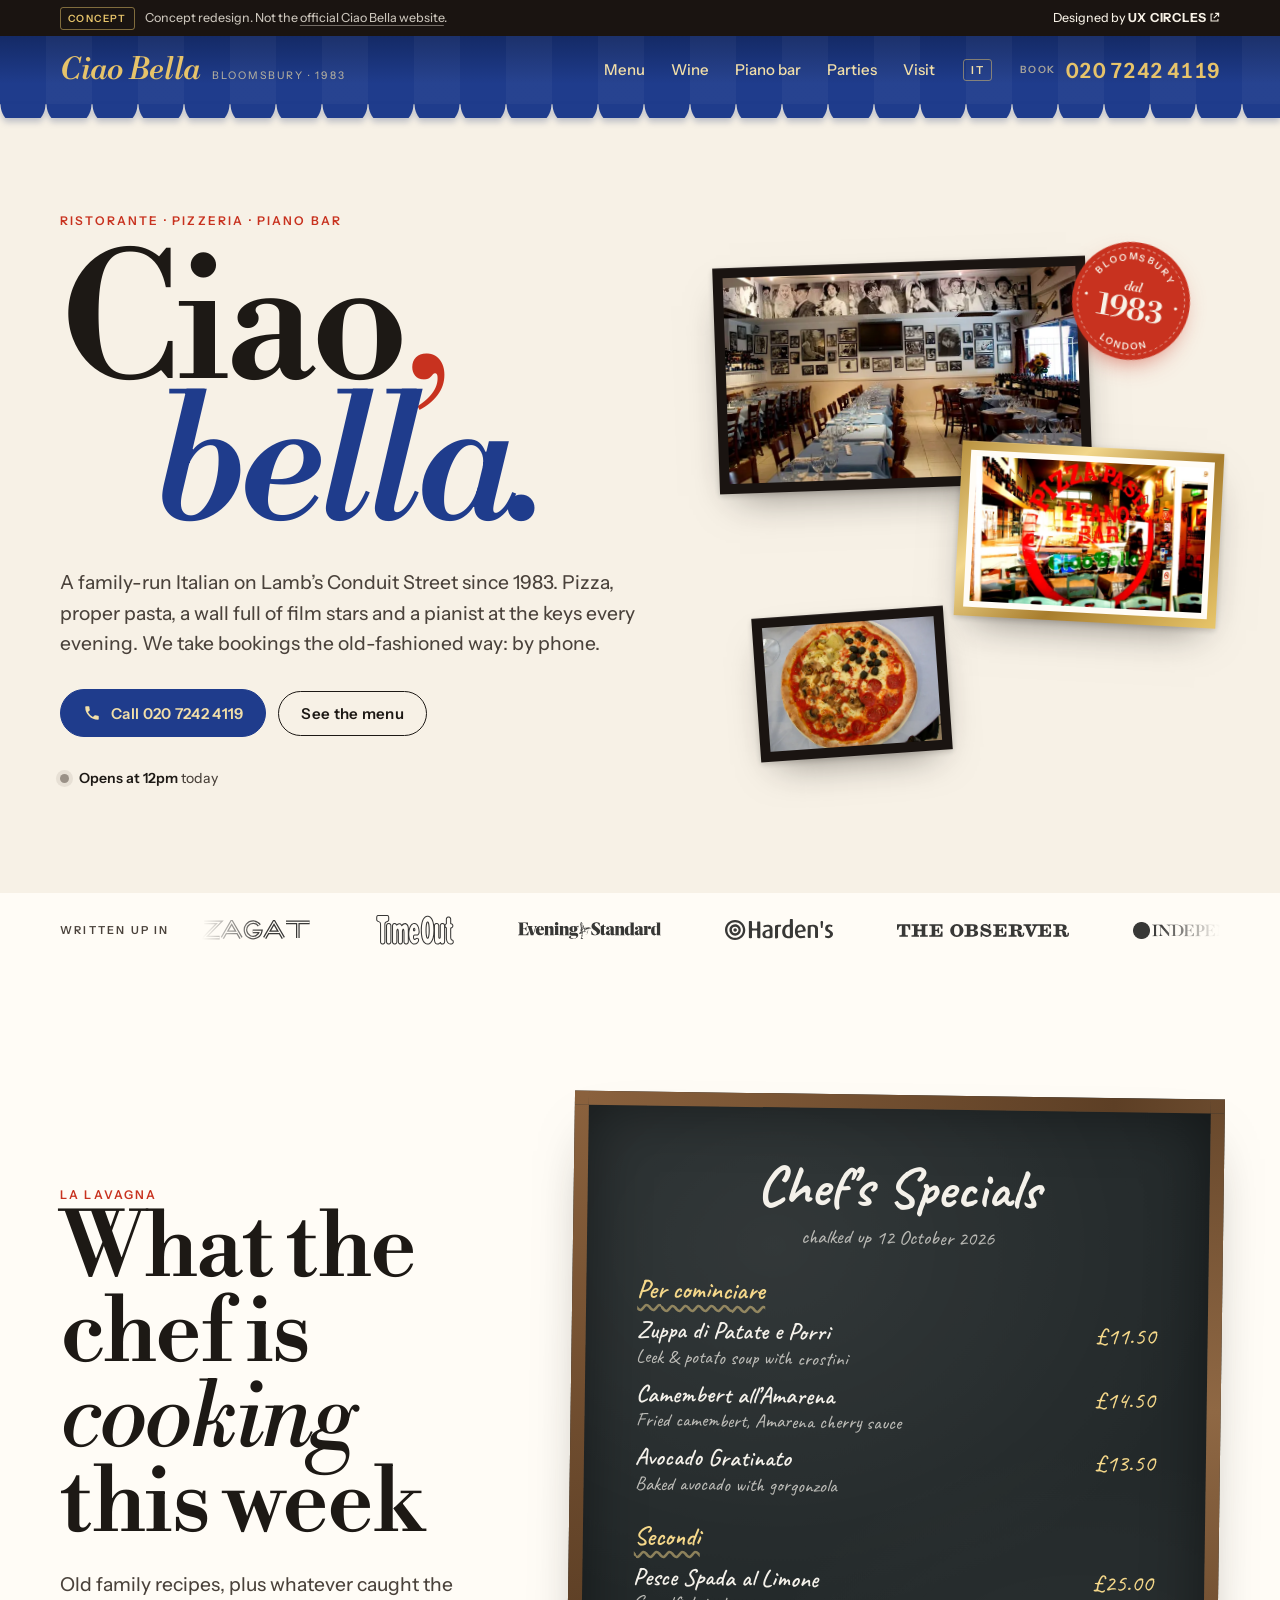
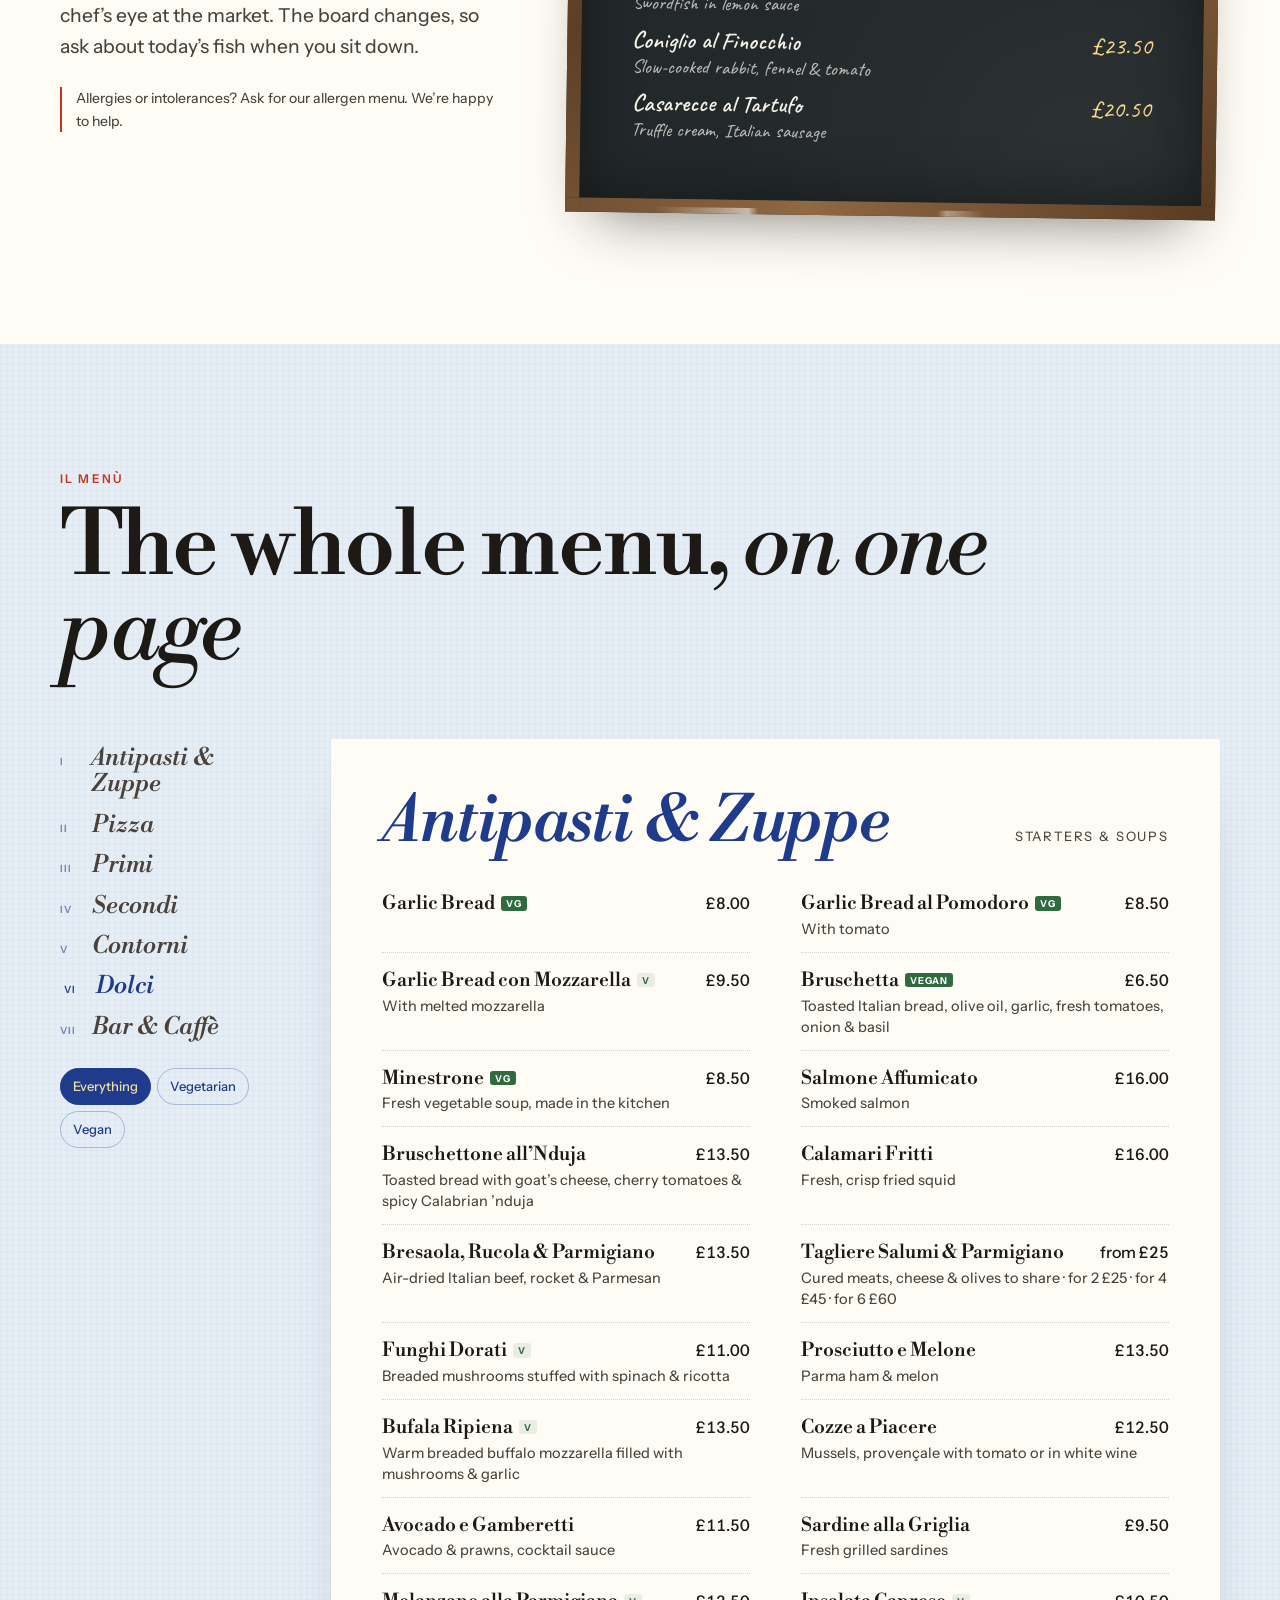
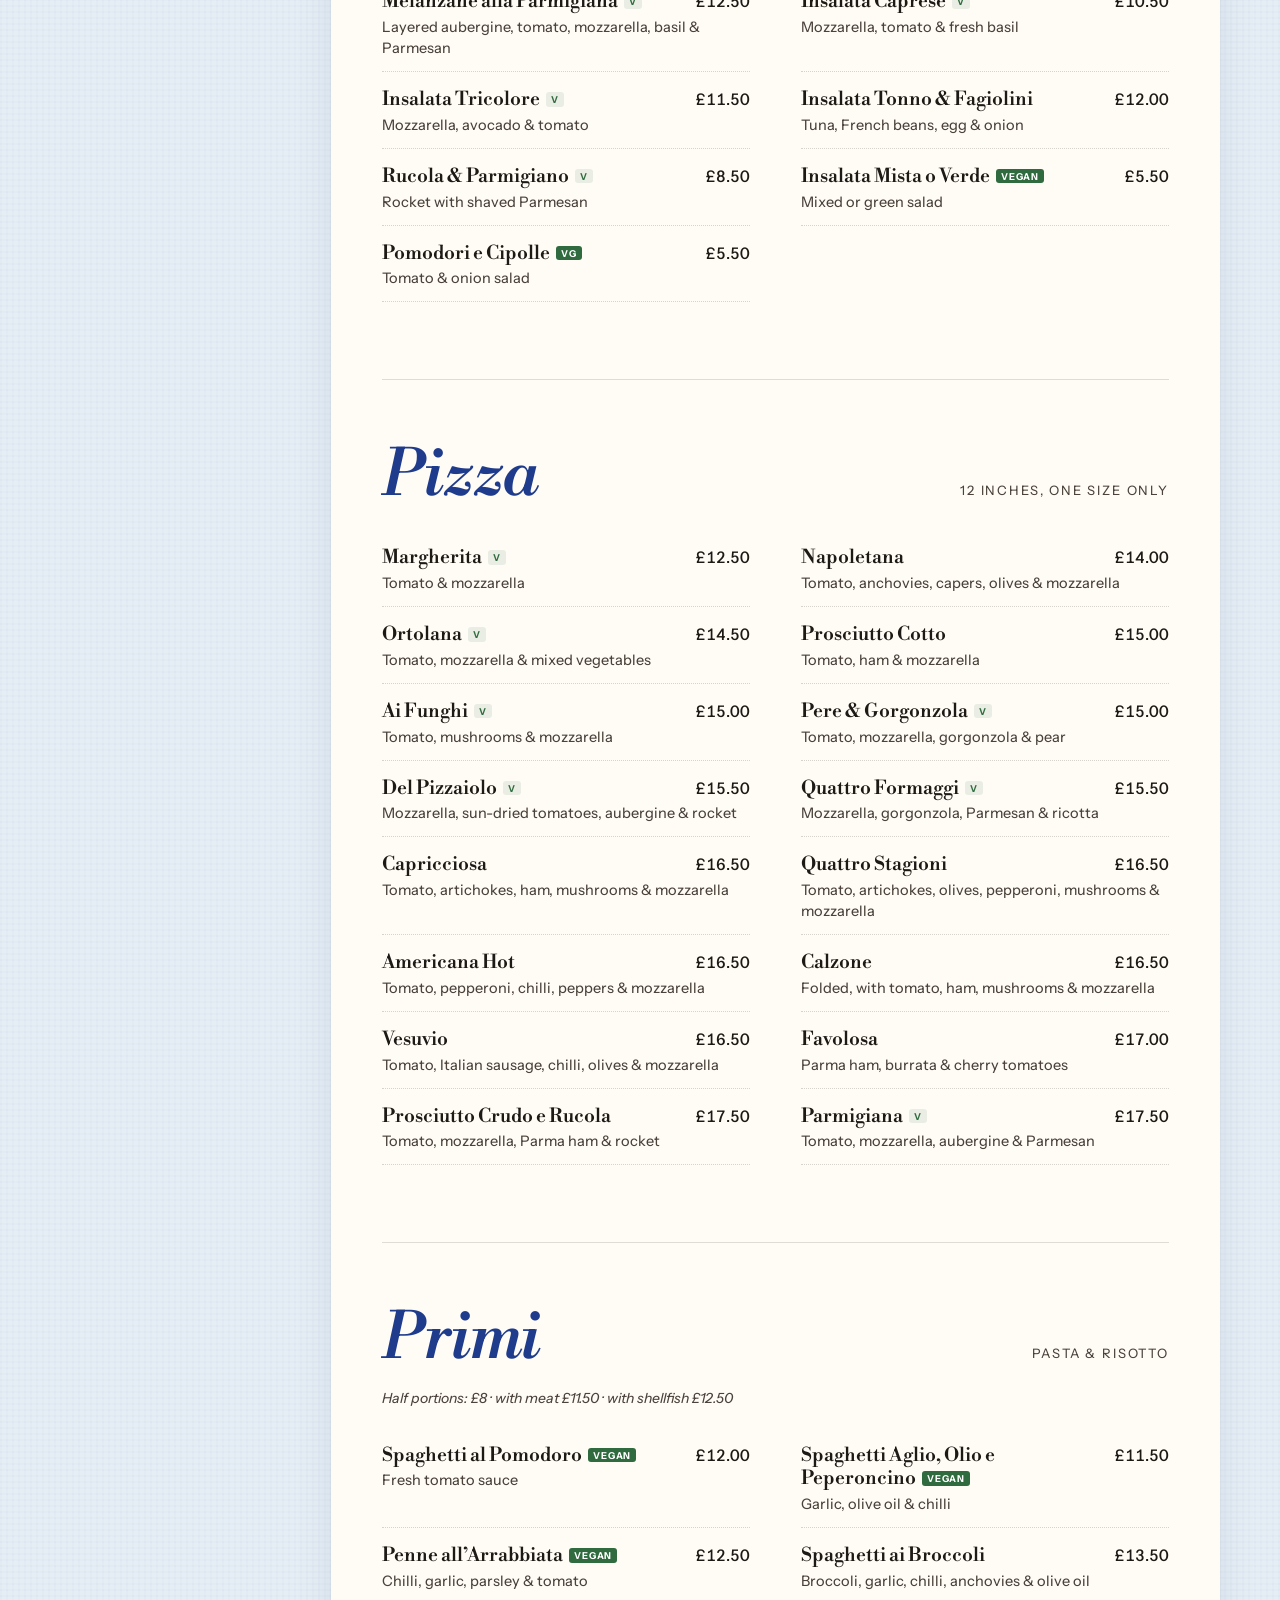
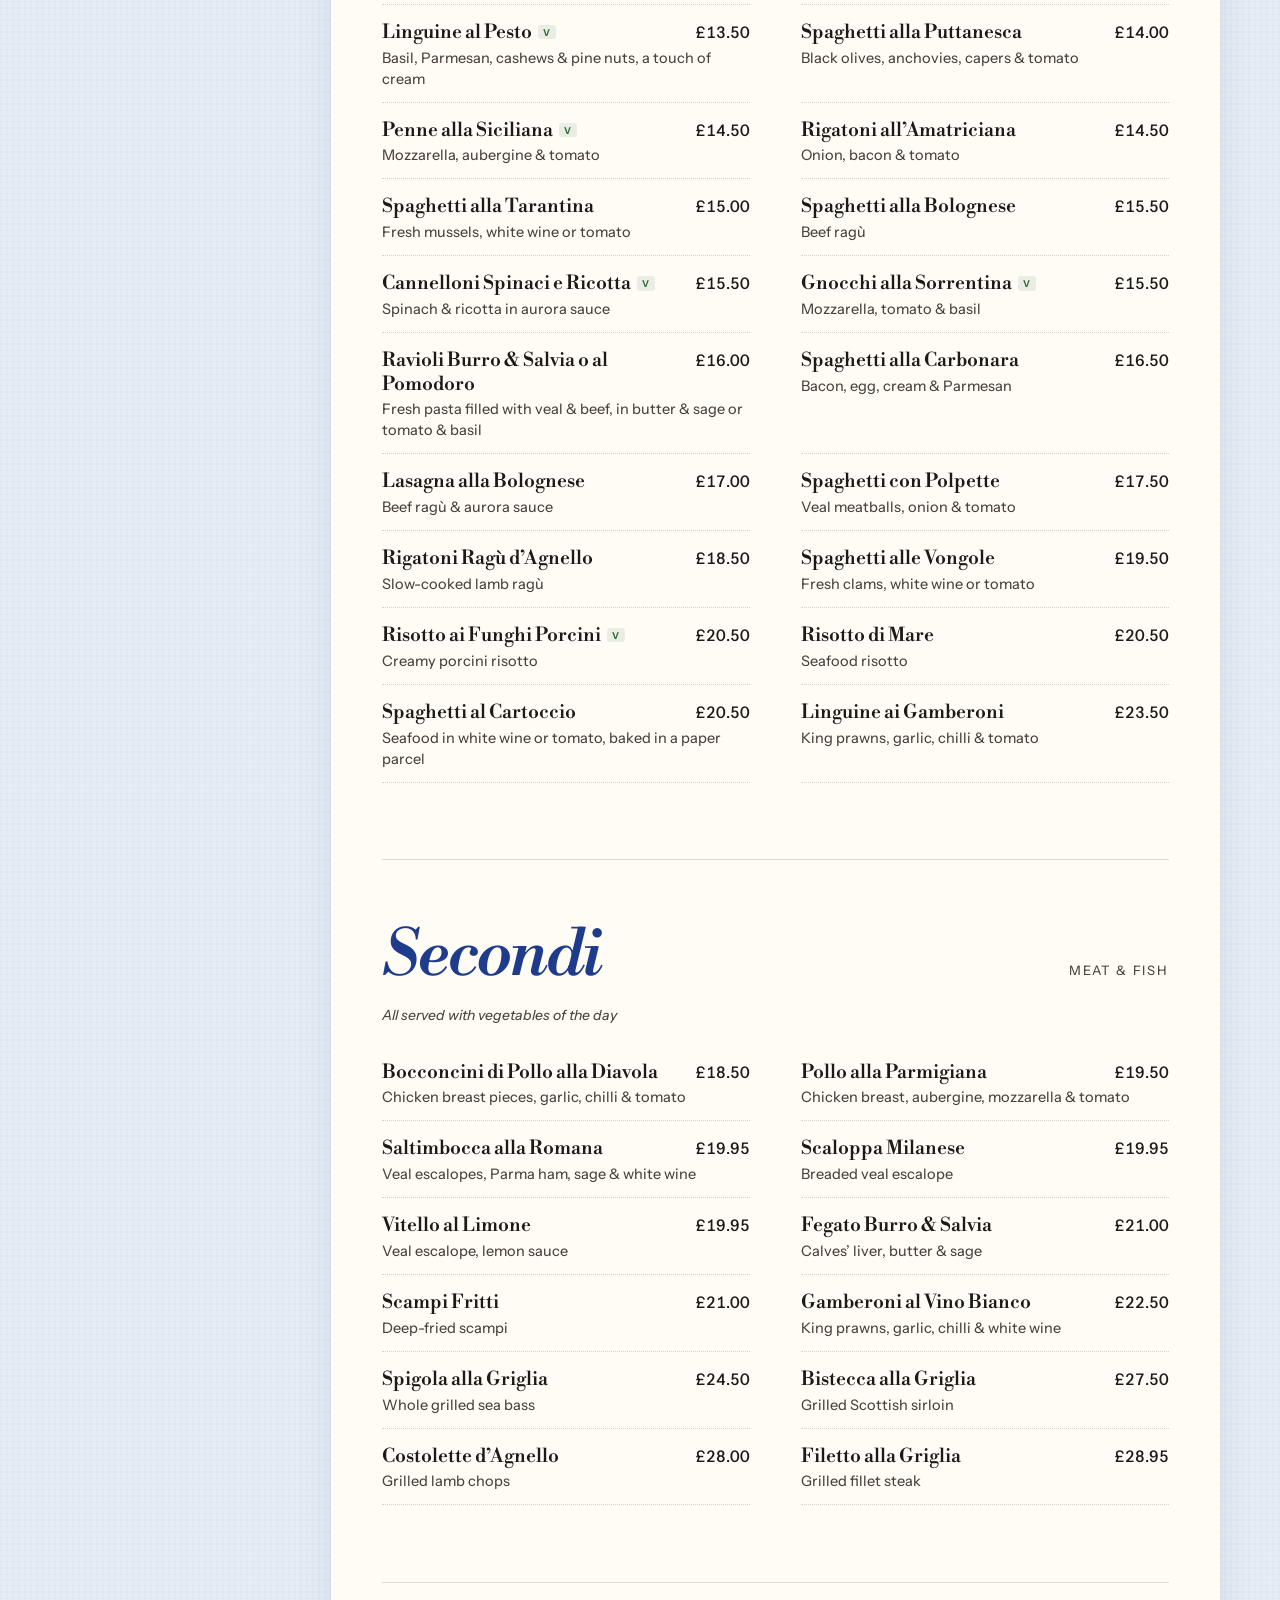
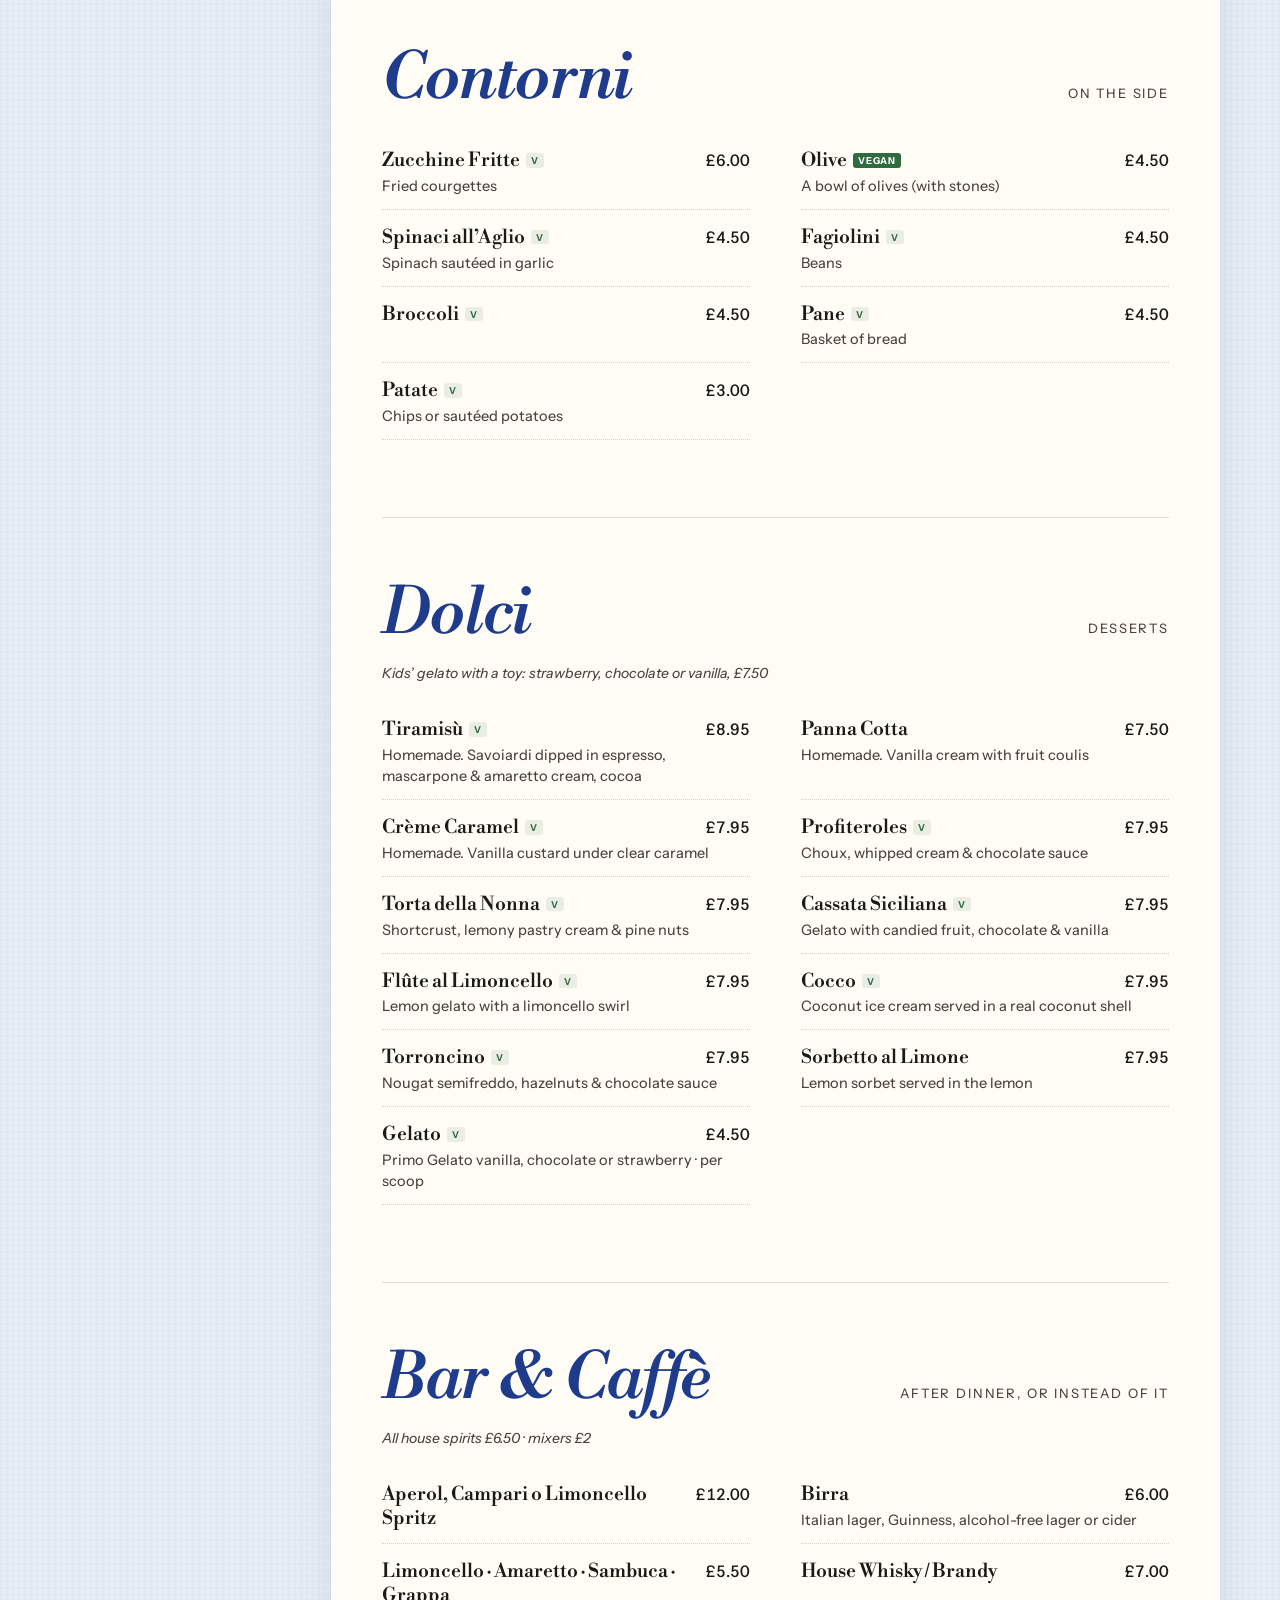
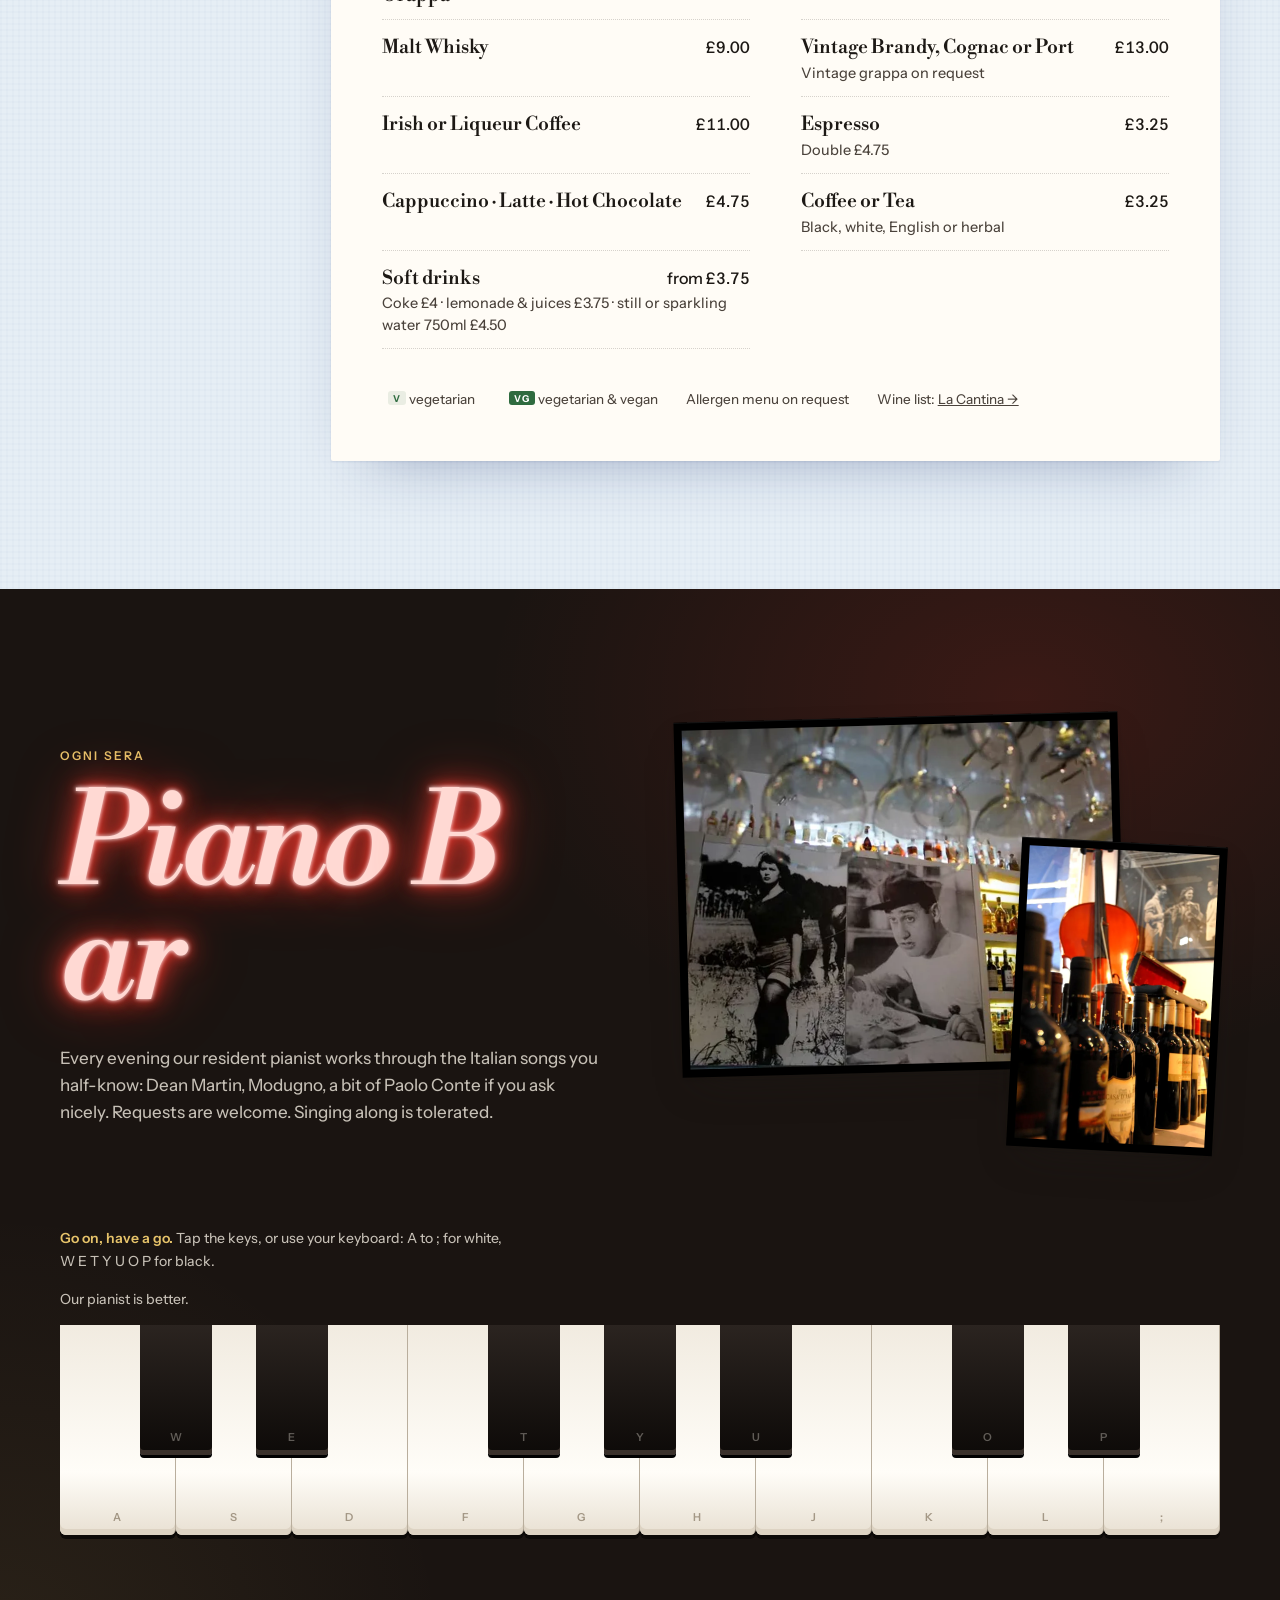
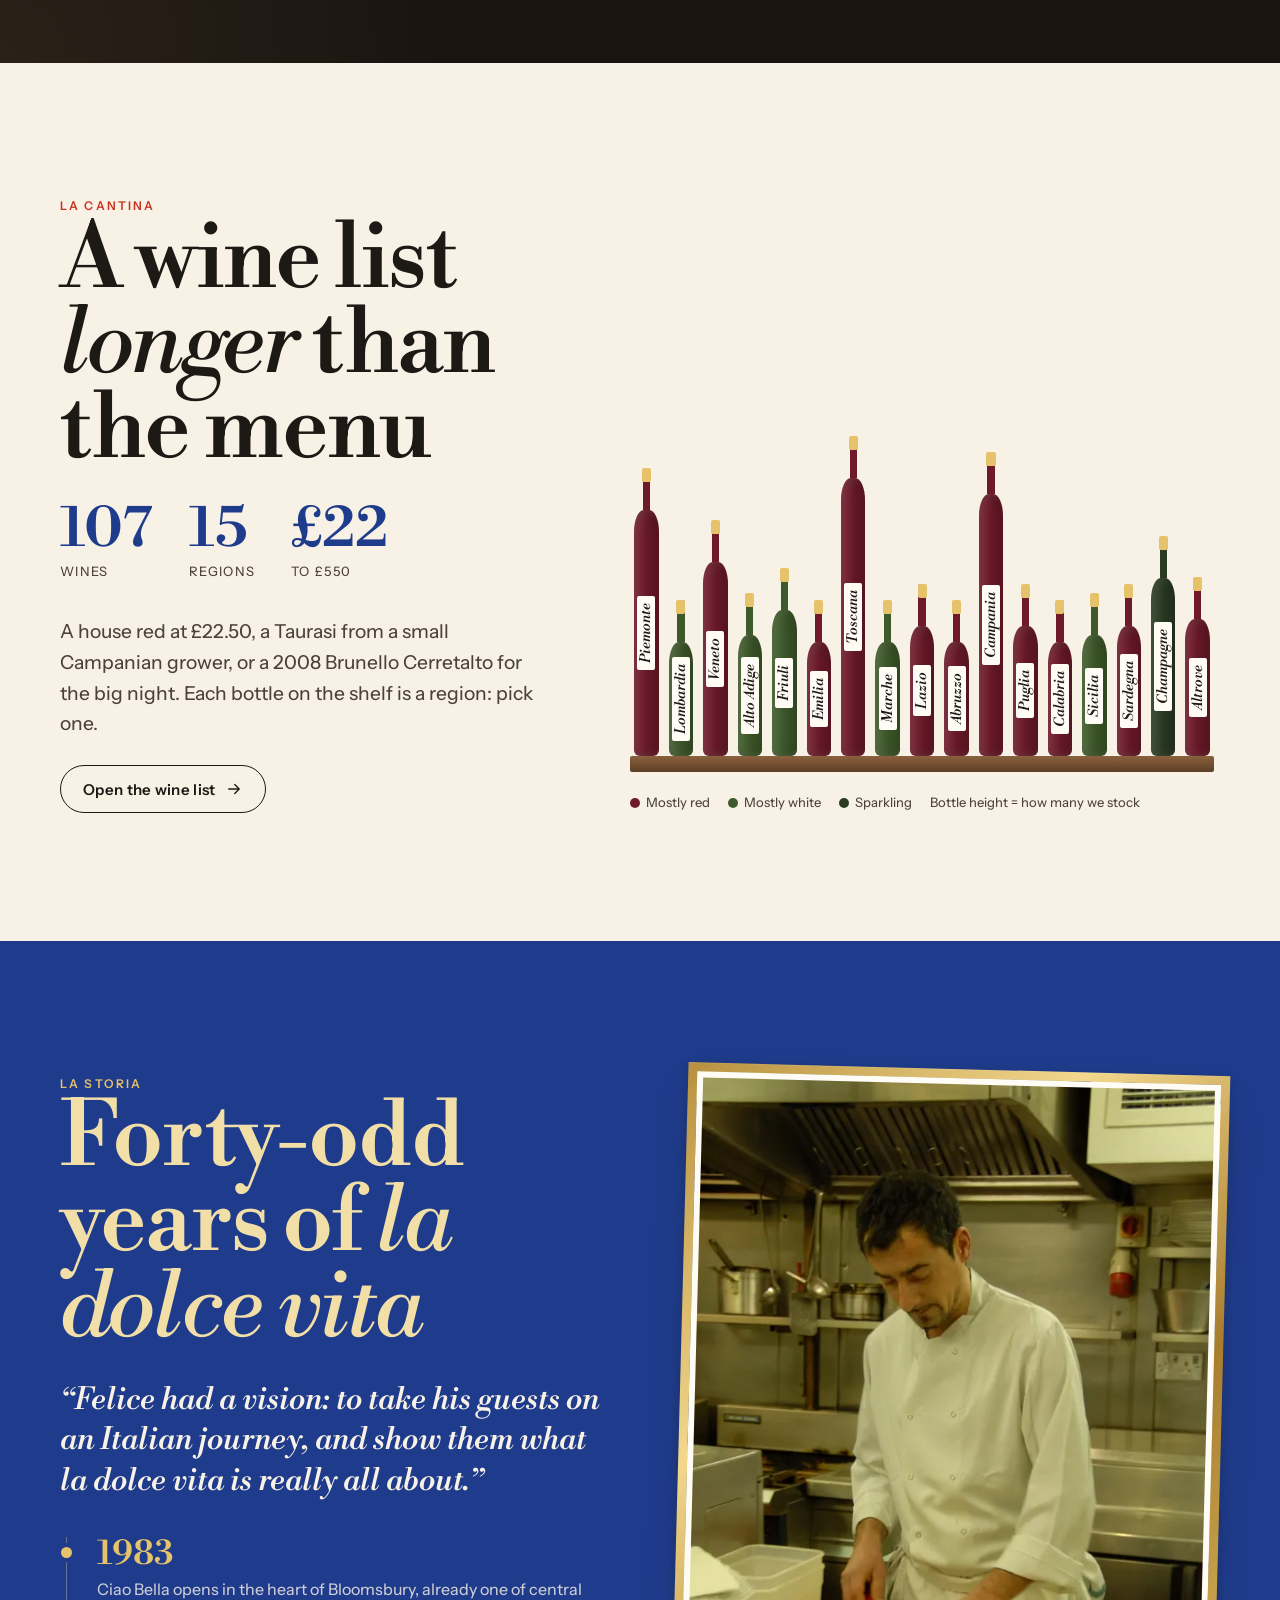
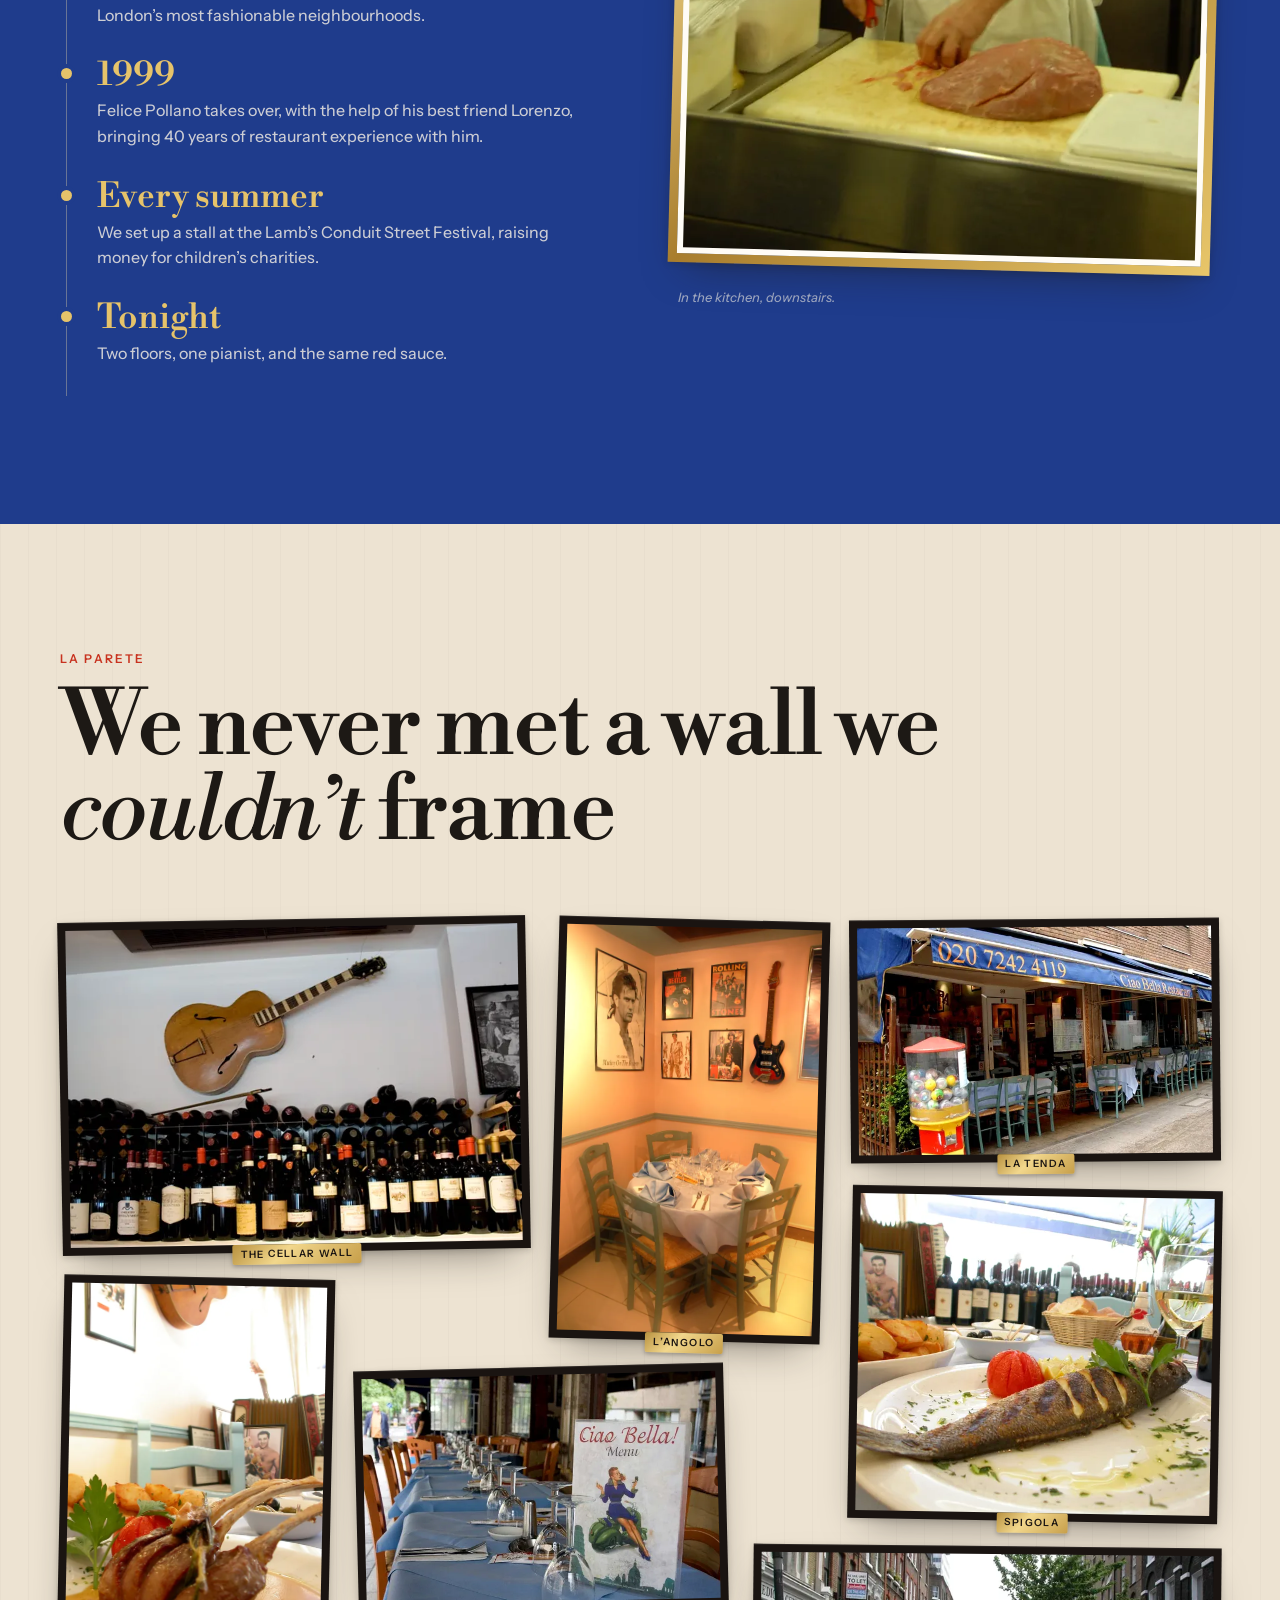
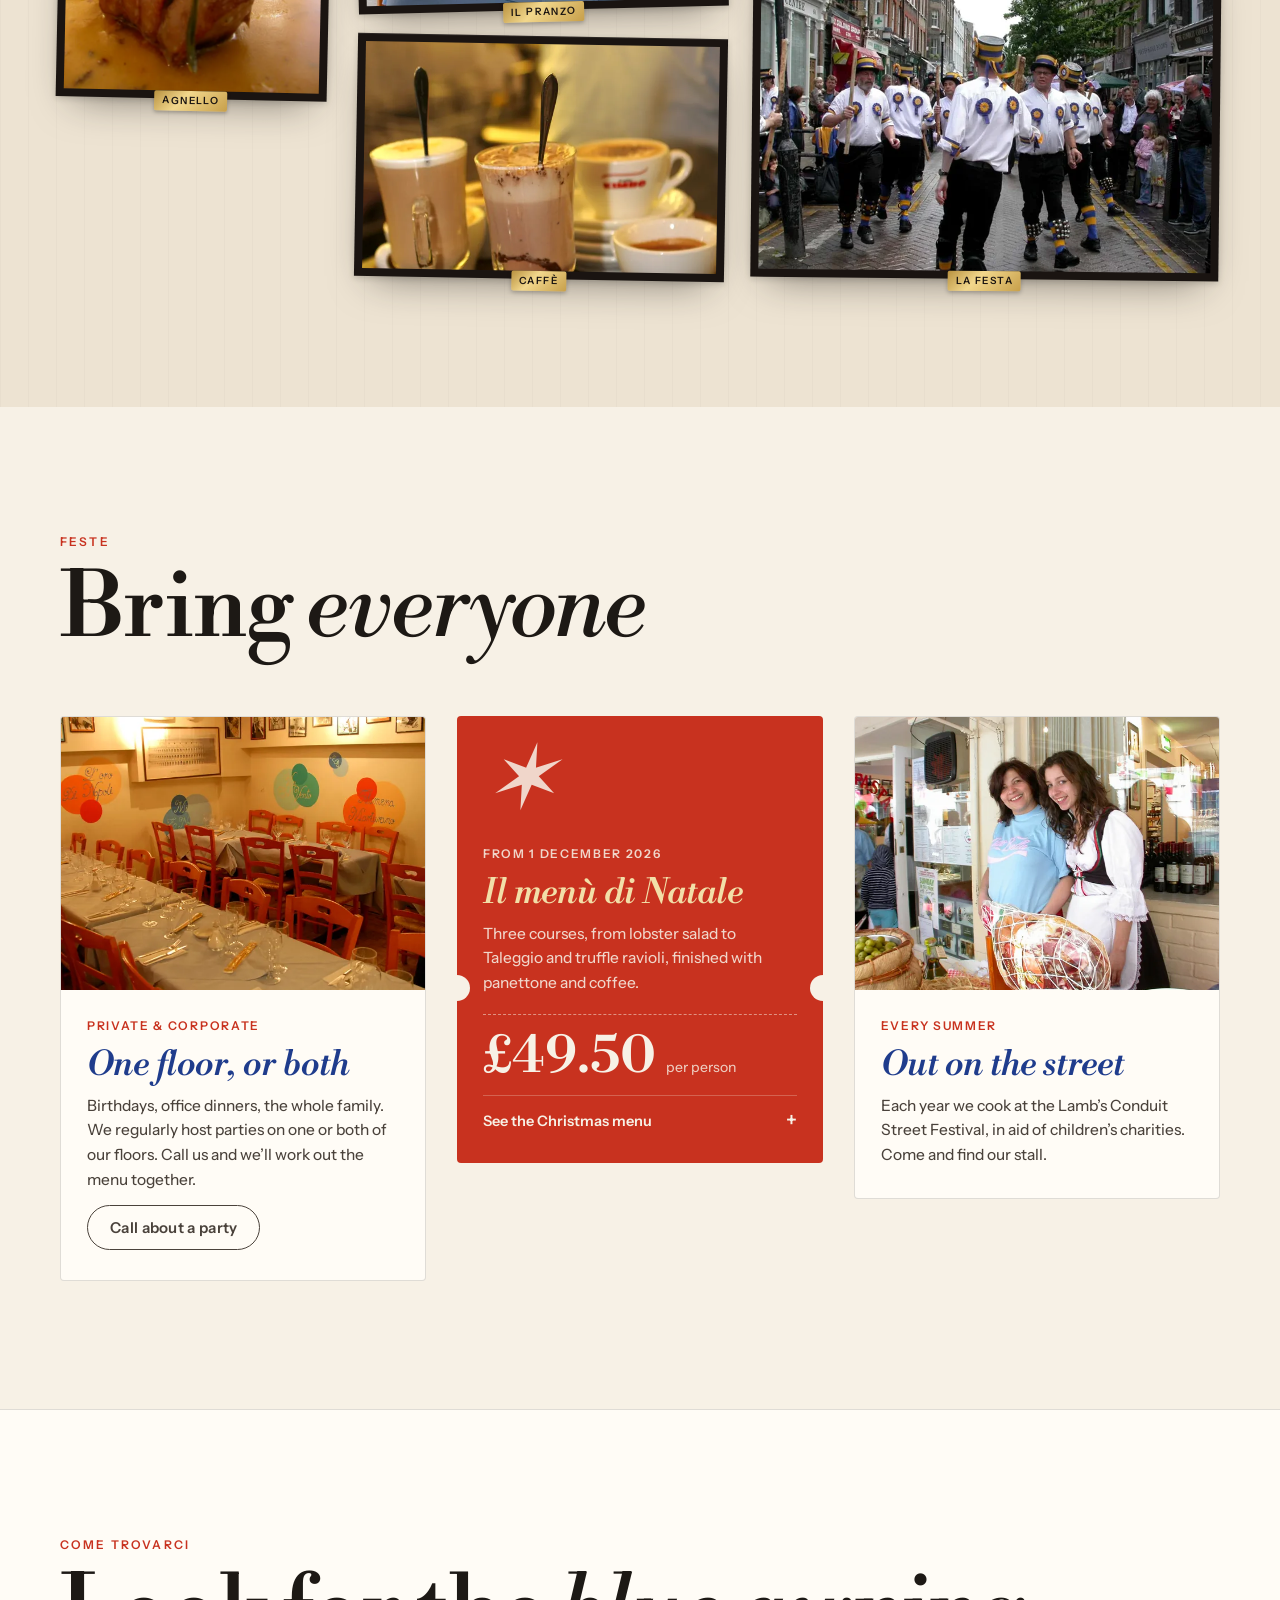
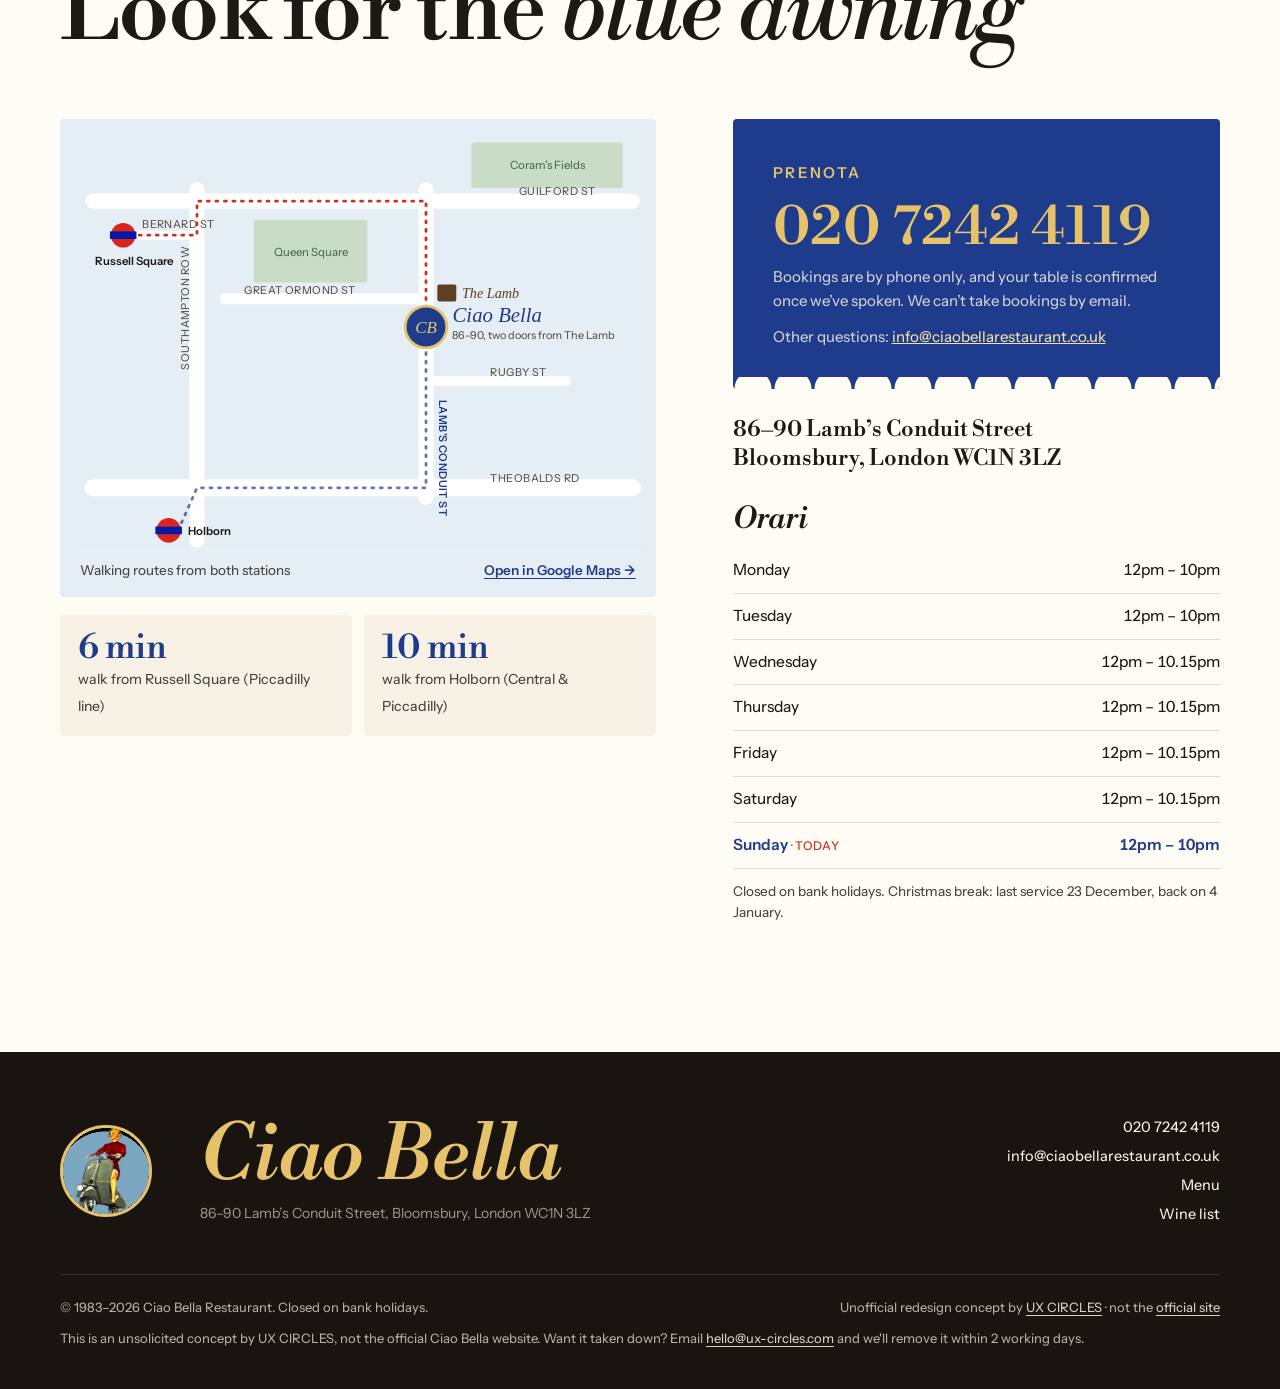
==== commit 45f34848: "Standardise the UX CIRCLES concept credit Concept bar reads "Designed by UX CIRCLES" (設計：/设计：UX CIRC" ====
--- a/index.html
+++ b/index.html
@@ -27,7 +27,7 @@
   <link rel="preconnect" href="https://fonts.googleapis.com">
   <link rel="preconnect" href="https://fonts.gstatic.com" crossorigin>
   <link href="https://fonts.googleapis.com/css2?family=Libre+Bodoni:ital,wght@0,400..700;1,400..700&family=Instrument+Sans:wght@400..700&family=Caveat:wght@500..700&display=swap" rel="stylesheet">
-  <link rel="stylesheet" href="styles.css?v=24">
+  <link rel="stylesheet" href="styles.css?v=26">
 <script type="application/ld+json">
   {
     "@context": "https://schema.org",
@@ -62,7 +62,7 @@
   <div class="concept-bar" role="note">
     <div class="wrap concept-inner">
       <p><span class="concept-tag">Concept</span><span class="concept-long">Concept redesign. Not the <a href="https://ciaobellarestaurant.co.uk/" target="_blank" rel="noopener">official Ciao Bella website</a>.</span></p>
-      <a href="https://ux-circles.com/web" target="_blank" rel="noopener"><span class="concept-by">Designed by </span><strong>UX CIRCLES</strong> <svg class="icon-ext" aria-hidden="true"><use href="#i-ext"/></svg></a>
+      <a href="https://ux-circles.com/restaurants" target="_blank" rel="noopener"><span class="concept-by">Designed by </span><strong>UX CIRCLES</strong> <svg class="icon-ext" aria-hidden="true"><use href="#i-ext"/></svg></a>
     </div>
   </div>
   <div class="awning">
@@ -335,7 +335,7 @@
       <div class="visit-grid">
         <div>
           <div class="map-card">
-            <div class="map-canvas" data-map data-lib="assets/vendor/maplibre/" data-src="assets/map.js?v=8" role="region" aria-label="Map of the streets around Ciao Bella, with walking routes from Russell Square and Holborn stations. The same walking times are listed below.">
+            <div class="map-canvas" data-map data-lib="assets/vendor/maplibre/" data-src="assets/map.js?v=9" role="region" aria-label="Map of the streets around Ciao Bella, with walking routes from Russell Square and Holborn stations. The same walking times are listed below.">
               <!-- Sketch map: shown until the live map loads, and kept if it can't -->
               <svg viewBox="0 0 600 440" role="img" aria-labelledby="map-t">
   <title id="map-t">Sketch map: Ciao Bella is on Lamb’s Conduit Street, next to The Lamb pub, between Russell Square and Holborn stations.</title>
@@ -375,7 +375,7 @@
   </g>
 </svg>
             </div>
-            <script type="application/json" id="map-data">{"home":{"lng":-0.1189837,"lat":51.523005,"note":"86–90 Lamb’s Conduit St"},"pub":{"name":"The Lamb","lng":-0.1190469,"lat":51.5230834},"routes":[{"from":"russell","color":"tomato","path":[[-0.124251,51.523076],[-0.124353,51.52308],[-0.124405,51.523081],[-0.124409,51.523044],[-0.124403,51.523105],[-0.124313,51.523124],[-0.12432,51.523152],[-0.124328,51.523171],[-0.124261,51.523186],[-0.124221,51.523196],[-0.12327,51.523415],[-0.12237,51.523632],[-0.12232,51.523629],[-0.122262,51.523639],[-0.122229,51.523648],[-0.122202,51.523654],[-0.122193,51.523657],[-0.122158,51.523638],[-0.121818,51.523079],[-0.121697,51.523091],[-0.121693,51.523084],[-0.121662,51.523037],[-0.121637,51.523],[-0.121632,51.522992],[-0.120829,51.52317],[-0.120705,51.523204],[-0.119731,51.523428],[-0.119658,51.52345],[-0.119611,51.523456],[-0.11953,51.52333],[-0.119308,51.523307],[-0.119281,51.523266],[-0.119256,51.523271],[-0.119245,51.523273],[-0.119091,51.522983]]},{"from":"holborn","color":"awning","path":[[-0.120083,51.517122],[-0.120056,51.517148],[-0.120005,51.517158],[-0.120109,51.517354],[-0.120208,51.517534],[-0.120188,51.517585],[-0.120135,51.517604],[-0.12013,51.517621],[-0.120138,51.517653],[-0.120149,51.517698],[-0.120152,51.517719],[-0.120182,51.517717],[-0.120225,51.517712],[-0.120269,51.517716],[-0.120324,51.517753],[-0.120355,51.517783],[-0.120473,51.518034],[-0.120452,51.518052],[-0.120457,51.51806],[-0.120461,51.518068],[-0.120475,51.518093],[-0.120482,51.518104],[-0.120569,51.518287],[-0.12058,51.518321],[-0.120591,51.518354],[-0.120606,51.518394],[-0.120828,51.518938],[-0.120819,51.518965],[-0.120744,51.519014],[-0.120721,51.519037],[-0.120618,51.519119],[-0.120512,51.519189],[-0.120342,51.51929],[-0.120274,51.519327],[-0.120244,51.519338],[-0.12017,51.519347],[-0.120112,51.519347],[-0.120092,51.519341],[-0.120084,51.519357],[-0.120066,51.519384],[-0.120048,51.519411],[-0.120028,51.51944],[-0.119999,51.519456],[-0.119964,51.519456],[-0.119902,51.519463],[-0.119843,51.51947],[-0.119821,51.519476],[-0.119832,51.519495],[-0.119843,51.519531],[-0.119837,51.519572],[-0.119822,51.519596],[-0.119785,51.519628],[-0.119727,51.519665],[-0.119645,51.519705],[-0.119515,51.51976],[-0.119436,51.519789],[-0.119408,51.519794],[-0.119387,51.519793],[-0.119383,51.519791],[-0.119371,51.519795],[-0.119348,51.519801],[-0.119326,51.519808],[-0.119307,51.519813],[-0.119276,51.519832],[-0.118583,51.52004],[-0.117668,51.520305],[-0.117675,51.520317],[-0.11771,51.520375],[-0.117752,51.520444],[-0.117761,51.520459],[-0.117741,51.520507],[-0.117719,51.52051],[-0.117695,51.520515],[-0.11771,51.52054],[-0.117843,51.520761],[-0.117943,51.520922],[-0.118,51.521027],[-0.118114,51.521227],[-0.118125,51.521237],[-0.118141,51.521243],[-0.118156,51.521247],[-0.118168,51.521275],[-0.118177,51.52129],[-0.118358,51.521625],[-0.11847,51.521846],[-0.118595,51.522053],[-0.118746,51.522313],[-0.118775,51.522363],[-0.118802,51.522436],[-0.118769,51.522442],[-0.118779,51.522457],[-0.118815,51.522515],[-0.119013,51.522859],[-0.119023,51.522875],[-0.119027,51.522883],[-0.119037,51.5229],[-0.119052,51.52291],[-0.119091,51.522983]]}],"locale":{},"tubes":[{"name":"Russell Square","labelBelow":true,"lng":-0.1242529,"lat":51.5230529,"walk":"6 min walk"},{"name":"Holborn","lng":-0.1200657,"lat":51.5171149,"walk":"10 min walk"}]}</script>
+            <script type="application/json" id="map-data">{"home":{"lng":-0.1189837,"lat":51.523005,"logo":"assets/img/map-pin.webp","note":"86–90 Lamb’s Conduit St"},"pub":{"name":"The Lamb","lng":-0.1190469,"lat":51.5230834},"routes":[{"from":"russell","color":"tomato","path":[[-0.124251,51.523076],[-0.124353,51.52308],[-0.124405,51.523081],[-0.124409,51.523044],[-0.124403,51.523105],[-0.124313,51.523124],[-0.12432,51.523152],[-0.124328,51.523171],[-0.124261,51.523186],[-0.124221,51.523196],[-0.12327,51.523415],[-0.12237,51.523632],[-0.12232,51.523629],[-0.122262,51.523639],[-0.122229,51.523648],[-0.122202,51.523654],[-0.122193,51.523657],[-0.122158,51.523638],[-0.121818,51.523079],[-0.121697,51.523091],[-0.121693,51.523084],[-0.121662,51.523037],[-0.121637,51.523],[-0.121632,51.522992],[-0.120829,51.52317],[-0.120705,51.523204],[-0.119731,51.523428],[-0.119658,51.52345],[-0.119611,51.523456],[-0.11953,51.52333],[-0.119308,51.523307],[-0.119281,51.523266],[-0.119256,51.523271],[-0.119245,51.523273],[-0.119091,51.522983]]},{"from":"holborn","color":"awning","path":[[-0.120083,51.517122],[-0.120056,51.517148],[-0.120005,51.517158],[-0.120109,51.517354],[-0.120208,51.517534],[-0.120188,51.517585],[-0.120135,51.517604],[-0.12013,51.517621],[-0.120138,51.517653],[-0.120149,51.517698],[-0.120152,51.517719],[-0.120182,51.517717],[-0.120225,51.517712],[-0.120269,51.517716],[-0.120324,51.517753],[-0.120355,51.517783],[-0.120473,51.518034],[-0.120452,51.518052],[-0.120457,51.51806],[-0.120461,51.518068],[-0.120475,51.518093],[-0.120482,51.518104],[-0.120569,51.518287],[-0.12058,51.518321],[-0.120591,51.518354],[-0.120606,51.518394],[-0.120828,51.518938],[-0.120819,51.518965],[-0.120744,51.519014],[-0.120721,51.519037],[-0.120618,51.519119],[-0.120512,51.519189],[-0.120342,51.51929],[-0.120274,51.519327],[-0.120244,51.519338],[-0.12017,51.519347],[-0.120112,51.519347],[-0.120092,51.519341],[-0.120084,51.519357],[-0.120066,51.519384],[-0.120048,51.519411],[-0.120028,51.51944],[-0.119999,51.519456],[-0.119964,51.519456],[-0.119902,51.519463],[-0.119843,51.51947],[-0.119821,51.519476],[-0.119832,51.519495],[-0.119843,51.519531],[-0.119837,51.519572],[-0.119822,51.519596],[-0.119785,51.519628],[-0.119727,51.519665],[-0.119645,51.519705],[-0.119515,51.51976],[-0.119436,51.519789],[-0.119408,51.519794],[-0.119387,51.519793],[-0.119383,51.519791],[-0.119371,51.519795],[-0.119348,51.519801],[-0.119326,51.519808],[-0.119307,51.519813],[-0.119276,51.519832],[-0.118583,51.52004],[-0.117668,51.520305],[-0.117675,51.520317],[-0.11771,51.520375],[-0.117752,51.520444],[-0.117761,51.520459],[-0.117741,51.520507],[-0.117719,51.52051],[-0.117695,51.520515],[-0.11771,51.52054],[-0.117843,51.520761],[-0.117943,51.520922],[-0.118,51.521027],[-0.118114,51.521227],[-0.118125,51.521237],[-0.118141,51.521243],[-0.118156,51.521247],[-0.118168,51.521275],[-0.118177,51.52129],[-0.118358,51.521625],[-0.11847,51.521846],[-0.118595,51.522053],[-0.118746,51.522313],[-0.118775,51.522363],[-0.118802,51.522436],[-0.118769,51.522442],[-0.118779,51.522457],[-0.118815,51.522515],[-0.119013,51.522859],[-0.119023,51.522875],[-0.119027,51.522883],[-0.119037,51.5229],[-0.119052,51.52291],[-0.119091,51.522983]]}],"locale":{},"tubes":[{"name":"Russell Square","labelBelow":true,"lng":-0.1242529,"lat":51.5230529,"walk":"6 min walk"},{"name":"Holborn","lng":-0.1200657,"lat":51.5171149,"walk":"10 min walk"}]}</script>
             <div class="map-foot"><span>Walking routes from both stations</span><a href="https://www.google.com/maps/search/?api=1&query=Ciao+Bella+86-90+Lamb%27s+Conduit+Street+London+WC1N+3LZ" target="_blank" rel="noopener">Open in Google Maps →</a></div>
           </div>
           <div class="walks">
@@ -421,7 +421,7 @@
     </div>
     <div class="footer-base">
       <p>© 1983–2026 Ciao Bella Restaurant. Closed on bank holidays.</p>
-      <p>Concept redesign by <a href="https://ux-circles.com/web" target="_blank" rel="noopener">UX CIRCLES</a> · not the <a href="https://ciaobellarestaurant.co.uk/" target="_blank" rel="noopener">official site</a></p>
+      <p>Unofficial redesign concept by <a href="https://ux-circles.com/restaurants" target="_blank" rel="noopener">UX CIRCLES</a> · not the <a href="https://ciaobellarestaurant.co.uk/" target="_blank" rel="noopener">official site</a></p>
       <p data-takedown style="flex-basis: 100%; margin: 0;">This is an unsolicited concept by UX CIRCLES, not the official Ciao Bella website. Want it taken down? Email <a href="mailto:hello@ux-circles.com">hello@ux-circles.com</a> and we'll remove it within 2 working days.</p>
     </div>
   </div>
--- a/styles.css
+++ b/styles.css
@@ -725,7 +725,6 @@
   .map-home .pin-label small { display: none; } /* the address is in the box below on phones */
 }
 @media (max-width: 400px) {
-  .map-home .pin { width: 38px; height: 38px; font-size: 15px; }
   .map-home .pin-label { font-size: 18px; }
   .map-tube .tube-name { font-size: 12px; }
 }
@@ -734,10 +733,10 @@
 
 .map-home { display: flex; align-items: center; gap: 8px; pointer-events: none; }
 .map-home .pin {
-  flex: none; width: 44px; height: 44px; border-radius: 50%; display: grid; place-items: center;
-  background: var(--awning); border: 3px solid var(--gold); color: var(--gold);
-  font: italic 600 17px/1 var(--f-display); box-shadow: 0 4px 12px rgba(20,42,102,.35);
-}
+  flex: none; width: 46px; height: 46px; border-radius: 50%; overflow: hidden;
+  background: #7CA7C1; border: 3px solid var(--gold); box-shadow: 0 4px 12px rgba(20,42,102,.35);
+}
+.map-home .pin img { display: block; width: 100%; height: 100%; object-fit: cover; }
 .map-home .pin-label {
   display: grid; font: italic 600 21px/1.05 var(--f-display); color: var(--awning);
   text-shadow: 0 0 3px var(--cream), 0 0 6px var(--cream), 0 0 10px var(--cream);
